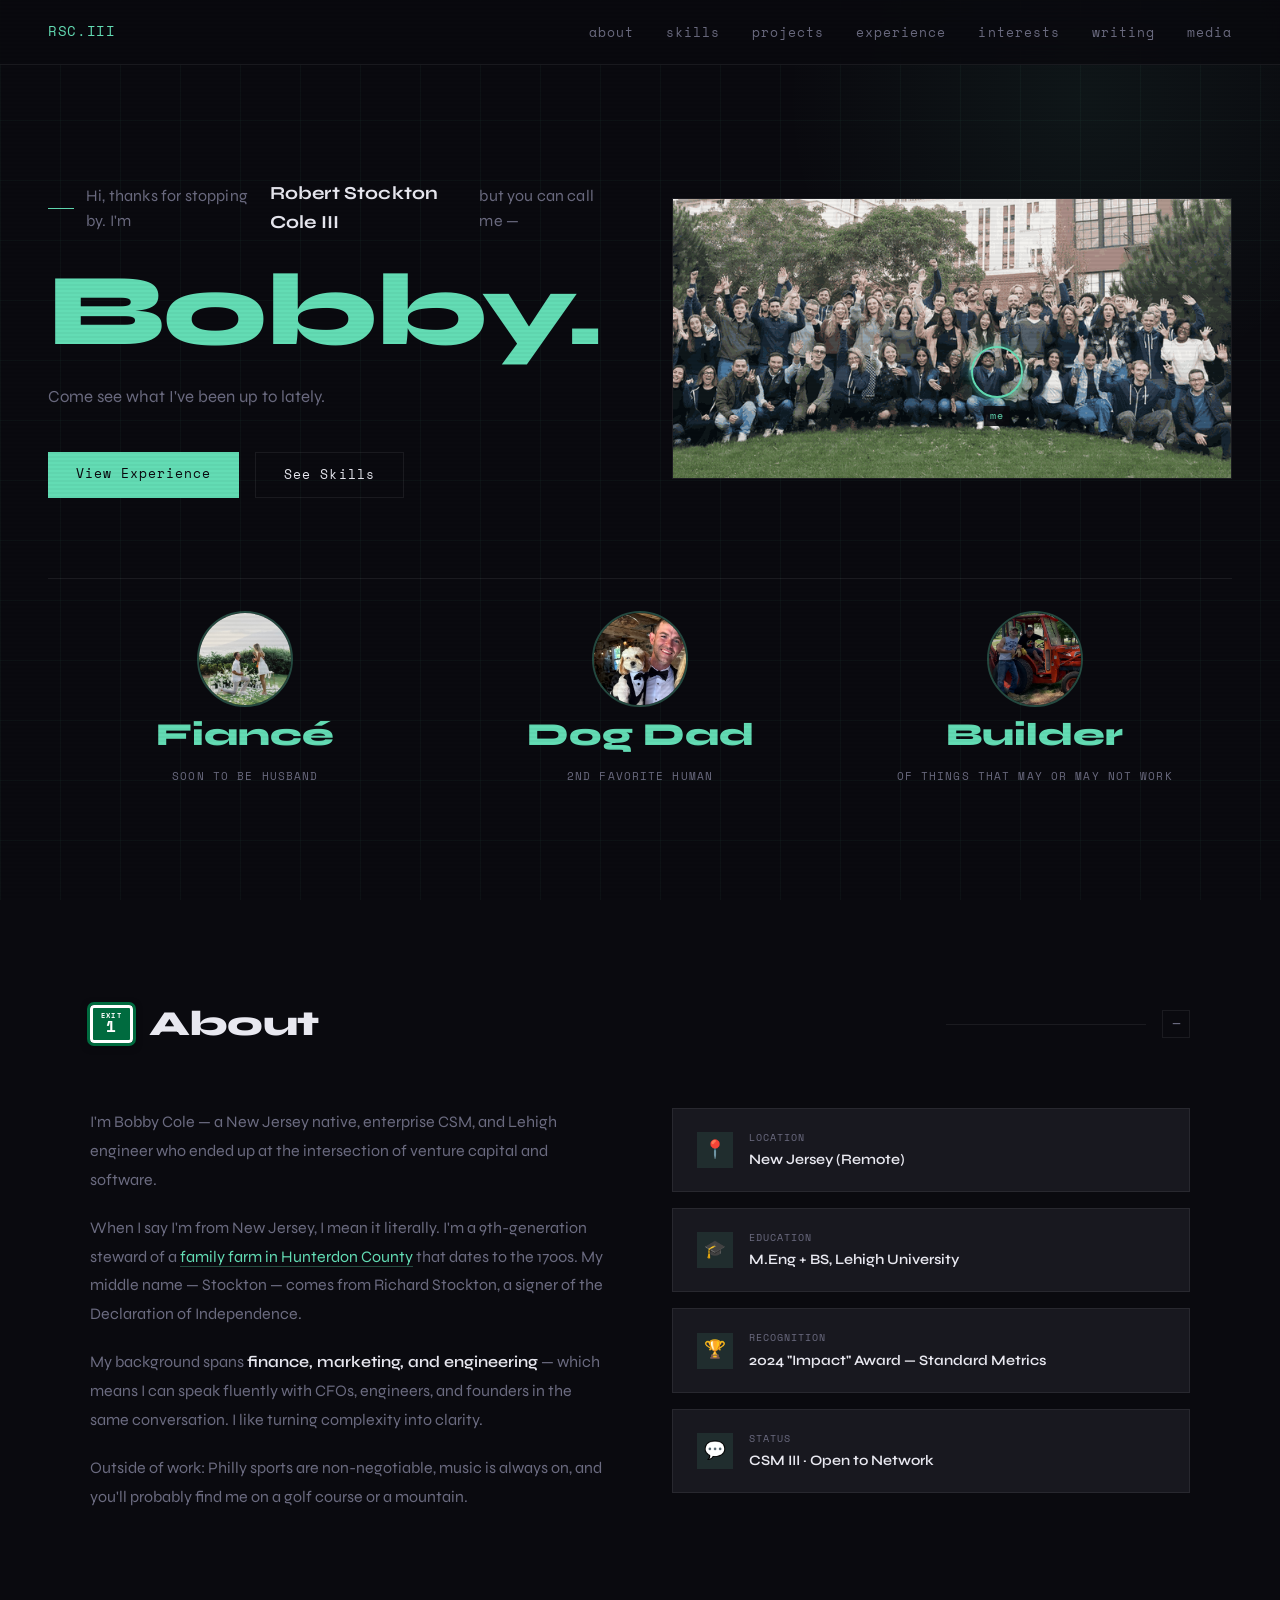
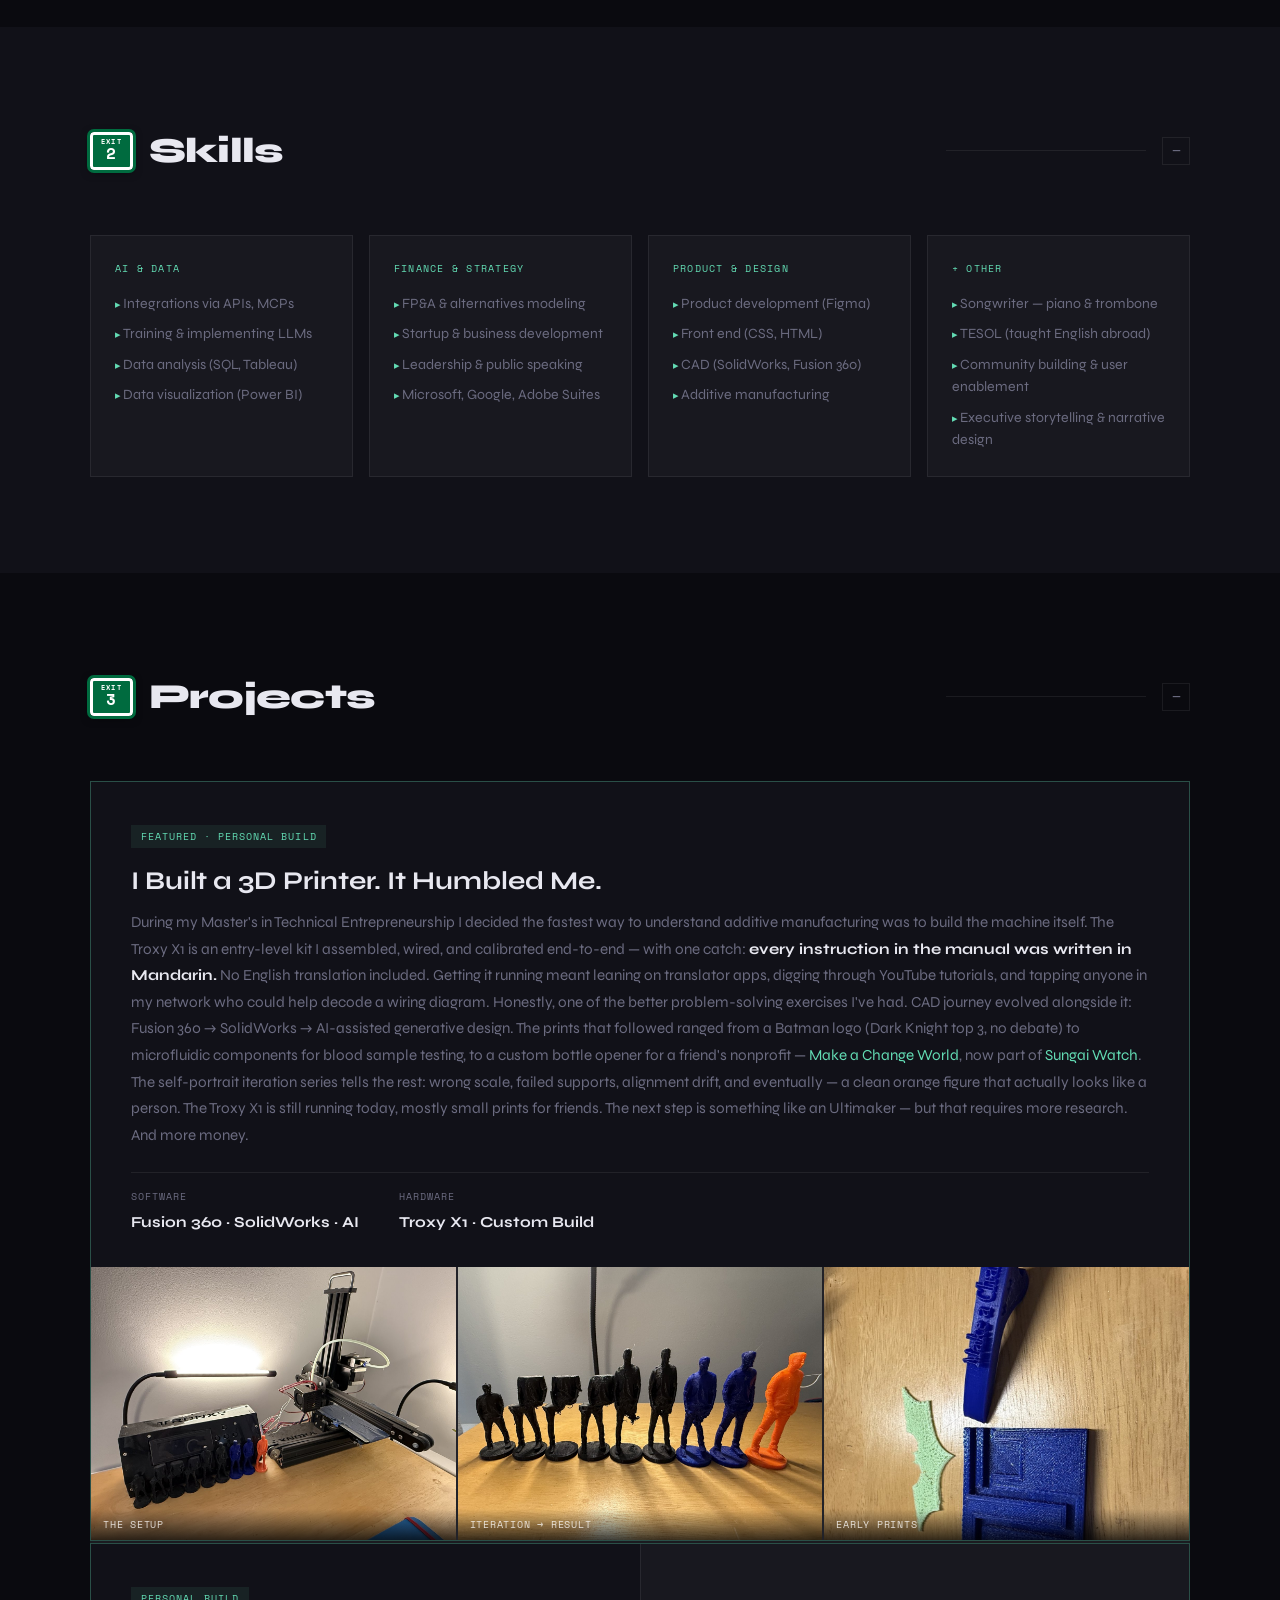
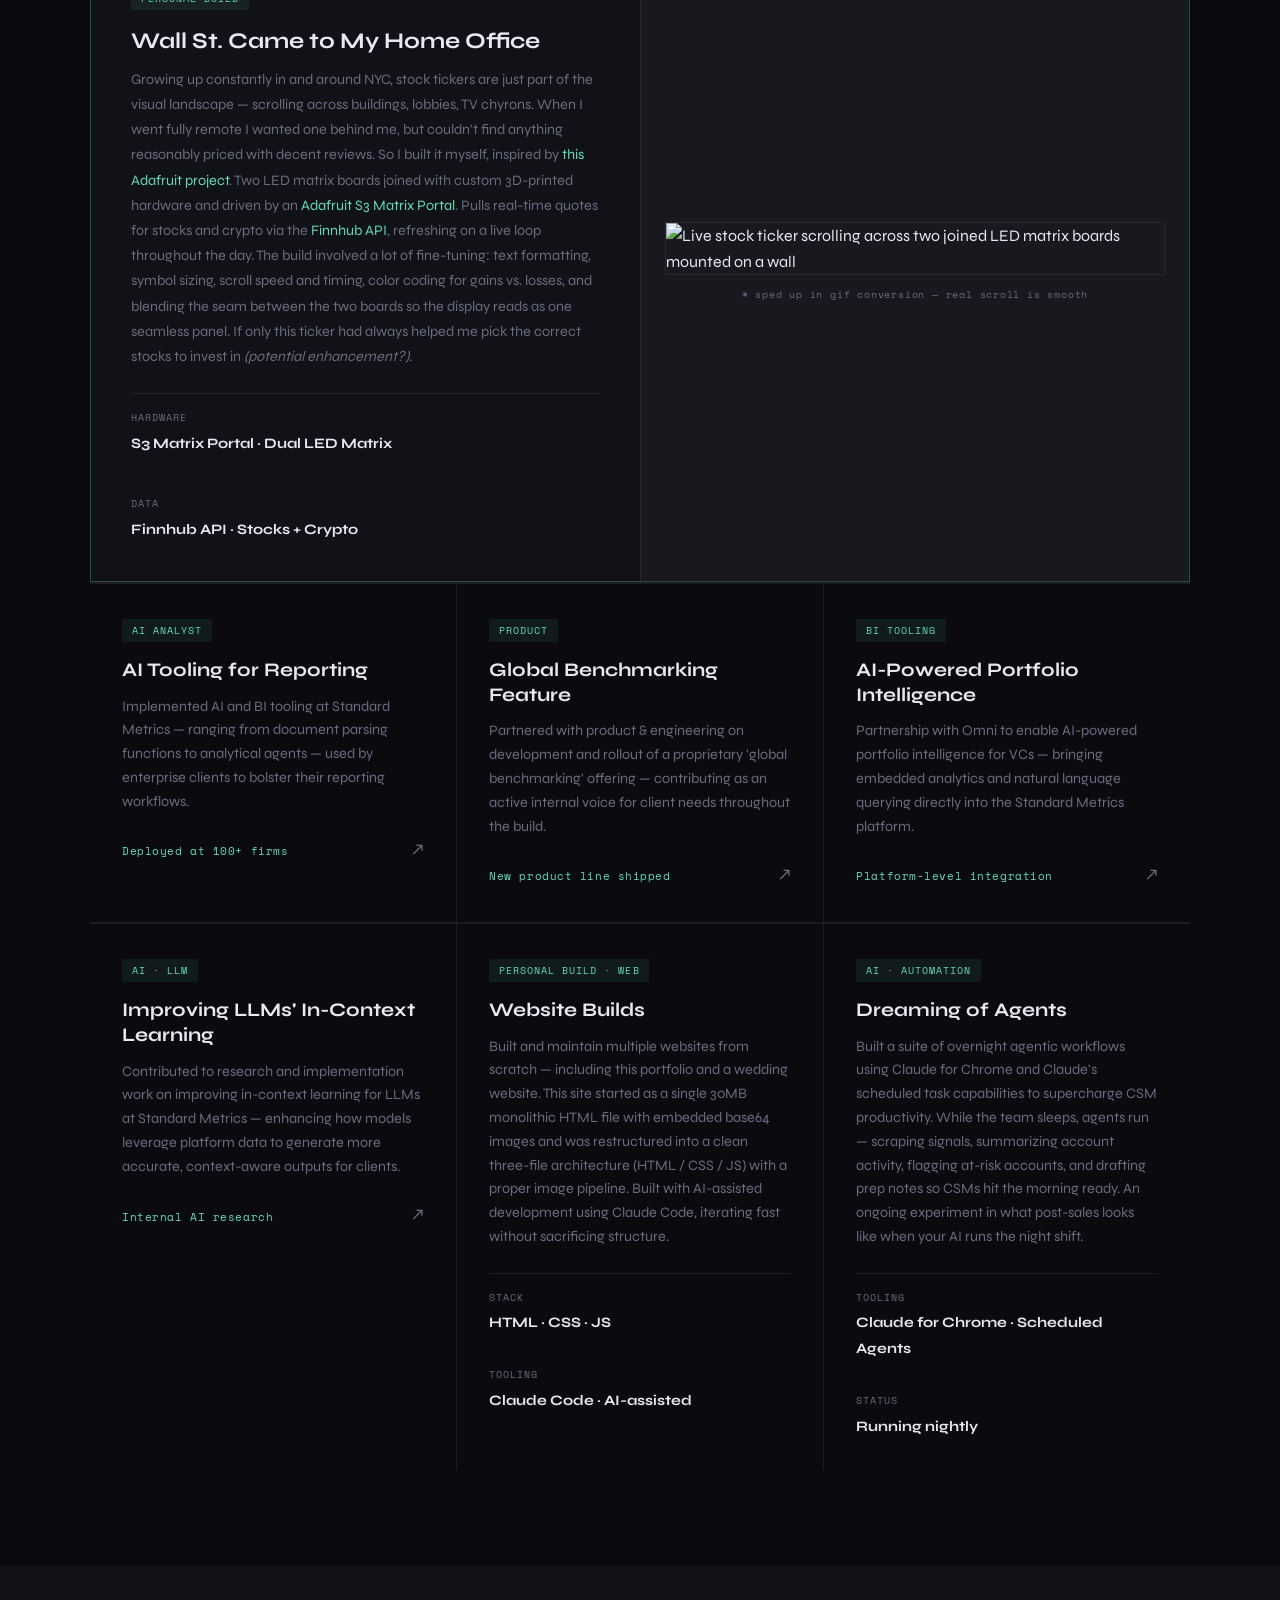
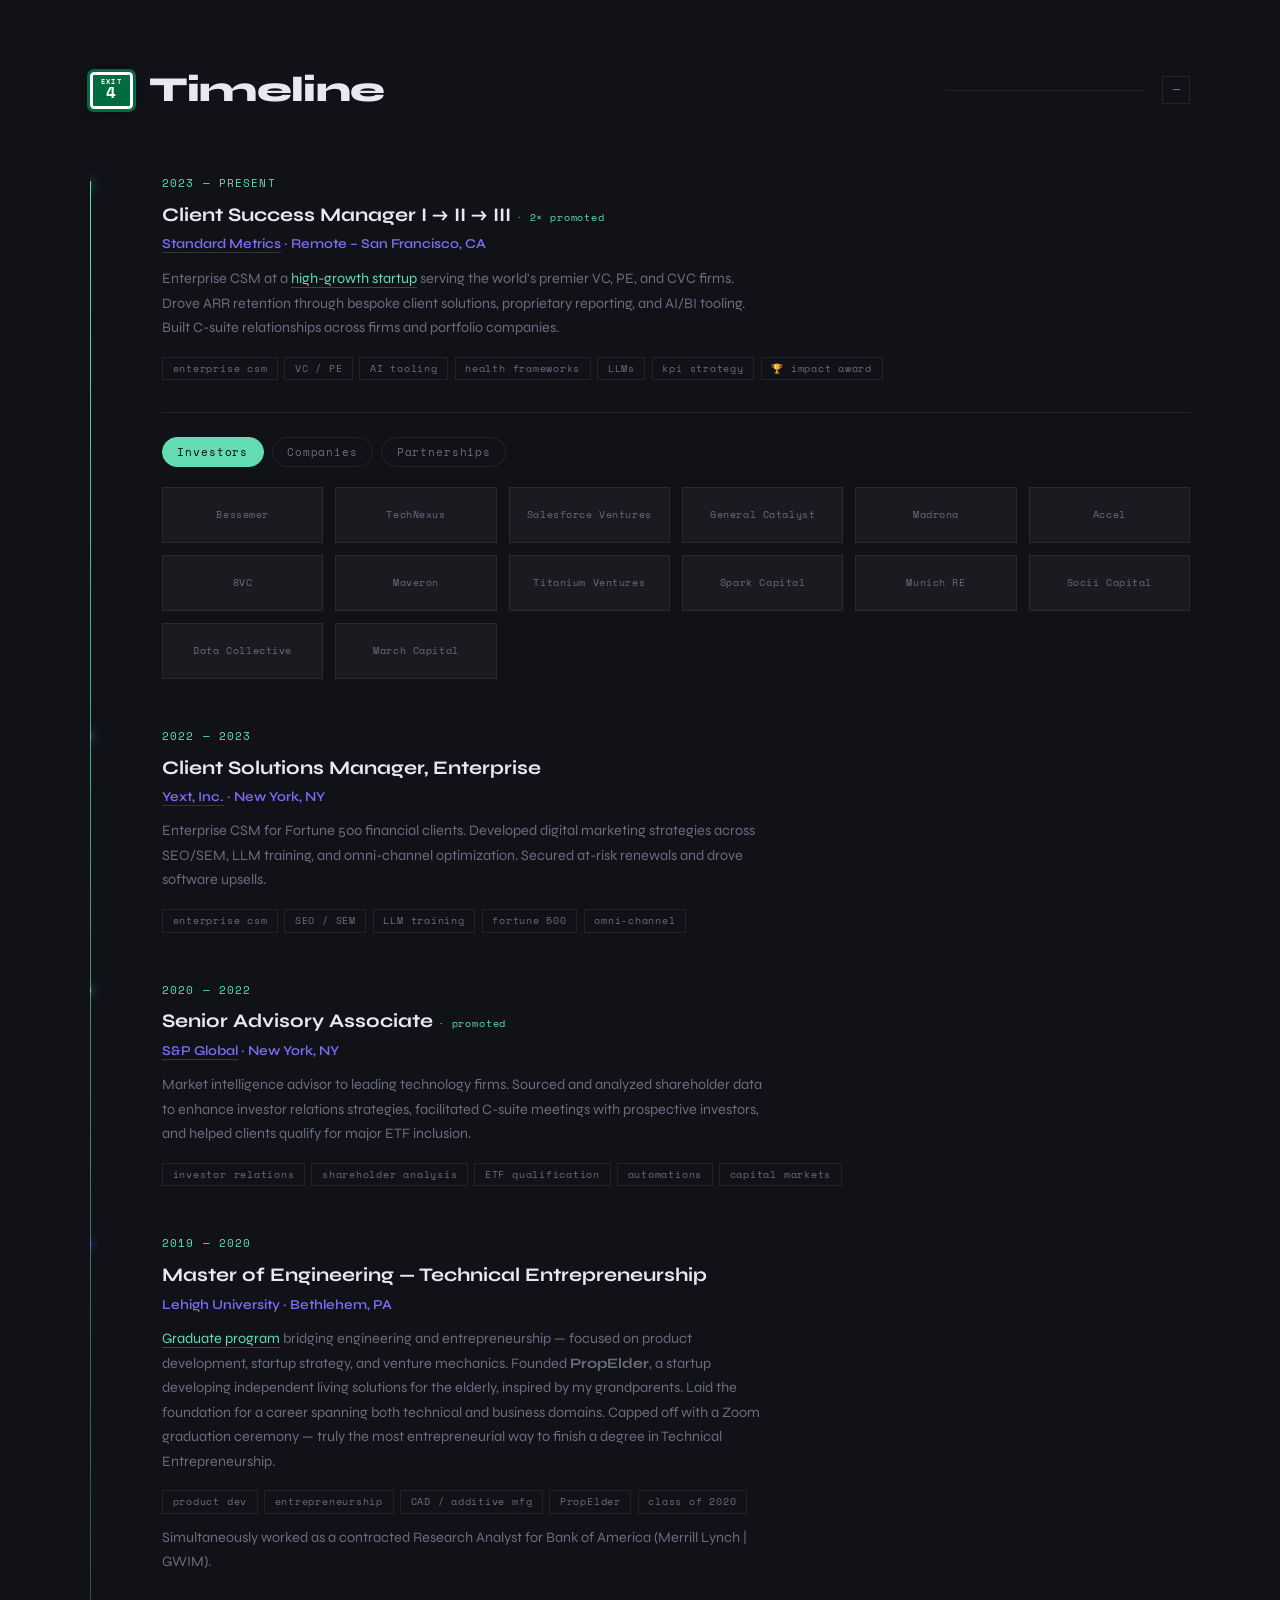
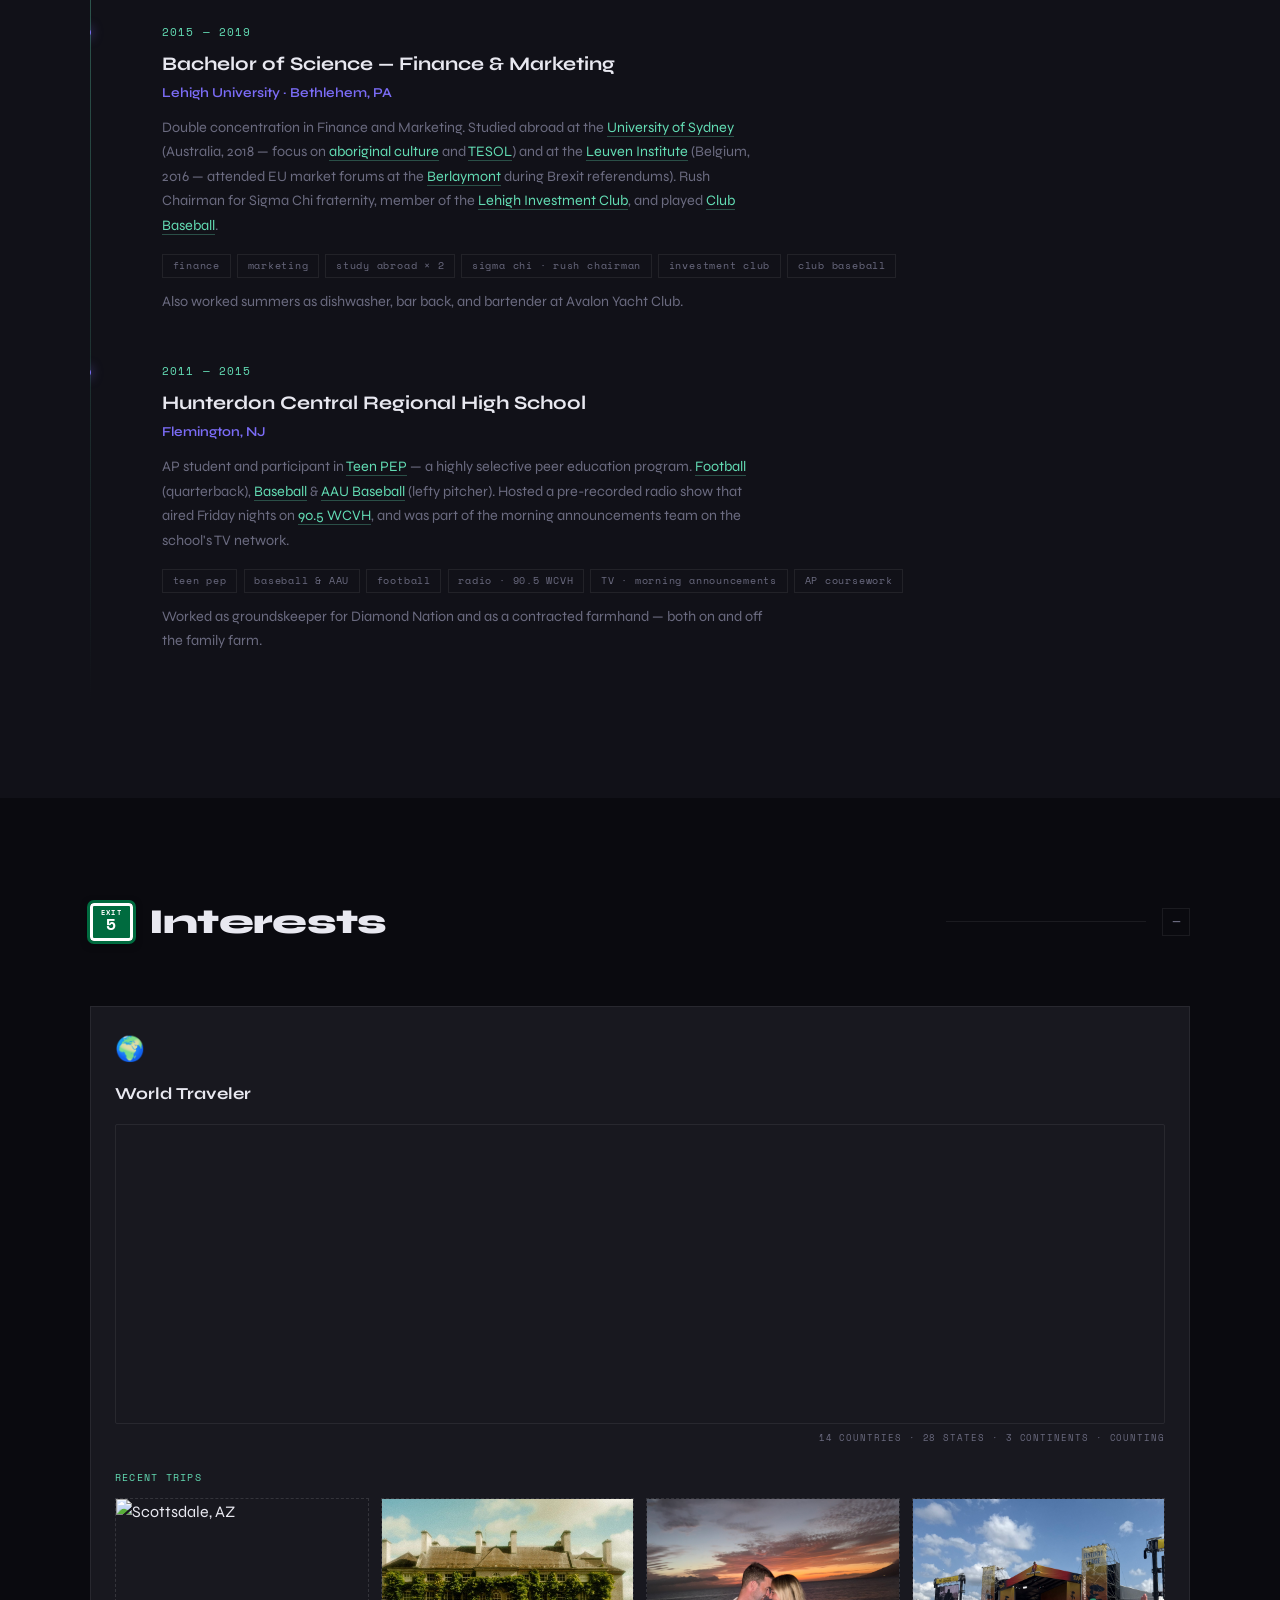
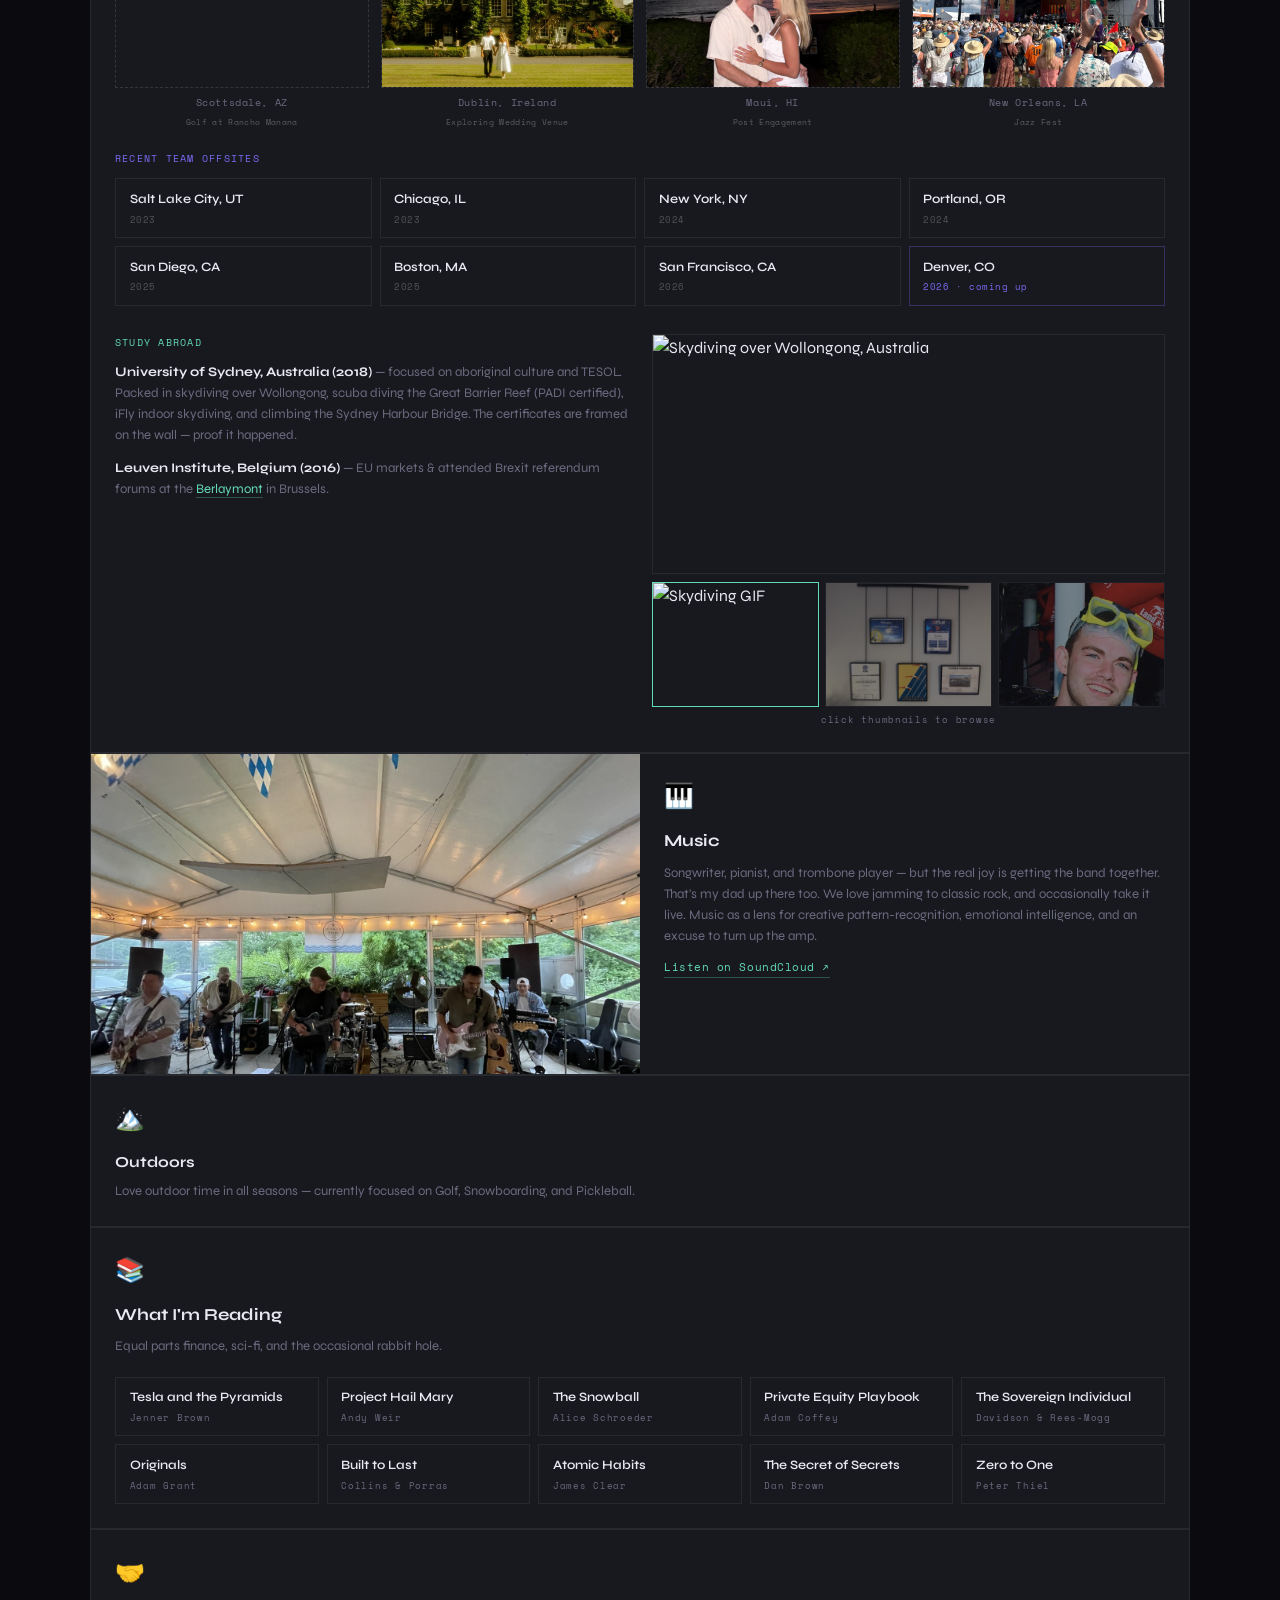
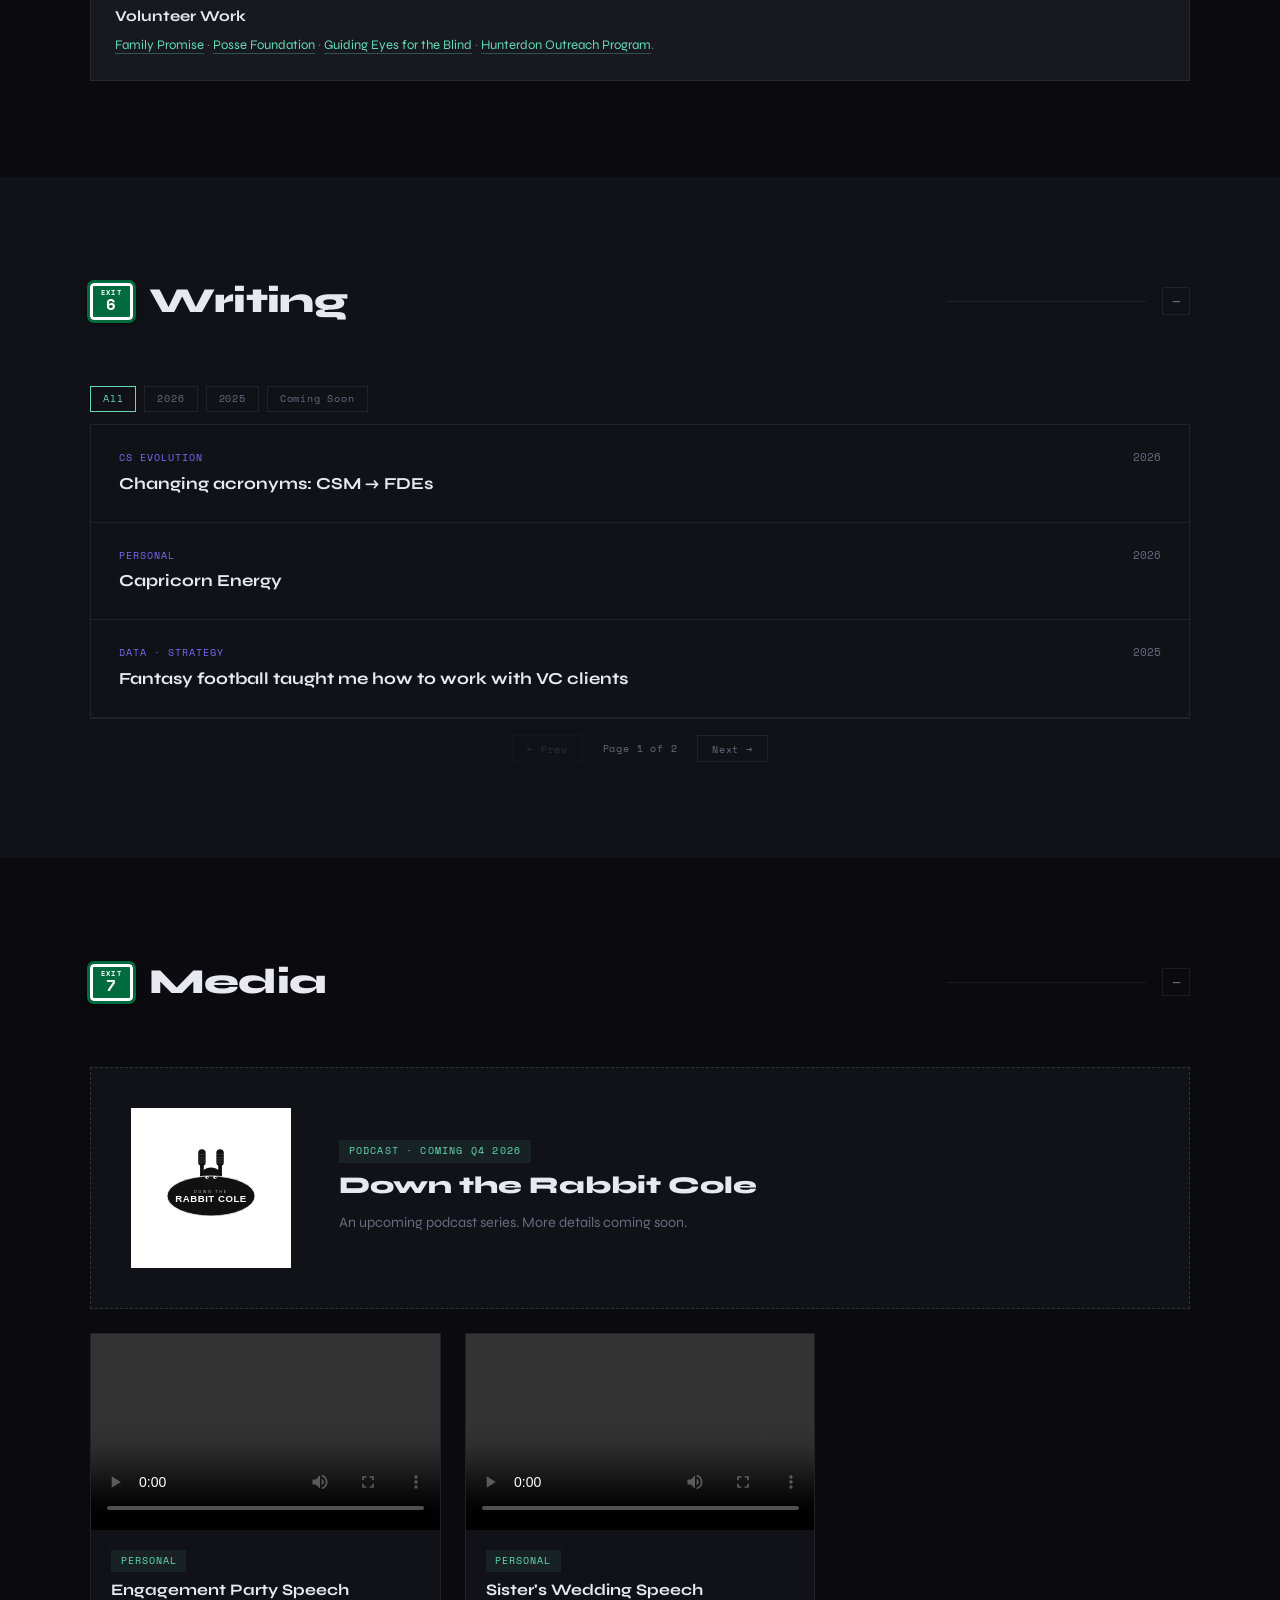
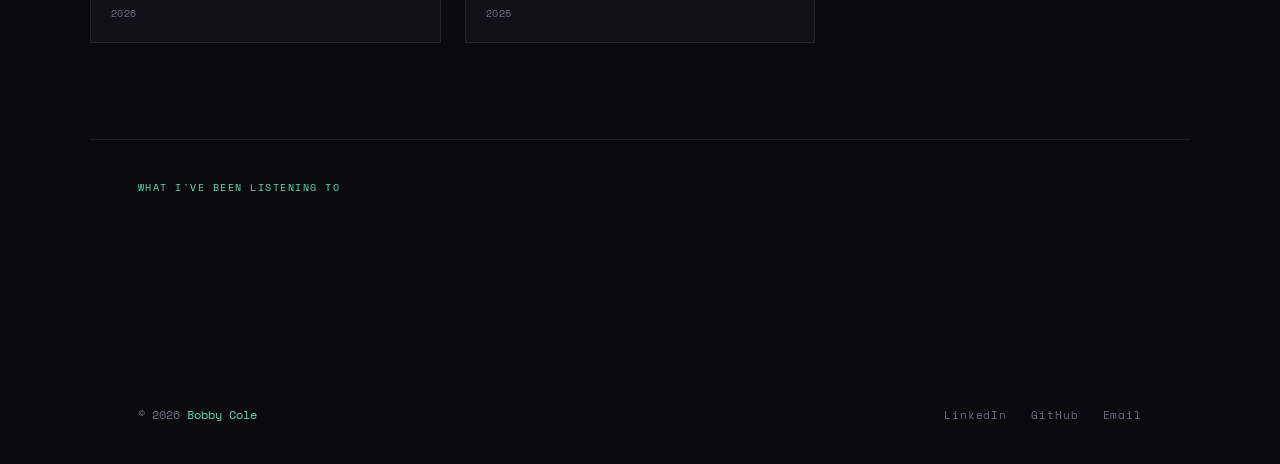
==== index.html @ 3751d491 "Add BofA Merrill Lynch GWIM contracted analyst role to Master's entry" ====
<!DOCTYPE html>
<html lang="en">
<head>
<meta charset="UTF-8">
<meta name="viewport" content="width=device-width, initial-scale=1.0">
<title>Bobby Cole</title>
<link href="https://fonts.googleapis.com/css2?family=Space+Mono:ital,wght@0,400;0,700;1,400&family=Syne:wght@400;600;700;800&display=swap" rel="stylesheet">

<link rel="stylesheet" href="styles.css">
<link rel="stylesheet" href="https://cdn.jsdelivr.net/npm/jsvectormap@1.5.3/dist/css/jsvectormap.min.css">
</head>
<body>

<!-- NAV -->
<nav>
  <a href="#" class="nav-logo">RSC.III</a>
  <ul class="nav-links">
    <li><a href="#about">about</a></li>
    <li><a href="#skills">skills</a></li>
    <li><a href="#projects">projects</a></li>
    <li><a href="#experience">experience</a></li>
    <li><a href="#interests">interests</a></li>
    <li><a href="#blog">writing</a></li>
    <li><a href="#media">media</a></li>
  </ul>
  <button class="nav-hamburger" aria-label="Open menu">
    <span></span><span></span><span></span>
  </button>
</nav>

<!-- Mobile nav overlay -->
<div class="mobile-nav-overlay" id="mobile-nav-overlay">
  <button class="mobile-nav-close" aria-label="Close menu">✕</button>
  <ul class="mobile-nav-links">
    <li><a href="#about">about</a></li>
    <li><a href="#skills">skills</a></li>
    <li><a href="#projects">projects</a></li>
    <li><a href="#experience">experience</a></li>
    <li><a href="#interests">interests</a></li>
    <li><a href="#blog">writing</a></li>
    <li><a href="#media">media</a></li>
  </ul>
</div>

<!-- HERO -->
<section class="hero" style="max-width:100%; padding-top:8rem;">
  <div class="hero-grid"></div>
  <div class="hero-glow"></div>

  <div style="display:grid; grid-template-columns:1fr 1fr; gap:4rem; align-items:center; position:relative;">
    <div>
      <div class="hero-eyebrow" style="font-family:'Syne',sans-serif; font-size:1rem; letter-spacing:0.01em; text-transform:none; color:var(--muted);">
        Hi, thanks for stopping by. I'm <strong style="color:var(--text); font-size:1.15rem;">Robert Stockton Cole III</strong> but you can call me —
      </div>

      <h1>
        <span class="line2">Bobby.</span>
      </h1>

      <p class="hero-sub">
        Come see what I've been up to lately.
      </p>

      <div class="hero-ctas">
        <a href="#experience" class="btn-primary">View Experience</a>
        <a href="#skills" class="btn-outline">See Skills</a>
      </div>
    </div>

    <!-- Team photo with highlight -->
    <div style="position:relative; border:1px solid var(--border);">
      <img src="images/team-photo.gif" alt="Standard Metrics team photo" style="width:100%; display:block;" />
      <!-- Highlight circle over Bobby: front row, right side ~80% from left, ~78% from top -->
      <div style="position:absolute; left:58%; top:62%; transform:translate(-50%,-50%); width:52px; height:52px; border-radius:50%; border:2.5px solid var(--accent); box-shadow:0 0 0 3px rgba(99,220,180,0.15), 0 0 16px rgba(99,220,180,0.4); pointer-events:none;"></div>
      <!-- Label -->
      <div style="position:absolute; left:58%; top:calc(62% + 34px); transform:translateX(-50%); font-family:'Space Mono',monospace; font-size:0.6rem; color:var(--accent); letter-spacing:0.1em; white-space:nowrap; background:rgba(10,10,15,0.85); padding:0.15rem 0.4rem;">me</div>
    </div>
  </div>

  <div class="hero-stats">
    <div class="hero-stat-item">
      <img src="images/fiance.jpg" alt="Fiancée" class="hero-stat-photo" />
      <span class="hero-stat-num">Fiancé</span>
      <span class="hero-stat-label">SOON TO BE HUSBAND</span>
    </div>
    <div class="hero-stat-item">
      <img src="images/dogdad.jpg" alt="Dog Dad" class="hero-stat-photo" style="object-position: top;" />
      <span class="hero-stat-num" style="white-space:nowrap;">Dog Dad</span>
      <span class="hero-stat-label">2ND FAVORITE HUMAN</span>
    </div>
    <div class="hero-stat-item">
      <img src="images/builder 2.jpg" alt="Builder" class="hero-stat-photo" />
      <span class="hero-stat-num">Builder</span>
      <span class="hero-stat-label">OF THINGS THAT MAY OR MAY NOT WORK</span>
    </div>
  </div>
</section>

<!-- ABOUT -->
<section id="about" style="max-width:100%; background:var(--bg); padding: 6rem 3rem;">
<div style="max-width:1100px; margin:0 auto;">
  <div class="section-header collapsible" data-target="body-about">
    <div class="exit-sign"><span class="exit-label">EXIT</span><span class="exit-num">1</span></div>
    <h2>About</h2>
    <div class="section-line"></div>
    <button class="section-toggle" aria-label="Toggle section">−</button>
  </div>
  <div class="section-body" id="body-about">

  <div class="about-grid">
    <div class="about-text">
      <p>I'm Bobby Cole — a New Jersey native, enterprise CSM, and Lehigh engineer who ended up at the intersection of venture capital and software.</p>
      <p>When I say I'm from New Jersey, I mean it literally. I'm a 9th-generation steward of a <a href="https://www.nj.com/hunterdon/2017/03/1700s_nj_farm_started_by_indentured_servant_is_pre.html" target="_blank" style="color:var(--accent); text-decoration:none; border-bottom:1px solid rgba(99,220,180,0.3);">family farm in Hunterdon County</a> that dates to the 1700s. My middle name — Stockton — comes from Richard Stockton, a signer of the Declaration of Independence.</p>
      <p>My background spans <strong>finance, marketing, and engineering</strong> — which means I can speak fluently with CFOs, engineers, and founders in the same conversation. I like turning complexity into clarity.</p>
      <p>Outside of work: Philly sports are non-negotiable, music is always on, and you'll probably find me on a golf course or a mountain.</p>
    </div>

    <div class="about-sidebar">
      <div class="about-card">
        <div class="about-card-icon">📍</div>
        <div>
          <span class="about-card-label">LOCATION</span>
          <span class="about-card-val">New Jersey (Remote)</span>
        </div>
      </div>
      <div class="about-card">
        <div class="about-card-icon">🎓</div>
        <div>
          <span class="about-card-label">EDUCATION</span>
          <span class="about-card-val">M.Eng + BS, Lehigh University</span>
        </div>
      </div>
      <div class="about-card">
        <div class="about-card-icon">🏆</div>
        <div>
          <span class="about-card-label">RECOGNITION</span>
          <span class="about-card-val">2024 "Impact" Award — Standard Metrics</span>
        </div>
      </div>
      <div class="about-card">
        <div class="about-card-icon">💬</div>
        <div>
          <span class="about-card-label">STATUS</span>
          <span class="about-card-val">CSM III · Open to Network</span>
        </div>
      </div>
    </div>
  </div>
  </div><!-- /section-body about -->
</div>
</section>

<!-- SKILLS -->
<section id="skills" style="max-width:100%; background:var(--bg2); padding: 6rem 3rem;">
<div style="max-width:1100px; margin:0 auto;">
  <div class="section-header collapsible" data-target="body-skills">
    <div class="exit-sign"><span class="exit-label">EXIT</span><span class="exit-num">2</span></div>
    <h2>Skills</h2>
    <div class="section-line"></div>
    <button class="section-toggle" aria-label="Toggle section">−</button>
  </div>
  <div class="section-body" id="body-skills">
  <div style="display:grid; grid-template-columns: repeat(auto-fit, minmax(220px, 1fr)); gap:1rem;">

    <div style="background:var(--bg3); border:1px solid var(--border); padding:1.5rem;">
      <div style="font-family:'Space Mono',monospace; font-size:0.65rem; color:var(--accent); letter-spacing:0.12em; margin-bottom:1rem;">AI &amp; DATA</div>
      <ul class="skill-list" style="list-style:none; display:flex; flex-direction:column; gap:0.5rem;">
        <li style="font-size:0.88rem; color:var(--muted);">Integrations via APIs, MCPs</li>
        <li style="font-size:0.88rem; color:var(--muted);">Training &amp; implementing LLMs</li>
        <li style="font-size:0.88rem; color:var(--muted);">Data analysis (SQL, Tableau)</li>
        <li style="font-size:0.88rem; color:var(--muted);">Data visualization (Power BI)</li>
      </ul>
    </div>

    <div style="background:var(--bg3); border:1px solid var(--border); padding:1.5rem;">
      <div style="font-family:'Space Mono',monospace; font-size:0.65rem; color:var(--accent); letter-spacing:0.12em; margin-bottom:1rem;">FINANCE &amp; STRATEGY</div>
      <ul class="skill-list" style="list-style:none; display:flex; flex-direction:column; gap:0.5rem;">
        <li style="font-size:0.88rem; color:var(--muted);">FP&amp;A &amp; alternatives modeling</li>
        <li style="font-size:0.88rem; color:var(--muted);">Startup &amp; business development</li>
        <li style="font-size:0.88rem; color:var(--muted);">Leadership &amp; public speaking</li>
        <li style="font-size:0.88rem; color:var(--muted);">Microsoft, Google, Adobe Suites</li>
      </ul>
    </div>

    <div style="background:var(--bg3); border:1px solid var(--border); padding:1.5rem;">
      <div style="font-family:'Space Mono',monospace; font-size:0.65rem; color:var(--accent); letter-spacing:0.12em; margin-bottom:1rem;">PRODUCT &amp; DESIGN</div>
      <ul class="skill-list" style="list-style:none; display:flex; flex-direction:column; gap:0.5rem;">
        <li style="font-size:0.88rem; color:var(--muted);">Product development (Figma)</li>
        <li style="font-size:0.88rem; color:var(--muted);">Front end (CSS, HTML)</li>
        <li style="font-size:0.88rem; color:var(--muted);">CAD (SolidWorks, Fusion 360)</li>
        <li style="font-size:0.88rem; color:var(--muted);">Additive manufacturing</li>
      </ul>
    </div>

    <div style="background:var(--bg3); border:1px solid var(--border); padding:1.5rem;">
      <div style="font-family:'Space Mono',monospace; font-size:0.65rem; color:var(--accent); letter-spacing:0.12em; margin-bottom:1rem;">+ OTHER</div>
      <ul class="skill-list" style="list-style:none; display:flex; flex-direction:column; gap:0.5rem;">
        <li style="font-size:0.88rem; color:var(--muted);">Songwriter — piano &amp; trombone</li>
        <li style="font-size:0.88rem; color:var(--muted);">TESOL (taught English abroad)</li>
        <li style="font-size:0.88rem; color:var(--muted);">Community building &amp; user enablement</li>
        <li style="font-size:0.88rem; color:var(--muted);">Executive storytelling &amp; narrative design</li>
      </ul>
    </div>

  </div>
  </div><!-- /section-body skills -->
</div>
</section>

<!-- PROJECTS -->
<section id="projects" style="max-width:100%; background:var(--bg); padding: 6rem 3rem;">
<div style="max-width:1100px; margin:0 auto;">
  <div class="section-header collapsible" data-target="body-projects">
    <div class="exit-sign"><span class="exit-label">EXIT</span><span class="exit-num">3</span></div>
    <h2>Projects</h2>
    <div class="section-line"></div>
    <button class="section-toggle" aria-label="Toggle section">−</button>
  </div>
  <div class="section-body" id="body-projects">

  <div class="projects-grid">

    <!-- FEATURED PROJECT -->
    <div class="project-card project-featured" style="display:block; padding:0;">
      <div style="padding:2.5rem 2.5rem 2rem;">
        <span class="project-tag">FEATURED · PERSONAL BUILD</span>
        <h3 style="font-size:1.6rem; margin-bottom:0.75rem;">I Built a 3D Printer. It Humbled Me.</h3>
        <p style="font-size:0.95rem; color:var(--muted); line-height:1.75; margin-bottom:1.5rem;">During my Master's in Technical Entrepreneurship I decided the fastest way to understand additive manufacturing was to build the machine itself. The Troxy X1 is an entry-level kit I assembled, wired, and calibrated end-to-end — with one catch: <strong style="color:var(--text);">every instruction in the manual was written in Mandarin.</strong> No English translation included. Getting it running meant leaning on translator apps, digging through YouTube tutorials, and tapping anyone in my network who could help decode a wiring diagram. Honestly, one of the better problem-solving exercises I've had. CAD journey evolved alongside it: Fusion 360 → SolidWorks → AI-assisted generative design. The prints that followed ranged from a Batman logo (Dark Knight top 3, no debate) to microfluidic components for blood sample testing, to a custom bottle opener for a friend's nonprofit — <a href="https://makeachange.world/" target="_blank" style="color:var(--accent); text-decoration:none;">Make a Change World</a>, now part of <a href="https://sungai.watch/" target="_blank" style="color:var(--accent); text-decoration:none;">Sungai Watch</a>. The self-portrait iteration series tells the rest: wrong scale, failed supports, alignment drift, and eventually — a clean orange figure that actually looks like a person. The Troxy X1 is still running today, mostly small prints for friends. The next step is something like an Ultimaker — but that requires more research. And more money.</p>
        <div style="display:flex; gap:2.5rem; flex-wrap:wrap; padding-top:1rem; border-top:1px solid var(--border);">
          <div>
            <span style="font-family:'Space Mono',monospace; font-size:0.62rem; color:var(--muted); display:block; margin-bottom:0.25rem; letter-spacing:0.1em;">SOFTWARE</span>
            <span style="font-size:0.95rem; font-weight:700; color:var(--text);">Fusion 360 · SolidWorks · AI</span>
          </div>
          <div>
            <span style="font-family:'Space Mono',monospace; font-size:0.62rem; color:var(--muted); display:block; margin-bottom:0.25rem; letter-spacing:0.1em;">HARDWARE</span>
            <span style="font-size:0.95rem; font-weight:700; color:var(--text);">Troxy X1 · Custom Build</span>
          </div>
        </div>
      </div>

      <!-- Photo gallery -->
      <div style="display:grid; grid-template-columns:1fr 1fr 1fr; gap:2px; background:var(--border);">

        <div style="position:relative; overflow:hidden; aspect-ratio:4/3; background:var(--bg3);">
          <img src="images/3d-printer.jpg" alt="The Troxy X1 printer on a desk alongside a lineup of 3D-printed self-portrait figurines in black, blue, and orange" style="width:100%; height:100%; object-fit:cover; display:block;" />
          <div style="position:absolute; bottom:0; left:0; right:0; padding:0.5rem 0.75rem; background:linear-gradient(transparent, rgba(0,0,0,0.75)); font-family:'Space Mono',monospace; font-size:0.6rem; color:rgba(255,255,255,0.8); letter-spacing:0.08em;">THE SETUP</div>
        </div>

        <div style="position:relative; overflow:hidden; aspect-ratio:4/3; background:var(--bg3);">
          <img src="images/3d-figurines-lineup.jpg" alt="A lineup of 3D-printed self-portrait figurines showing iteration from early failed prints to a clean final orange figure" style="width:100%; height:100%; object-fit:cover; display:block;" />
          <div style="position:absolute; bottom:0; left:0; right:0; padding:0.5rem 0.75rem; background:linear-gradient(transparent, rgba(0,0,0,0.75)); font-family:'Space Mono',monospace; font-size:0.6rem; color:rgba(255,255,255,0.8); letter-spacing:0.08em;">ITERATION → RESULT</div>
        </div>

        <div style="position:relative; overflow:hidden; aspect-ratio:4/3; background:var(--bg3);">
          <img src="images/3d-early-prints.jpg" alt="Early prints including a Batman logo, a Make a Change World bottle opener, and a microfluidic tile for blood sample testing" style="width:100%; height:100%; object-fit:cover; object-position:center; display:block;" />
          <div style="position:absolute; bottom:0; left:0; right:0; padding:0.5rem 0.75rem; background:linear-gradient(transparent, rgba(0,0,0,0.75)); font-family:'Space Mono',monospace; font-size:0.6rem; color:rgba(255,255,255,0.8); letter-spacing:0.08em;">EARLY PRINTS</div>
        </div>

      </div>
    </div>

    <!-- STOCK TICKER FEATURED CARD -->
    <div class="project-card" style="grid-column: 1 / -1; background:var(--bg2); border:1px solid var(--border-accent); display:grid; grid-template-columns:1fr 1fr; gap:0; padding:0;">
      <div style="padding:2.5rem;">
        <span class="project-tag">PERSONAL BUILD</span>
        <h3 style="font-size:1.4rem; margin-bottom:0.75rem;">Wall St. Came to My Home Office</h3>
        <p style="font-size:0.9rem; color:var(--muted); line-height:1.75; margin-bottom:1.5rem;">Growing up constantly in and around NYC, stock tickers are just part of the visual landscape — scrolling across buildings, lobbies, TV chyrons. When I went fully remote I wanted one behind me, but couldn't find anything reasonably priced with decent reviews. So I built it myself, inspired by <a href="https://blog.adafruit.com/2021/02/10/easily-make-a-stock-ticker-with-adafruit-matrix-portal-and-circuitpython-matrixportal-circuitpython/" target="_blank" style="color:var(--accent); text-decoration:none;">this Adafruit project</a>. Two LED matrix boards joined with custom 3D-printed hardware and driven by an <a href="https://www.adafruit.com/product/4745" target="_blank" style="color:var(--accent); text-decoration:none;">Adafruit S3 Matrix Portal</a>. Pulls real-time quotes for stocks and crypto via the <a href="https://finnhub.io/docs/api" target="_blank" style="color:var(--accent); text-decoration:none;">Finnhub API</a>, refreshing on a live loop throughout the day. The build involved a lot of fine-tuning: text formatting, symbol sizing, scroll speed and timing, color coding for gains vs. losses, and blending the seam between the two boards so the display reads as one seamless panel. If only this ticker had always helped me pick the correct stocks to invest in <em>(potential enhancement?)</em>.</p>
        <div style="display:flex; gap:2.5rem; flex-wrap:wrap; padding-top:1rem; border-top:1px solid var(--border);">
          <div>
            <span style="font-family:'Space Mono',monospace; font-size:0.62rem; color:var(--muted); display:block; margin-bottom:0.25rem; letter-spacing:0.1em;">HARDWARE</span>
            <span style="font-size:0.9rem; font-weight:700; color:var(--text);">S3 Matrix Portal · Dual LED Matrix</span>
          </div>
          <div>
            <span style="font-family:'Space Mono',monospace; font-size:0.62rem; color:var(--muted); display:block; margin-bottom:0.25rem; letter-spacing:0.1em;">DATA</span>
            <span style="font-size:0.9rem; font-weight:700; color:var(--text);">Finnhub API · Stocks + Crypto</span>
          </div>
        </div>
      </div>
      <div style="background:var(--bg3); border-left:1px solid var(--border); display:flex; flex-direction:column; align-items:center; justify-content:center; padding:1.5rem; gap:0.75rem;">
        <img src="images/stock-ticker.gif" alt="Live stock ticker scrolling across two joined LED matrix boards mounted on a wall" style="width:100%; border:1px solid var(--border); display:block;" />
        <span style="font-family:'Space Mono',monospace; font-size:0.62rem; color:var(--muted); letter-spacing:0.08em; text-align:center;">* sped up in gif conversion — real scroll is smooth</span>
      </div>
    </div>

    <a class="project-card" href="https://standardmetrics.io/standard-metrics-launches-ai-analyst/" target="_blank" style="text-decoration:none; color:inherit; display:block;">
      <span class="project-tag">AI ANALYST</span>
      <h3>AI Tooling for Reporting</h3>
      <p>Implemented AI and BI tooling at Standard Metrics — ranging from document parsing functions to analytical agents — used by enterprise clients to bolster their reporting workflows.</p>
      <div class="project-meta">
        <span class="project-outcome">Deployed at 100+ firms</span>
        <span class="project-arrow">↗</span>
      </div>
    </a>

    <a class="project-card" href="https://standardmetrics.io/introducing-global-benchmarking/" target="_blank" style="text-decoration:none; color:inherit; display:block;">
      <span class="project-tag">PRODUCT</span>
      <h3>Global Benchmarking Feature</h3>
      <p>Partnered with product &amp; engineering on development and rollout of a proprietary 'global benchmarking' offering — contributing as an active internal voice for client needs throughout the build.</p>
      <div class="project-meta">
        <span class="project-outcome">New product line shipped</span>
        <span class="project-arrow">↗</span>
      </div>
    </a>

    <a class="project-card" href="https://standardmetrics.io/standard-metrics-partners-with-omni-to-enable-ai-powered-portfolio-intelligence-for-vcs/" target="_blank" style="text-decoration:none; color:inherit; display:block;">
      <span class="project-tag">BI TOOLING</span>
      <h3>AI-Powered Portfolio Intelligence</h3>
      <p>Partnership with Omni to enable AI-powered portfolio intelligence for VCs — bringing embedded analytics and natural language querying directly into the Standard Metrics platform.</p>
      <div class="project-meta">
        <span class="project-outcome">Platform-level integration</span>
        <span class="project-arrow">↗</span>
      </div>
    </a>

    <a class="project-card" href="https://standardmetrics.io/improving-llms-in-context-learning-at-standard-metrics/" target="_blank" style="text-decoration:none; color:inherit; display:block;">
      <span class="project-tag">AI · LLM</span>
      <h3>Improving LLMs' In-Context Learning</h3>
      <p>Contributed to research and implementation work on improving in-context learning for LLMs at Standard Metrics — enhancing how models leverage platform data to generate more accurate, context-aware outputs for clients.</p>
      <div class="project-meta">
        <span class="project-outcome">Internal AI research</span>
        <span class="project-arrow">↗</span>
      </div>
    </a>

    <div class="project-card" style="display:block;">
      <span class="project-tag">PERSONAL BUILD · WEB</span>
      <h3>Website Builds</h3>
      <p>Built and maintain multiple websites from scratch — including this portfolio and a wedding website. This site started as a single 30MB monolithic HTML file with embedded base64 images and was restructured into a clean three-file architecture (HTML / CSS / JS) with a proper image pipeline. Built with AI-assisted development using Claude Code, iterating fast without sacrificing structure.</p>
      <div style="display:flex; gap:2rem; flex-wrap:wrap; padding-top:1rem; border-top:1px solid var(--border); margin-top:auto;">
        <div>
          <span style="font-family:'Space Mono',monospace; font-size:0.62rem; color:var(--muted); display:block; margin-bottom:0.25rem; letter-spacing:0.1em;">STACK</span>
          <span style="font-size:0.9rem; font-weight:700; color:var(--text);">HTML · CSS · JS</span>
        </div>
        <div>
          <span style="font-family:'Space Mono',monospace; font-size:0.62rem; color:var(--muted); display:block; margin-bottom:0.25rem; letter-spacing:0.1em;">TOOLING</span>
          <span style="font-size:0.9rem; font-weight:700; color:var(--text);">Claude Code · AI-assisted</span>
        </div>
      </div>
    </div>

    <div class="project-card" style="display:block;">
      <span class="project-tag">AI · AUTOMATION</span>
      <h3>Dreaming of Agents</h3>
      <p>Built a suite of overnight agentic workflows using Claude for Chrome and Claude's scheduled task capabilities to supercharge CSM productivity. While the team sleeps, agents run — scraping signals, summarizing account activity, flagging at-risk accounts, and drafting prep notes so CSMs hit the morning ready. An ongoing experiment in what post-sales looks like when your AI runs the night shift.</p>
      <div style="display:flex; gap:2rem; flex-wrap:wrap; padding-top:1rem; border-top:1px solid var(--border); margin-top:auto;">
        <div>
          <span style="font-family:'Space Mono',monospace; font-size:0.62rem; color:var(--muted); display:block; margin-bottom:0.25rem; letter-spacing:0.1em;">TOOLING</span>
          <span style="font-size:0.9rem; font-weight:700; color:var(--text);">Claude for Chrome · Scheduled Agents</span>
        </div>
        <div>
          <span style="font-family:'Space Mono',monospace; font-size:0.62rem; color:var(--muted); display:block; margin-bottom:0.25rem; letter-spacing:0.1em;">STATUS</span>
          <span style="font-size:0.9rem; font-weight:700; color:var(--text);">Running nightly</span>
        </div>
      </div>
    </div>

  </div>
  </div><!-- /section-body projects -->
</div>
</section>

<!-- EXPERIENCE -->
<section id="experience" style="max-width:100%; background:var(--bg2); padding: 6rem 3rem;">
<div style="max-width:1100px; margin:0 auto;">
  <div class="section-header collapsible" data-target="body-experience">
    <div class="exit-sign"><span class="exit-label">EXIT</span><span class="exit-num">4</span></div>
    <h2>Timeline</h2>
    <div class="section-line"></div>
    <button class="section-toggle" aria-label="Toggle section">−</button>
  </div>
  <div class="section-body" id="body-experience">
  <div class="timeline">

    <div class="timeline-item">
      <div class="timeline-dot"></div>
      <div class="timeline-date">2023 — PRESENT</div>
      <div class="timeline-role">Client Success Manager I → II → III <span style="font-family:'Space Mono',monospace; font-size:0.65rem; color:var(--accent); letter-spacing:0.08em; font-weight:400;">· 2× promoted</span></div>
      <div class="timeline-company"><a href="https://standardmetrics.io/" target="_blank" style="color:inherit; text-decoration:none; border-bottom:1px solid rgba(255,255,255,0.15);">Standard Metrics</a> · Remote – San Francisco, CA</div>
      <p class="timeline-desc">Enterprise CSM at a <a href="https://standardmetrics.io/announcing-our-23-7m-series-a-at-standard-metrics-formerly-known-as-quaestor/" target="_blank" style="color:var(--accent); text-decoration:none; border-bottom:1px solid rgba(99,220,180,0.3);">high-growth startup</a> serving the world's premier VC, PE, and CVC firms. Drove ARR retention through bespoke client solutions, proprietary reporting, and AI/BI tooling. Built C-suite relationships across firms and portfolio companies.</p>
      <div class="timeline-tags">
        <span class="tl-tag">enterprise csm</span>
        <span class="tl-tag">VC / PE</span>
        <span class="tl-tag">AI tooling</span>
        <span class="tl-tag">health frameworks</span>
        <span class="tl-tag">LLMs</span>
        <span class="tl-tag">kpi strategy</span>
        <span class="tl-tag">🏆 impact award</span>
      </div>


      <!-- Client logo tabs -->
      <div class="client-logos">
        <div class="logo-tabs">
          <button class="logo-tab active" data-tab="investors">Investors</button>
          <button class="logo-tab" data-tab="companies">Companies</button>
          <button class="logo-tab" data-tab="partnerships">Partnerships</button>
        </div>

        <div class="logo-grid" id="tab-investors">
          <div class="logo-item"><span class="logo-fallback">Bessemer</span></div>
          <div class="logo-item"><span class="logo-fallback">TechNexus</span></div>
          <div class="logo-item"><span class="logo-fallback">Salesforce Ventures</span></div>
          <div class="logo-item"><span class="logo-fallback">General Catalyst</span></div>
          <div class="logo-item"><span class="logo-fallback">Madrona</span></div>
          <div class="logo-item"><span class="logo-fallback">Accel</span></div>
          <div class="logo-item"><span class="logo-fallback">8VC</span></div>
          <div class="logo-item"><span class="logo-fallback">Maveron</span></div>
          <div class="logo-item"><span class="logo-fallback">Titanium Ventures</span></div>
          <div class="logo-item"><span class="logo-fallback">Spark Capital</span></div>
          <div class="logo-item"><span class="logo-fallback">Munich RE</span></div>
          <div class="logo-item"><span class="logo-fallback">Socii Capital</span></div>
          <div class="logo-item"><span class="logo-fallback">Data Collective</span></div>
          <div class="logo-item"><span class="logo-fallback">March Capital</span></div>
        </div>

        <div class="logo-grid hidden" id="tab-companies">
          <div class="logo-item"><span class="logo-fallback">Affinity</span></div>
          <div class="logo-item"><span class="logo-fallback">AZRA Games</span></div>
          <div class="logo-item"><span class="logo-fallback">Stytch</span></div>
          <div class="logo-item"><span class="logo-fallback">HDVI</span></div>
          <div class="logo-item"><span class="logo-fallback">Wildtype</span></div>
          <div class="logo-item"><span class="logo-fallback">Spartan</span></div>
          <div class="logo-item"><span class="logo-fallback">Dash</span></div>
          <div class="logo-item"><span class="logo-fallback">Sidewalk Labs</span></div>
          <div class="logo-item"><span class="logo-fallback">Poggio</span></div>
          <div class="logo-item"><span class="logo-fallback">Bunker</span></div>
          <div class="logo-item"><span class="logo-fallback">Carro</span></div>
          <div class="logo-item"><span class="logo-fallback">Pave</span></div>
          <div class="logo-item"><span class="logo-fallback">Filmhub</span></div>
        </div>

        <div class="logo-grid hidden" id="tab-partnerships">
          <div class="logo-item"><span class="logo-fallback">Standish Management</span></div>
          <div class="logo-item"><span class="logo-fallback">Derivatas</span></div>
          <div class="logo-item"><span class="logo-fallback">Affinity</span></div>
        </div>
      </div>
    </div>

    <div class="timeline-item">
      <div class="timeline-dot"></div>
      <div class="timeline-date">2022 — 2023</div>
      <div class="timeline-role">Client Solutions Manager, Enterprise</div>
      <div class="timeline-company"><a href="https://www.yext.com/" target="_blank" style="color:inherit; text-decoration:none; border-bottom:1px solid rgba(255,255,255,0.15);">Yext, Inc.</a> · New York, NY</div>
      <p class="timeline-desc">Enterprise CSM for Fortune 500 financial clients. Developed digital marketing strategies across SEO/SEM, LLM training, and omni-channel optimization. Secured at-risk renewals and drove software upsells.</p>
      <div class="timeline-tags">
        <span class="tl-tag">enterprise csm</span>
        <span class="tl-tag">SEO / SEM</span>
        <span class="tl-tag">LLM training</span>
        <span class="tl-tag">fortune 500</span>
        <span class="tl-tag">omni-channel</span>
      </div>
    </div>

    <div class="timeline-item">
      <div class="timeline-dot"></div>
      <div class="timeline-date">2020 — 2022</div>
      <div class="timeline-role">Senior Advisory Associate <span style="font-family:'Space Mono',monospace; font-size:0.65rem; color:var(--accent); letter-spacing:0.08em; font-weight:400;">· promoted</span></div>
      <div class="timeline-company"><a href="https://www.spglobal.com/market-intelligence/en" target="_blank" style="color:inherit; text-decoration:none; border-bottom:1px solid rgba(255,255,255,0.15);">S&amp;P Global</a> · New York, NY</div>
      <p class="timeline-desc">Market intelligence advisor to leading technology firms. Sourced and analyzed shareholder data to enhance investor relations strategies, facilitated C-suite meetings with prospective investors, and helped clients qualify for major ETF inclusion.</p>
      <div class="timeline-tags">
        <span class="tl-tag">investor relations</span>
        <span class="tl-tag">shareholder analysis</span>
        <span class="tl-tag">ETF qualification</span>
        <span class="tl-tag">automations</span>
        <span class="tl-tag">capital markets</span>
      </div>
    </div>

    <div class="timeline-item">
      <div class="timeline-dot" style="background:var(--accent2); box-shadow:0 0 12px rgba(123,108,246,0.6);"></div>
      <div class="timeline-date">2019 — 2020</div>
      <div class="timeline-role">Master of Engineering — Technical Entrepreneurship</div>
      <div class="timeline-company">Lehigh University · Bethlehem, PA</div>
      <p class="timeline-desc"><a href="https://engineering.lehigh.edu/te" target="_blank" style="color:var(--accent); text-decoration:none; border-bottom:1px solid rgba(99,220,180,0.3);">Graduate program</a> bridging engineering and entrepreneurship — focused on product development, startup strategy, and venture mechanics. Founded <strong>PropElder</strong>, a startup developing independent living solutions for the elderly, inspired by my grandparents. Laid the foundation for a career spanning both technical and business domains. Capped off with a Zoom graduation ceremony — truly the most entrepreneurial way to finish a degree in Technical Entrepreneurship.</p>
      <div class="timeline-tags">
        <span class="tl-tag">product dev</span>
        <span class="tl-tag">entrepreneurship</span>
        <span class="tl-tag">CAD / additive mfg</span>
        <span class="tl-tag">PropElder</span>
        <span class="tl-tag">class of 2020</span>
      </div>
      <p class="timeline-desc" style="margin-top:0.75rem;">Simultaneously worked as a contracted Research Analyst for Bank of America (Merrill Lynch | GWIM).</p>
    </div>

    <div class="timeline-item">
      <div class="timeline-dot" style="background:var(--accent2); box-shadow:0 0 12px rgba(123,108,246,0.6);"></div>
      <div class="timeline-date">2015 — 2019</div>
      <div class="timeline-role">Bachelor of Science — Finance &amp; Marketing</div>
      <div class="timeline-company">Lehigh University · Bethlehem, PA</div>
      <p class="timeline-desc">Double concentration in Finance and Marketing. Studied abroad at the <a href="https://www.sydney.edu.au/" target="_blank" style="color:var(--accent); text-decoration:none; border-bottom:1px solid rgba(99,220,180,0.3);">University of Sydney</a> (Australia, 2018 — focus on <a href="https://www.sydney.edu.au/arts/schools/sydney-school-of-education-and-social-work/indigenous-studies.html" target="_blank" style="color:var(--accent); text-decoration:none; border-bottom:1px solid rgba(99,220,180,0.3);">aboriginal culture</a> and <a href="https://www.sydney.edu.au/handbooks/arts-pg/coursework-areas/teaching-english-to-speakers-of-other-languages/learning-outcomes-graduate-certificate.html" target="_blank" style="color:var(--accent); text-decoration:none; border-bottom:1px solid rgba(99,220,180,0.3);">TESOL</a>) and at the <a href="https://www.irishcollegeleuven.eu/about-irish-college/" target="_blank" style="color:var(--accent); text-decoration:none; border-bottom:1px solid rgba(99,220,180,0.3);">Leuven Institute</a> (Belgium, 2016 — attended EU market forums at the <a href="https://ec.europa.eu/commission/presscorner/detail/en/memo_04_207" target="_blank" style="color:var(--accent); text-decoration:none; border-bottom:1px solid rgba(99,220,180,0.3);">Berlaymont</a> during Brexit referendums). Rush Chairman for Sigma Chi fraternity, member of the <a href="https://lu-invest.lehigh.edu/" target="_blank" style="color:var(--accent); text-decoration:none; border-bottom:1px solid rgba(99,220,180,0.3);">Lehigh Investment Club</a>, and played <a href="https://div2.clubbaseball.org/league/team/?season=4cf13048-4b11-4f93-bf29-014ac0087e06&team=90cc8fe2-c070-425a-8e62-9e2425a522cc#team-main" target="_blank" style="color:var(--accent); text-decoration:none; border-bottom:1px solid rgba(99,220,180,0.3);">Club Baseball</a>.</p>
      <div class="timeline-tags">
        <span class="tl-tag">finance</span>
        <span class="tl-tag">marketing</span>
        <span class="tl-tag">study abroad × 2</span>
        <span class="tl-tag">sigma chi · rush chairman</span>
        <span class="tl-tag">investment club</span>
        <span class="tl-tag">club baseball</span>
      </div>
      <p class="timeline-desc" style="margin-top:0.75rem;">Also worked summers as dishwasher, bar back, and bartender at Avalon Yacht Club.</p>
    </div>

    <div class="timeline-item">
      <div class="timeline-dot" style="background:var(--accent2); box-shadow:0 0 12px rgba(123,108,246,0.6);"></div>
      <div class="timeline-date">2011 — 2015</div>
      <div class="timeline-role">Hunterdon Central Regional High School</div>
      <div class="timeline-company">Flemington, NJ</div>
      <p class="timeline-desc">AP student and participant in <a href="https://hclamponline.com/3997/student-life/teen-pep/" target="_blank" style="color:var(--accent); text-decoration:none; border-bottom:1px solid rgba(99,220,180,0.3);">Teen PEP</a> — a highly selective peer education program. <a href="https://www.nj.com/highschoolsports/article/westfield-7-at-hunterdon-central-34-football/" target="_blank" style="color:var(--accent); text-decoration:none; border-bottom:1px solid rgba(99,220,180,0.3);">Football</a> (quarterback), <a href="https://www.lehighvalleylive.com/highschoolsports/article/baseball-hunterdon-central-routs-phillipsburg/" target="_blank" style="color:var(--accent); text-decoration:none; border-bottom:1px solid rgba(99,220,180,0.3);">Baseball</a> &amp; <a href="https://www.nj.com/hunterdon/2015/08/new_jersey_jays_18u_baseball_team_caps_off_success.html" target="_blank" style="color:var(--accent); text-decoration:none; border-bottom:1px solid rgba(99,220,180,0.3);">AAU Baseball</a> (lefty pitcher). Hosted a pre-recorded radio show that aired Friday nights on <a href="https://www.hcrhs.org/community/wcvh-fm" target="_blank" style="color:var(--accent); text-decoration:none; border-bottom:1px solid rgba(99,220,180,0.3);">90.5 WCVH</a>, and was part of the morning announcements team on the school's TV network.</p>
      <div class="timeline-tags">
        <span class="tl-tag">teen pep</span>
        <span class="tl-tag">baseball &amp; AAU</span>
        <span class="tl-tag">football</span>
        <span class="tl-tag">radio · 90.5 WCVH</span>
        <span class="tl-tag">TV · morning announcements</span>
        <span class="tl-tag">AP coursework</span>
      </div>
      <p class="timeline-desc" style="margin-top:0.75rem;">Worked as groundskeeper for Diamond Nation and as a contracted farmhand — both on and off the family farm.</p>
    </div>

  </div>
  </div><!-- /section-body experience -->
</div>
</section>

<!-- INTERESTS -->
<section id="interests" style="max-width:100%; background:var(--bg); padding: 6rem 3rem;">
<div style="max-width:1100px; margin:0 auto;">
  <div class="section-header collapsible" data-target="body-interests">
    <div class="exit-sign"><span class="exit-label">EXIT</span><span class="exit-num">5</span></div>
    <h2>Interests</h2>
    <div class="section-line"></div>
    <button class="section-toggle" aria-label="Toggle section">−</button>
  </div>
  <div class="section-body" id="body-interests">

  <div class="interests-grid">
    <div class="interest-item" style="grid-column: 1 / -1; padding:1.5rem;">
      <div class="interest-icon">🌍</div>
      <div class="interest-title" style="font-size:1.05rem; margin-bottom:1rem;">World Traveler</div>

      <!-- Visited countries map -->
      <div id="world-map" style="width:100%; height:300px; margin-bottom:0.4rem; border:1px solid var(--border); border-radius:2px; overflow:hidden;"></div>
      <div style="font-family:'Space Mono',monospace; font-size:0.58rem; color:var(--muted); letter-spacing:0.1em; margin-bottom:1.5rem; text-align:right;">14 COUNTRIES · 28 STATES · 3 CONTINENTS · COUNTING</div>

      <!-- Recent Trips -->
      <div style="margin-bottom:1.75rem;">
        <div style="font-family:'Space Mono',monospace; font-size:0.65rem; color:var(--accent); letter-spacing:0.12em; margin-bottom:0.75rem;">RECENT TRIPS</div>
        <div style="display:grid; grid-template-columns:repeat(4,1fr); gap:0.75rem; margin-bottom:1.25rem;">
          <div class="trip-card">
            <div class="trip-photo-slot"><img src="images/scottsdale.jpeg" alt="Scottsdale, AZ"></div>
            <div class="trip-card-name">Scottsdale, AZ</div>
            <div class="trip-card-desc">Golf at Rancho Manana</div>
          </div>
          <div class="trip-card">
            <div class="trip-photo-slot"><img src="images/ireland.JPEG" alt="Dublin, Ireland"></div>
            <div class="trip-card-name">Dublin, Ireland</div>
            <div class="trip-card-desc">Exploring Wedding Venue</div>
          </div>
          <div class="trip-card">
            <div class="trip-photo-slot"><img src="images/maui.jpeg" alt="Maui, HI"></div>
            <div class="trip-card-name">Maui, HI</div>
            <div class="trip-card-desc">Post Engagement</div>
          </div>
          <div class="trip-card">
            <div class="trip-photo-slot"><img src="images/jazzfest.jpeg" alt="New Orleans, LA"></div>
            <div class="trip-card-name">New Orleans, LA</div>
            <div class="trip-card-desc">Jazz Fest</div>
          </div>
        </div>

        <div style="font-family:'Space Mono',monospace; font-size:0.65rem; color:var(--accent2); letter-spacing:0.12em; margin-bottom:0.75rem;">RECENT TEAM OFFSITES</div>
        <div style="display:grid; grid-template-columns:repeat(4,1fr); gap:0.5rem;">
          <div class="offsite-card"><span class="offsite-city">Salt Lake City, UT</span><span class="offsite-year">2023</span></div>
          <div class="offsite-card"><span class="offsite-city">Chicago, IL</span><span class="offsite-year">2023</span></div>
          <div class="offsite-card"><span class="offsite-city">New York, NY</span><span class="offsite-year">2024</span></div>
          <div class="offsite-card"><span class="offsite-city">Portland, OR</span><span class="offsite-year">2024</span></div>
          <div class="offsite-card"><span class="offsite-city">San Diego, CA</span><span class="offsite-year">2025</span></div>
          <div class="offsite-card"><span class="offsite-city">Boston, MA</span><span class="offsite-year">2025</span></div>
          <div class="offsite-card"><span class="offsite-city">San Francisco, CA</span><span class="offsite-year">2026</span></div>
          <div class="offsite-card" style="border-color:rgba(123,108,246,0.3);"><span class="offsite-city">Denver, CO</span><span class="offsite-year" style="color:var(--accent2);">2026 · coming up</span></div>
        </div>
      </div>

      <div style="display:grid; grid-template-columns:1fr 1fr; gap:1.5rem; align-items:start;">
        <div>
          <div style="font-family:'Space Mono',monospace; font-size:0.65rem; color:var(--accent); letter-spacing:0.12em; margin-bottom:0.75rem;">STUDY ABROAD</div>
          <p class="interest-desc" style="margin-bottom:0.75rem;"><strong style="color:var(--text);">University of Sydney, Australia (2018)</strong> — focused on aboriginal culture and TESOL. Packed in skydiving over Wollongong, scuba diving the Great Barrier Reef (PADI certified), iFly indoor skydiving, and climbing the Sydney Harbour Bridge. The certificates are framed on the wall — proof it happened.</p>
          <p class="interest-desc"><strong style="color:var(--text);">Leuven Institute, Belgium (2016)</strong> — EU markets &amp; attended Brexit referendum forums at the <a href="https://ec.europa.eu/commission/presscorner/detail/en/memo_04_207" target="_blank" style="color:var(--accent); text-decoration:none; border-bottom:1px solid rgba(99,220,180,0.3);">Berlaymont</a> in Brussels.</p>
        </div>
        <!-- Gallery -->
        <div>
          <!-- Main display -->
          <div style="position:relative; overflow:hidden; background:var(--bg3); border:1px solid var(--border); margin-bottom:0.5rem; min-height:240px; max-height:420px;">
            <img id="aus-main" src="images/aus-skydiving.gif" alt="Skydiving over Wollongong, Australia" style="width:100%; height:100%; object-fit:cover; display:block;" />
          </div>
          <!-- Thumbnails -->
          <div style="display:grid; grid-template-columns:1fr 1fr 1fr; gap:0.4rem;">
            <img class="gallery-thumb"
              src="images/aus-skydiving.gif" alt="Skydiving GIF"
              style="width:100%; aspect-ratio:4/3; object-fit:cover; cursor:pointer; border:1px solid var(--accent); opacity:1; transition:opacity 0.2s;" />
            <img class="gallery-thumb"
              src="images/aus-certificates.jpg" alt="Australia certificates wall"
              style="width:100%; aspect-ratio:4/3; object-fit:cover; cursor:pointer; border:1px solid var(--border); opacity:0.5; transition:opacity 0.2s;" />
            <img class="gallery-thumb"
              src="images/aus-scuba.jpg" alt="Bobby in scuba gear at the Great Barrier Reef"
              style="width:100%; aspect-ratio:4/3; object-fit:cover; object-position:center top; cursor:pointer; border:1px solid var(--border); opacity:0.5; transition:opacity 0.2s;" />
          </div>
          <div style="font-family:'Space Mono',monospace; font-size:0.58rem; color:var(--muted); letter-spacing:0.08em; margin-top:0.4rem; text-align:center;">click thumbnails to browse</div>
        </div>
      </div>
    </div>
    </div>
    <div class="interest-item" style="grid-column: 1 / -1; display:grid; grid-template-columns:1fr 1fr; gap:0; padding:0; overflow:hidden;">
      <div style="overflow:hidden; max-height:320px;">
        <img src="images/band-gig.jpg" alt="Bobby's band playing a live gig under a tent — classic rock set with guitars, drums, and keys" style="width:100%; height:100%; object-fit:cover; object-position:center top; display:block;" />
      </div>
      <div style="padding:1.5rem;">
        <div class="interest-icon">🎹</div>
        <div class="interest-title" style="font-size:1.05rem; margin-bottom:0.5rem;">Music</div>
        <p class="interest-desc">Songwriter, pianist, and trombone player — but the real joy is getting the band together. That's my dad up there too. We love jamming to classic rock, and occasionally take it live. Music as a lens for creative pattern-recognition, emotional intelligence, and an excuse to turn up the amp.</p>
        <a href="https://soundcloud.com/bobby-cole-27/tracks" target="_blank" style="display:inline-block; margin-top:0.75rem; font-family:'Space Mono',monospace; font-size:0.68rem; color:var(--accent); text-decoration:none; border-bottom:1px solid rgba(99,220,180,0.3); letter-spacing:0.05em;">Listen on SoundCloud ↗</a>
      </div>
    </div>
    <div class="interest-item">
      <div class="interest-icon">🏔️</div>
      <div class="interest-title">Outdoors</div>
      <p class="interest-desc">Love outdoor time in all seasons — currently focused on Golf, Snowboarding, and Pickleball.</p>
    </div>
    <div class="interest-item" style="grid-column: 1 / -1; padding:1.5rem;">
      <div class="interest-icon">📚</div>
      <div class="interest-title" style="font-size:1.05rem; margin-bottom:0.4rem;">What I'm Reading</div>
      <p class="interest-desc" style="margin-bottom:1.25rem;">Equal parts finance, sci-fi, and the occasional rabbit hole.</p>
      <div class="golf-grid">
        <div class="golf-card"><span class="golf-name">Tesla and the Pyramids</span><span class="golf-state" style="color:var(--muted);">Jenner Brown</span></div>
        <div class="golf-card"><span class="golf-name">Project Hail Mary</span><span class="golf-state" style="color:var(--muted);">Andy Weir</span></div>
        <div class="golf-card"><span class="golf-name">The Snowball</span><span class="golf-state" style="color:var(--muted);">Alice Schroeder</span></div>
        <div class="golf-card"><span class="golf-name">Private Equity Playbook</span><span class="golf-state" style="color:var(--muted);">Adam Coffey</span></div>
        <div class="golf-card"><span class="golf-name">The Sovereign Individual</span><span class="golf-state" style="color:var(--muted);">Davidson &amp; Rees-Mogg</span></div>
        <div class="golf-card"><span class="golf-name">Originals</span><span class="golf-state" style="color:var(--muted);">Adam Grant</span></div>
        <div class="golf-card"><span class="golf-name">Built to Last</span><span class="golf-state" style="color:var(--muted);">Collins &amp; Porras</span></div>
        <div class="golf-card"><span class="golf-name">Atomic Habits</span><span class="golf-state" style="color:var(--muted);">James Clear</span></div>
        <div class="golf-card"><span class="golf-name">The Secret of Secrets</span><span class="golf-state" style="color:var(--muted);">Dan Brown</span></div>
        <div class="golf-card"><span class="golf-name">Zero to One</span><span class="golf-state" style="color:var(--muted);">Peter Thiel</span></div>
      </div>
    </div>
    <div class="interest-item">
      <div class="interest-icon">🤝</div>
      <div class="interest-title">Volunteer Work</div>
      <p class="interest-desc"><a href="https://www.fpcobb.org/" target="_blank" style="color:var(--accent); text-decoration:none; border-bottom:1px solid rgba(99,220,180,0.3);">Family Promise</a> · <a href="https://www.possefoundation.org/" target="_blank" style="color:var(--accent); text-decoration:none; border-bottom:1px solid rgba(99,220,180,0.3);">Posse Foundation</a> · <a href="https://www.guidingeyes.org/" target="_blank" style="color:var(--accent); text-decoration:none; border-bottom:1px solid rgba(99,220,180,0.3);">Guiding Eyes for the Blind</a> · <a href="https://hunterdonoutreach.org/" target="_blank" style="color:var(--accent); text-decoration:none; border-bottom:1px solid rgba(99,220,180,0.3);">Hunterdon Outreach Program</a>.</p>
    </div>
  </div>
  </div><!-- /section-body interests -->
</div>
</section>

<!-- BLOG / WRITING -->
<section id="blog" style="max-width:100%; background:var(--bg2); padding: 6rem 3rem;">
<div style="max-width:1100px; margin:0 auto;">
  <div class="section-header collapsible" data-target="body-blog">
    <div class="exit-sign"><span class="exit-label">EXIT</span><span class="exit-num">6</span></div>
    <h2>Writing</h2>
    <div class="section-line"></div>
    <button class="section-toggle" aria-label="Toggle section">−</button>
  </div>
  <div class="section-body" id="body-blog">

  <div class="blog-controls">
    <div class="blog-filters">
      <button class="blog-filter active" data-filter="all">All</button>
      <button class="blog-filter" data-filter="2026">2026</button>
      <button class="blog-filter" data-filter="2025">2025</button>
      <button class="blog-filter" data-filter="coming-soon">Coming Soon</button>
    </div>
  </div>

  <div class="blog-list" id="blog-list">
    <a class="blog-item" href="#" id="acronyms-open" data-year="2026">
      <div class="blog-item-left">
        <div class="blog-item-tag">CS EVOLUTION</div>
        <div class="blog-item-title">Changing acronyms: CSM → FDEs</div>
      </div>
      <div class="blog-item-date">2026</div>
    </a>
    <a class="blog-item" href="#" id="birthday-open" data-year="2026">
      <div class="blog-item-left">
        <div class="blog-item-tag">PERSONAL</div>
        <div class="blog-item-title">Capricorn Energy</div>
      </div>
      <div class="blog-item-date">2026</div>
    </a>
    <a class="blog-item" href="#" id="fantasy-open" data-year="2025">
      <div class="blog-item-left">
        <div class="blog-item-tag">DATA · STRATEGY</div>
        <div class="blog-item-title">Fantasy football taught me how to work with VC clients</div>
      </div>
      <div class="blog-item-date">2025</div>
    </a>
    <a class="blog-item" href="#" id="thirtyclients-open" data-year="2025">
      <div class="blog-item-left">
        <div class="blog-item-tag">STRATEGY</div>
        <div class="blog-item-title">What 30 enterprise VC clients taught me about what data people actually want</div>
      </div>
      <div class="blog-item-date">2025</div>
    </a>
    <div class="blog-item blog-item--disabled" data-year="coming-soon">
      <div class="blog-item-left">
        <div class="blog-item-tag">PRODUCT</div>
        <div class="blog-item-title">The post-sales team is your best product research asset — here's why</div>
      </div>
      <div class="blog-item-date">Coming soon</div>
    </div>
    <div class="blog-item blog-item--disabled" data-year="coming-soon">
      <div class="blog-item-left">
        <div class="blog-item-tag">GROWTH</div>
        <div class="blog-item-title">NDR as a north star: how net dollar retention shapes everything in B2B SaaS</div>
      </div>
      <div class="blog-item-date">Coming soon</div>
    </div>
  </div>

  <div class="blog-pagination" id="blog-pagination">
    <button class="blog-page-btn" id="blog-prev" disabled>← Prev</button>
    <span class="blog-page-indicator" id="blog-page-indicator">Page 1 of 2</span>
    <button class="blog-page-btn" id="blog-next">Next →</button>
  </div>
  </div><!-- /section-body blog -->
</div>
</section>

<!-- MEDIA -->
<section id="media" style="max-width:100%; background:var(--bg); padding: 6rem 3rem;">
<div style="max-width:1100px; margin:0 auto;">
  <div class="section-header collapsible" data-target="body-media">
    <div class="exit-sign"><span class="exit-label">EXIT</span><span class="exit-num">7</span></div>
    <h2>Media</h2>
    <div class="section-line"></div>
    <button class="section-toggle" aria-label="Toggle section">−</button>
  </div>
  <div class="section-body" id="body-media">

  <div class="media-grid">

    <!-- Podcast — full first row -->
    <div class="media-card" style="grid-column: 1 / -1; display:flex; flex-direction:row; align-items:center; gap:3rem; padding:2.5rem; border-style:dashed; border-color:rgba(99,220,180,0.2);">
      <img src="images/rabbit-cole-logo-v4.svg" alt="Down the Rabbit Cole" style="width:160px; height:auto; flex-shrink:0;" />
      <div style="display:flex; flex-direction:column; gap:0.6rem;">
        <div style="font-family:'Space Mono',monospace; font-size:0.62rem; letter-spacing:0.12em; color:var(--accent); background:var(--tag-bg); padding:0.2rem 0.6rem; display:inline-block; width:fit-content;">PODCAST · COMING Q4 2026</div>
        <div style="font-size:1.5rem; font-weight:800; color:var(--text); line-height:1.2;">Down the Rabbit Cole</div>
        <p style="font-size:0.9rem; color:var(--muted); line-height:1.7; max-width:560px;">An upcoming podcast series. More details coming soon.</p>
      </div>
    </div>

    <!-- Personal speeches -->
    <div class="media-card">
      <div class="media-video-wrap">
        <video controls preload="metadata">
          <source src="images/engagement speech.MOV" type="video/mp4">
          Your browser does not support this video.
        </video>
      </div>
      <div class="media-card-body">
        <span class="media-tag">PERSONAL</span>
        <div class="media-title">Engagement Party Speech</div>
        <div style="font-family:'Space Mono',monospace; font-size:0.62rem; color:var(--muted); margin-top:0.35rem; letter-spacing:0.05em;">2026</div>
      </div>
    </div>

    <div class="media-card">
      <div class="media-video-wrap">
        <video controls preload="metadata">
          <source src="images/sisters-wedding.MOV" type="video/mp4">
          Your browser does not support this video.
        </video>
      </div>
      <div class="media-card-body">
        <span class="media-tag">PERSONAL</span>
        <div class="media-title">Sister's Wedding Speech</div>
        <div style="font-family:'Space Mono',monospace; font-size:0.62rem; color:var(--muted); margin-top:0.35rem; letter-spacing:0.05em;">2025</div>
      </div>
    </div>

    <!-- Add new media cards here -->

  </div>
  </div><!-- /section-body media -->
</div>
</section>

<!-- FOOTER -->
<footer>
  <div class="footer-player">
    <div class="footer-player-label">WHAT I'VE BEEN LISTENING TO</div>
    <iframe width="100%" height="166" scrolling="no" frameborder="no" allow="autoplay"
      src="https://w.soundcloud.com/player/?url=https%3A//soundcloud.com/vandelux%2Fendofbeginning&color=%2363dcb4&auto_play=false&hide_related=false&show_comments=false&show_user=true&show_reposts=false&show_teaser=false"></iframe>
  </div>
  <div class="footer-bottom">
    <div class="footer-left">
      © 2026 <span>Bobby Cole</span>
    </div>
    <div class="footer-links">
      <a href="https://www.linkedin.com/in/robert-cole-iii/" target="_blank">LinkedIn</a>
      <a href="https://github.com/rsciii" target="_blank">GitHub</a>
      <a href="mailto:rs96cole+website@gmail.com">Email</a>
    </div>
  </div>
</footer>


<!-- CHANGING ACRONYMS MODAL -->


<div id="acronyms-overlay">
  <div id="acronyms-modal">
    <button class="close-btn">✕ CLOSE</button>
    <div class="article-wrap">

  <div class="article-eyebrow">CS EVOLUTION · AI · POST-SALES</div>

  <h1 class="article-title">Changing Acronyms: CSM → FDE</h1>
  <p class="article-subtitle">Customer Success is quietly becoming one of the most technically demanding roles in SaaS. AI didn't create that shift — but it's accelerating it fast enough that the old job title no longer fits.</p>

  <div class="article-meta">
    <div class="meta-item">AUTHOR <span>Bobby Cole</span></div>
    <div class="meta-item">TOPIC <span>Customer Success · AI · SaaS</span></div>
    <div class="meta-item">READ TIME <span>7 min</span></div>
  </div>

  <div class="article-body">

    <p>There's a piece by Anjor Kanekar that's been rattling around in my head since I read it. He uses a LEGO thought experiment to explain what makes a <a href="https://anjor.xyz/writing/2026/05/10/if-lego-had-forward-deployed-engineers/" target="_blank">Forward Deployed Engineer</a> different from a solutions engineer or a consultant. The FDE, he argues, doesn't just build the dragon the customer asked for — they drill holes in bricks, glue things together, hack the inventory, and then walk back to the product team holding a bag of weird custom pieces. The deliverable to the customer is the dragon. The deliverable to your own company is the bag of bricks you had to invent to build it.</p>

    <p>I kept reading and thinking: <em>this is just a good CSM.</em></p>

    <p>Not every CSM. Not the ones running QBRs off a slide template and calling it success. But the ones who are actually good at the job — who live in the customer's workflow, figure out what the product can't do yet, stitch together a solution anyway, and bring the signal back to product. That's the job. It's always been the job. We just never called it engineering.</p>

    <div class="callout">
      <p>The title is changing. The function was already there. AI is just making the gap between what a great CSM does and what the role is officially supposed to be impossible to ignore.</p>
    </div>

    <h2>What CSMs Actually Do (When They're Good)</h2>

    <p>The standard job description for a Customer Success Manager reads something like: own the relationship, drive adoption, renew the contract, expand where possible. Health scores. QBRs. Playbooks. It's a retention function with a relationship wrapper.</p>

    <p>But spend enough time in the role — especially at a technical B2B SaaS company — and the actual job looks very different. You're debugging a client's data integration at 9pm because their board deck is due tomorrow. You're writing SQL to pull a custom report because the product's built-in analytics doesn't slice exactly the way the CFO needs it. You're building a Notion doc that maps your platform's metric definitions to the client's internal glossary because nobody else has done it and it's the only thing standing between a confused portco and a completed IR.</p>

    <p>You are, in the Kanekar sense, drilling holes in bricks.</p>

    <p>The difference is that in the FDE model, the engineer is explicitly empowered to do that — and explicitly expected to bring the weird bricks back to product. In the CSM model, the drilling happens anyway, but it's invisible. It doesn't show up in the KPIs. It doesn't feed the roadmap in any structured way. And when the CSM leaves, the institutional knowledge walks out with them.</p>

    <h2>The AI Unlock</h2>

    <p>Here's where it gets interesting. For most of the history of SaaS customer success, there was a hard ceiling on how technically capable a CSM could be in practice. You could be curious, you could learn SQL, you could hack together a workaround in a spreadsheet — but actually <em>building</em> something for a client required engineering time you didn't have and couldn't justify for a single account.</p>

    <p>AI has quietly demolished that ceiling.</p>

    <div class="stat-row">
      <div class="stat-box">
        <span class="stat-num">1 afternoon</span>
        <span class="stat-label">time to build a credible bespoke solution that used to require a sprint</span>
      </div>
      <div class="stat-box">
        <span class="stat-num">0 tickets</span>
        <span class="stat-label">engineering requests needed when a CSM can write and deploy their own tooling</span>
      </div>
      <div class="stat-box">
        <span class="stat-num">∞ bricks</span>
        <span class="stat-num" style="font-size:0.9rem; color:var(--muted); font-family:'Lora',serif; font-weight:400;">the library keeps expanding</span>
      </div>
    </div>

    <p>A CSM who knows how to work with LLMs, APIs, and lightweight automation tools can now do in an afternoon what would have required a full engineering sprint eighteen months ago. They can build a client-specific data parser. They can wire up a Slack alert that pings when a health score dips. They can generate a first draft of a custom benchmark report, personalized to the client's stage and sector, in minutes. They can deploy an AI agent that answers the client's common data questions without routing through a human every time.</p>

    <p>Kanekar flags this briefly at the end of his piece — that AI keeps handing you new bricks, and that a single engineer can now build a credible dragon in an afternoon. He notes it blurs the line between FDE and software engineer. What he doesn't fully explore is that it <em>also</em> blurs the line between FDE and CSM — and that for post-sales teams, this is probably the more consequential shift.</p>

    <h2>The Misaligned Incentives Problem (Sound Familiar?)</h2>

    <p>Kanekar makes a sharp point about FDE incentives: the moment you start measuring revenue per engagement, your FDEs stop being product scouts and start being account managers. They optimize for charging more for the dragon. They stop bringing back the weird bricks.</p>

    <p>CSMs have been living this problem for years — except the incentive isn't per-engagement revenue, it's renewal rate and NPS. Both create the same distortion: optimize for the customer in front of you, at the expense of the signal that would improve the product for everyone.</p>

    <div class="callout-risk">
      <p>A CSM who spends three hours building a custom workaround for one client — and doesn't document it, doesn't flag it to product, doesn't ask whether it should exist in the platform — has delivered value to that account and exactly zero value to the company. The dragon was built. The weird bricks were thrown away.</p>
    </div>

    <p>The AI-enabled CSM makes this worse before it makes it better. When building bespoke solutions becomes cheap and fast, the temptation is to just keep building them — to become indispensable through accumulation of custom tooling rather than by pushing the product to absorb the pattern. That's a trap. It's also the fastest way to create a retention risk when that CSM eventually leaves.</p>

    <p>The FDE model has a structural answer to this: the bag of bricks feedback loop is a job requirement, not a nice-to-have. Building without bringing back the signal is an incomplete deliverable. Post-sales teams that want to evolve toward this model need to make the same structural commitment — which means KPIs that reward product insight, not just retention metrics, and a real channel from CSMs to product that isn't just a Slack message into the void.</p>

    <h2>What the Role Actually Becomes</h2>

    <p>If you follow this logic out, the AI-enabled CSM starts to look less like a relationship manager and more like an embedded product engineer who happens to be deployed on the customer side. They're technical enough to build real things. They're close enough to the customer to know what's actually broken. And they're in a structurally unique position — sitting at the intersection of customer need and product capability — to see patterns that neither pure engineers nor pure salespeople will ever see.</p>

    <p>This isn't a new archetype in enterprise software — Palantir built an entire company around the FDE model, and the results speak for themselves. What's new is that the tooling now exists to make this model accessible outside of Palantir-scale engineering organizations. A Series B SaaS company with a five-person CS team can now have one or two people operating in this way — building real things, closing real gaps, feeding real signal back to product — without hiring a dedicated forward deployment engineering org.</p>

    <p>The question isn't whether this model is better. It clearly is, for the right kind of company. The question is whether the CSMs who are already operating this way — quietly drilling bricks, stitching together solutions, bringing back signal that never gets formally captured — will be recognized for what they're actually doing. And whether the companies they work for will build the structures that let that work compound, instead of evaporating every time someone takes a new job.</p>

    <h2>So What's in a Name?</h2>

    <p>Titles matter less than the actual work — but they're not nothing. A "Customer Success Manager" title signals a certain set of expectations: relationship-first, renewals-focused, reactive by default. A "Forward Deployed Engineer" title signals something different: technical, product-aware, proactive about closing gaps. Same underlying capability, different organizational contract.</p>

    <p>The companies that figure this out first will have a meaningful structural advantage. Not because FDE is a magic title, but because naming the function correctly forces the org to support it correctly — with the right KPIs, the right product feedback channels, the right hiring profiles, and the right expectation that the person in this seat is doing two jobs simultaneously: delivering for the customer in front of them, and building the intelligence that improves the product for everyone else.</p>

    <div class="conclusion">
      <p>I don't think every CSM should become an FDE. The relationship and trust-building dimension of customer success is genuinely valuable and genuinely distinct — not every client wants their CSM to show up with a laptop and start hacking. Some clients just want to feel heard, and that's a real skill that has nothing to do with engineering.</p>

      <p>But the best CSMs I've seen — the ones who drive outsized retention, who become genuinely trusted advisors to client C-suites, who seem to always know what the product needs before the product team does — they're already operating as FDEs. They just don't have the title. Or the bag to put the weird bricks in.</p>

      <p class="conclusion-closer">AI didn't create this archetype. It just made it viable at scale — and made the cost of not investing in it high enough to finally notice. The acronym change is a symptom. The underlying shift is that post-sales is becoming an engineering function. The sooner organizations build around that reality, the better.</p>
    </div>

  </div>
</div>
  </div>
</div>

<!-- FANTASY FOOTBALL MODAL -->
<div id="fantasy-overlay">
  <div id="fantasy-modal">
    <button class="close-btn">✕ CLOSE</button>
    <div class="article-wrap">

  <div class="article-eyebrow">DATA · STRATEGY · SPORTS</div>

  <h1 class="article-title">Fantasy Football Taught Me How to Work With VC Clients</h1>
  <p class="article-subtitle">Sports analytics has been running laps around enterprise data for decades. Here's what ten years of fantasy football taught me about portfolio intelligence — and why your VC firm should care.</p>

  <div class="article-meta">
    <div class="meta-item">AUTHOR <span>Bobby Cole</span></div>
    <div class="meta-item">TOPIC <span>Data · VC · Portfolio Strategy</span></div>
    <div class="meta-item">READ TIME <span>7 min</span></div>
  </div>

  <div class="article-body">

    <p>I've been in three fantasy football leagues for over ten years. That's a decade of draft boards, trade negotiations, waiver wire pickups at midnight, and more spreadsheet time than I'd like to admit. At some point I stopped thinking of it as a hobby and started recognizing it for what it actually was: a live training ground for data-driven decision-making under uncertainty.</p>

    <p>Sports analytics has been ahead of the enterprise curve for a long time. Billy Beane was building expected value models while most Fortune 500 companies were still running on gut instinct and quarterly reports. The NBA revolutionized player efficiency ratings before "data-driven culture" became a corporate buzzword. Sports front offices were doing predictive modeling, regression analysis, and portfolio construction long before those words showed up in VC pitch decks.</p>

    <p>So when I started working with VC and PE firms — organizations sitting on some of the richest longitudinal company data in existence — I kept noticing the same pattern: the raw material for world-class analytics was all there. What was missing was the framework to use it.</p>

    <div class="callout">
      <p>Fantasy football is, at its core, a portfolio management problem. You draft assets, monitor performance, manage risk, make bets on upside, and cut your losses when the data tells you to. Sound familiar?</p>
    </div>

    <h2>The Draft Is Your Investment Thesis</h2>

    <p>Every fantasy season starts with a draft. You have a finite number of picks, a finite budget of roster slots, and a market of available players — each with a price implied by their draft position. The best managers don't just chase last year's stats. They find players whose underlying metrics suggest the box score hasn't caught up yet. Targets per route run. Yards after contact. Red zone opportunity share. The surface number is the outcome. The analytics tell you whether it's repeatable.</p>

    <p>VC firms do the same thing at the fund level — but the data infrastructure to support it often lags. A firm building a new fund thesis needs to know which metrics actually predicted outlier outcomes in their prior portfolio, not just which companies had the best-looking revenue curves. Leading indicators over lagging ones. Process over results. The firms I work with that operate this way make better decisions at every stage — from initial check to follow-on to board-level resource allocation.</p>

    <h2>In-Season Management Is Active Portfolio Work</h2>

    <p>Drafting well gets you maybe 60% of the way there. The other 40% is in-season management — which is where most people either win or lose their leagues. This is where the data discipline separates the serious managers from the casual ones.</p>

    <p>The waiver wire is the most underrated tool in fantasy. Every week, a set of players becomes available — some because of injury, some because of emerging opportunity, some because their previous owner gave up too early. The best managers are running the same math on a Tuesday night that a good VC runs before a bridge round: what's the expected value here? What am I giving up to get it? What does the data say about the upside versus the risk?</p>

    <div class="stat-row">
      <div class="stat-box">
        <span class="stat-num">3</span>
        <span class="stat-label">leagues running simultaneously for 10+ years — each with different scoring systems, roster formats, and competitive dynamics</span>
      </div>
      <div class="stat-box">
        <span class="stat-num">Leading</span>
        <span class="stat-label">indicators beat lagging ones every time — in fantasy and in portfolio monitoring</span>
      </div>
      <div class="stat-box">
        <span class="stat-num">The Wire</span>
        <span class="stat-label">waiver decisions mirror follow-on investment logic — triage, expected value, opportunity cost</span>
      </div>
    </div>

    <p>For a VC portfolio, the waiver wire equivalent is the health monitoring layer — the system that flags which companies are showing early signs of stress before it becomes a crisis, and which ones are quietly outperforming before anyone notices. The firms with this infrastructure make better triage decisions. They know where to allocate partner time. They don't get surprised.</p>

    <h2>The "Eye Test" Problem</h2>

    <p>Every fantasy manager has that one guy in the league who trusts his gut over the numbers. He watched the game, he has a feel for the player, he just knows. And sometimes he's right — which makes him impossible to reason with for the rest of the season.</p>

    <p>The VC equivalent is the partner who has a feel for a founder. Gut instinct is real and valuable — pattern recognition built over decades of sourcing deals is not nothing. But gut and data are most powerful together, not in opposition. The firms I've seen operate at the highest level use data to stress-test conviction, not replace it. They go into a board meeting knowing the numbers already tell a story — and they use that story to ask better questions, not to skip the conversation.</p>

    <h2>Portfolio Construction Is Not Just About Stars</h2>

    <p>The most common mistake in fantasy is over-indexing on upside at the expense of floor. You load up on boom-or-bust players chasing the big week, and then you lose by one point in the semifinals because three of them had bye weeks and your bench was an afterthought.</p>

    <p>VC portfolio construction has the same tension. The moonshot investments are necessary — that's the asset class. But the firms with the most durable performance think carefully about the shape of the whole portfolio: concentration risk, stage diversification, sector exposure, follow-on reserves. It's not just about picking winners. It's about building a roster that can absorb variance and still compete.</p>

    <div class="callout-risk">
      <p>The best fantasy managers I know don't just optimize for the best possible week. They optimize for the best possible season — which means making decisions that protect against downside, not just chase upside. That distinction matters more than most people realize.</p>
    </div>

    <h2>What Sports Got Right That Enterprise Is Still Learning</h2>

    <p>Sports analytics normalized something that enterprise data culture is still wrestling with: the idea that historical outcomes are a lagging indicator, and that the real edge lives in process metrics. Completion percentage over touchdown totals. Routes run over receptions. Yards before contact over yards after.</p>

    <h2>Exhibit A: Howie Roseman and the Eagles</h2>

    <p>I'd be lying if I said this wasn't personal. I'm an Eagles fan. And watching Howie Roseman quietly build one of the most analytics-forward front offices in the NFL over the past two to three years has been — professionally, not just emotionally — deeply validating.</p>

    <p>While most NFL franchises were still treating analytics as a supplementary function, Roseman was restructuring the Eagles' entire decision-making infrastructure around it. He made a sustained, deliberate commitment to hiring data analysts — not as support staff, but as core contributors to draft evaluation, contract modeling, and roster construction. He brought in people with backgrounds in quantitative finance and applied statistics. He built systems that could surface the kind of signal that doesn't show up in a box score until it's already too late to act on.</p>

    <div class="callout">
      <p>The Eagles didn't start winning because they got lucky. They started winning because they built the infrastructure to make better decisions — systematically, repeatedly, at scale. That's not a hot streak. That's a compounding advantage.</p>
    </div>

    <p>The results followed. Consecutive Super Bowl appearances. A roster built on undervalued contracts, late-round draft hits, and trades that looked questionable until the data said otherwise. Roseman didn't just talk about analytics — he institutionalized it. And I'd argue that distinction is exactly what separates the VC firms I most respect from the ones still waiting for the quarterly IR to tell them what the leading indicators already knew.</p>

    <div class="stat-row">
      <div class="stat-box">
        <span class="stat-num">2–3 yrs</span>
        <span class="stat-label">of deliberate analytics investment under Roseman before the results became undeniable</span>
      </div>
      <div class="stat-box">
        <span class="stat-num">Infrastructure</span>
        <span class="stat-label">wins. Not a single great pick — a system that consistently finds signal others miss</span>
      </div>
      <div class="stat-box">
        <span class="stat-num">Fly Eagles Fly</span>
        <span class="stat-label">obligatory. but also: this is what it looks like when a front office takes data seriously</span>
      </div>
    </div>

    <p>In a VC portfolio context, this translates directly. Revenue is a lagging indicator. So is churn. The leading signals — product engagement depth, net revenue retention trends, sales cycle velocity, hiring patterns — tell you what's coming six to twelve months before it shows up in the headline number. The firms that have built the data infrastructure to surface those signals consistently are playing a different game than the ones waiting for the quarterly IR to arrive.</p>

    <p>I've spent years helping VC and PE clients build exactly that infrastructure. Defining KPIs that actually predict outcomes. Creating health frameworks with automated alerts. Building benchmarking systems that let a portfolio company understand where they stand before a fundraise — not during one. The playbook isn't that different from what a good fantasy manager does every week. You're just managing a more consequential roster.</p>

    <div class="conclusion">
      <p>Ten years of fantasy football didn't make me a better analyst in any direct sense. But it did build a reflex — the habit of asking what the data actually says before acting on what feels right, of looking for the metric behind the metric, of treating every decision as a portfolio problem with tradeoffs rather than an isolated judgment call.</p>

      <p class="conclusion-closer">Sports figured this out decades ago. The best VC firms are getting there. The ones who close the gap fastest — who build the data infrastructure to see their portfolios the way a front office sees a roster — will have a structural advantage that compounds every year. I'm convinced of that. And I'd bet a waiver claim on it.</p>
    </div>

  </div>
</div>
  </div>
</div>

<!-- 30 CLIENTS MODAL -->

<div id="thirtyclients-overlay">
  <div id="thirtyclients-modal">
    <button class="close-btn">✕ CLOSE</button>
    <div class="article-wrap">

  <div class="article-eyebrow">ENTERPRISE · VC · DATA</div>

  <h1 class="article-title">What 30 Enterprise VC Clients Taught Me About What Data People Actually Want</h1>
  <p class="article-subtitle">I've worked with some of the smartest investors in the world. Most of them are smarter than me. Here's what I learned anyway.</p>

  <div class="article-meta">
    <div class="meta-item">AUTHOR <span>Bobby Cole</span></div>
    <div class="meta-item">TOPIC <span>Strategy · VC · Data</span></div>
    <div class="meta-item">READ TIME <span>7 min</span></div>
  </div>

  <div class="article-body">

    <p>Let me be upfront about something: most of my clients are smarter than me. We're talking partners at some of the world's largest venture capital, corporate venture, and private equity firms — people who have been pattern-matching on companies and markets for longer than I've been professionally employed. They manage billions of dollars and employ analysts whose entire job is to think about data.</p>

    <p>And yet — they hired me to help them use it.</p>

    <p>That tension is the whole story. Over the course of managing 30+ enterprise clients across the US and EMEA, I've worked with firms of every shape and size: multi-stage giants with sprawling portfolios, lean sector-focused funds with a handful of conviction bets, corporate venture arms navigating the politics of a parent company, and PE shops bringing institutional rigor to growth-stage assets. Every single one had different needs. Every single one asked for something bespoke. And underneath all of it, they all wanted the same three things.</p>

    <div class="callout">
      <p>The secret to working with the smartest people in the room is realizing that intelligence doesn't eliminate the need for clarity — it raises the standard for it.</p>
    </div>

    <h2>They All Think They're Special (They Are)</h2>

    <p>The first thing you learn managing enterprise VC clients is that every firm believes its portfolio is unique. And they're right — to a point. A $50M seed fund in London tracking a handful of pre-revenue deeptech bets operates nothing like a $5B multi-stage platform in New York with 200 active portfolio companies. The metrics that matter, the cadence of reporting, the level of GP involvement, the relationship with portfolio companies — all different.</p>

    <p>This creates a real operational challenge. You can't roll out a one-size-fits-all solution and expect it to land. The deployment has to be bespoke: custom KPI frameworks, tailored health monitoring logic, reporting cadences built around their LP cycle, not yours. And it all has to happen fast — because enterprise clients don't want a six-month implementation. They want to see value in weeks.</p>

    <div class="stat-row">
      <div class="stat-box">
        <span class="stat-num">30+</span>
        <span class="stat-label">enterprise clients managed across VC, CVC, and PE — all shapes, sizes, and strategies</span>
      </div>
      <div class="stat-box">
        <span class="stat-num">US + EMEA</span>
        <span class="stat-label">geographic spread that surfaces real cultural and operational differences in how firms use data</span>
      </div>
      <div class="stat-box">
        <span class="stat-num">Weeks</span>
        <span class="stat-label">not months — the window you have to demonstrate value before a client mentally checks out</span>
      </div>
    </div>

    <p>The firms that get the most value aren't the ones with the most sophisticated data requests. They're the ones that trusted the deployment process, moved fast, and resisted the urge to customize everything before they'd seen anything work. Bespoke is the goal — but it has to be earned through iteration, not demanded upfront.</p>

    <h2>What Nobody Admits They Want</h2>

    <p>Here's the thing about working with very smart people: they'll tell you they want comprehensive data coverage, granular metrics, and deep analytical capability. And they mean it — in the abstract. In practice, what they actually respond to is clarity. Speed. Confidence.</p>

    <p>The most common pattern I saw across clients was this: a GP would ask for a complex custom report, I'd build it, and they'd use it twice. Then they'd keep coming back to the simple dashboard — the one that showed portfolio health at a glance, flagged what needed attention, and didn't require a PhD to interpret. Not because they couldn't handle complexity. Because they were busy. Because their attention was the scarcest resource in the room, and every minute spent navigating a tool was a minute not spent on a board meeting or a deal.</p>

    <div class="callout">
      <p>The data request is rarely the real request. Underneath it is almost always: "Help me feel confident walking into this meeting." Build for that, not the feature list.</p>
    </div>

    <p>This was especially true on the GP side. Analysts and associates love a robust data environment — they're the ones who will actually live in it. But the partner who signs the contract wants one thing: to never be surprised. Surface the signal before it becomes a problem. Tell me which portco is quietly underperforming before I hear it on a board call. That's the product, regardless of what the spec sheet says.</p>

    <h2>The EMEA Difference</h2>

    <p>Working across US and EMEA surfaces something you don't fully appreciate until you're in both markets: the cultural relationship with data is genuinely different. US firms tend to move faster, ask for more, and treat data infrastructure as a competitive tool they want to optimize aggressively. EMEA clients — particularly in the UK and continental Europe — tend to be more deliberate. They ask sharper questions upfront. They want to understand the methodology before they trust the output. They're slower to deploy but, in my experience, stickier once they're in.</p>

    <p>Neither approach is wrong. But they require different deployment strategies and different communication styles. A US client wants momentum — show progress quickly and build from there. An EMEA client wants confidence — earn trust methodically and don't oversell what the product does before it does it. Getting this wrong is one of the fastest ways to lose a client before the relationship really starts.</p>

    <h2>The Bespoke Paradox</h2>

    <p>Every firm wants something custom. That's legitimate — the needs really are different. But there's a version of bespoke that becomes a trap: the client who wants to redesign the entire workflow before they've used the default one, or the one who needs seventeen edge-case customizations before they'll let their portcos log in. I've been there. It feels like responsiveness. It's actually a delay tactic — usually driven by uncertainty, not genuine requirements.</p>

    <p>The best deployments I've run started with a firm agreement: use the standard setup for 60 days, identify the three things that genuinely don't work for your firm, and we'll customize those. Nine times out of ten, the list of real customizations at the end was shorter than the list they came in with — and more targeted. The constraint forced clarity about what actually mattered.</p>

    <div class="callout-risk">
      <p>Unlimited customization is not a feature. It's a way of deferring the question of whether the product works. The best clients I've had pushed back on my willingness to accommodate everything — because they knew it was slowing them down.</p>
    </div>

    <h2>What "Smart" Actually Looks Like in This Context</h2>

    <p>Working with sophisticated investors recalibrates your definition of what a good data question looks like. Bad data questions are about volume: can we get more metrics, more history, more granularity? Good data questions are about signal: what does this actually tell me, how confident should I be in it, and what would I do differently if I knew this six months ago?</p>

    <p>The clients who extracted the most value weren't the ones with the most complex setups. They were the ones who got disciplined about a small number of leading indicators and held themselves accountable to acting on them. One partner at a multi-stage fund told me something I've thought about ever since: "I don't need more data. I need fewer excuses to ignore the data I have." That's it. That's the whole job.</p>

    <div class="conclusion">
      <p>Thirty clients across two continents and three firm types taught me that the data problem in VC is not a collection problem. The data is there. The infrastructure is there. The challenge is always human — building the habits, the frameworks, and the confidence to act on what the numbers are already saying.</p>

      <p>Most of my clients are smarter than me. But being smart doesn't automatically make you a good data consumer. That's a separate skill — one that requires the right infrastructure, the right framing, and occasionally, someone willing to tell a GP that the report they asked for isn't the one they actually need.</p>

      <p class="conclusion-closer">That's the job. And honestly, it's a pretty good one.</p>
    </div>

  </div>
</div>
  </div>
</div>

<!-- BIRTHDAY MODAL -->

<div id="birthday-overlay">
  <div id="birthday-modal">
    <button class="close-btn">✕ CLOSE</button>
    <div class="article-wrap">

  <div class="article-eyebrow">PERSONAL · DECEMBER 30 · CAPRICORN</div>

  <h1 class="article-title">Capricorn Energy</h1>
  <p class="article-subtitle">I share a birthday with Tiger Woods and LeBron James. An entirely objective analysis of what this means for my legacy — written by someone about to turn 30 and fully aware of the delusion involved.</p>

  <div class="article-meta">
    <div class="meta-item">AUTHOR <span>Bobby Cole</span></div>
    <div class="meta-item">TOPIC <span>Personal · Sports · Capricorn Energy</span></div>
    <div class="meta-item">READ TIME <span>3 min</span></div>
  </div>

  <div class="article-body">

    <p>December 30th. It's not Christmas. It's not New Year's Eve. It's the birthday that gets lost in the holiday shuffle, wedged between two of the biggest days on the calendar, guaranteeing that exactly half your friends forget it and the other half use it as an excuse to combine it with a New Year's celebration you didn't ask for.</p>

    <p>And yet — December 30th is also the birthday of Tiger Woods and LeBron James. Two of the most dominant athletes in the history of their respective sports. Two people who redefined what it meant to be the best at something. Two individuals who, by any reasonable measure, are among the most gifted competitors to ever live.</p>

    <div class="callout">
      <p>I choose to believe this is not a coincidence.</p>
    </div>

    <p>Tiger turned professional at 20 and won the Masters by 12 strokes. LeBron went straight from high school to the NBA and spent the next two decades making every team he touched a title contender. I, at roughly the same age, was managing a fantasy football league and learning how to use Excel. Different paths. Same birthday. The data doesn't lie.</p>

    <h2>The Capricorn Factor</h2>

    <p>Here's where it gets interesting. Tiger, LeBron, and I are all Capricorns. And before you roll your eyes — hear me out, because the astrology community has been quietly onto something.</p>

    <p>Capricorn is the sign of the long game. Patient, disciplined, relentlessly ambitious. Capricorns don't peak early — they build. They're not the flashiest sign in the room, but they're the ones still standing when everyone else has burned out. The goat climbing the mountain, slowly and deliberately, while the other signs are posting about it on Instagram from the base camp.</p>

    <p>And before we go any further — Capricorn's actual animal is a sea goat. Half goat, half fish. The symbol literally has "GOAT" in it. I'm not saying the zodiac invented the acronym, but I'm not not saying it either.</p>

    <p>Tiger's entire career arc is a Capricorn story. A prodigy who put in more hours than anyone, went through the wilderness years, and came back at 43 to win the Masters in one of the greatest sporting comebacks of all time. LeBron is still playing professional basketball at an age when most athletes have been retired for a decade — because he treated his body and his craft like a long-term investment, not a sprint. These are not accidents. This is Capricorn behavior.</p>

    <div class="callout">
      <p>The goat doesn't rush the mountain. The goat studies it, prepares for it, and then climbs it while everyone else is still arguing about the route.</p>
    </div>

    <h2>The 30 Thing</h2>

    <p>I'll be honest: turning 30 is a little nerve-wracking. Not in a crisis way — more in a "the scoreboard just switched from a scrimmage to a real game" kind of way. Your 20s are for figuring out what you're good at, accumulating reps, making mistakes that are still socially forgivable. My 20s were exactly that — building the skill set, learning the craft, getting comfortable being uncomfortable in rooms full of people smarter than me.</p>

    <p>But 30 feels different. 30 is when the foundation you've been pouring is supposed to hold something. It's when the deliberate practice starts compounding into something you can actually point to. Less figuring out, more executing.</p>

    <p>And if you need evidence that the 30s aren't a cliff — look at the company I keep. Tiger won 5 majors after turning 30, including a US Open on a broken leg and the 2019 Masters at 43 in one of the greatest comebacks in sports history. LeBron won 2 of his 4 championships in his 30s, and is still suiting up at an age when most athletes are doing broadcast deals. The 30s weren't the end of their story. For both of them, it's where the story got interesting.</p>

    <div class="callout">
      <p>The 20s were for skill-building. The 30s are for becoming dangerous with those skills.</p>
    </div>

    <h2>The GOAT Thing</h2>

    <p>Look — I'm not actually comparing myself to Tiger Woods or LeBron James. That would be insane. These are generational talents operating at a level that renders comparison meaningless. I am a guy who is good at his job, takes it seriously, and shares a birthday and a zodiac sign with two of the greatest to ever do it.</p>

    <p>But here's what I do believe, without irony: the mindset matters. The commitment to craft matters. The willingness to stay in the game long enough for the compounding to kick in — that matters enormously. You don't have to be Tiger to learn from how Tiger thinks. You don't have to be LeBron to steal something from how LeBron prepares.</p>

    <p>And neither of them did it alone. LeBron's whole career has been about building — the right teammates, the right staff, the right ecosystem around him. Tiger had coaches, caddies, and a support structure he rebuilt from scratch after his lowest moments. The GOAT narrative loves to flatten everything into individual greatness, but the reality is messier and more human: the people around you matter enormously.</p>

    <p>That's the part I feel genuinely good about going into my 30s. Over the last decade I've been lucky enough to build a network I actually trust — clients who became advocates, colleagues who became collaborators, mentors who gave real time to someone still figuring it out. It's not a Rolodex. It's a community, and it keeps growing. The 30s will be about putting that network to work — and continuing to earn the right to be in it.</p>

    <p>The 30s are the decade I intend to build something worth pointing at. Not because of the birthday. Not because of the star sign. But because the foundation is there, the reps are in, the people are in my corner, and the mountain isn't going to climb itself.</p>

    <div class="conclusion">
      <p>Happy birthday to Tiger, LeBron, and me. Two GOATs and a Capricorn with strong opinions and a well-maintained spreadsheet.</p>
      <p class="conclusion-closer">December 30th. Not a bad day to be born. Ask around.</p>
    </div>

  </div>
</div>
  </div>
</div>

<script src="https://cdn.jsdelivr.net/npm/jsvectormap@1.5.3/dist/js/jsvectormap.min.js"></script>
<script src="https://cdn.jsdelivr.net/npm/jsvectormap@1.5.3/dist/maps/world.js"></script>
<script src="script.js"></script>
</body>
</html>
---- styles.css ----
:root {
    --bg: #0a0a0f;
    --bg2: #111118;
    --bg3: #18181f;
    --border: rgba(255,255,255,0.07);
    --border-accent: rgba(99,220,180,0.3);
    --text: #e8e8f0;
    --muted: #6b6b80;
    --accent: #63dcb4;
    --accent2: #7b6cf6;
    --accent3: #f0a05a;
    --tag-bg: rgba(99,220,180,0.08);
    --tag-text: #63dcb4;
  }

  * { margin: 0; padding: 0; box-sizing: border-box; }

  html {
    overflow-x: hidden;
  }

  body {
    background: var(--bg);
    color: var(--text);
    font-family: 'Syne', sans-serif;
    line-height: 1.6;
    overflow-x: hidden;
  }

  /* Scanline overlay */
  body::before {
    content: '';
    position: fixed;
    inset: 0;
    background: repeating-linear-gradient(
      0deg,
      transparent,
      transparent 2px,
      rgba(0,0,0,0.03) 2px,
      rgba(0,0,0,0.03) 4px
    );
    pointer-events: none;
    z-index: 999;
  }

  /* NAV */
  nav {
    position: fixed;
    top: 0;
    left: 0;
    right: 0;
    z-index: 100;
    display: flex;
    justify-content: space-between;
    align-items: center;
    padding: 1.2rem 3rem;
    background: rgba(10,10,15,0.85);
    backdrop-filter: blur(12px);
    border-bottom: 1px solid var(--border);
  }

  .nav-logo {
    font-family: 'Space Mono', monospace;
    font-size: 0.85rem;
    color: var(--accent);
    letter-spacing: 0.05em;
    text-decoration: none;
  }

  .nav-links {
    display: flex;
    gap: 2rem;
    list-style: none;
  }

  .nav-links a {
    font-size: 0.8rem;
    font-family: 'Space Mono', monospace;
    color: var(--muted);
    text-decoration: none;
    letter-spacing: 0.08em;
    transition: color 0.2s;
  }

  .nav-links a:hover { color: var(--accent); }

  /* HAMBURGER */
  .nav-hamburger {
    display: none;
    flex-direction: column;
    gap: 5px;
    background: none;
    border: none;
    cursor: pointer;
    padding: 4px;
    margin-left: auto;
  }
  .nav-hamburger span {
    display: block;
    width: 22px;
    height: 2px;
    background: var(--muted);
    transition: background 0.2s;
  }
  .nav-hamburger:hover span { background: var(--accent); }

  /* MOBILE NAV OVERLAY */
  .mobile-nav-overlay {
    display: none;
    position: fixed;
    inset: 0;
    background: rgba(10,10,15,0.97);
    backdrop-filter: blur(12px);
    z-index: 200;
    flex-direction: column;
    align-items: center;
    justify-content: center;
    gap: 0;
  }
  .mobile-nav-overlay.open { display: flex; }
  .mobile-nav-close {
    position: absolute;
    top: 1.5rem;
    right: 1.5rem;
    background: none;
    border: none;
    color: var(--muted);
    font-size: 1.2rem;
    cursor: pointer;
    font-family: 'Space Mono', monospace;
    transition: color 0.2s;
  }
  .mobile-nav-close:hover { color: var(--accent); }
  .mobile-nav-links {
    list-style: none;
    display: flex;
    flex-direction: column;
    align-items: center;
    gap: 2rem;
  }
  .mobile-nav-links a {
    font-family: 'Space Mono', monospace;
    font-size: 1.1rem;
    color: var(--muted);
    text-decoration: none;
    letter-spacing: 0.12em;
    transition: color 0.2s;
  }
  .mobile-nav-links a:hover { color: var(--accent); }

  /* HERO */
  .hero {
    min-height: 100vh;
    display: flex;
    flex-direction: column;
    justify-content: center;
    padding: 8rem 3rem 4rem;
    position: relative;
    overflow: hidden;
  }

  .hero-grid {
    position: absolute;
    inset: 0;
    background-image:
      linear-gradient(rgba(99,220,180,0.04) 1px, transparent 1px),
      linear-gradient(90deg, rgba(99,220,180,0.04) 1px, transparent 1px);
    background-size: 60px 60px;
  }

  .hero-glow {
    position: absolute;
    width: 600px;
    height: 600px;
    border-radius: 50%;
    background: radial-gradient(circle, rgba(99,220,180,0.06) 0%, transparent 70%);
    top: -200px;
    right: -100px;
    pointer-events: none;
  }

  .hero-eyebrow {
    font-family: 'Space Mono', monospace;
    font-size: 0.75rem;
    color: var(--accent);
    letter-spacing: 0.15em;
    margin-bottom: 1.5rem;
    position: relative;
    display: flex;
    align-items: center;
    gap: 0.75rem;
  }

  .hero-eyebrow::before {
    content: '';
    display: inline-block;
    width: 32px;
    height: 1px;
    background: var(--accent);
  }

  h1 {
    font-size: clamp(3rem, 8vw, 6.5rem);
    font-weight: 800;
    line-height: 0.95;
    letter-spacing: -0.02em;
    position: relative;
    margin-bottom: 1.5rem;
  }

  h1 .line2 {
    color: var(--accent);
  }

  .hero-sub {
    max-width: 540px;
    color: var(--muted);
    font-size: 1.05rem;
    line-height: 1.7;
    position: relative;
    margin-bottom: 2.5rem;
  }

  .hero-ctas {
    display: flex;
    gap: 1rem;
    flex-wrap: wrap;
    position: relative;
  }

  .btn-primary {
    background: var(--accent);
    color: #0a0a0f;
    border: none;
    padding: 0.75rem 1.75rem;
    font-family: 'Space Mono', monospace;
    font-size: 0.8rem;
    letter-spacing: 0.08em;
    cursor: pointer;
    text-decoration: none;
    display: inline-block;
    transition: opacity 0.2s;
  }

  .btn-primary:hover { opacity: 0.85; }

  .btn-outline {
    background: transparent;
    color: var(--text);
    border: 1px solid var(--border);
    padding: 0.75rem 1.75rem;
    font-family: 'Space Mono', monospace;
    font-size: 0.8rem;
    letter-spacing: 0.08em;
    cursor: pointer;
    text-decoration: none;
    display: inline-block;
    transition: border-color 0.2s, color 0.2s;
  }

  .btn-outline:hover { border-color: var(--accent); color: var(--accent); }

  .hero-stats {
    display: flex;
    justify-content: space-between;
    margin-top: 5rem;
    position: relative;
    padding-top: 2rem;
    border-top: 1px solid var(--border);
  }

  .hero-stat-item {
    flex: 1;
    display: flex;
    flex-direction: column;
    align-items: center;
    text-align: center;
    gap: 0.75rem;
  }

  .hero-stat-photo {
    width: 96px;
    height: 96px;
    border-radius: 50%;
    object-fit: cover;
    border: 2px solid var(--border-accent);
    display: block;
  }

  .hero-stat-num {
    font-size: 2rem;
    font-weight: 800;
    color: var(--accent);
    display: block;
    line-height: 1;
  }

  .hero-stat-label {
    font-family: 'Space Mono', monospace;
    font-size: 0.7rem;
    color: var(--muted);
    letter-spacing: 0.1em;
    margin-top: 0.25rem;
    display: block;
  }

  /* SECTIONS */
  section {
    padding: 6rem 3rem;
    max-width: 1100px;
    margin: 0 auto;
  }

  .section-header {
    display: flex;
    align-items: center;
    gap: 1rem;
    margin-bottom: 3.5rem;
  }

  .section-header.collapsible { cursor: pointer; }

  .section-toggle {
    margin-left: auto;
    font-family: 'Space Mono', monospace;
    font-size: 1.1rem;
    line-height: 1;
    color: var(--muted);
    background: none;
    border: 1px solid var(--border);
    width: 1.75rem;
    height: 1.75rem;
    display: flex;
    align-items: center;
    justify-content: center;
    cursor: pointer;
    flex-shrink: 0;
    transition: color 0.2s, border-color 0.2s;
  }

  .section-header.collapsible:hover .section-toggle {
    color: var(--accent);
    border-color: var(--accent);
  }

  .section-body {
    overflow: hidden;
    transition: max-height 0.4s ease, opacity 0.3s ease;
    max-height: 9999px;
    opacity: 1;
  }

  .section-body.collapsed {
    max-height: 0;
    opacity: 0;
  }

  .section-header.collapsible.is-collapsed {
    margin-bottom: 0;
  }

  .section-is-collapsed {
    padding-top: 2rem !important;
    padding-bottom: 2rem !important;
  }

  .exit-sign {
    display: flex;
    flex-direction: column;
    align-items: center;
    justify-content: center;
    background: #006B3F;
    border: 3px solid #fff;
    outline: 3px solid #006B3F;
    border-radius: 4px;
    padding: 0.2rem 0.5rem 0.25rem;
    min-width: 2.6rem;
    flex-shrink: 0;
    line-height: 1;
    box-shadow: 0 2px 8px rgba(0,0,0,0.5);
  }
  .exit-label {
    font-family: 'Space Mono', monospace;
    font-size: 0.42rem;
    color: #fff;
    letter-spacing: 0.18em;
    font-weight: 700;
  }
  .exit-num {
    font-family: 'Space Mono', monospace;
    font-size: 1rem;
    color: #fff;
    font-weight: 700;
    letter-spacing: 0;
    line-height: 1.1;
  }

  h2 {
    font-size: 2.2rem;
    font-weight: 800;
    letter-spacing: -0.02em;
    flex: 1;
  }

  .section-line {
    flex: 1;
    height: 1px;
    background: var(--border);
    max-width: 200px;
  }

  /* ABOUT */
  .about-grid {
    display: grid;
    grid-template-columns: 1fr 1fr;
    gap: 4rem;
    align-items: start;
  }

  .about-text p {
    color: var(--muted);
    font-size: 1rem;
    line-height: 1.8;
    margin-bottom: 1.2rem;
  }

  .about-text p strong {
    color: var(--text);
    font-weight: 600;
  }

  .about-sidebar {
    display: flex;
    flex-direction: column;
    gap: 1rem;
  }

  .about-card {
    background: var(--bg3);
    border: 1px solid var(--border);
    padding: 1.25rem 1.5rem;
    display: flex;
    align-items: center;
    gap: 1rem;
    transition: border-color 0.2s;
  }

  .about-card:hover { border-color: var(--border-accent); }

  .about-card-icon {
    width: 36px;
    height: 36px;
    background: rgba(99,220,180,0.1);
    display: flex;
    align-items: center;
    justify-content: center;
    font-size: 1.1rem;
    flex-shrink: 0;
  }

  .about-card-label {
    font-family: 'Space Mono', monospace;
    font-size: 0.65rem;
    color: var(--muted);
    letter-spacing: 0.1em;
    display: block;
  }

  .about-card-val {
    font-size: 0.9rem;
    font-weight: 600;
    color: var(--text);
    margin-top: 0.15rem;
    display: block;
  }

  /* PROJECTS */
  .projects-grid {
    display: grid;
    grid-template-columns: repeat(auto-fit, minmax(300px, 1fr));
    gap: 1.5px;
    background: var(--border);
  }

  .project-card {
    background: var(--bg);
    padding: 2rem;
    position: relative;
    overflow: hidden;
    transition: background 0.2s;
    cursor: pointer;
  }

  .project-card::before {
    content: '';
    position: absolute;
    top: 0;
    left: 0;
    right: 0;
    height: 2px;
    background: var(--accent);
    transform: scaleX(0);
    transform-origin: left;
    transition: transform 0.3s;
  }

  .project-card:hover { background: var(--bg3); }
  .project-card:hover::before { transform: scaleX(1); }

  .project-tag {
    display: inline-block;
    font-family: 'Space Mono', monospace;
    font-size: 0.65rem;
    letter-spacing: 0.1em;
    background: var(--tag-bg);
    color: var(--tag-text);
    padding: 0.2rem 0.6rem;
    margin-bottom: 1rem;
  }

  .project-card h3 {
    font-size: 1.2rem;
    font-weight: 700;
    margin-bottom: 0.75rem;
    line-height: 1.3;
  }

  .project-card p {
    color: var(--muted);
    font-size: 0.9rem;
    line-height: 1.65;
    margin-bottom: 1.5rem;
  }

  .project-meta {
    display: flex;
    align-items: center;
    justify-content: space-between;
  }

  .project-outcome {
    font-family: 'Space Mono', monospace;
    font-size: 0.7rem;
    color: var(--accent);
    letter-spacing: 0.05em;
  }

  .project-arrow {
    font-size: 1.1rem;
    color: var(--muted);
    transition: color 0.2s, transform 0.2s;
  }

  .project-card:hover .project-arrow {
    color: var(--accent);
    transform: translate(3px, -3px);
  }

  .project-featured {
    grid-column: 1 / -1;
    background: var(--bg2);
    border: 1px solid var(--border-accent);
    display: grid;
    grid-template-columns: 1fr 1fr;
    gap: 0;
  }

  .project-featured .project-content {
    padding: 2.5rem;
  }

  .project-featured .project-visual {
    background: var(--bg3);
    border-left: 1px solid var(--border);
    display: flex;
    align-items: center;
    justify-content: center;
    padding: 2rem;
    font-family: 'Space Mono', monospace;
    font-size: 0.7rem;
    color: var(--muted);
  }

  .terminal-mock {
    width: 100%;
    background: var(--bg);
    border: 1px solid var(--border);
    padding: 1rem;
  }

  .terminal-bar {
    display: flex;
    gap: 5px;
    margin-bottom: 0.8rem;
  }

  .t-dot {
    width: 8px;
    height: 8px;
    border-radius: 50%;
  }

  .terminal-line {
    margin-bottom: 0.4rem;
    line-height: 1.5;
  }

  .t-prompt { color: var(--accent); }
  .t-cmd { color: var(--text); }
  .t-out { color: var(--muted); }
  .t-highlight { color: var(--accent2); }

  /* TIMELINE */
  .timeline {
    position: relative;
    padding-left: 2rem;
  }

  .timeline::before {
    content: '';
    position: absolute;
    left: 0;
    top: 0.4rem;
    bottom: 0;
    width: 1px;
    background: linear-gradient(to bottom, var(--accent), transparent);
  }

  .timeline-item {
    position: relative;
    padding: 0 0 3rem 2.5rem;
  }

  .timeline-dot {
    position: absolute;
    left: -2.5rem;
    top: 0.35rem;
    width: 9px;
    height: 9px;
    border-radius: 50%;
    background: var(--accent);
    box-shadow: 0 0 12px rgba(99,220,180,0.6);
  }

  .timeline-date {
    font-family: 'Space Mono', monospace;
    font-size: 0.7rem;
    color: var(--accent);
    letter-spacing: 0.1em;
    margin-bottom: 0.5rem;
  }

  .timeline-role {
    font-size: 1.2rem;
    font-weight: 700;
    margin-bottom: 0.15rem;
  }

  .timeline-company {
    font-size: 0.85rem;
    color: var(--accent2);
    margin-bottom: 0.75rem;
    font-weight: 600;
  }

  .timeline-desc {
    color: var(--muted);
    font-size: 0.9rem;
    line-height: 1.7;
    max-width: 600px;
  }

  .timeline-tags {
    display: flex;
    flex-wrap: wrap;
    gap: 0.4rem;
    margin-top: 1rem;
  }

  .tl-tag {
    font-family: 'Space Mono', monospace;
    font-size: 0.6rem;
    letter-spacing: 0.08em;
    padding: 0.2rem 0.6rem;
    border: 1px solid var(--border);
    color: var(--muted);
  }

  /* INTERESTS */
  .interests-grid {
    display: grid;
    grid-template-columns: repeat(auto-fit, minmax(200px, 1fr));
    gap: 1rem;
  }

  .interest-item {
    background: var(--bg3);
    border: 1px solid var(--border);
    padding: 1.5rem;
    transition: border-color 0.2s, transform 0.2s;
  }

  .interest-item:hover {
    border-color: var(--border-accent);
    transform: translateY(-2px);
  }

  .interest-icon {
    font-size: 1.5rem;
    margin-bottom: 0.75rem;
  }

  .interest-title {
    font-size: 0.95rem;
    font-weight: 700;
    margin-bottom: 0.4rem;
  }

  .interest-desc {
    font-size: 0.82rem;
    color: var(--muted);
    line-height: 1.6;
  }

  /* BLOG */
  .blog-controls {
    display: flex;
    justify-content: space-between;
    align-items: center;
    margin-bottom: 0.75rem;
  }

  .blog-filters {
    display: flex;
    gap: 0.5rem;
    flex-wrap: wrap;
  }

  .blog-filter {
    font-family: 'Space Mono', monospace;
    font-size: 0.62rem;
    letter-spacing: 0.08em;
    padding: 0.3rem 0.75rem;
    background: none;
    border: 1px solid var(--border);
    color: var(--muted);
    cursor: pointer;
    transition: color 0.15s, border-color 0.15s;
  }

  .blog-filter:hover { color: var(--text); border-color: var(--text); }
  .blog-filter.active { color: var(--accent); border-color: var(--accent); }

  .blog-pagination {
    display: flex;
    align-items: center;
    justify-content: center;
    gap: 1.25rem;
    margin-top: 1rem;
  }

  .blog-page-btn {
    font-family: 'Space Mono', monospace;
    font-size: 0.65rem;
    letter-spacing: 0.08em;
    padding: 0.3rem 0.85rem;
    background: none;
    border: 1px solid var(--border);
    color: var(--muted);
    cursor: pointer;
    transition: color 0.15s, border-color 0.15s;
  }

  .blog-page-btn:hover:not(:disabled) { color: var(--accent); border-color: var(--accent); }
  .blog-page-btn:disabled { opacity: 0.3; cursor: default; }

  .blog-page-indicator {
    font-family: 'Space Mono', monospace;
    font-size: 0.62rem;
    color: var(--muted);
    letter-spacing: 0.08em;
  }

  .blog-list {
    display: flex;
    flex-direction: column;
    gap: 0;
    border: 1px solid var(--border);
  }

  .blog-item {
    display: flex;
    justify-content: space-between;
    align-items: baseline;
    padding: 1.5rem 1.75rem;
    border-bottom: 1px solid var(--border);
    text-decoration: none;
    color: inherit;
    transition: background 0.15s;
    gap: 1.5rem;
  }

  .blog-item:last-child { border-bottom: none; }
  .blog-item:hover { background: var(--bg3); }
  .blog-item--disabled { cursor: default; opacity: 0.45; }
  .blog-item--disabled:hover { background: transparent; }
  .blog-item--disabled:hover .blog-item-title { color: var(--text); }

  .blog-item-left { flex: 1; }

  .blog-item-tag {
    font-family: 'Space Mono', monospace;
    font-size: 0.62rem;
    color: var(--accent2);
    letter-spacing: 0.1em;
    margin-bottom: 0.3rem;
  }

  .blog-item-title {
    font-size: 1.05rem;
    font-weight: 700;
    transition: color 0.15s;
  }

  .blog-item:hover .blog-item-title { color: var(--accent); }

  .blog-item-date {
    font-family: 'Space Mono', monospace;
    font-size: 0.68rem;
    color: var(--muted);
    white-space: nowrap;
  }

  /* TRIP PHOTO SLOTS */
  .skill-list li::before {
    content: '▸ ';
    color: var(--accent);
    font-size: 0.7rem;
  }

  .offsite-card {
    background: var(--bg3);
    border: 1px solid var(--border);
    padding: 0.6rem 0.85rem;
    display: flex;
    flex-direction: column;
    gap: 0.2rem;
  }

  .offsite-city {
    font-family: 'Syne', sans-serif;
    font-size: 0.8rem;
    font-weight: 600;
    color: var(--text);
  }

  .offsite-year {
    font-family: 'Space Mono', monospace;
    font-size: 0.58rem;
    color: rgba(255,255,255,0.25);
    letter-spacing: 0.06em;
  }

  .golf-grid {
    display: grid;
    grid-template-columns: repeat(5, 1fr);
    gap: 0.5rem;
  }

  .golf-card {
    background: var(--bg3);
    border: 1px solid var(--border);
    padding: 0.6rem 0.85rem;
    display: flex;
    flex-direction: column;
    gap: 0.2rem;
    transition: border-color 0.2s;
  }

  .golf-card:hover { border-color: var(--accent); }

  .golf-name {
    font-family: 'Syne', sans-serif;
    font-size: 0.8rem;
    font-weight: 600;
    color: var(--text);
  }

  .golf-state {
    font-family: 'Space Mono', monospace;
    font-size: 0.58rem;
    color: var(--accent);
    letter-spacing: 0.08em;
  }

  @media (max-width: 768px) {
    .golf-grid { grid-template-columns: repeat(2, 1fr); }
  }

  .trip-card {
    display: flex;
    flex-direction: column;
    gap: 0.4rem;
  }

  .trip-card-year {
    font-family: 'Space Mono', monospace;
    font-size: 0.55rem;
    color: rgba(255,255,255,0.2);
    letter-spacing: 0.06em;
    text-align: center;
  }

  .trip-card-name {
    font-family: 'Space Mono', monospace;
    font-size: 0.6rem;
    color: var(--muted);
    letter-spacing: 0.06em;
    text-align: center;
  }

  .trip-card-desc {
    font-family: 'Space Mono', monospace;
    font-size: 0.52rem;
    color: rgba(255,255,255,0.3);
    letter-spacing: 0.04em;
    text-align: center;
  }

  .trip-photo-slot {
    aspect-ratio: 4/3;
    background: var(--bg3);
    border: 1px dashed rgba(255,255,255,0.12);
    display: flex;
    align-items: center;
    justify-content: center;
    overflow: hidden;
  }

  .trip-photo-slot img {
    width: 100%;
    height: 100%;
    object-fit: cover;
    display: block;
  }

  .trip-photo-label {
    font-family: 'Space Mono', monospace;
    font-size: 0.6rem;
    color: rgba(255,255,255,0.15);
    letter-spacing: 0.08em;
  }

  /* CLIENT LOGOS */
  .client-logos {
    margin-top: 2rem;
    padding-top: 1.5rem;
    border-top: 1px solid var(--border);
  }

  .logo-tabs {
    display: flex;
    gap: 0.5rem;
    margin-bottom: 1.25rem;
  }

  .logo-tab {
    font-family: 'Space Mono', monospace;
    font-size: 0.68rem;
    letter-spacing: 0.08em;
    padding: 0.35rem 0.9rem;
    border: 1px solid var(--border);
    background: transparent;
    color: var(--muted);
    cursor: pointer;
    border-radius: 999px;
    transition: all 0.2s;
  }

  .logo-tab:hover { border-color: var(--border-accent); color: var(--text); }
  .logo-tab.active { background: var(--accent); border-color: var(--accent); color: var(--bg); }

  .logo-grid {
    display: grid;
    grid-template-columns: repeat(auto-fill, minmax(140px, 1fr));
    gap: 0.75rem;
  }

  .logo-grid.hidden { display: none; }

  .logo-item {
    background: rgba(255,255,255,0.04);
    border: 1px solid var(--border);
    padding: 0.85rem 1rem;
    display: flex;
    align-items: center;
    justify-content: center;
    min-height: 56px;
    transition: border-color 0.2s;
  }

  .logo-item:hover { border-color: var(--border-accent); }

  .logo-item img {
    max-height: 28px;
    max-width: 110px;
    object-fit: contain;
    filter: brightness(0) invert(0.75);
    transition: filter 0.2s;
  }

  .logo-item:hover img { filter: brightness(0) invert(1); }

  .logo-item img.error { display: none; }

  .logo-fallback {
    display: block;
    font-family: 'Space Mono', monospace;
    font-size: 0.6rem;
    color: var(--muted);
    letter-spacing: 0.06em;
    text-align: center;
  }

  /* MEDIA */
  .media-grid {
    display: grid;
    grid-template-columns: repeat(auto-fill, minmax(320px, 1fr));
    gap: 1.5rem;
  }

  .media-card {
    background: var(--bg2);
    border: 1px solid var(--border);
    overflow: hidden;
    transition: border-color 0.2s;
  }

  .media-card:hover { border-color: var(--border-accent); }

  .media-video-wrap {
    position: relative;
    width: 100%;
    aspect-ratio: 16/9;
    background: var(--bg3);
  }

  .media-video-wrap video {
    width: 100%;
    height: 100%;
    object-fit: cover;
    object-position: center 35%;
    display: block;
  }

  .media-card-body {
    padding: 1rem 1.25rem 1.25rem;
  }

  .media-tag {
    display: inline-block;
    font-family: 'Space Mono', monospace;
    font-size: 0.62rem;
    letter-spacing: 0.1em;
    color: var(--accent);
    background: var(--tag-bg);
    padding: 0.2rem 0.6rem;
    margin-bottom: 0.5rem;
  }

  .media-title {
    font-size: 1rem;
    font-weight: 700;
    color: var(--text);
    line-height: 1.3;
  }

  /* FOOTER */
  footer {
    border-top: 1px solid var(--border);
    padding: 2.5rem 3rem;
    display: flex;
    flex-direction: column;
    gap: 2rem;
    max-width: 1100px;
    margin: 0 auto;
  }

  .footer-player {
    display: flex;
    flex-direction: column;
    gap: 0.75rem;
  }

  .footer-player-label {
    font-family: 'Space Mono', monospace;
    font-size: 0.62rem;
    color: var(--accent);
    letter-spacing: 0.15em;
  }

  .footer-player iframe {
    border-radius: 2px;
    opacity: 0.85;
    transition: opacity 0.2s;
  }

  .footer-player iframe:hover { opacity: 1; }

  .footer-bottom {
    display: flex;
    justify-content: space-between;
    align-items: center;
  }

  .footer-left {
    font-family: 'Space Mono', monospace;
    font-size: 0.72rem;
    color: var(--muted);
  }

  .footer-left span { color: var(--accent); }

  .footer-links {
    display: flex;
    gap: 1.5rem;
  }

  .footer-links a {
    font-family: 'Space Mono', monospace;
    font-size: 0.7rem;
    color: var(--muted);
    text-decoration: none;
    letter-spacing: 0.08em;
    transition: color 0.2s;
  }

  .footer-links a:hover { color: var(--accent); }

  /* EDIT BANNER */
  .edit-banner {
    background: rgba(123,108,246,0.08);
    border: 1px solid rgba(123,108,246,0.2);
    padding: 1rem 1.5rem;
    font-family: 'Space Mono', monospace;
    font-size: 0.72rem;
    color: var(--accent2);
    letter-spacing: 0.05em;
    line-height: 1.6;
    margin: 0;
    border-radius: 0;
  }

  @media (max-width: 768px) {
    /* NAV */
    nav { padding: 1rem 1.25rem; }
    .nav-links { display: none; }
    .nav-hamburger { display: flex; }

    /* HERO */
    .hero { padding: 6rem 1.25rem 3rem; }
    .hero > div[style*="grid-template-columns:1fr 1fr"] {
      display: flex !important;
      flex-direction: column !important;
      gap: 2rem !important;
    }
    h1 { font-size: clamp(2.5rem, 10vw, 4rem); }
    .hero-eyebrow { font-size: 0.85rem !important; }
    .hero-sub { font-size: 0.95rem; }
    .hero-ctas { flex-direction: column; }
    .btn-primary, .btn-outline { text-align: center; }
    .hero-stats { gap: 1.5rem; flex-wrap: wrap; justify-content: center; margin-top: 2.5rem; }
    .hero-stat-num { font-size: 1.4rem; }

    /* SECTIONS */
    section { padding: 3.5rem 1.25rem; }
    section[style*="padding"] { padding-left: 1.25rem !important; padding-right: 1.25rem !important; }

    /* ABOUT */
    .about-grid { grid-template-columns: 1fr; gap: 2rem; }

    /* SKILLS */
    section[id="skills"] > div > div[style*="grid-template-columns"] {
      grid-template-columns: 1fr !important;
    }

    /* INTERESTS — inline grids */
    /* trip cards: 4 col → 2 col */
    div[style*="grid-template-columns:repeat(4,1fr)"] {
      grid-template-columns: repeat(2, 1fr) !important;
    }
    /* study abroad + gallery side-by-side → stack */
    div[style*="grid-template-columns:1fr 1fr"][style*="align-items:start"] {
      grid-template-columns: 1fr !important;
    }
    /* music/volunteer full-width two-column card → stack */
    .interest-item[style*="grid-column: 1 / -1"][style*="grid-template-columns:1fr 1fr"] {
      grid-template-columns: 1fr !important;
    }
    .interest-item[style*="grid-column: 1 / -1"] > div[style*="overflow:hidden"] {
      max-height: 220px !important;
    }

    /* PROJECTS */
    .projects-grid { gap: 1px; }
    .project-featured {
      grid-template-columns: 1fr !important;
    }
    .project-featured .project-visual { display: none; }
    .project-featured > div[style*="grid-template-columns:1fr 1fr"] {
      display: block !important;
    }
    .project-featured > div[style*="padding:2.5rem"] { padding: 1.5rem !important; }
    /* photo gallery on troxy card */
    .project-card > div[style*="grid-template-columns:1fr 1fr 1fr"] {
      grid-template-columns: 1fr !important;
    }
    /* stock ticker card */
    .project-card[style*="grid-column: 1 / -1"] {
      grid-template-columns: 1fr !important;
      display: block !important;
    }
    .project-card[style*="grid-column: 1 / -1"] > div[style*="border-left"] {
      border-left: none !important;
      border-top: 1px solid var(--border);
    }

    /* TIMELINE */
    .timeline { padding-left: 1rem; }
    .timeline-item { padding-left: 1.5rem; }
    .timeline-dot { left: -1.5rem; }
    .timeline-tags { gap: 0.3rem; }

    /* INTERESTS */
    .interests-grid { grid-template-columns: 1fr 1fr; }

    /* BLOG */
    .blog-item { flex-direction: column; gap: 0.25rem; padding: 1.25rem; }
    .blog-item-date { font-size: 0.6rem; }

    /* FOOTER */
    footer {
      flex-direction: column;
      gap: 1rem;
      align-items: flex-start;
      padding: 2rem 1.25rem;
    }

    /* MODALS */
    #portco-modal, #acronyms-modal {
      padding: 2rem 1.25rem !important;
      margin: 1rem auto !important;
    }
    #portco-modal h1.article-title,
    #acronyms-modal h1.article-title {
      font-size: 1.7rem !important;
    }
    #portco-modal .stat-row,
    #acronyms-modal .stat-row {
      grid-template-columns: 1fr !important;
    }
  }

  @media (max-width: 480px) {
    .nav-links { gap: 0.6rem; }
    .nav-links a { font-size: 0.62rem; letter-spacing: 0.04em; }
    .interests-grid { grid-template-columns: 1fr; }
    .hero-stats { flex-direction: column; gap: 1.25rem; }
    .section-header { flex-wrap: wrap; }
    h2 { font-size: 1.8rem; }
  }

/* ─────────────────────────────────────────────────────── */

#portco-overlay {
    display: none;
    position: fixed;
    inset: 0;
    z-index: 500;
    background: rgba(0,0,0,0.85);
    align-items: flex-start;
    justify-content: center;
    padding: 2rem 1rem;
    overflow-y: auto;
  }
  #portco-modal {
    background: #0e0e14;
    border: 1px solid rgba(99,220,180,0.2);
    max-width: 740px;
    width: 100%;
    margin: 4rem auto;
    padding: 3rem 3.5rem;
    position: relative;
    font-family: 'Lora', serif;
    color: #c8c8d8;
    line-height: 1.85;
  }
  #portco-modal .close-btn {
    position: absolute;
    top: 1.25rem;
    right: 1.5rem;
    font-family: 'Space Mono', monospace;
    font-size: 0.75rem;
    color: var(--muted);
    background: none;
    border: 1px solid rgba(255,255,255,0.1);
    padding: 0.3rem 0.75rem;
    cursor: pointer;
    letter-spacing: 0.08em;
    transition: color 0.2s, border-color 0.2s;
  }
  #portco-modal .close-btn:hover { color: var(--accent); border-color: var(--accent); }
  #portco-modal .article-eyebrow {
    font-family: 'Space Mono', monospace;
    font-size: 0.68rem;
    color: var(--accent);
    letter-spacing: 0.15em;
    margin-bottom: 1.25rem;
    display: flex; align-items: center; gap: 0.75rem;
  }
  #portco-modal .article-eyebrow::before {
    content: ''; display: inline-block;
    width: 24px; height: 1px; background: var(--accent);
  }
  #portco-modal h1.article-title {
    font-family: 'Syne', sans-serif;
    font-size: 2.4rem; font-weight: 800;
    line-height: 1.05; letter-spacing: -0.02em;
    color: #e8e8f0; margin-bottom: 0.75rem;
  }
  #portco-modal .article-subtitle {
    font-size: 1.05rem; color: var(--muted);
    font-style: italic; margin-bottom: 1.5rem; line-height: 1.6;
  }
  #portco-modal .article-meta {
    display: flex; gap: 1.5rem; flex-wrap: wrap;
    padding: 1rem 0; border-top: 1px solid var(--border);
    border-bottom: 1px solid var(--border); margin-bottom: 2.5rem;
  }
  #portco-modal .meta-item {
    font-family: 'Space Mono', monospace;
    font-size: 0.65rem; color: var(--muted); letter-spacing: 0.08em;
  }
  #portco-modal .meta-item span { color: #e8e8f0; }
  #portco-modal .article-body p {
    font-size: 1rem; line-height: 1.85;
    color: #c8c8d8; margin-bottom: 1.4rem;
  }
  #portco-modal .article-body strong { color: #e8e8f0; font-weight: 600; }
  #portco-modal .article-body em { color: #b0b0c8; }
  #portco-modal .article-body a { color: var(--accent); text-decoration: none; border-bottom: 1px solid rgba(99,220,180,0.3); }
  #portco-modal .article-body a:hover { border-color: var(--accent); }
  #portco-modal .article-body h2 {
    font-family: 'Syne', sans-serif; font-size: 1.5rem; font-weight: 800;
    color: #e8e8f0; margin: 3rem 0 0.75rem;
    padding-top: 1rem; border-top: 1px solid var(--border);
  }
  #portco-modal .article-body h3 {
    font-family: 'Syne', sans-serif; font-size: 1rem; font-weight: 700;
    color: var(--accent2); margin: 2rem 0 0.5rem;
  }
  #portco-modal .article-body hr {
    border: none; border-top: 1px solid var(--border); margin: 2.5rem 0;
  }
  #portco-modal .callout {
    border-left: 3px solid var(--accent); background: var(--bg2);
    padding: 1rem 1.25rem; margin: 1.5rem 0; border-radius: 0 4px 4px 0;
  }
  #portco-modal .callout p { margin-bottom: 0 !important; font-style: italic; color: #e8e8f0 !important; }
  #portco-modal .callout-risk {
    border-left: 3px solid var(--accent3); background: rgba(240,160,90,0.05);
    padding: 1rem 1.25rem; margin: 1.5rem 0; border-radius: 0 4px 4px 0;
  }
  #portco-modal .callout-risk p { margin-bottom: 0 !important; color: #d4b896 !important; font-size: 0.95rem !important; }
  #portco-modal .stat-row {
    display: grid; grid-template-columns: repeat(auto-fit, minmax(160px, 1fr));
    gap: 1px; background: var(--border); margin: 1.5rem 0;
  }
  #portco-modal .stat-box { background: var(--bg3); padding: 1rem 1.25rem; }
  #portco-modal .stat-num {
    font-family: 'Syne', sans-serif; font-size: 1.6rem; font-weight: 800;
    color: var(--accent); display: block; line-height: 1; margin-bottom: 0.3rem;
  }
  #portco-modal .stat-label {
    font-family: 'Space Mono', monospace; font-size: 0.62rem;
    color: var(--muted); letter-spacing: 0.08em; line-height: 1.4;
  }
  #portco-modal .feature-tag {
    display: inline-block; font-family: 'Space Mono', monospace;
    font-size: 0.6rem; letter-spacing: 0.1em;
    background: rgba(99,220,180,0.08); color: var(--accent);
    padding: 0.15rem 0.5rem; margin-bottom: 0.4rem;
  }
  #portco-modal .article-body ul { padding-left: 1.5rem; margin-bottom: 1.25rem; }
  #portco-modal .article-body ul li { font-size: 0.97rem; line-height: 1.8; color: #c8c8d8; margin-bottom: 0.35rem; }
  #portco-modal .article-body ul li::marker { color: var(--accent); }
  #portco-modal .conclusion {
    background: var(--bg2); border: 1px solid var(--border-accent);
    padding: 1.5rem 1.75rem; margin-top: 2.5rem;
  }
  #portco-modal .conclusion p { color: #c8c8d8 !important; margin-bottom: 0.9rem !important; }
  #portco-modal .conclusion p:last-child { margin-bottom: 0 !important; }
  #portco-modal .conclusion .conclusion-closer {
    font-size: 0.97rem !important; color: #e8e8f0 !important; font-style: italic;
    border-top: 1px solid var(--border); padding-top: 1rem; margin-top: 1rem !important;
  }
  @media (max-width: 600px) {
    #portco-modal { padding: 2rem 1.5rem; margin: 1rem auto; }
    #portco-modal h1.article-title { font-size: 1.8rem; }
  }

/* ─────────────────────────────────────────────────────── */

#acronyms-overlay {
    display: none;
    position: fixed;
    inset: 0;
    z-index: 500;
    background: rgba(0,0,0,0.85);
    align-items: flex-start;
    justify-content: center;
    padding: 2rem 1rem;
    overflow-y: auto;
  }
  #acronyms-modal {
    background: #0e0e14;
    border: 1px solid rgba(99,220,180,0.2);
    max-width: 740px;
    width: 100%;
    margin: 4rem auto;
    padding: 3rem 3.5rem;
    position: relative;
    font-family: 'Lora', serif;
    color: #c8c8d8;
    line-height: 1.85;
  }
  #acronyms-modal .close-btn {
    position: absolute;
    top: 1.25rem; right: 1.5rem;
    font-family: 'Space Mono', monospace;
    font-size: 0.75rem; color: var(--muted);
    background: none; border: 1px solid rgba(255,255,255,0.1);
    padding: 0.3rem 0.75rem; cursor: pointer;
    letter-spacing: 0.08em; transition: color 0.2s, border-color 0.2s;
  }
  #acronyms-modal .close-btn:hover { color: var(--accent); border-color: var(--accent); }
  #acronyms-modal .article-eyebrow {
    font-family: 'Space Mono', monospace;
    font-size: 0.68rem; color: var(--accent);
    letter-spacing: 0.15em; margin-bottom: 1.25rem;
    display: flex; align-items: center; gap: 0.75rem;
  }
  #acronyms-modal .article-eyebrow::before {
    content: ''; display: inline-block;
    width: 24px; height: 1px; background: var(--accent);
  }
  #acronyms-modal h1.article-title {
    font-family: 'Syne', sans-serif;
    font-size: 2.4rem; font-weight: 800;
    line-height: 1.05; letter-spacing: -0.02em;
    color: #e8e8f0; margin-bottom: 0.75rem;
  }
  #acronyms-modal .article-subtitle {
    font-size: 1.05rem; color: var(--muted);
    font-style: italic; margin-bottom: 1.5rem; line-height: 1.6;
  }
  #acronyms-modal .article-meta {
    display: flex; gap: 1.5rem; flex-wrap: wrap;
    padding: 1rem 0; border-top: 1px solid var(--border);
    border-bottom: 1px solid var(--border); margin-bottom: 2.5rem;
  }
  #acronyms-modal .meta-item {
    font-family: 'Space Mono', monospace;
    font-size: 0.65rem; color: var(--muted); letter-spacing: 0.08em;
  }
  #acronyms-modal .meta-item span { color: #e8e8f0; }
  #acronyms-modal .article-body p {
    font-size: 1rem; line-height: 1.85;
    color: #c8c8d8; margin-bottom: 1.4rem;
  }
  #acronyms-modal .article-body strong { color: #e8e8f0; font-weight: 600; }
  #acronyms-modal .article-body em { color: #b0b0c8; }
  #acronyms-modal .article-body a { color: var(--accent); text-decoration: none; border-bottom: 1px solid rgba(99,220,180,0.3); }
  #acronyms-modal .article-body a:hover { border-color: var(--accent); }
  #acronyms-modal .article-body h2 {
    font-family: 'Syne', sans-serif; font-size: 1.5rem; font-weight: 800;
    color: #e8e8f0; margin: 3rem 0 0.75rem;
    padding-top: 1rem; border-top: 1px solid var(--border);
  }
  #acronyms-modal .article-body h3 {
    font-family: 'Syne', sans-serif; font-size: 1rem; font-weight: 700;
    color: var(--accent2); margin: 2rem 0 0.5rem;
  }
  #acronyms-modal .article-body hr {
    border: none; border-top: 1px solid var(--border); margin: 2.5rem 0;
  }
  #acronyms-modal .callout {
    border-left: 3px solid var(--accent); background: var(--bg2);
    padding: 1rem 1.25rem; margin: 1.5rem 0; border-radius: 0 4px 4px 0;
  }
  #acronyms-modal .callout p { margin-bottom: 0 !important; font-style: italic; color: #e8e8f0 !important; }
  #acronyms-modal .callout-risk {
    border-left: 3px solid var(--accent3); background: rgba(240,160,90,0.05);
    padding: 1rem 1.25rem; margin: 1.5rem 0; border-radius: 0 4px 4px 0;
  }
  #acronyms-modal .callout-risk p { margin-bottom: 0 !important; color: #d4b896 !important; font-size: 0.95rem !important; }
  #acronyms-modal .stat-row {
    display: grid; grid-template-columns: repeat(auto-fit, minmax(160px, 1fr));
    gap: 1px; background: var(--border); margin: 1.5rem 0;
  }
  #acronyms-modal .stat-box { background: var(--bg3); padding: 1rem 1.25rem; }
  #acronyms-modal .stat-num {
    font-family: 'Syne', sans-serif; font-size: 1.6rem; font-weight: 800;
    color: var(--accent); display: block; line-height: 1; margin-bottom: 0.3rem;
  }
  #acronyms-modal .stat-label {
    font-family: 'Space Mono', monospace; font-size: 0.62rem;
    color: var(--muted); letter-spacing: 0.08em; line-height: 1.4;
  }
  #acronyms-modal .article-body ul { padding-left: 1.5rem; margin-bottom: 1.25rem; }
  #acronyms-modal .article-body ul li { font-size: 0.97rem; line-height: 1.8; color: #c8c8d8; margin-bottom: 0.35rem; }
  #acronyms-modal .article-body ul li::marker { color: var(--accent); }
  #acronyms-modal .conclusion {
    background: var(--bg2); border: 1px solid var(--border-accent);
    padding: 1.5rem 1.75rem; margin-top: 2.5rem;
  }
  #acronyms-modal .conclusion p { color: #c8c8d8 !important; margin-bottom: 0.9rem !important; }
  #acronyms-modal .conclusion p:last-child { margin-bottom: 0 !important; }
  #acronyms-modal .conclusion .conclusion-closer {
    font-size: 0.97rem !important; color: #e8e8f0 !important; font-style: italic;
    border-top: 1px solid var(--border); padding-top: 1rem; margin-top: 1rem !important;
  }
  @media (max-width: 600px) {
    #acronyms-modal { padding: 2rem 1.5rem; margin: 1rem auto; }
    #acronyms-modal h1.article-title { font-size: 1.8rem; }
  }

/* ─────────────────────────────────────────────────────── */

#fantasy-overlay {
    display: none;
    position: fixed;
    inset: 0;
    z-index: 500;
    background: rgba(0,0,0,0.85);
    align-items: flex-start;
    justify-content: center;
    padding: 2rem 1rem;
    overflow-y: auto;
  }
  #fantasy-modal {
    background: #0e0e14;
    border: 1px solid rgba(99,220,180,0.2);
    max-width: 740px;
    width: 100%;
    margin: 4rem auto;
    padding: 3rem 3.5rem;
    position: relative;
    font-family: 'Lora', serif;
    color: #c8c8d8;
    line-height: 1.85;
  }
  #fantasy-modal .close-btn {
    position: absolute;
    top: 1.25rem; right: 1.5rem;
    font-family: 'Space Mono', monospace;
    font-size: 0.75rem; color: var(--muted);
    background: none; border: 1px solid rgba(255,255,255,0.1);
    padding: 0.3rem 0.75rem; cursor: pointer;
    letter-spacing: 0.08em; transition: color 0.2s, border-color 0.2s;
  }
  #fantasy-modal .close-btn:hover { color: var(--accent); border-color: var(--accent); }
  #fantasy-modal .article-eyebrow {
    font-family: 'Space Mono', monospace;
    font-size: 0.68rem; color: var(--accent);
    letter-spacing: 0.15em; margin-bottom: 1.25rem;
    display: flex; align-items: center; gap: 0.75rem;
  }
  #fantasy-modal .article-eyebrow::before {
    content: ''; display: inline-block;
    width: 24px; height: 1px; background: var(--accent);
  }
  #fantasy-modal h1.article-title {
    font-family: 'Syne', sans-serif;
    font-size: 2.4rem; font-weight: 800;
    line-height: 1.05; letter-spacing: -0.02em;
    color: #e8e8f0; margin-bottom: 0.75rem;
  }
  #fantasy-modal .article-subtitle {
    font-size: 1.05rem; color: var(--muted);
    font-style: italic; margin-bottom: 1.5rem; line-height: 1.6;
  }
  #fantasy-modal .article-meta {
    display: flex; gap: 1.5rem; flex-wrap: wrap;
    padding: 1rem 0; border-top: 1px solid var(--border);
    border-bottom: 1px solid var(--border); margin-bottom: 2.5rem;
  }
  #fantasy-modal .meta-item {
    font-family: 'Space Mono', monospace;
    font-size: 0.65rem; color: var(--muted); letter-spacing: 0.08em;
  }
  #fantasy-modal .meta-item span { color: #e8e8f0; }
  #fantasy-modal .article-body p {
    font-size: 1rem; line-height: 1.85;
    color: #c8c8d8; margin-bottom: 1.4rem;
  }
  #fantasy-modal .article-body strong { color: #e8e8f0; font-weight: 600; }
  #fantasy-modal .article-body em { color: #b0b0c8; }
  #fantasy-modal .article-body a { color: var(--accent); text-decoration: none; border-bottom: 1px solid rgba(99,220,180,0.3); }
  #fantasy-modal .article-body a:hover { border-color: var(--accent); }
  #fantasy-modal .article-body h2 {
    font-family: 'Syne', sans-serif; font-size: 1.5rem; font-weight: 800;
    color: #e8e8f0; margin: 3rem 0 0.75rem;
    padding-top: 1rem; border-top: 1px solid var(--border);
  }
  #fantasy-modal .article-body h3 {
    font-family: 'Syne', sans-serif; font-size: 1rem; font-weight: 700;
    color: var(--accent2); margin: 2rem 0 0.5rem;
  }
  #fantasy-modal .article-body hr {
    border: none; border-top: 1px solid var(--border); margin: 2.5rem 0;
  }
  #fantasy-modal .callout {
    border-left: 3px solid var(--accent); background: var(--bg2);
    padding: 1rem 1.25rem; margin: 1.5rem 0; border-radius: 0 4px 4px 0;
  }
  #fantasy-modal .callout p { margin-bottom: 0 !important; font-style: italic; color: #e8e8f0 !important; }
  #fantasy-modal .callout-risk {
    border-left: 3px solid var(--accent3); background: rgba(240,160,90,0.05);
    padding: 1rem 1.25rem; margin: 1.5rem 0; border-radius: 0 4px 4px 0;
  }
  #fantasy-modal .callout-risk p { margin-bottom: 0 !important; color: #d4b896 !important; font-size: 0.95rem !important; }
  #fantasy-modal .stat-row {
    display: grid; grid-template-columns: repeat(auto-fit, minmax(160px, 1fr));
    gap: 1px; background: var(--border); margin: 1.5rem 0;
  }
  #fantasy-modal .stat-box { background: var(--bg3); padding: 1rem 1.25rem; }
  #fantasy-modal .stat-num {
    font-family: 'Syne', sans-serif; font-size: 1.6rem; font-weight: 800;
    color: var(--accent); display: block; line-height: 1; margin-bottom: 0.3rem;
  }
  #fantasy-modal .stat-label {
    font-family: 'Space Mono', monospace; font-size: 0.62rem;
    color: var(--muted); letter-spacing: 0.08em; line-height: 1.4;
  }
  #fantasy-modal .article-body ul { padding-left: 1.5rem; margin-bottom: 1.25rem; }
  #fantasy-modal .article-body ul li { font-size: 0.97rem; line-height: 1.8; color: #c8c8d8; margin-bottom: 0.35rem; }
  #fantasy-modal .article-body ul li::marker { color: var(--accent); }
  #fantasy-modal .conclusion {
    background: var(--bg2); border: 1px solid var(--border-accent);
    padding: 1.5rem 1.75rem; margin-top: 2.5rem;
  }
  #fantasy-modal .conclusion p { color: #c8c8d8 !important; margin-bottom: 0.9rem !important; }
  #fantasy-modal .conclusion p:last-child { margin-bottom: 0 !important; }
  #fantasy-modal .conclusion .conclusion-closer {
    font-size: 0.97rem !important; color: #e8e8f0 !important; font-style: italic;
    border-top: 1px solid var(--border); padding-top: 1rem; margin-top: 1rem !important;
  }
  @media (max-width: 600px) {
    #fantasy-modal { padding: 2rem 1.5rem; margin: 1rem auto; }
    #fantasy-modal h1.article-title { font-size: 1.8rem; }
  }

/* ─────────────────────────────────────────────────────── */

#thirtyclients-overlay {
    display: none;
    position: fixed;
    inset: 0;
    z-index: 500;
    background: rgba(0,0,0,0.85);
    align-items: flex-start;
    justify-content: center;
    padding: 2rem 1rem;
    overflow-y: auto;
  }
  #thirtyclients-modal {
    background: #0e0e14;
    border: 1px solid rgba(99,220,180,0.2);
    max-width: 740px;
    width: 100%;
    margin: 4rem auto;
    padding: 3rem 3.5rem;
    position: relative;
    font-family: 'Lora', serif;
    color: #c8c8d8;
    line-height: 1.85;
  }
  #thirtyclients-modal .close-btn {
    position: absolute;
    top: 1.25rem; right: 1.5rem;
    font-family: 'Space Mono', monospace;
    font-size: 0.75rem; color: var(--muted);
    background: none; border: 1px solid rgba(255,255,255,0.1);
    padding: 0.3rem 0.75rem; cursor: pointer;
    letter-spacing: 0.08em; transition: color 0.2s, border-color 0.2s;
  }
  #thirtyclients-modal .close-btn:hover { color: var(--accent); border-color: var(--accent); }
  #thirtyclients-modal .article-eyebrow {
    font-family: 'Space Mono', monospace;
    font-size: 0.68rem; color: var(--accent);
    letter-spacing: 0.15em; margin-bottom: 1.25rem;
    display: flex; align-items: center; gap: 0.75rem;
  }
  #thirtyclients-modal .article-eyebrow::before {
    content: ''; display: inline-block;
    width: 24px; height: 1px; background: var(--accent);
  }
  #thirtyclients-modal h1.article-title {
    font-family: 'Syne', sans-serif;
    font-size: 2.4rem; font-weight: 800;
    line-height: 1.05; letter-spacing: -0.02em;
    color: #e8e8f0; margin-bottom: 0.75rem;
  }
  #thirtyclients-modal .article-subtitle {
    font-size: 1.05rem; color: var(--muted);
    font-style: italic; margin-bottom: 1.5rem; line-height: 1.6;
  }
  #thirtyclients-modal .article-meta {
    display: flex; gap: 1.5rem; flex-wrap: wrap;
    padding: 1rem 0; border-top: 1px solid var(--border);
    border-bottom: 1px solid var(--border); margin-bottom: 2.5rem;
  }
  #thirtyclients-modal .meta-item {
    font-family: 'Space Mono', monospace;
    font-size: 0.65rem; color: var(--muted); letter-spacing: 0.08em;
  }
  #thirtyclients-modal .meta-item span { color: #e8e8f0; }
  #thirtyclients-modal .article-body p {
    font-size: 1rem; line-height: 1.85;
    color: #c8c8d8; margin-bottom: 1.4rem;
  }
  #thirtyclients-modal .article-body strong { color: #e8e8f0; font-weight: 600; }
  #thirtyclients-modal .article-body em { color: #b0b0c8; }
  #thirtyclients-modal .article-body h2 {
    font-family: 'Syne', sans-serif; font-size: 1.5rem; font-weight: 800;
    color: #e8e8f0; margin: 3rem 0 0.75rem;
    padding-top: 1rem; border-top: 1px solid var(--border);
  }
  #thirtyclients-modal .callout {
    border-left: 3px solid var(--accent); background: var(--bg2);
    padding: 1rem 1.25rem; margin: 1.5rem 0; border-radius: 0 4px 4px 0;
  }
  #thirtyclients-modal .callout p { margin-bottom: 0 !important; font-style: italic; color: #e8e8f0 !important; }
  #thirtyclients-modal .callout-risk {
    border-left: 3px solid var(--accent3); background: rgba(240,160,90,0.05);
    padding: 1rem 1.25rem; margin: 1.5rem 0; border-radius: 0 4px 4px 0;
  }
  #thirtyclients-modal .callout-risk p { margin-bottom: 0 !important; color: #d4b896 !important; font-size: 0.95rem !important; }
  #thirtyclients-modal .stat-row {
    display: grid; grid-template-columns: repeat(auto-fit, minmax(160px, 1fr));
    gap: 1px; background: var(--border); margin: 1.5rem 0;
  }
  #thirtyclients-modal .stat-box { background: var(--bg3); padding: 1rem 1.25rem; }
  #thirtyclients-modal .stat-num {
    font-family: 'Syne', sans-serif; font-size: 1.6rem; font-weight: 800;
    color: var(--accent); display: block; line-height: 1; margin-bottom: 0.3rem;
  }
  #thirtyclients-modal .stat-label {
    font-family: 'Space Mono', monospace; font-size: 0.62rem;
    color: var(--muted); letter-spacing: 0.08em; line-height: 1.4;
  }
  #thirtyclients-modal .conclusion {
    background: var(--bg2); border: 1px solid var(--border-accent);
    padding: 1.5rem 1.75rem; margin-top: 2.5rem;
  }
  #thirtyclients-modal .conclusion p { color: #c8c8d8 !important; margin-bottom: 0.9rem !important; }
  #thirtyclients-modal .conclusion p:last-child { margin-bottom: 0 !important; }
  #thirtyclients-modal .conclusion .conclusion-closer {
    font-size: 0.97rem !important; color: #e8e8f0 !important; font-style: italic;
    border-top: 1px solid var(--border); padding-top: 1rem; margin-top: 1rem !important;
  }
  @media (max-width: 600px) {
    #thirtyclients-modal { padding: 2rem 1.5rem; margin: 1rem auto; }
    #thirtyclients-modal h1.article-title { font-size: 1.8rem; }
  }

/* ─────────────────────────────────────────────────────── */

#birthday-overlay {
    display: none; position: fixed; inset: 0; z-index: 500;
    background: rgba(0,0,0,0.85); align-items: flex-start;
    justify-content: center; padding: 2rem 1rem; overflow-y: auto;
  }
  #birthday-modal {
    background: #0e0e14; border: 1px solid rgba(99,220,180,0.2);
    max-width: 740px; width: 100%; margin: 4rem auto;
    padding: 3rem 3.5rem; position: relative;
    font-family: 'Lora', serif; color: #c8c8d8; line-height: 1.85;
  }
  #birthday-modal .close-btn {
    position: absolute; top: 1.25rem; right: 1.5rem;
    font-family: 'Space Mono', monospace; font-size: 0.75rem; color: var(--muted);
    background: none; border: 1px solid rgba(255,255,255,0.1);
    padding: 0.3rem 0.75rem; cursor: pointer;
    letter-spacing: 0.08em; transition: color 0.2s, border-color 0.2s;
  }
  #birthday-modal .close-btn:hover { color: var(--accent); border-color: var(--accent); }
  #birthday-modal .article-eyebrow {
    font-family: 'Space Mono', monospace; font-size: 0.68rem; color: var(--accent);
    letter-spacing: 0.15em; margin-bottom: 1.25rem;
    display: flex; align-items: center; gap: 0.75rem;
  }
  #birthday-modal .article-eyebrow::before {
    content: ''; display: inline-block; width: 24px; height: 1px; background: var(--accent);
  }
  #birthday-modal h1.article-title {
    font-family: 'Syne', sans-serif; font-size: 2.4rem; font-weight: 800;
    line-height: 1.05; letter-spacing: -0.02em; color: #e8e8f0; margin-bottom: 0.75rem;
  }
  #birthday-modal .article-subtitle {
    font-size: 1.05rem; color: var(--muted); font-style: italic; margin-bottom: 1.5rem; line-height: 1.6;
  }
  #birthday-modal .article-meta {
    display: flex; gap: 1.5rem; flex-wrap: wrap;
    padding: 1rem 0; border-top: 1px solid var(--border);
    border-bottom: 1px solid var(--border); margin-bottom: 2.5rem;
  }
  #birthday-modal .meta-item {
    font-family: 'Space Mono', monospace; font-size: 0.65rem; color: var(--muted); letter-spacing: 0.08em;
  }
  #birthday-modal .meta-item span { color: #e8e8f0; }
  #birthday-modal .article-body p { font-size: 1rem; line-height: 1.85; color: #c8c8d8; margin-bottom: 1.4rem; }
  #birthday-modal .article-body h2 {
    font-family: 'Syne', sans-serif; font-size: 1.5rem; font-weight: 800;
    color: #e8e8f0; margin: 3rem 0 0.75rem; padding-top: 1rem; border-top: 1px solid var(--border);
  }
  #birthday-modal .callout {
    border-left: 3px solid var(--accent); background: var(--bg2);
    padding: 1rem 1.25rem; margin: 1.5rem 0; border-radius: 0 4px 4px 0;
  }
  #birthday-modal .callout p { margin-bottom: 0 !important; font-style: italic; color: #e8e8f0 !important; }
  #birthday-modal .conclusion {
    background: var(--bg2); border: 1px solid var(--border-accent);
    padding: 1.5rem 1.75rem; margin-top: 2.5rem;
  }
  #birthday-modal .conclusion p { color: #c8c8d8 !important; margin-bottom: 0 !important; }
  #birthday-modal .conclusion .conclusion-closer {
    font-size: 0.97rem !important; color: #e8e8f0 !important; font-style: italic;
    border-top: 1px solid var(--border); padding-top: 1rem; margin-top: 1rem !important;
  }
  @media (max-width: 600px) {
    #birthday-modal { padding: 2rem 1.5rem; margin: 1rem auto; }
    #birthday-modal h1.article-title { font-size: 1.8rem; }
  }
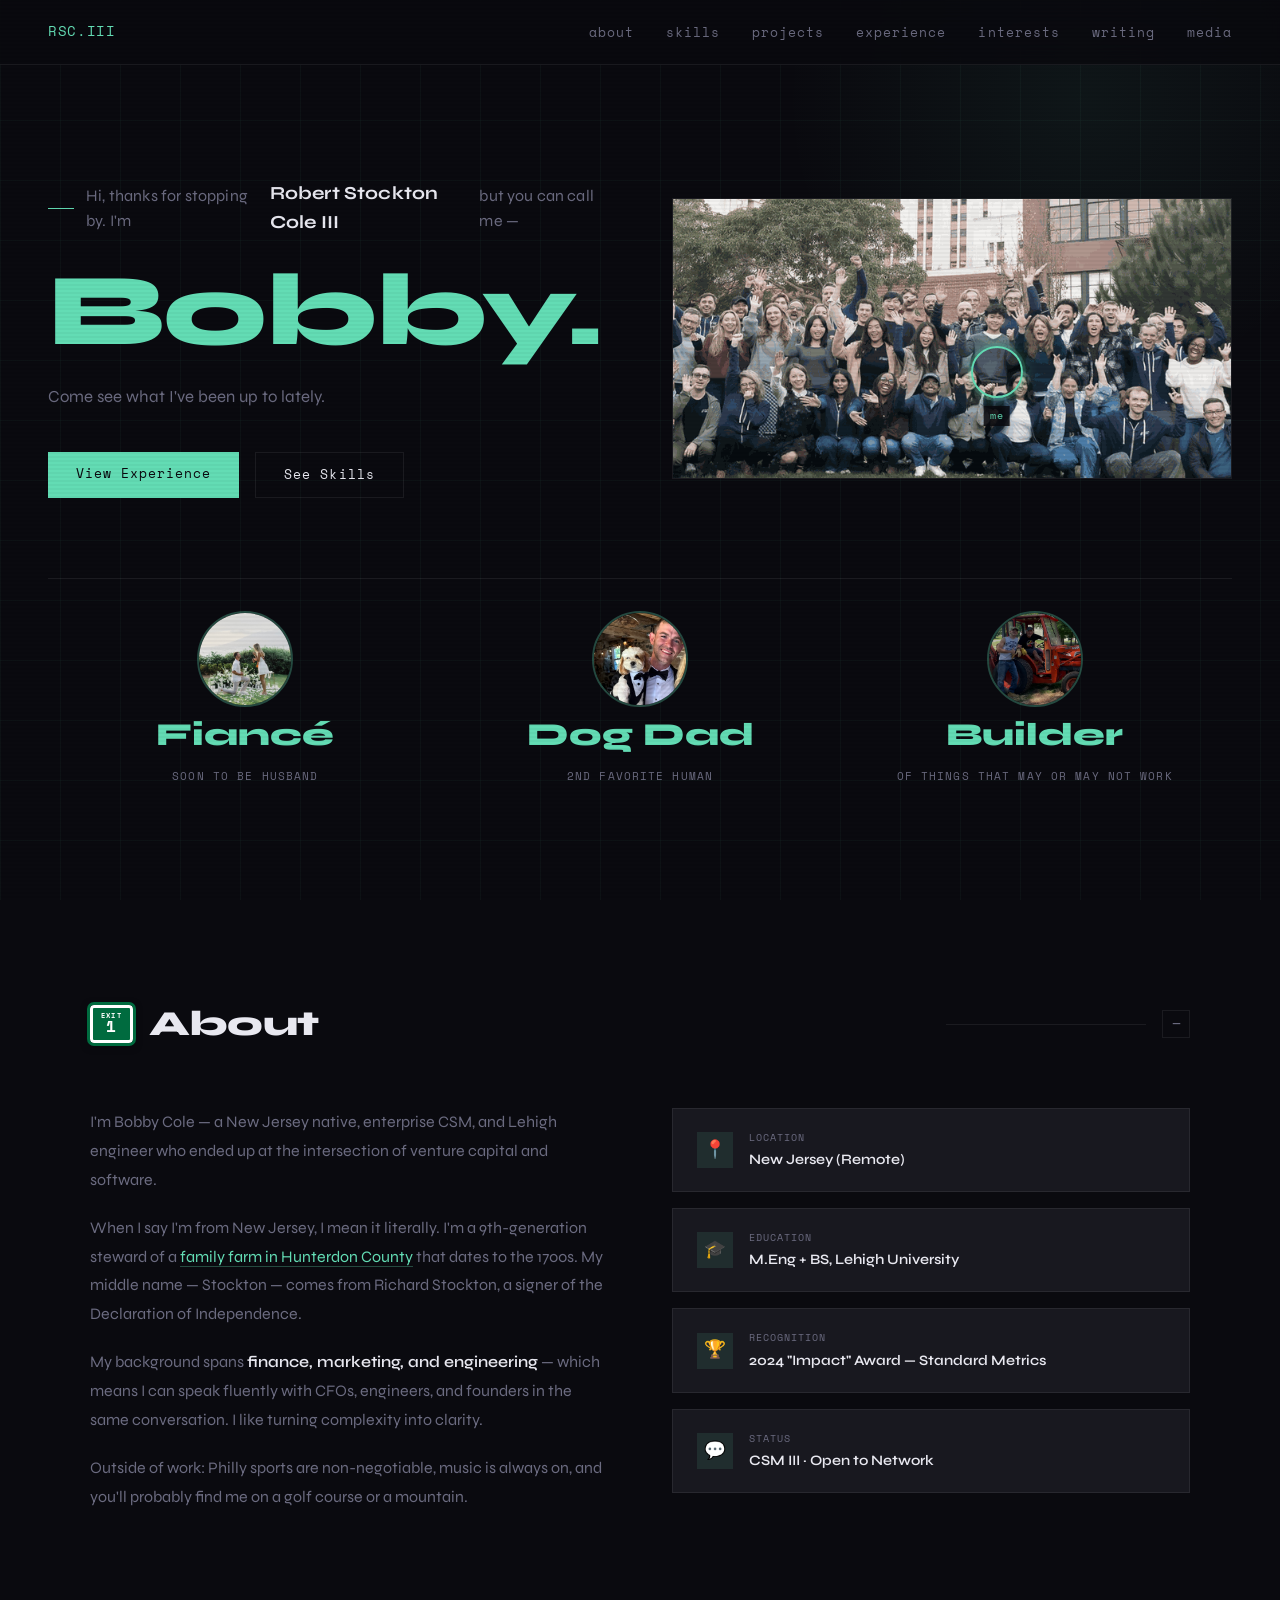
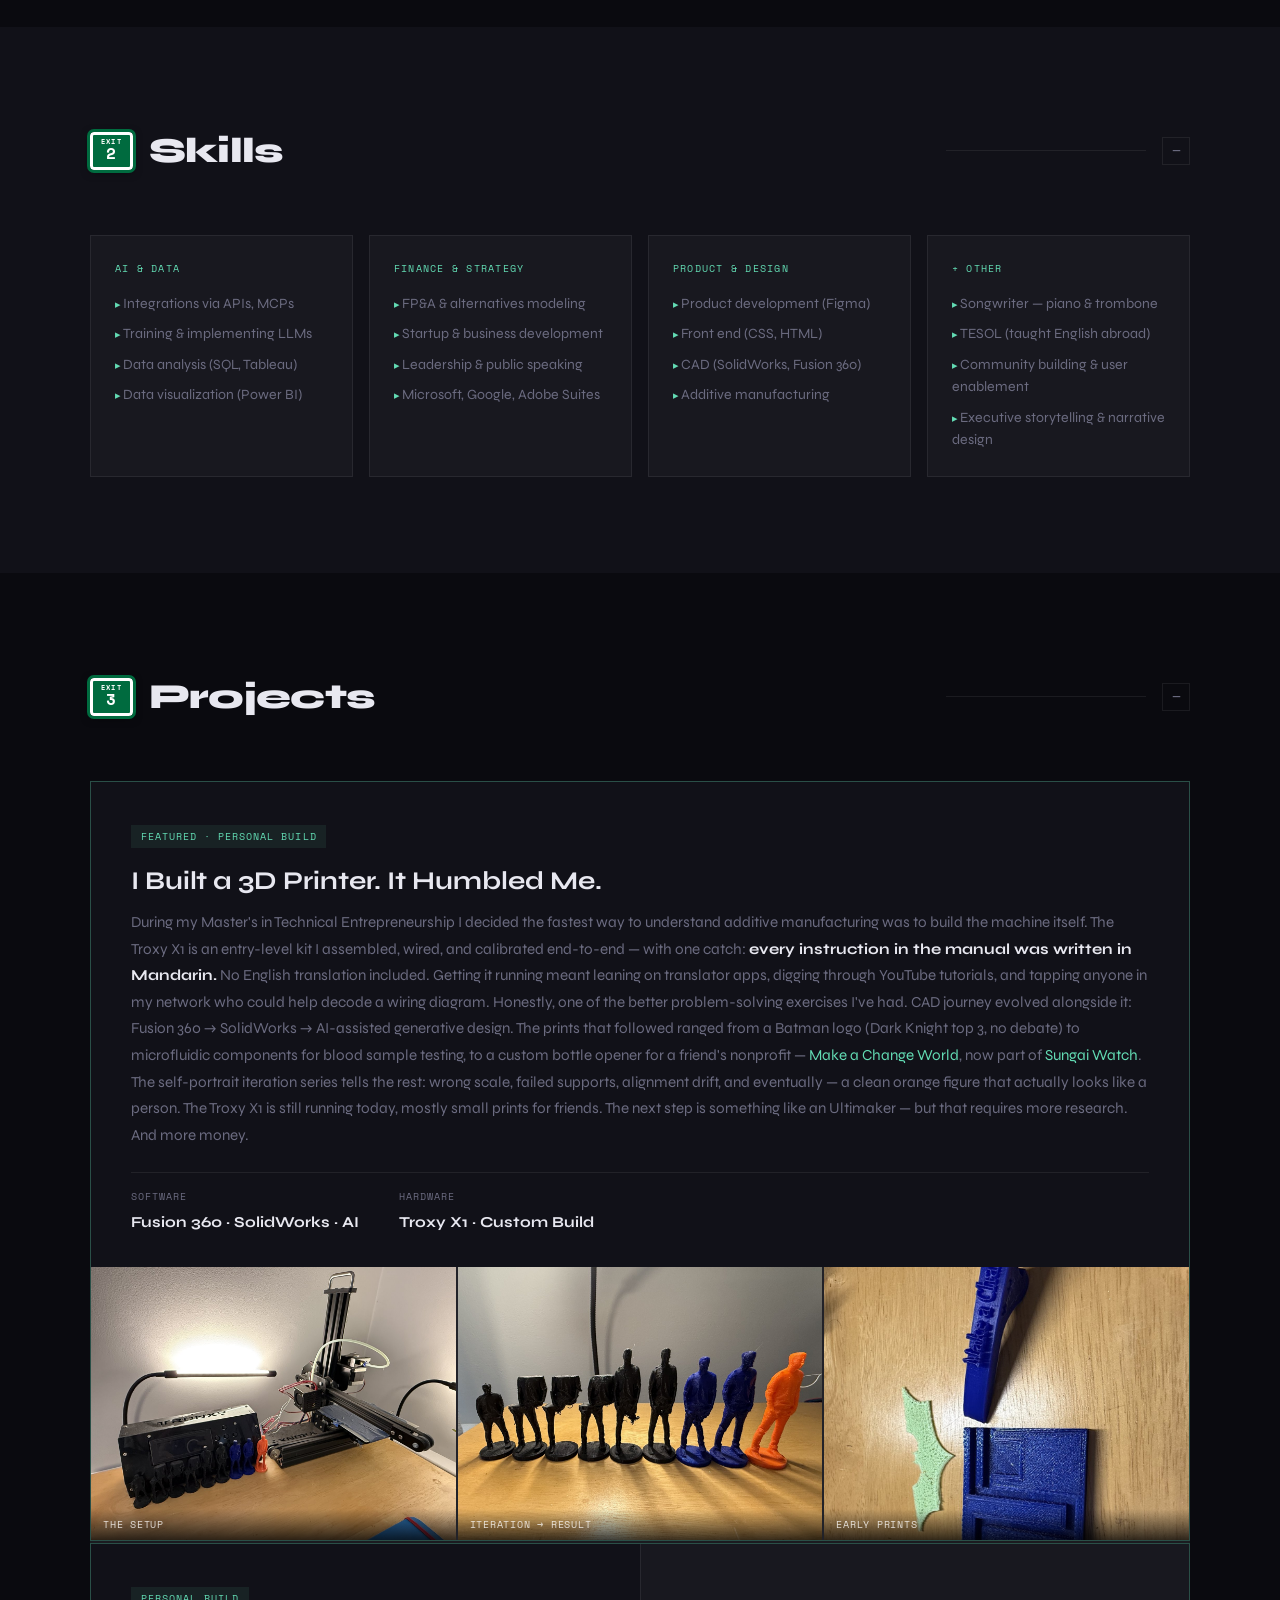
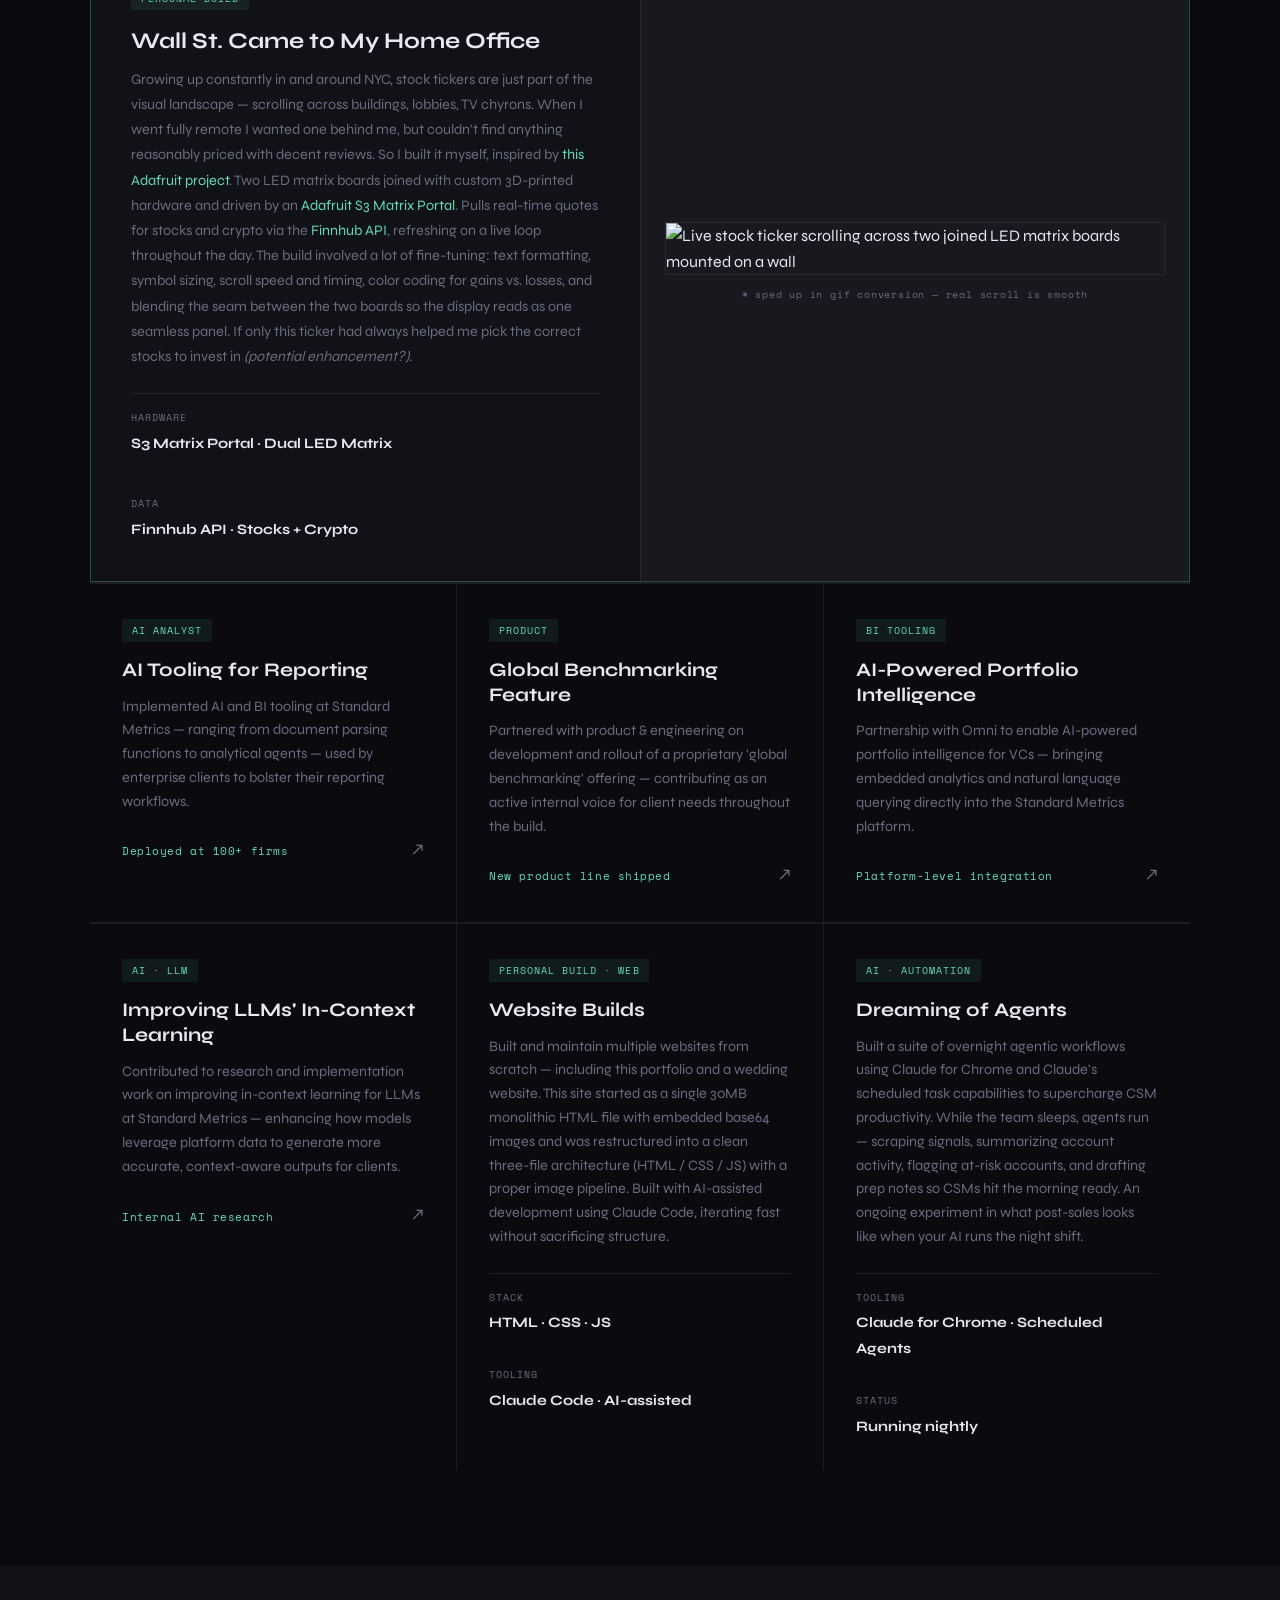
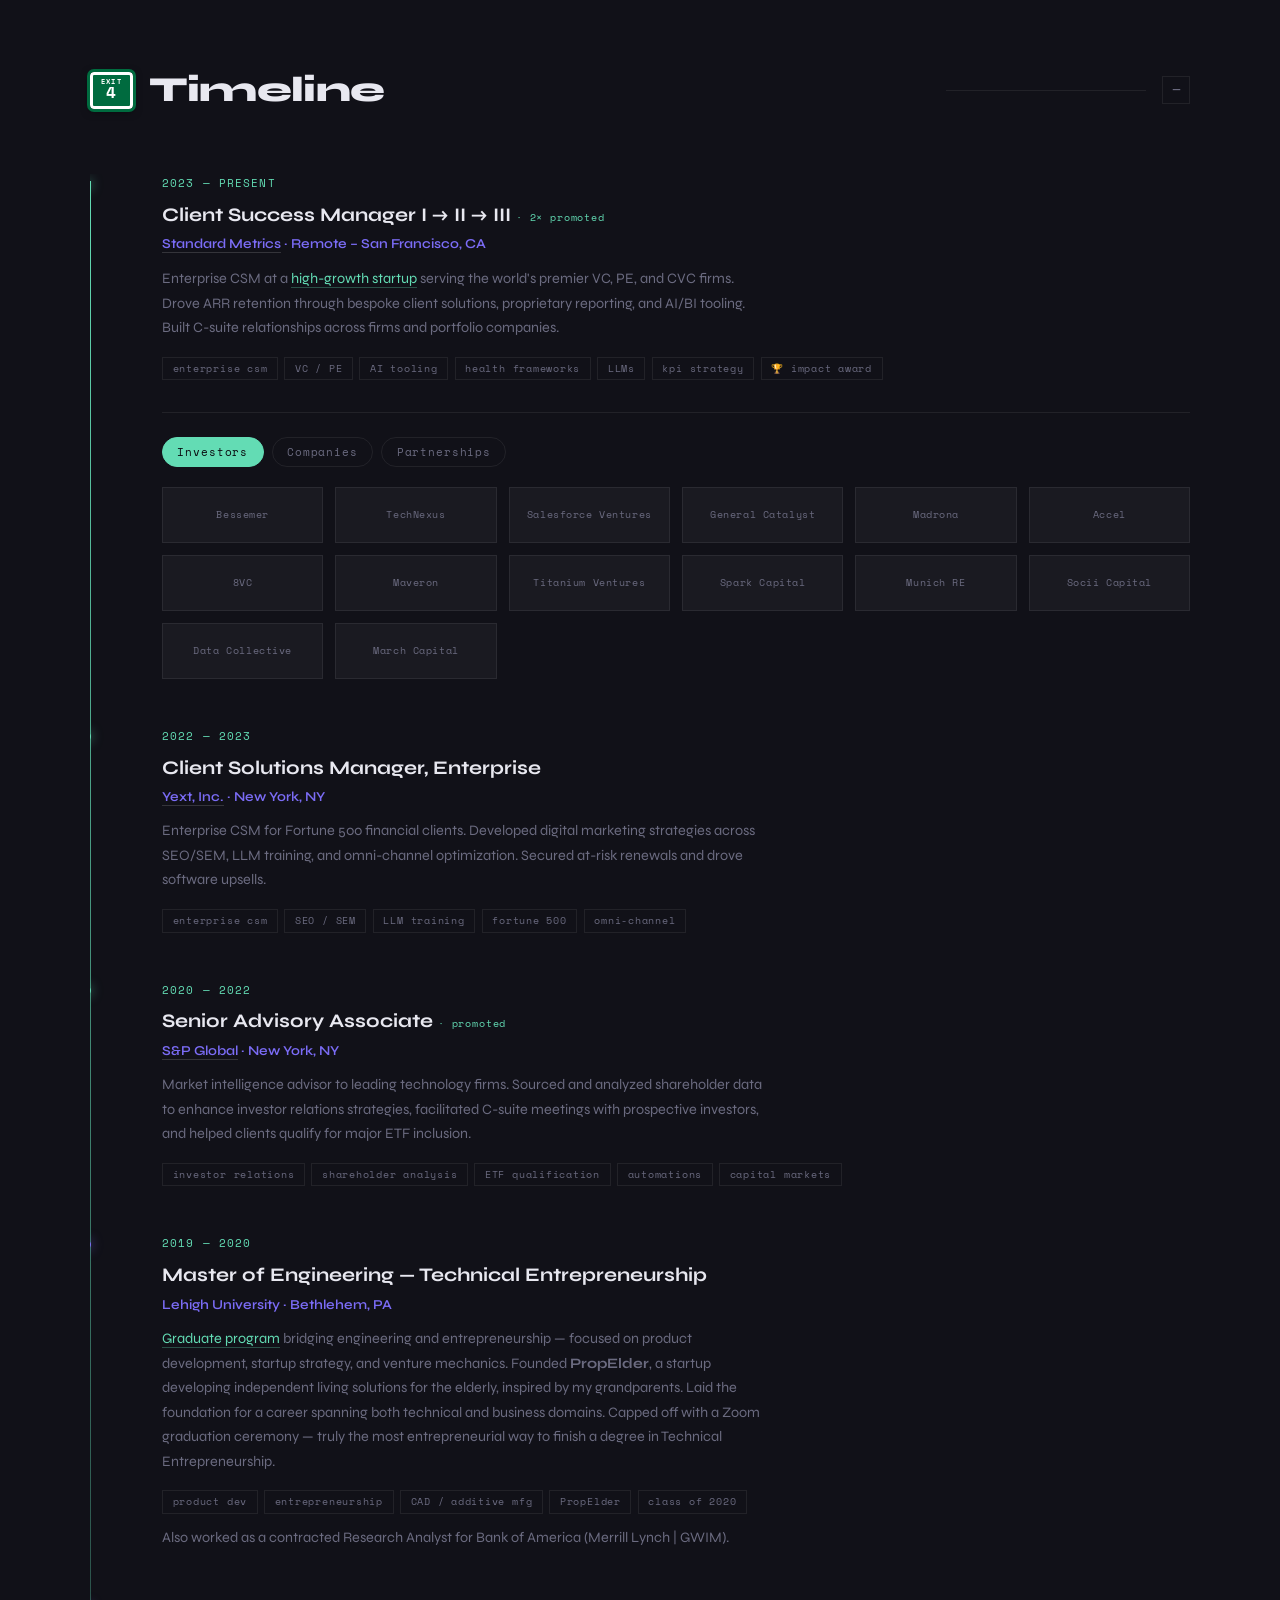
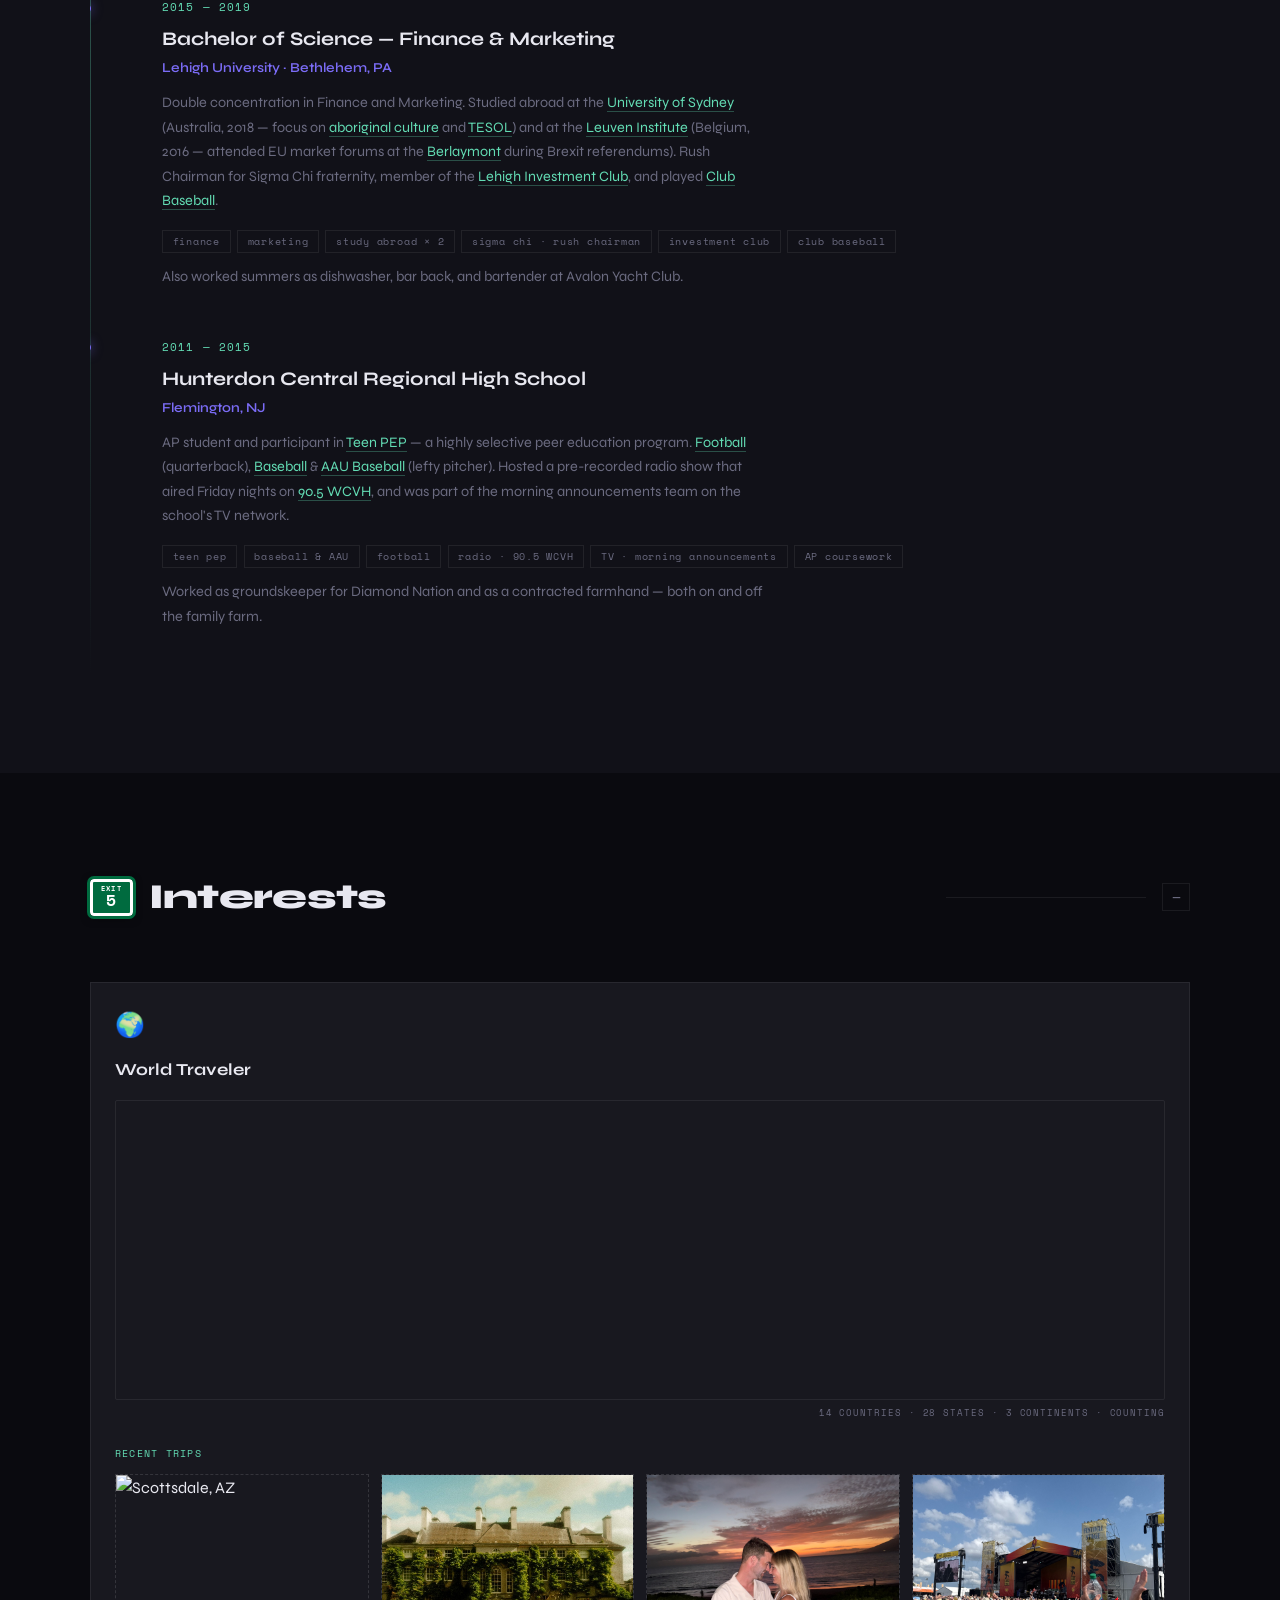
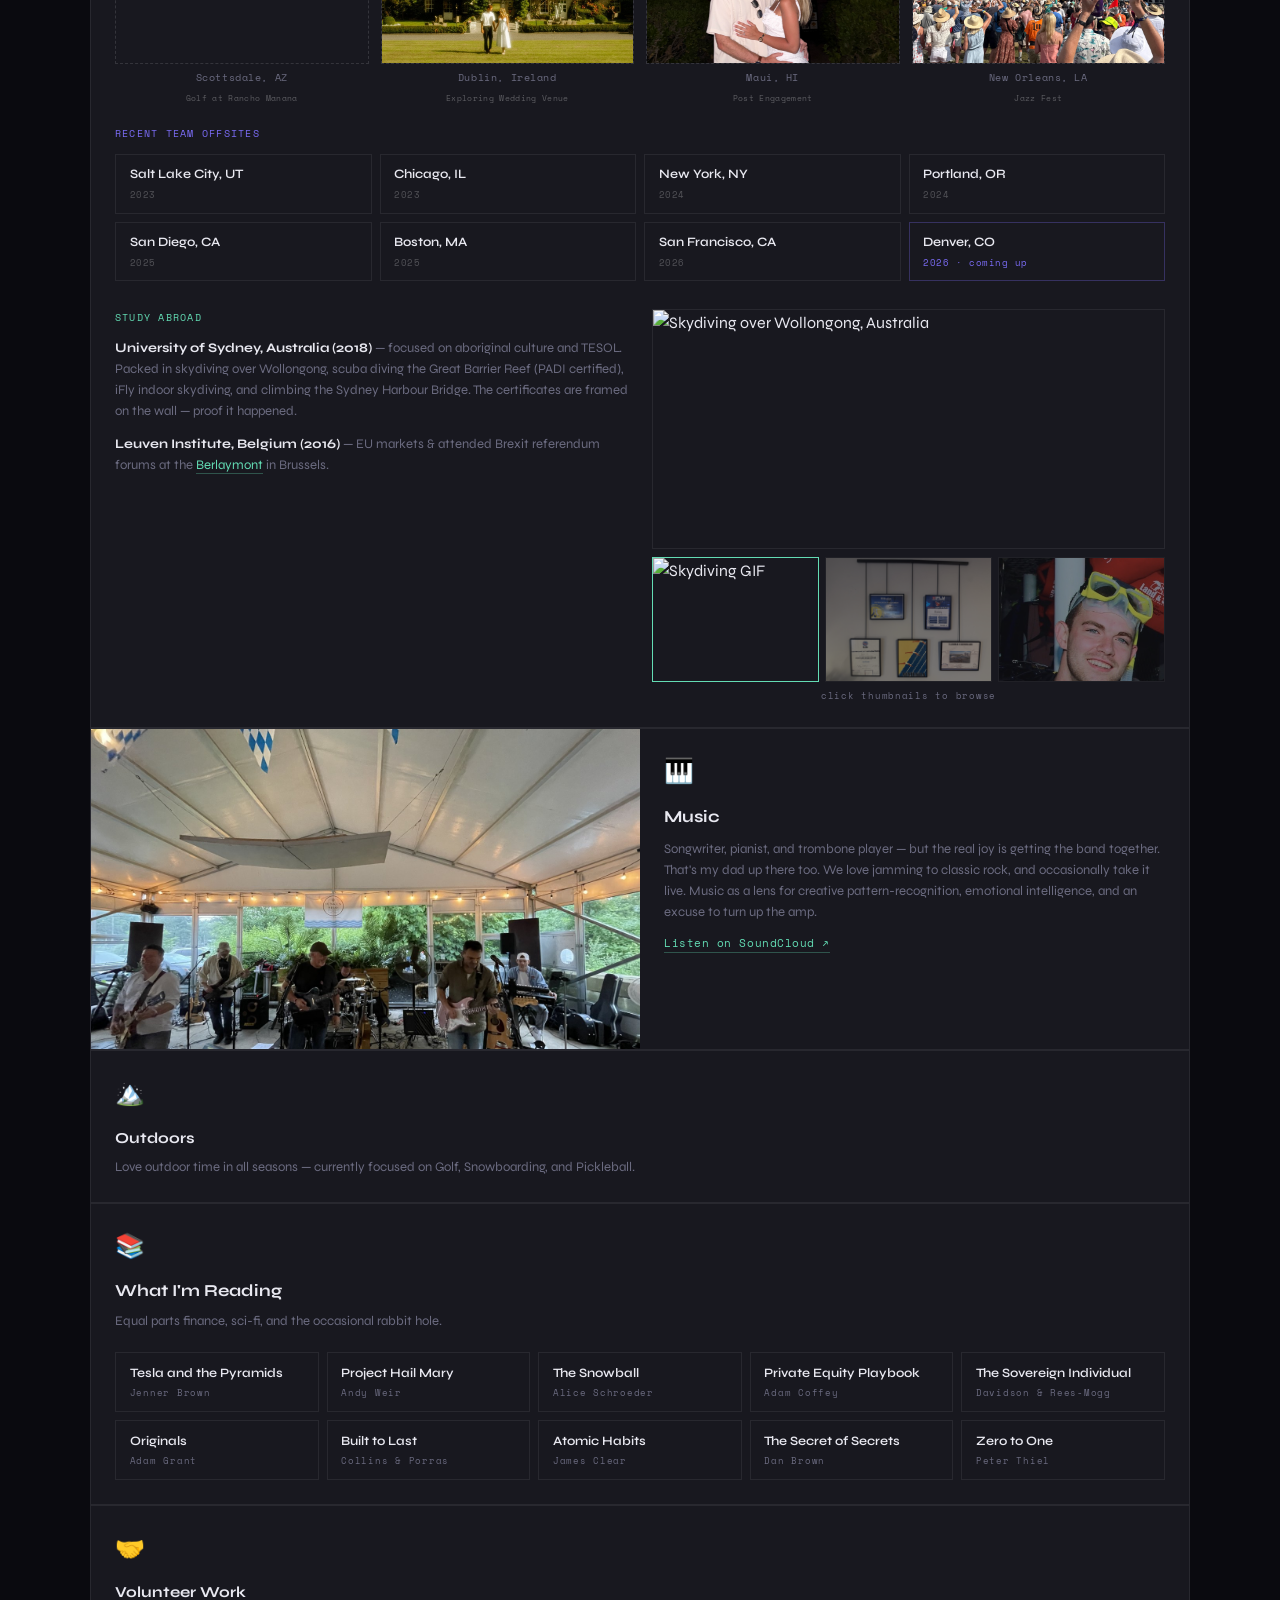
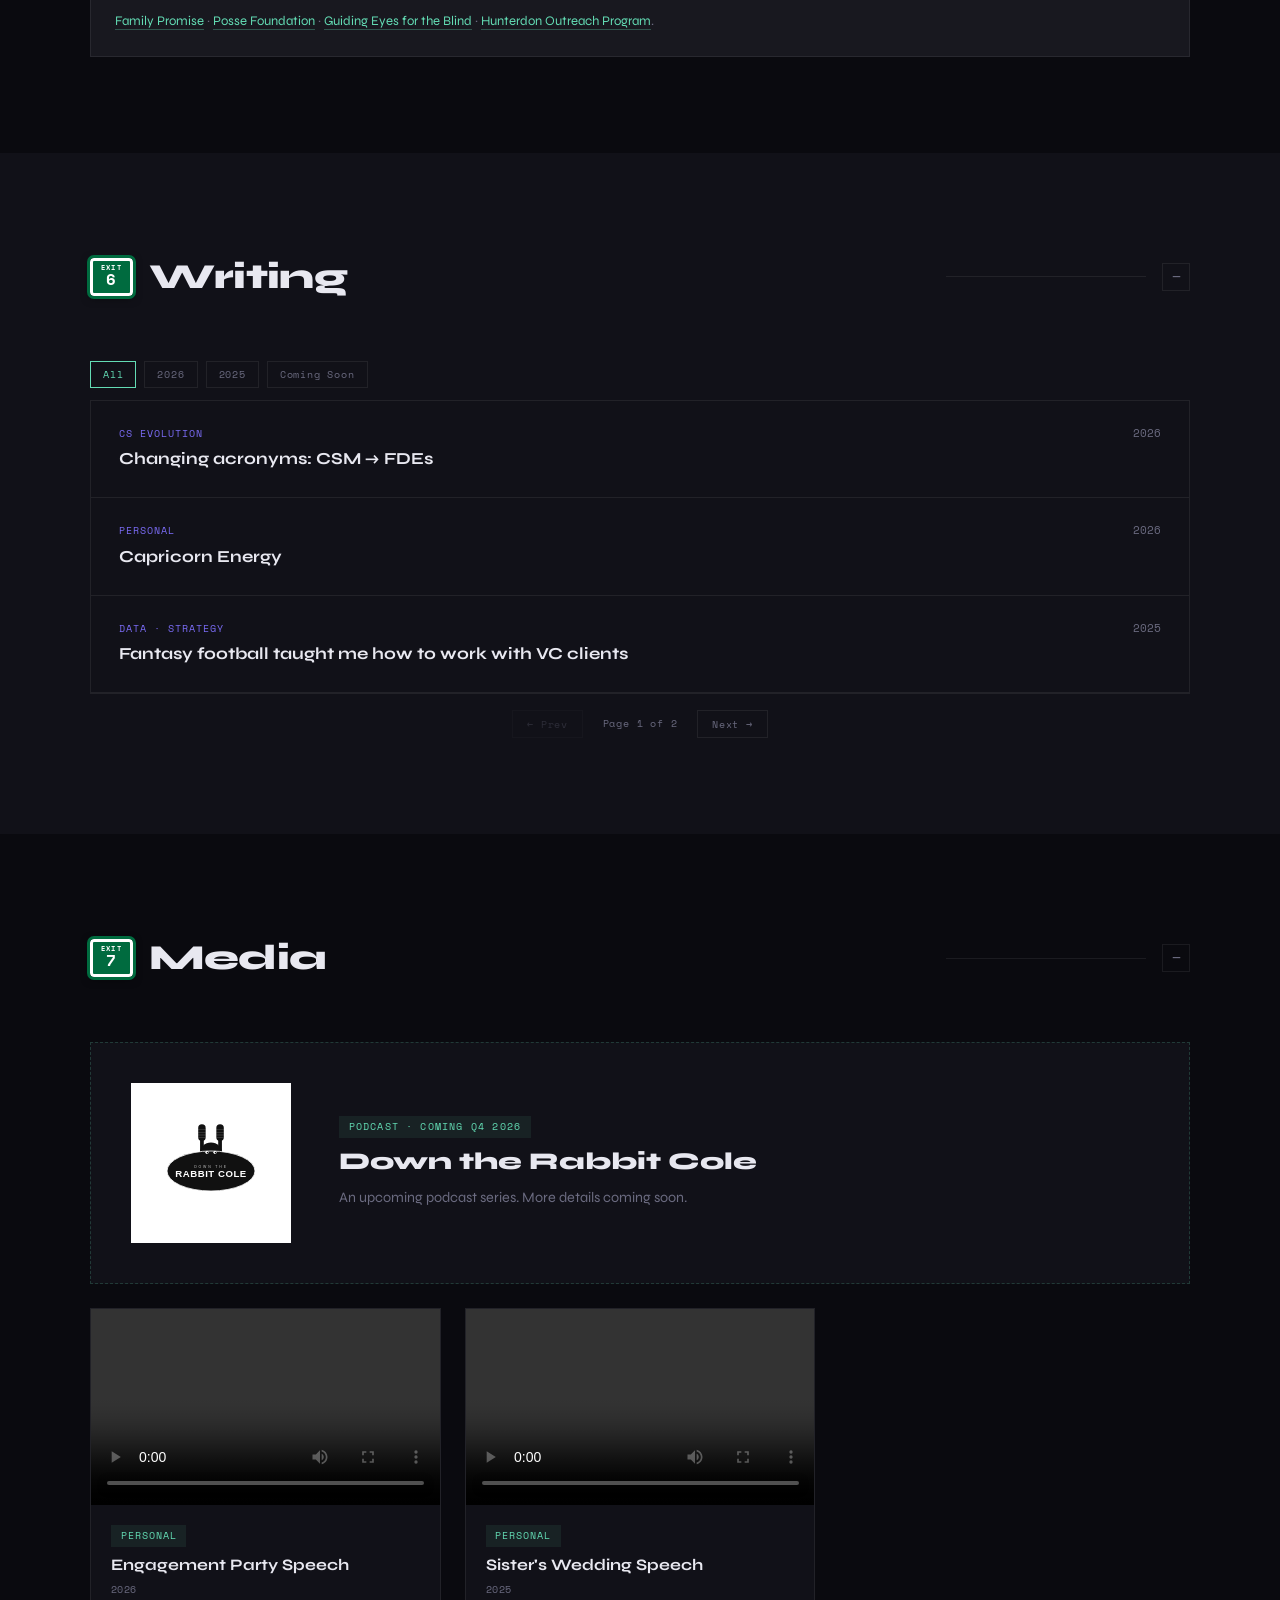
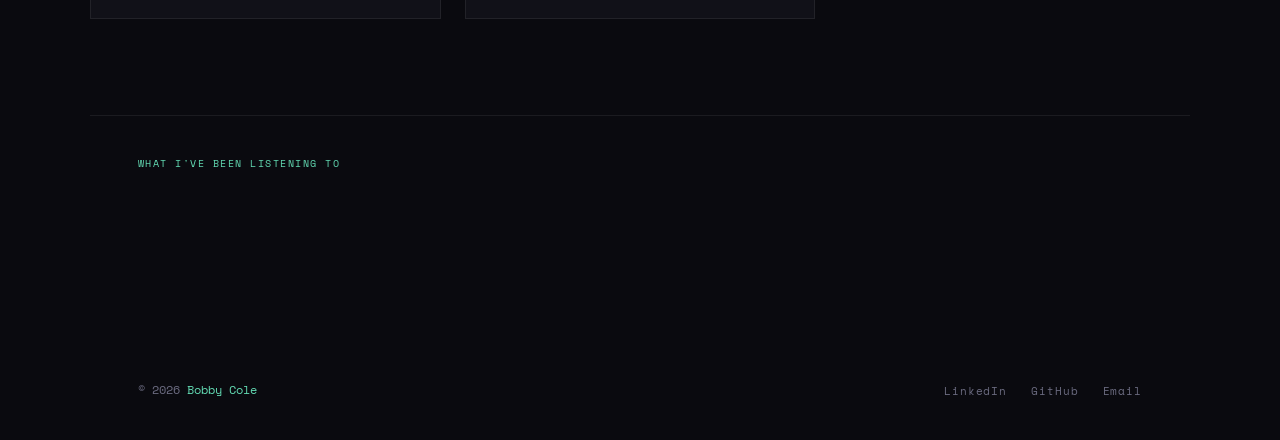
==== commit ad6c85b5: "Remove 'simultaneously' from BofA line" ====
--- a/index.html
+++ b/index.html
@@ -480,7 +480,7 @@
         <span class="tl-tag">PropElder</span>
         <span class="tl-tag">class of 2020</span>
       </div>
-      <p class="timeline-desc" style="margin-top:0.75rem;">Simultaneously worked as a contracted Research Analyst for Bank of America (Merrill Lynch | GWIM).</p>
+      <p class="timeline-desc" style="margin-top:0.75rem;">Also worked as a contracted Research Analyst for Bank of America (Merrill Lynch | GWIM).</p>
     </div>
 
     <div class="timeline-item">
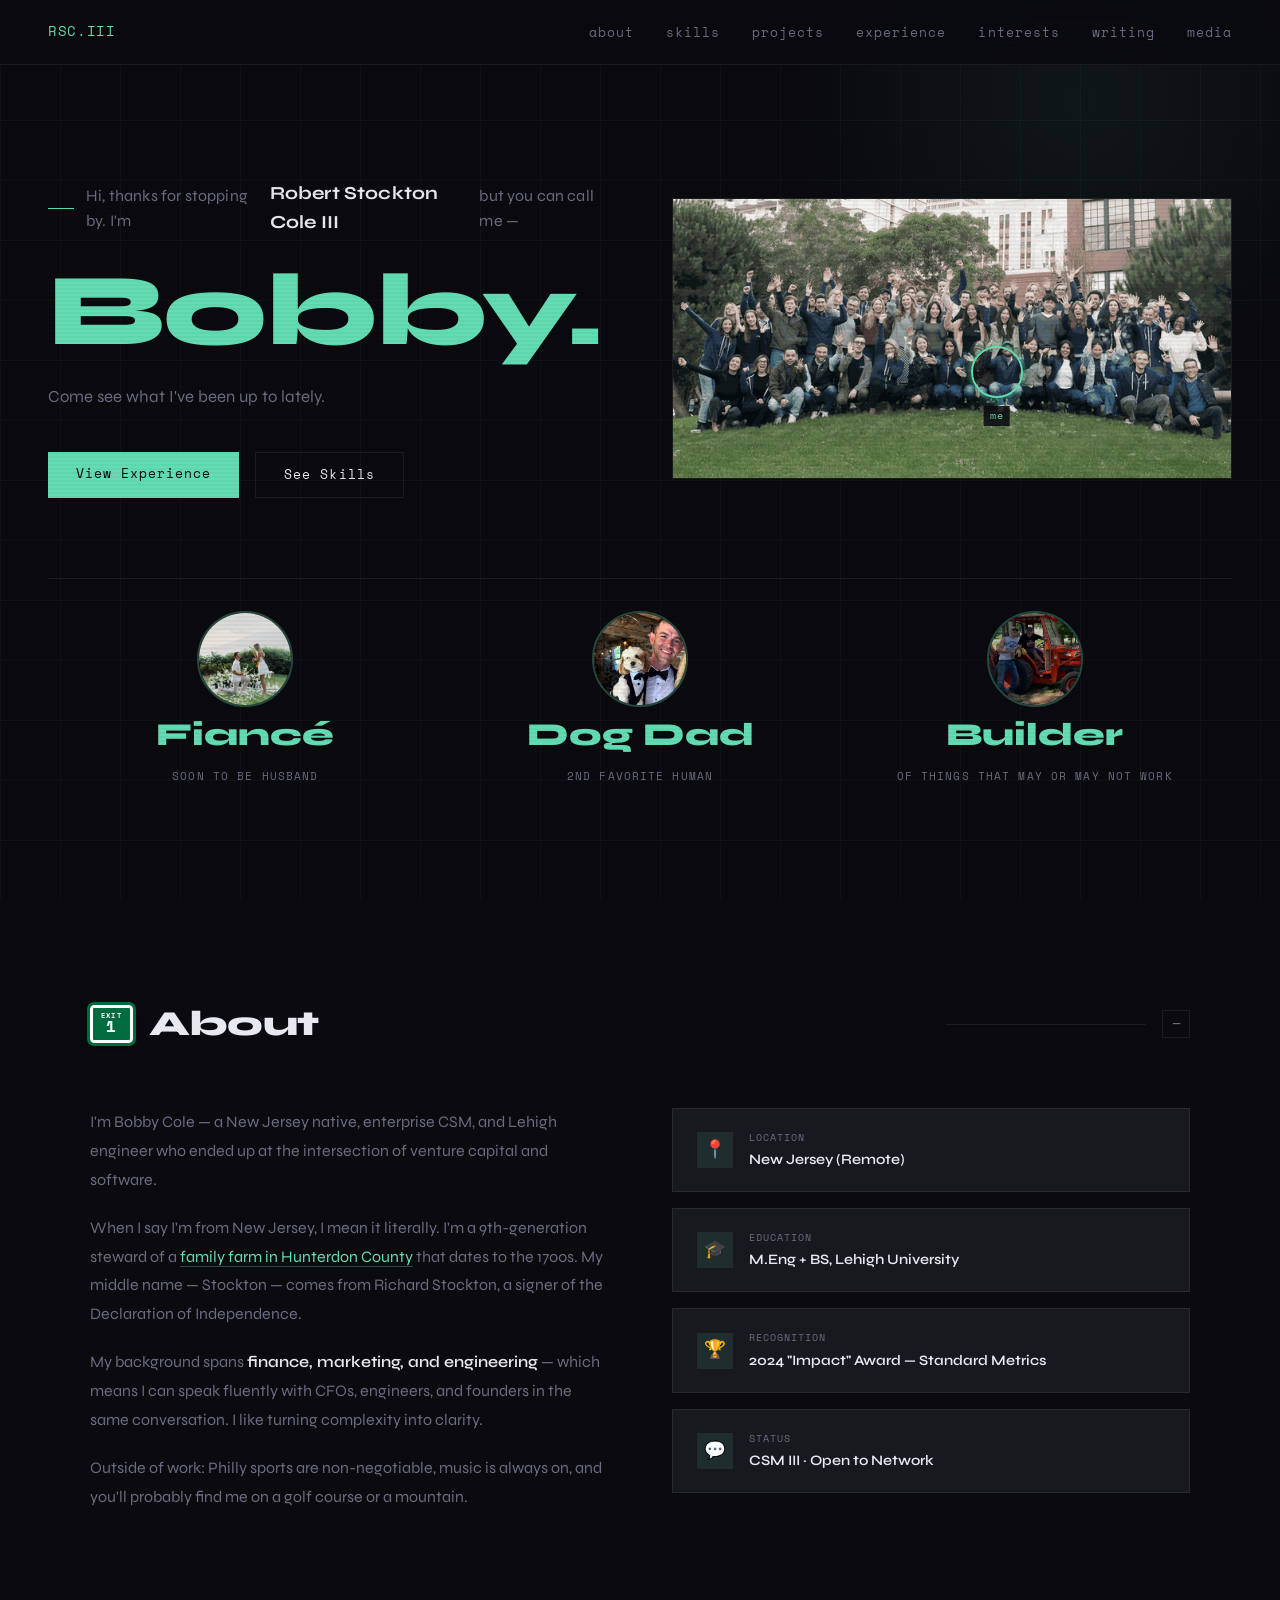
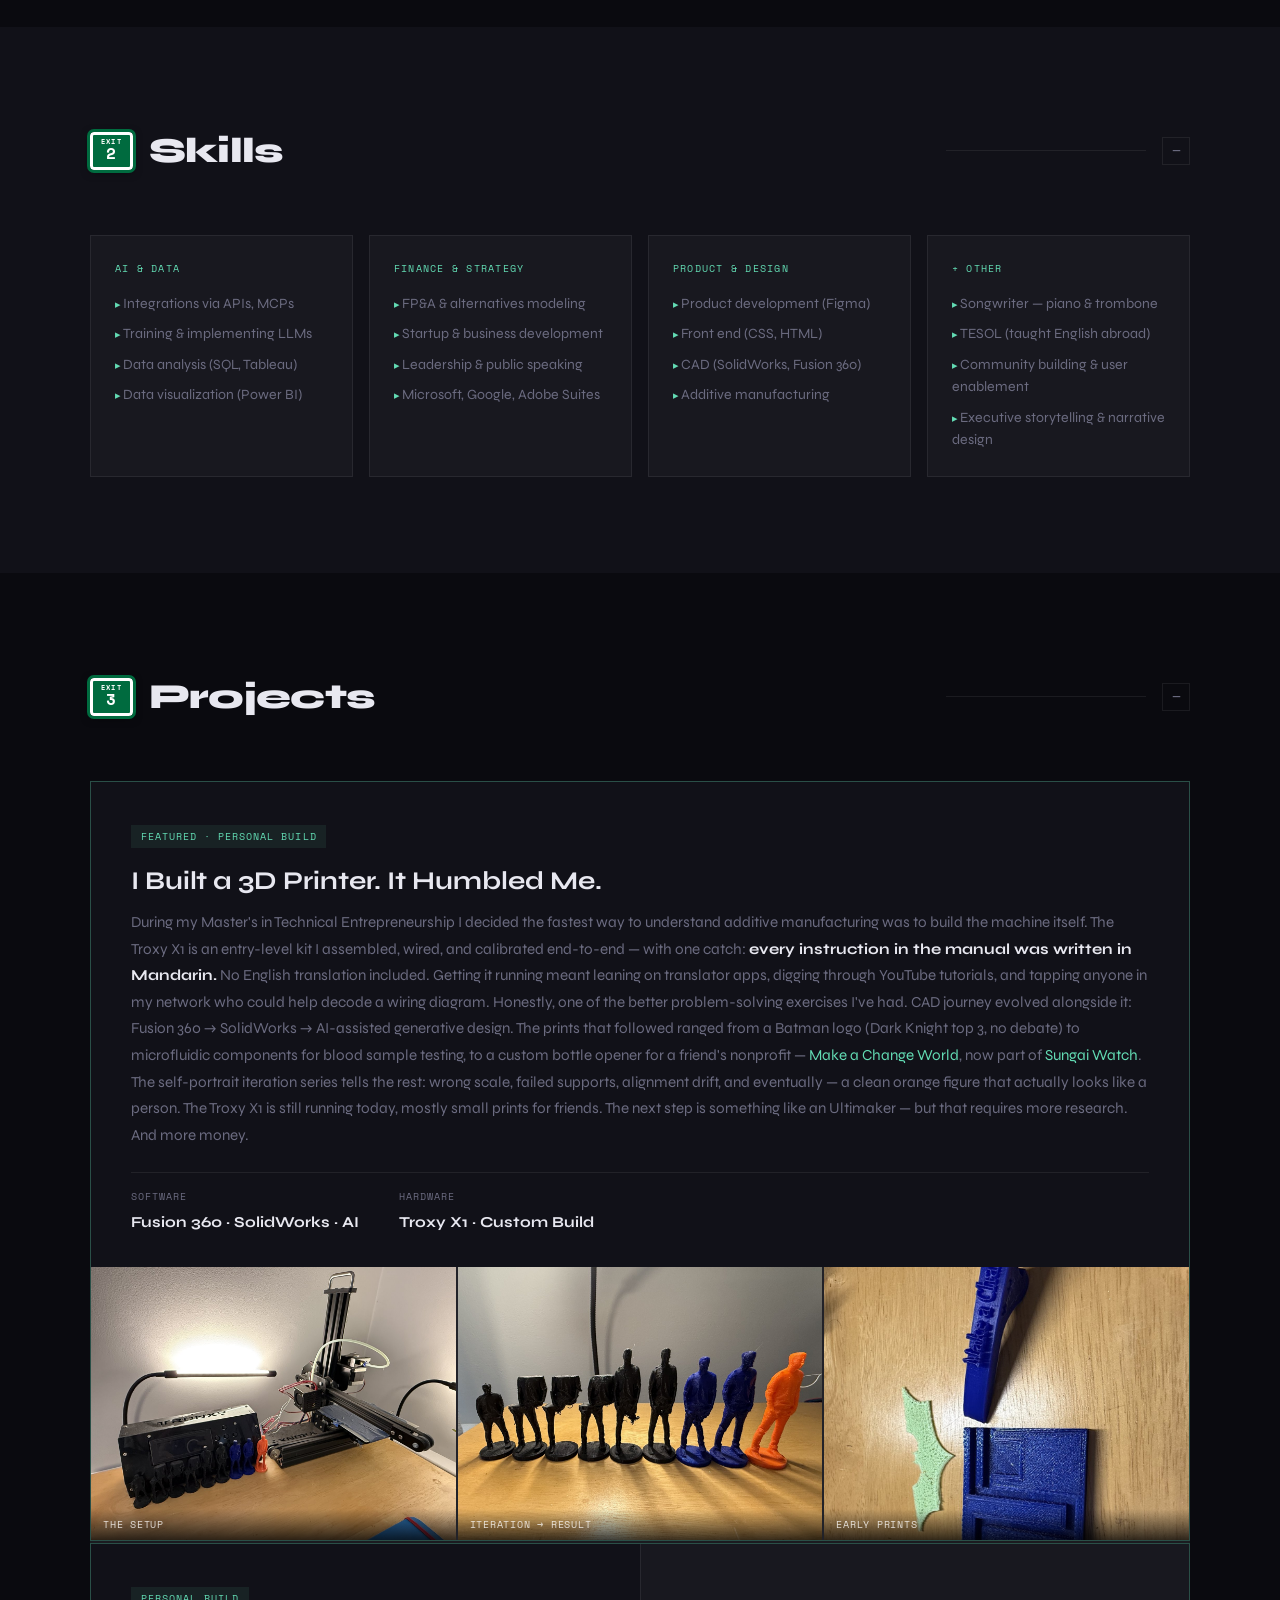
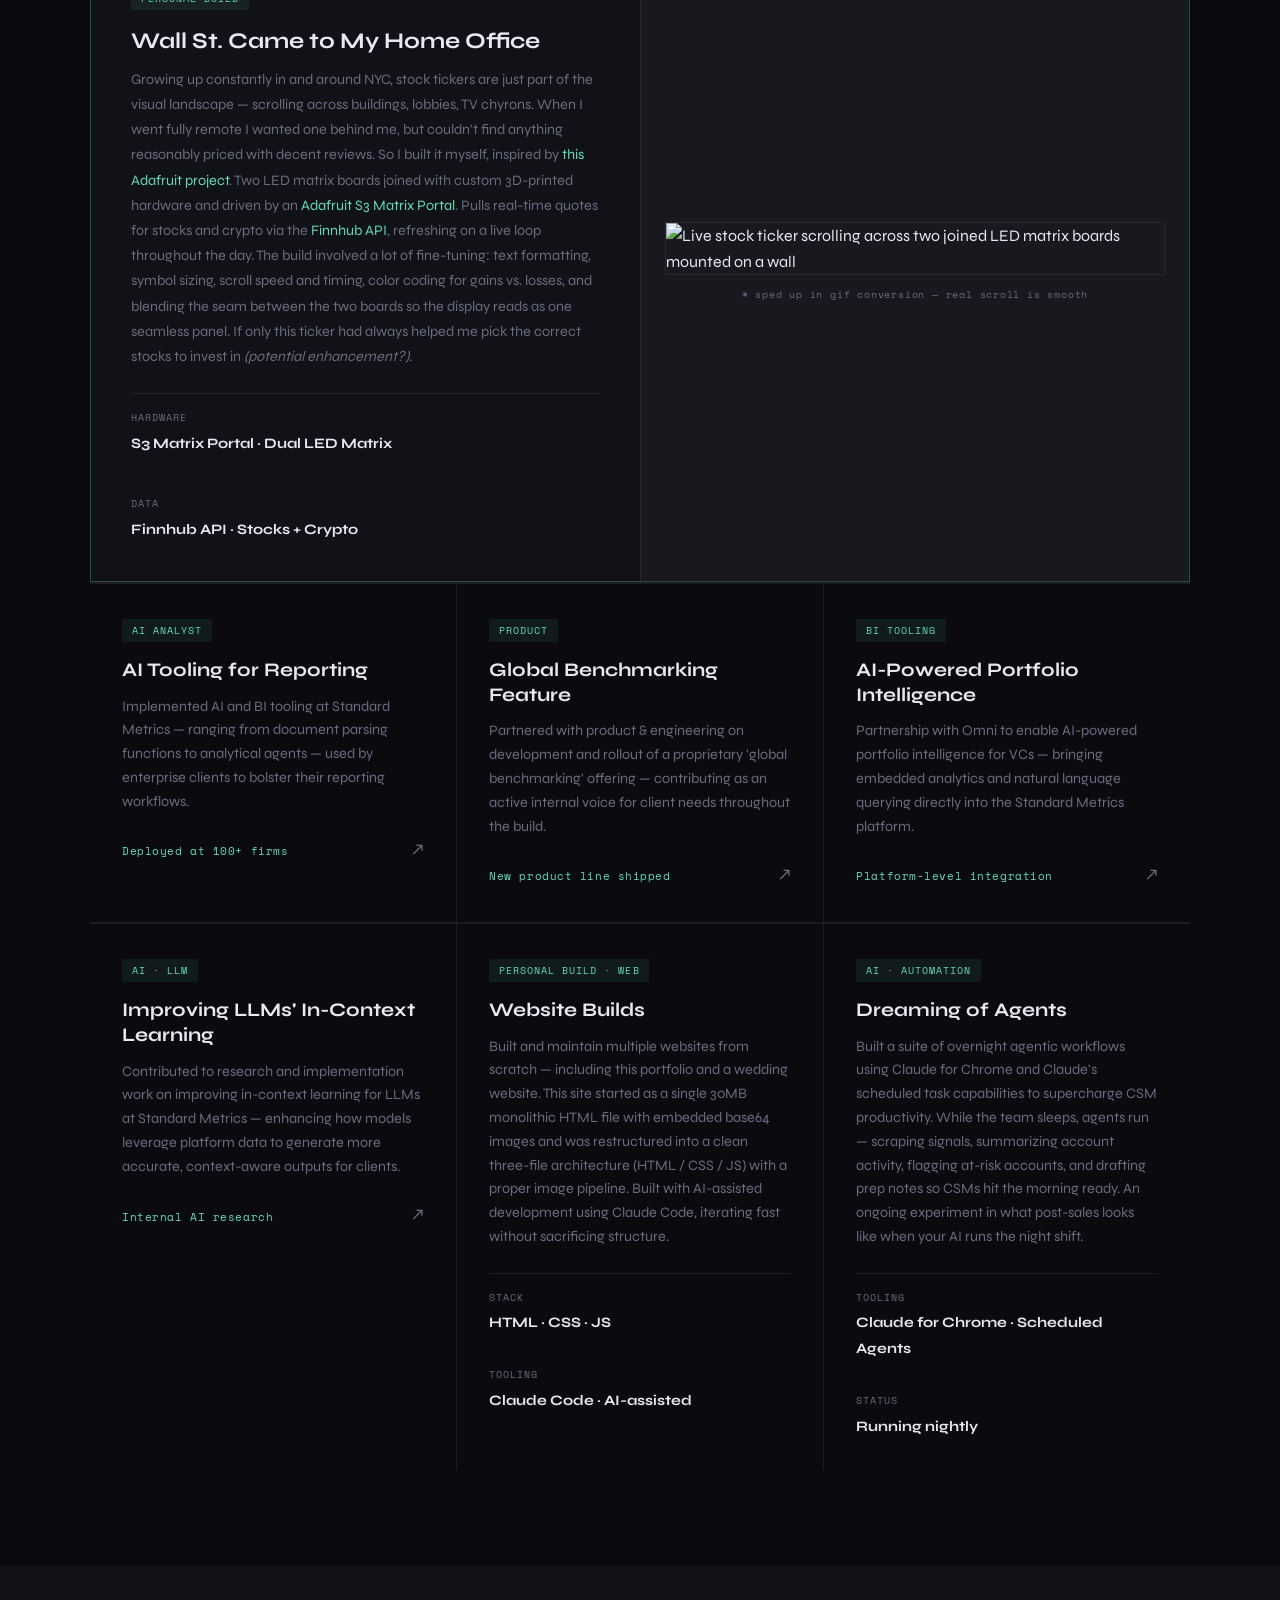
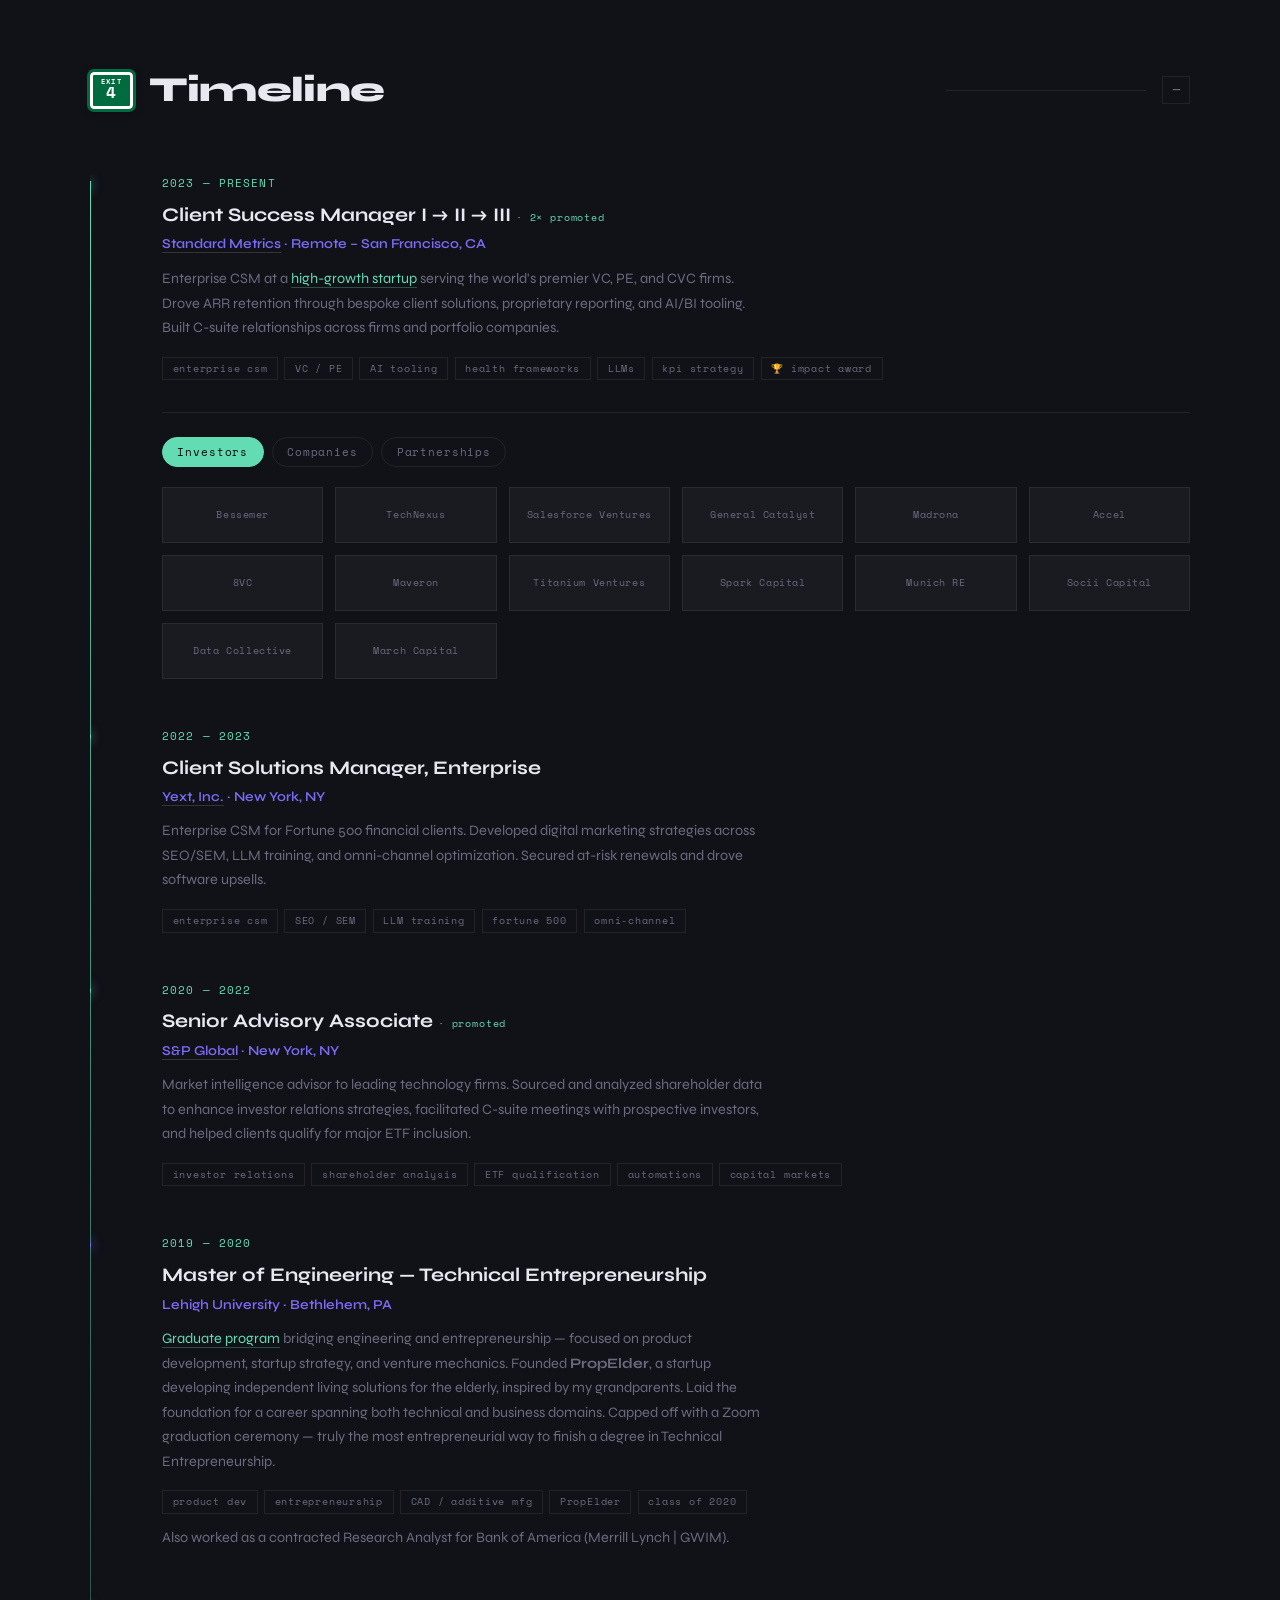
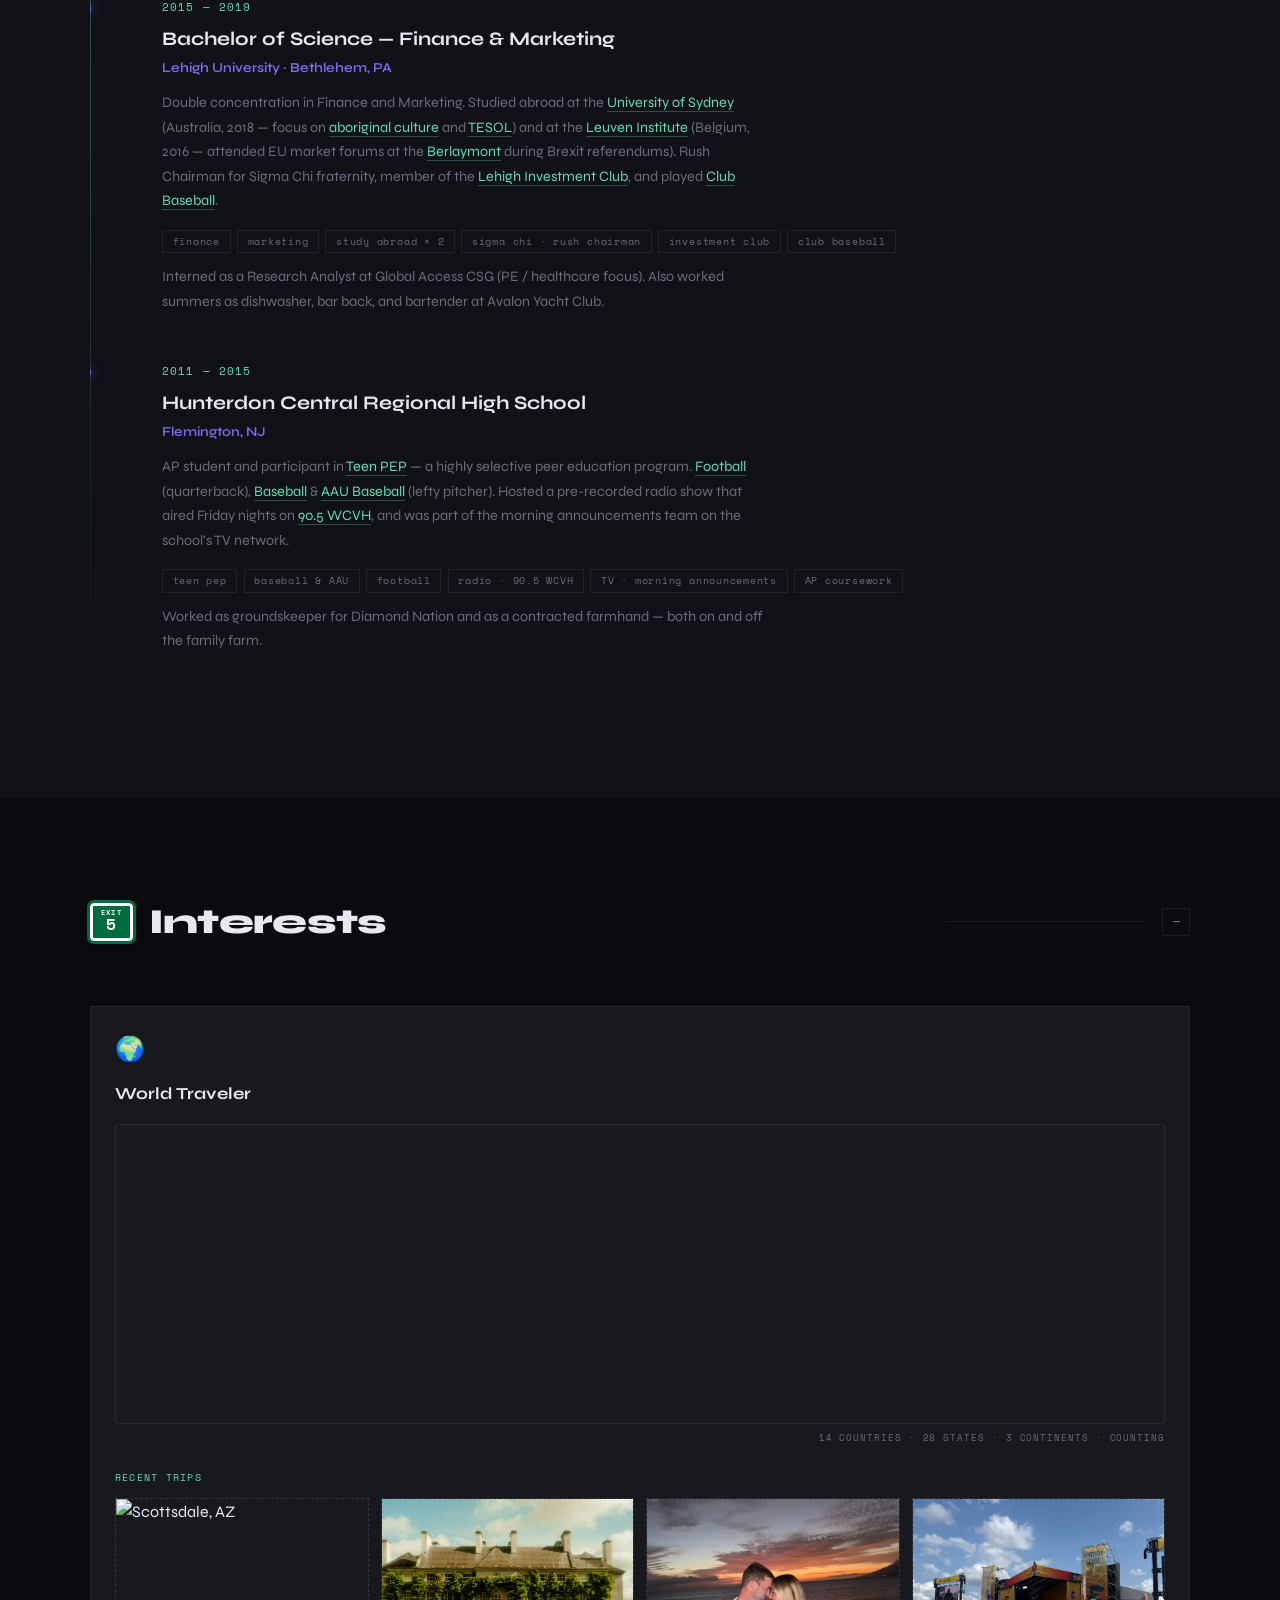
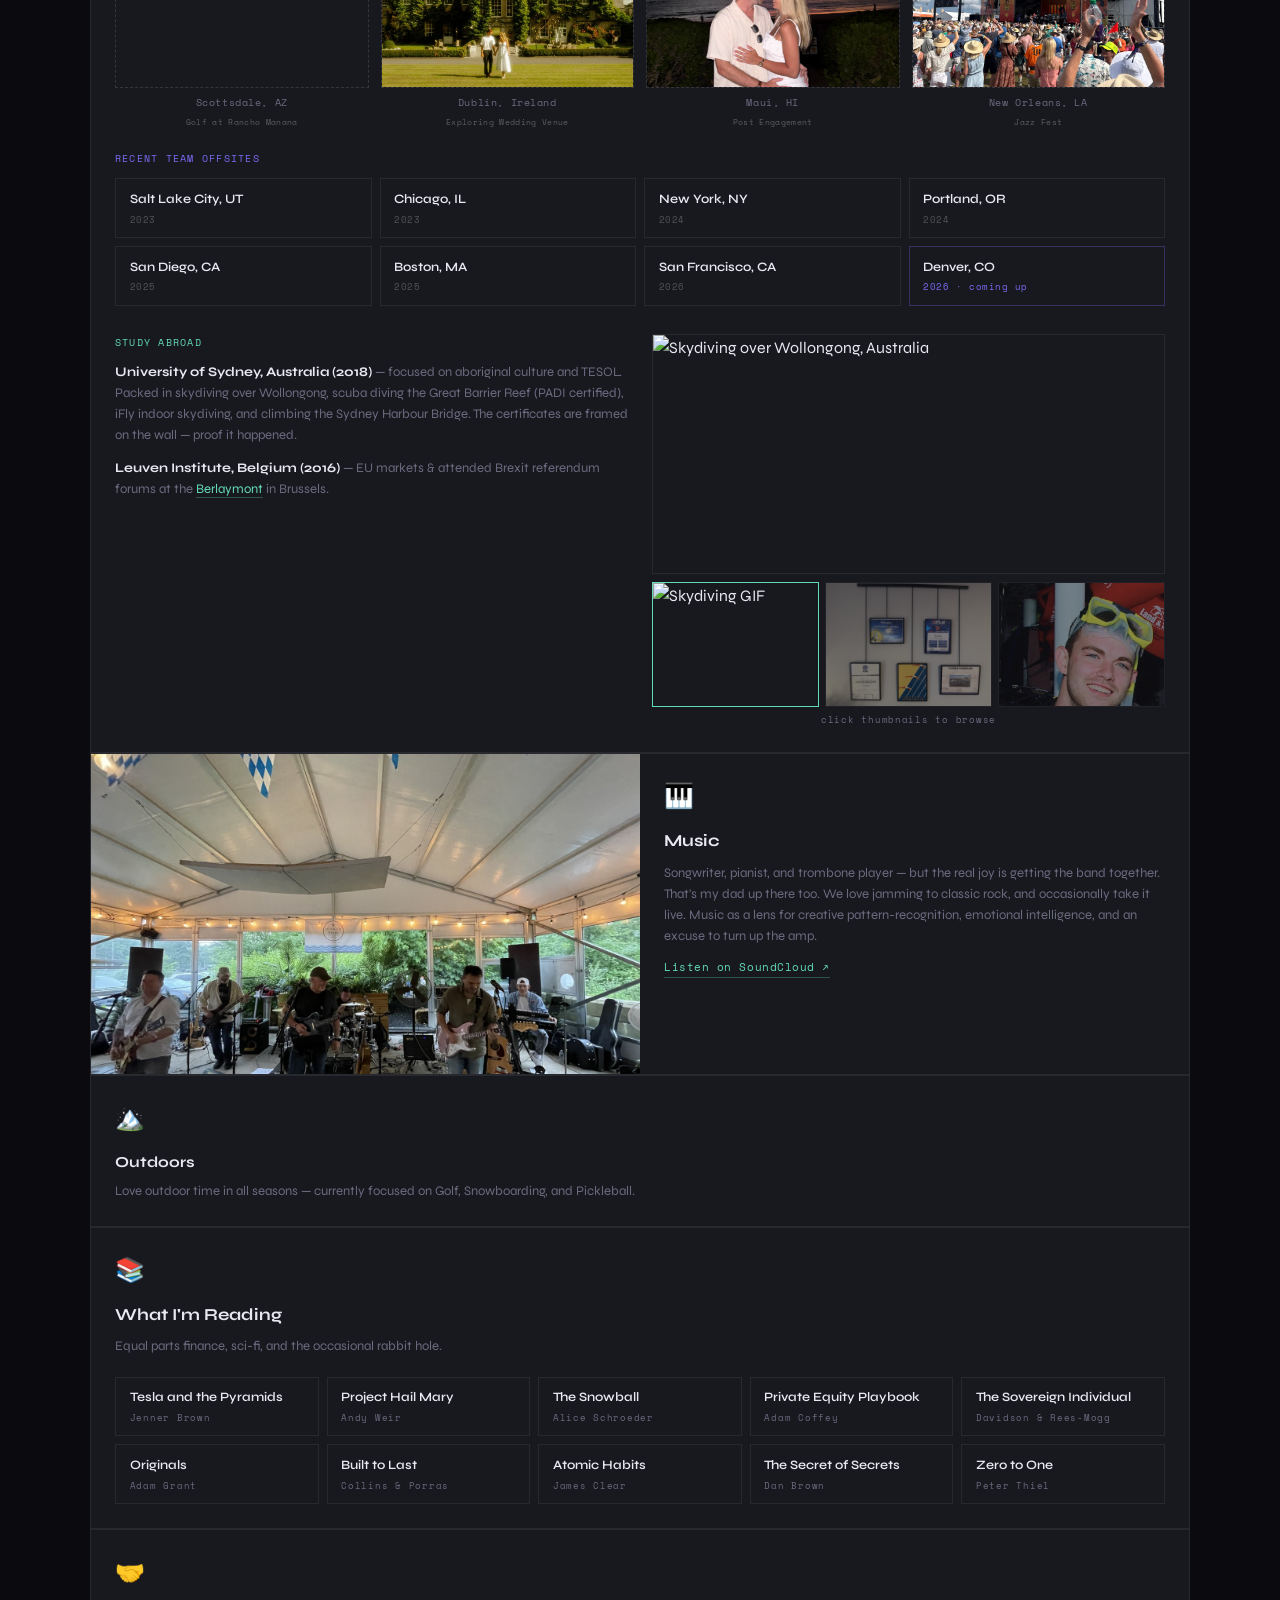
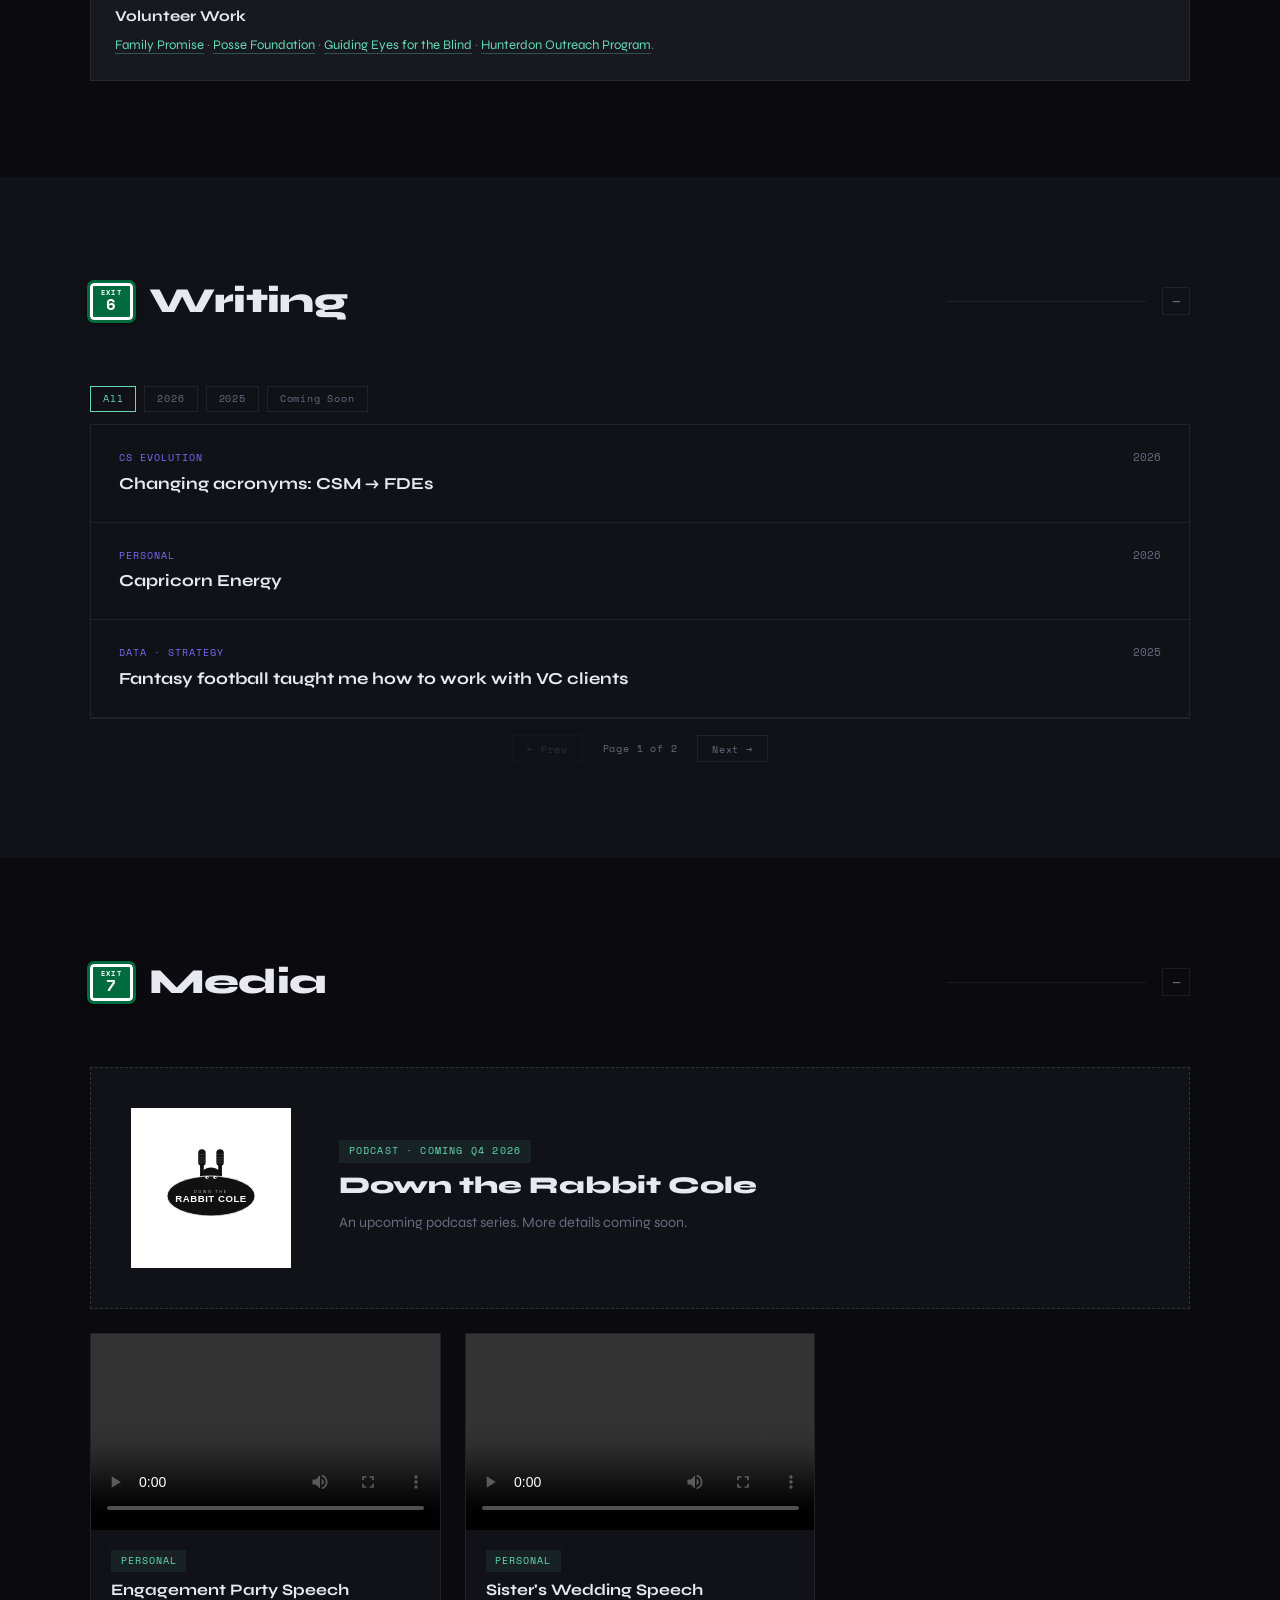
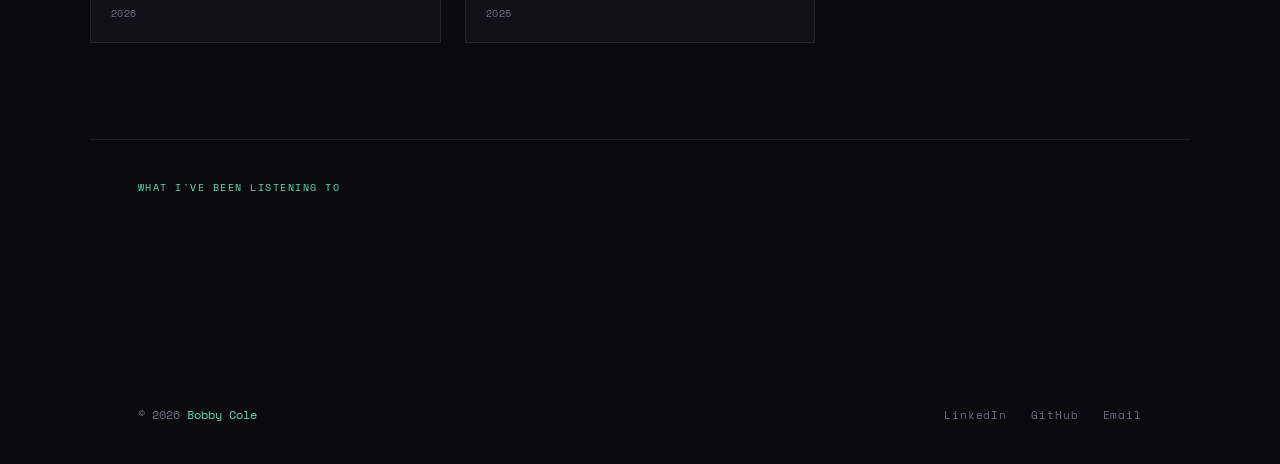
==== commit 128768f6: "Add Global Access CSG research analyst internship to undergrad entry" ====
--- a/index.html
+++ b/index.html
@@ -497,7 +497,7 @@
         <span class="tl-tag">investment club</span>
         <span class="tl-tag">club baseball</span>
       </div>
-      <p class="timeline-desc" style="margin-top:0.75rem;">Also worked summers as dishwasher, bar back, and bartender at Avalon Yacht Club.</p>
+      <p class="timeline-desc" style="margin-top:0.75rem;">Interned as a Research Analyst at Global Access CSG (PE / healthcare focus). Also worked summers as dishwasher, bar back, and bartender at Avalon Yacht Club.</p>
     </div>
 
     <div class="timeline-item">
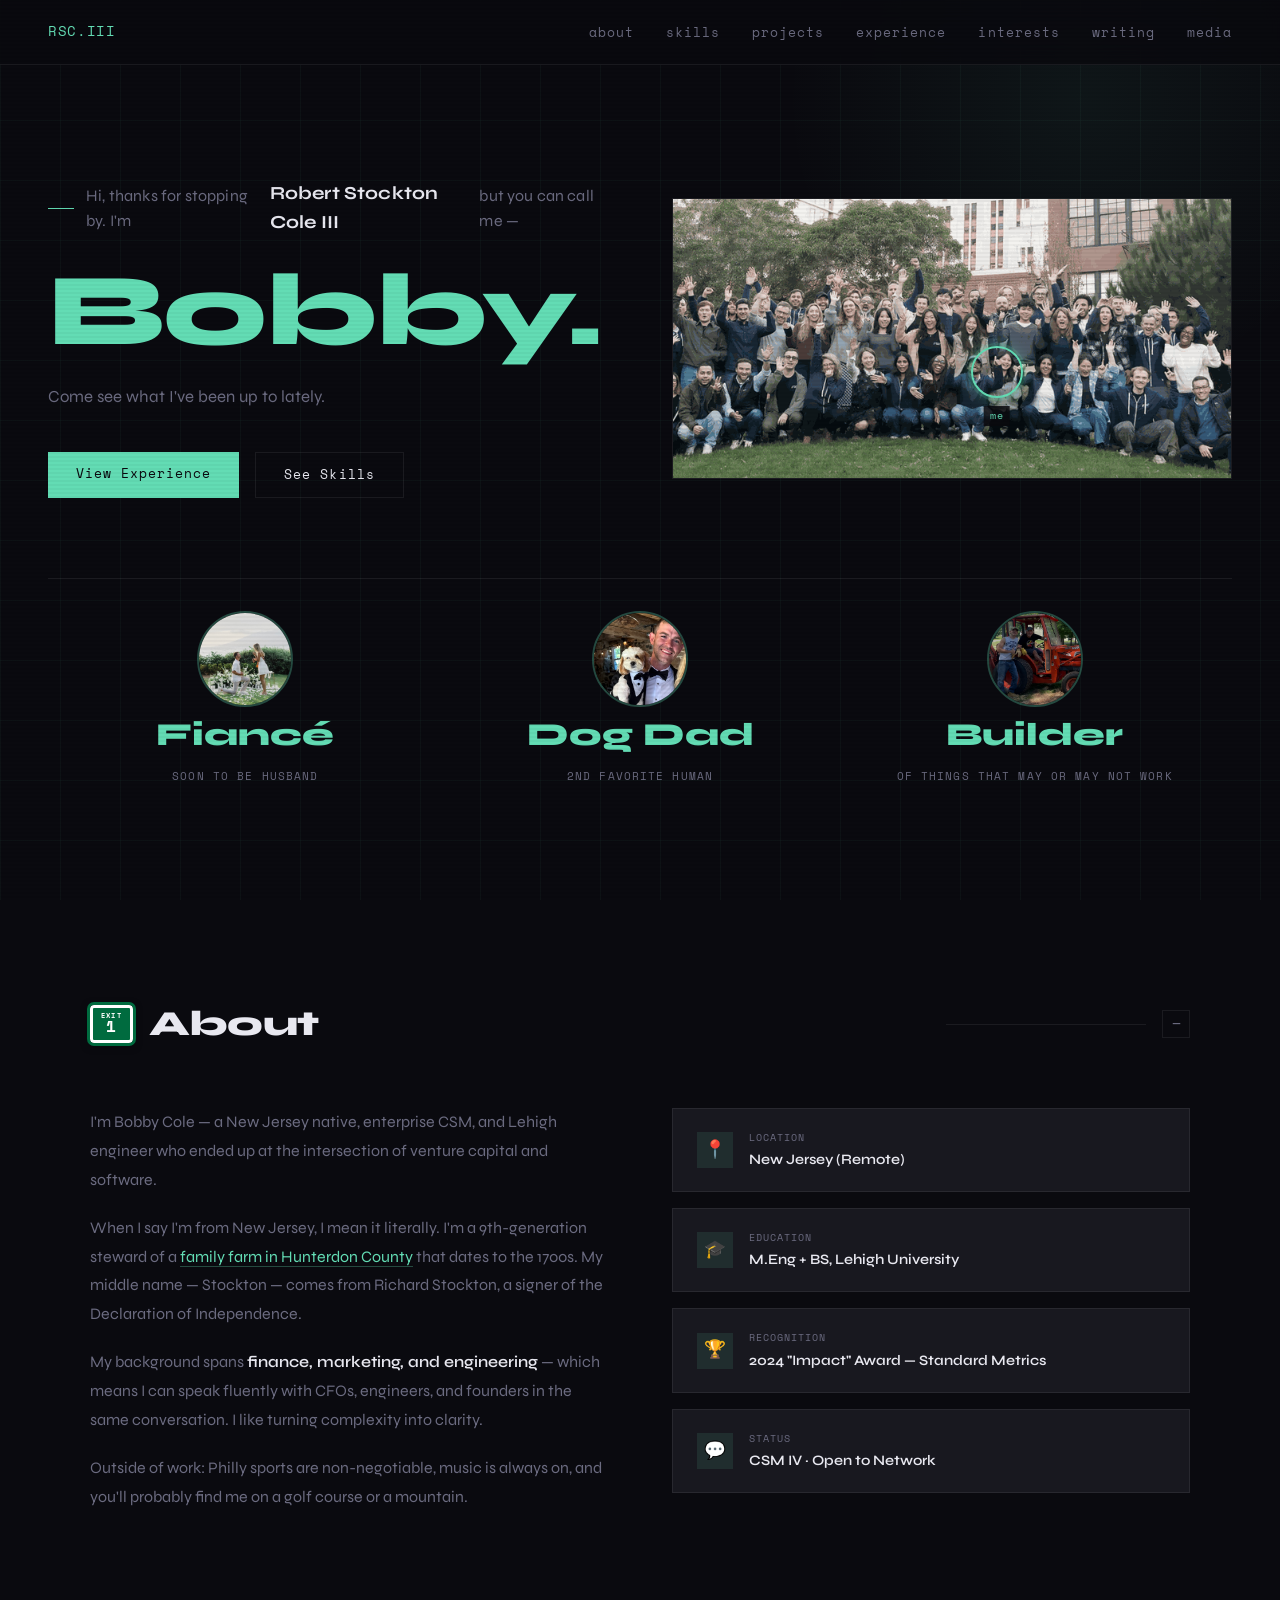
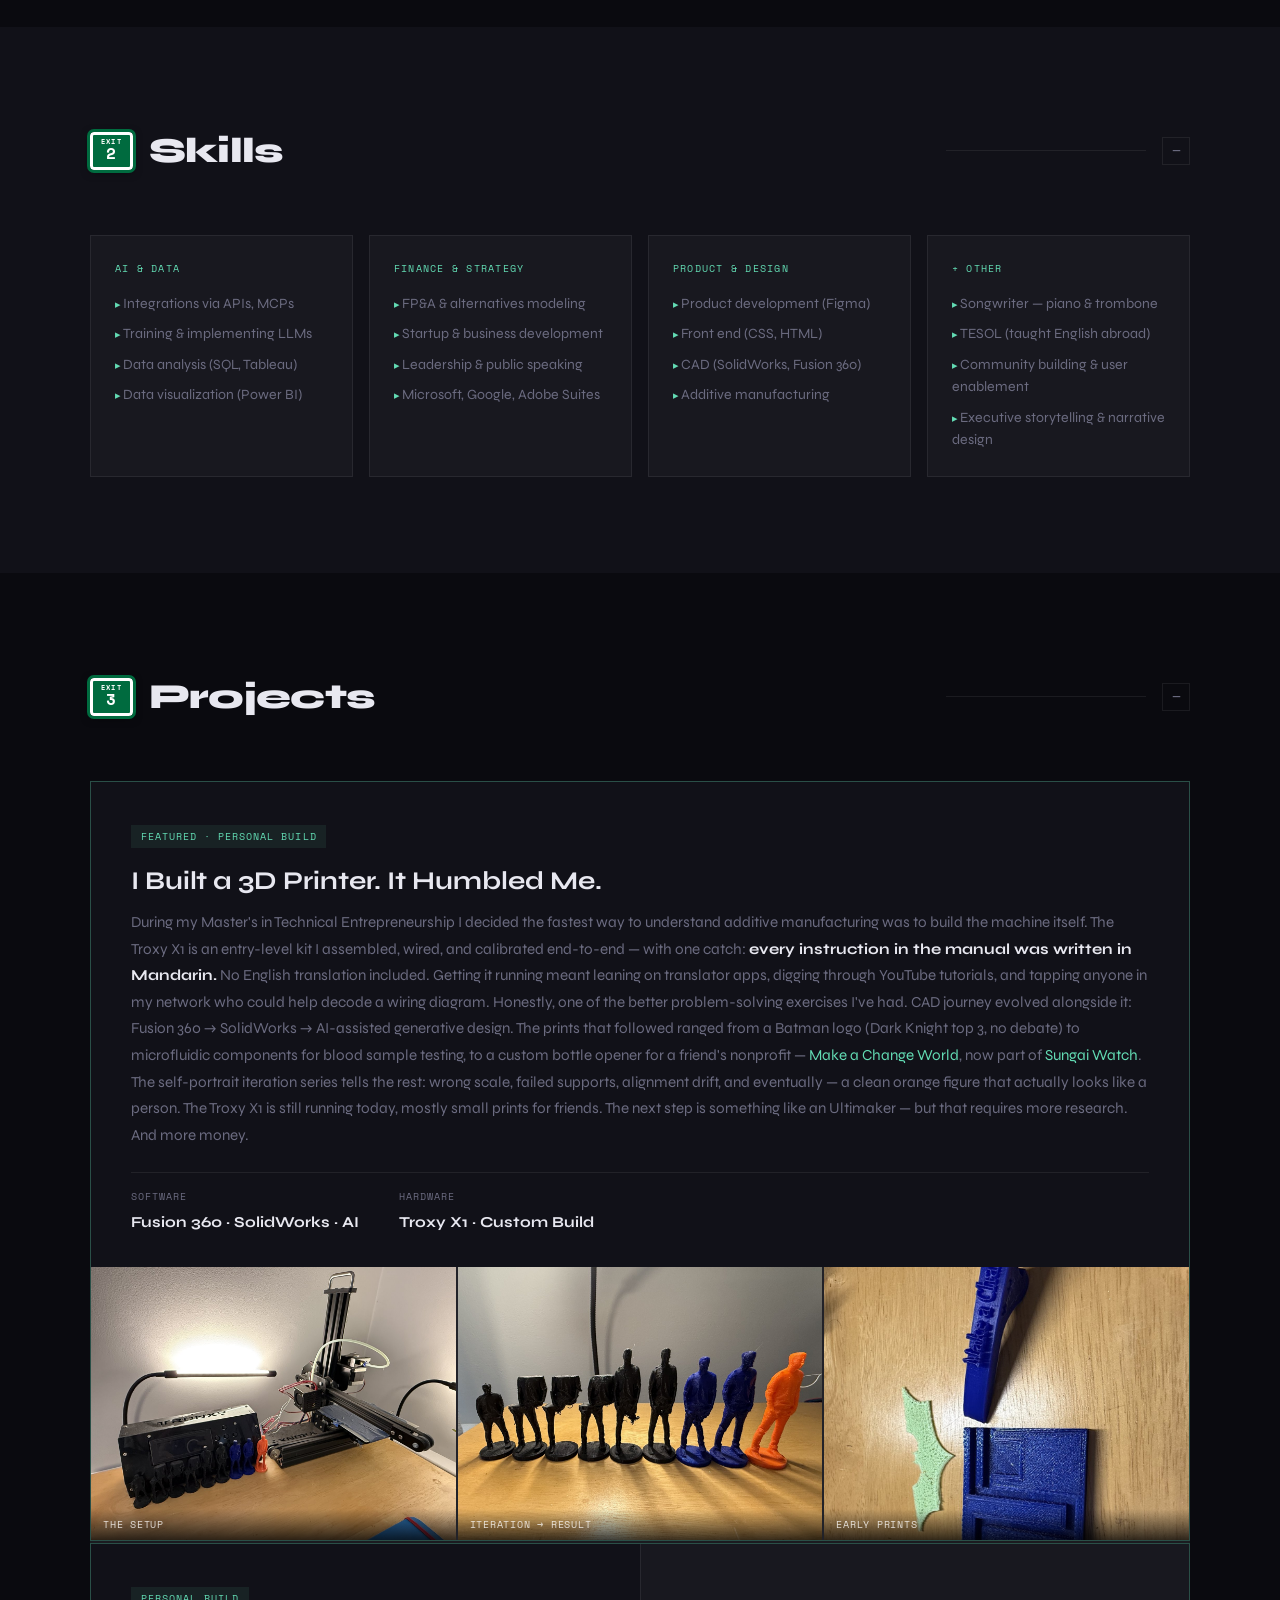
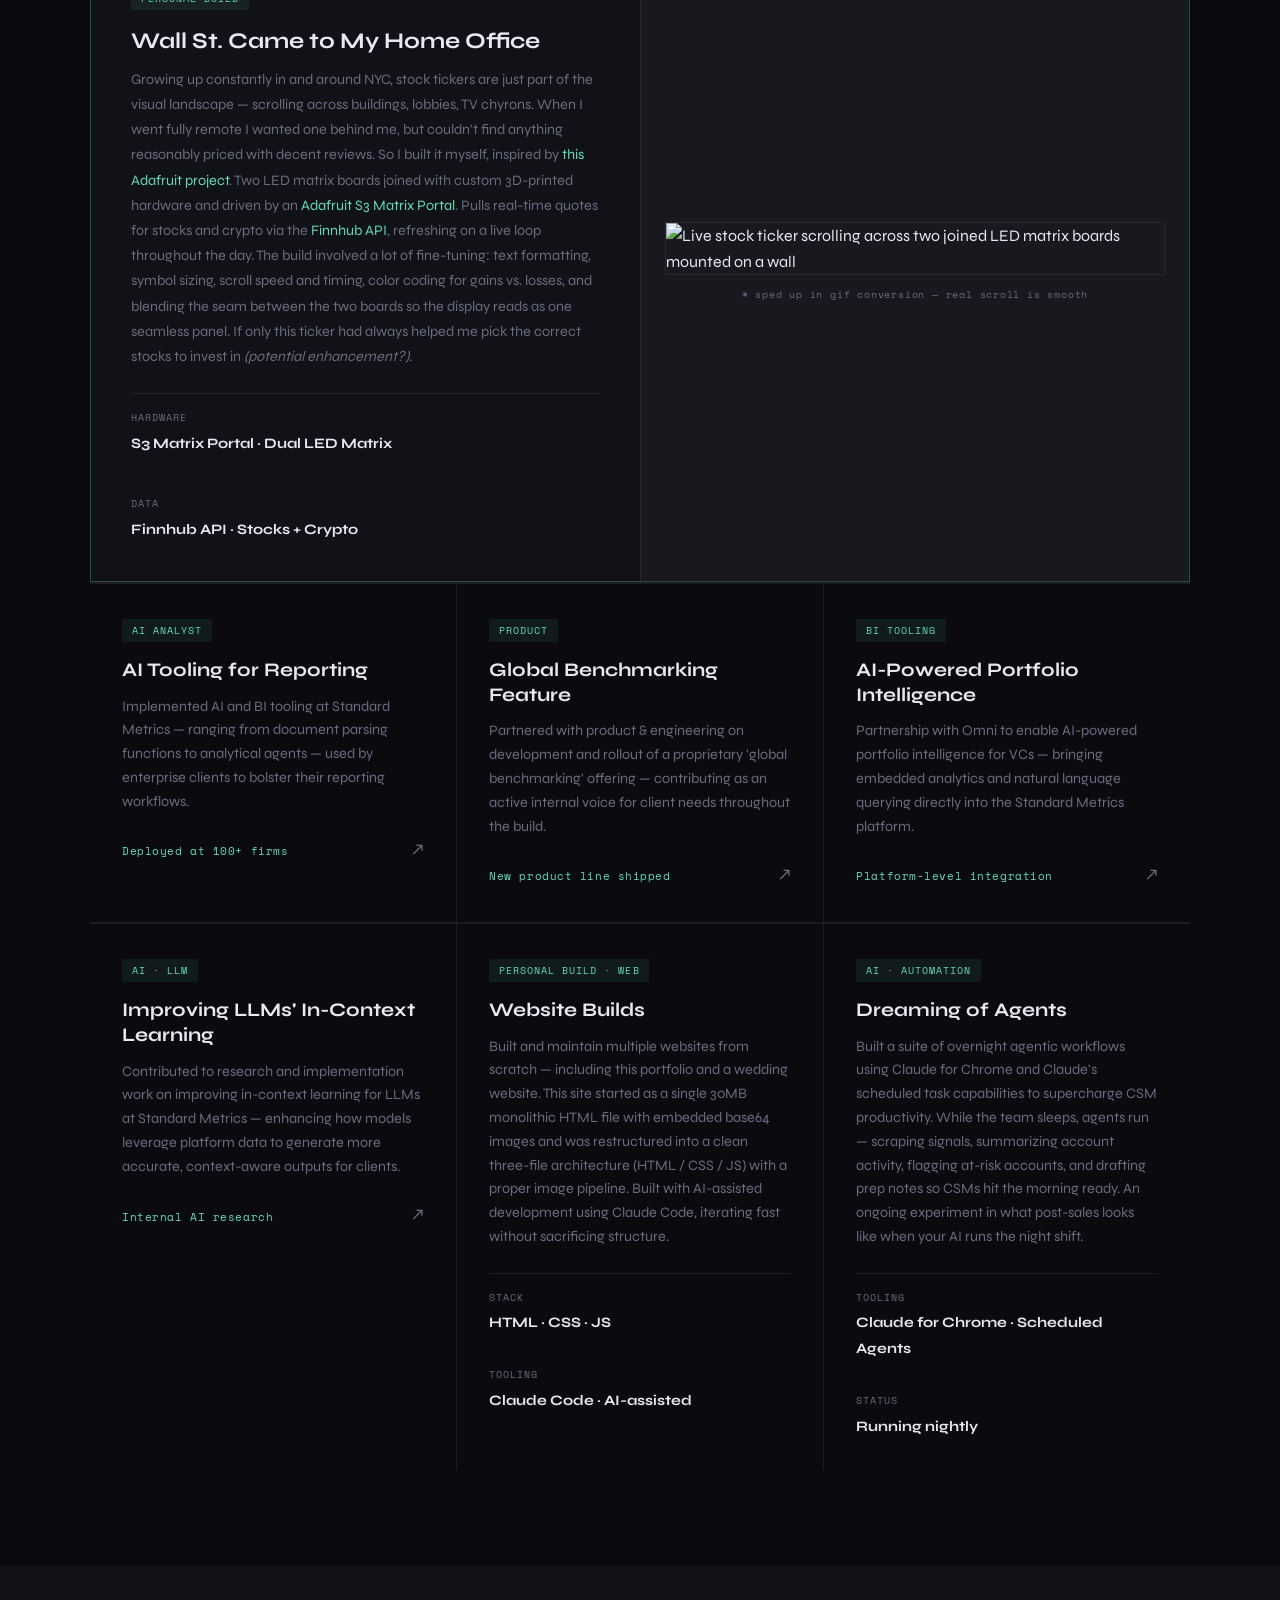
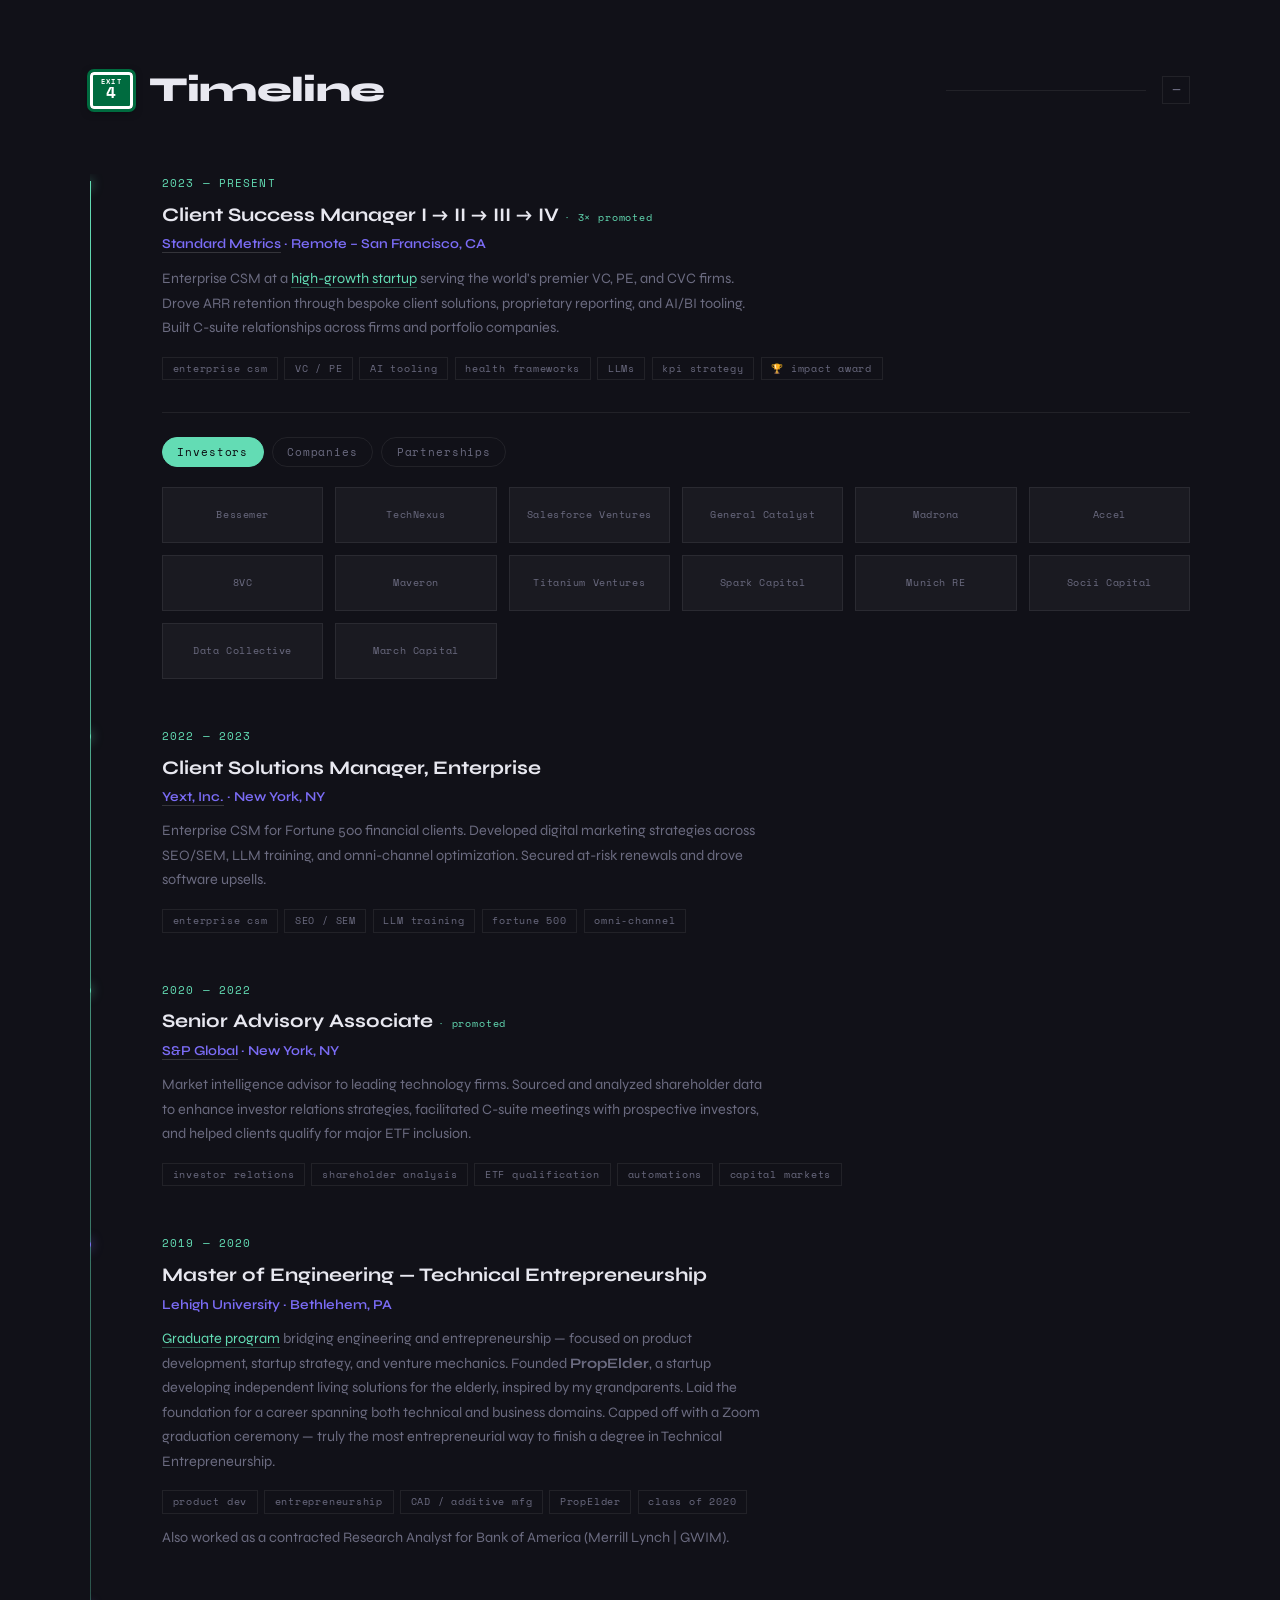
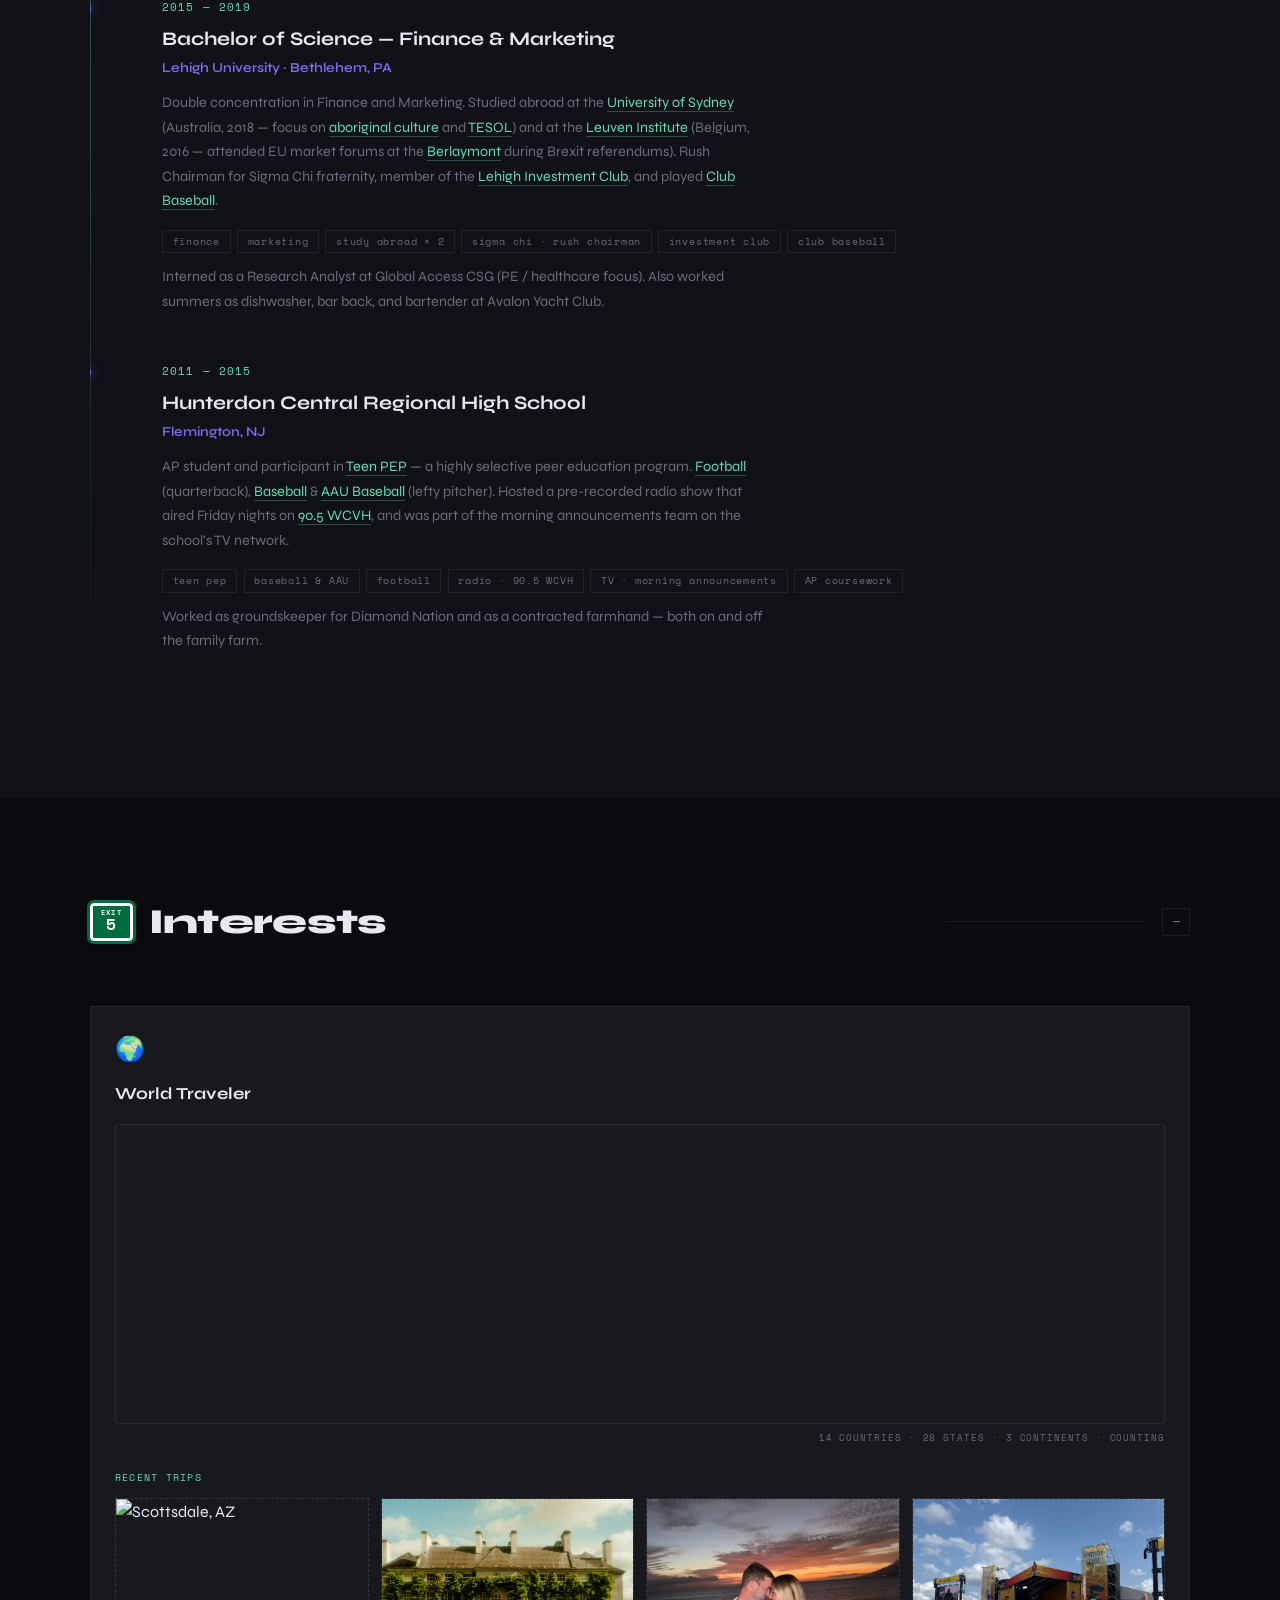
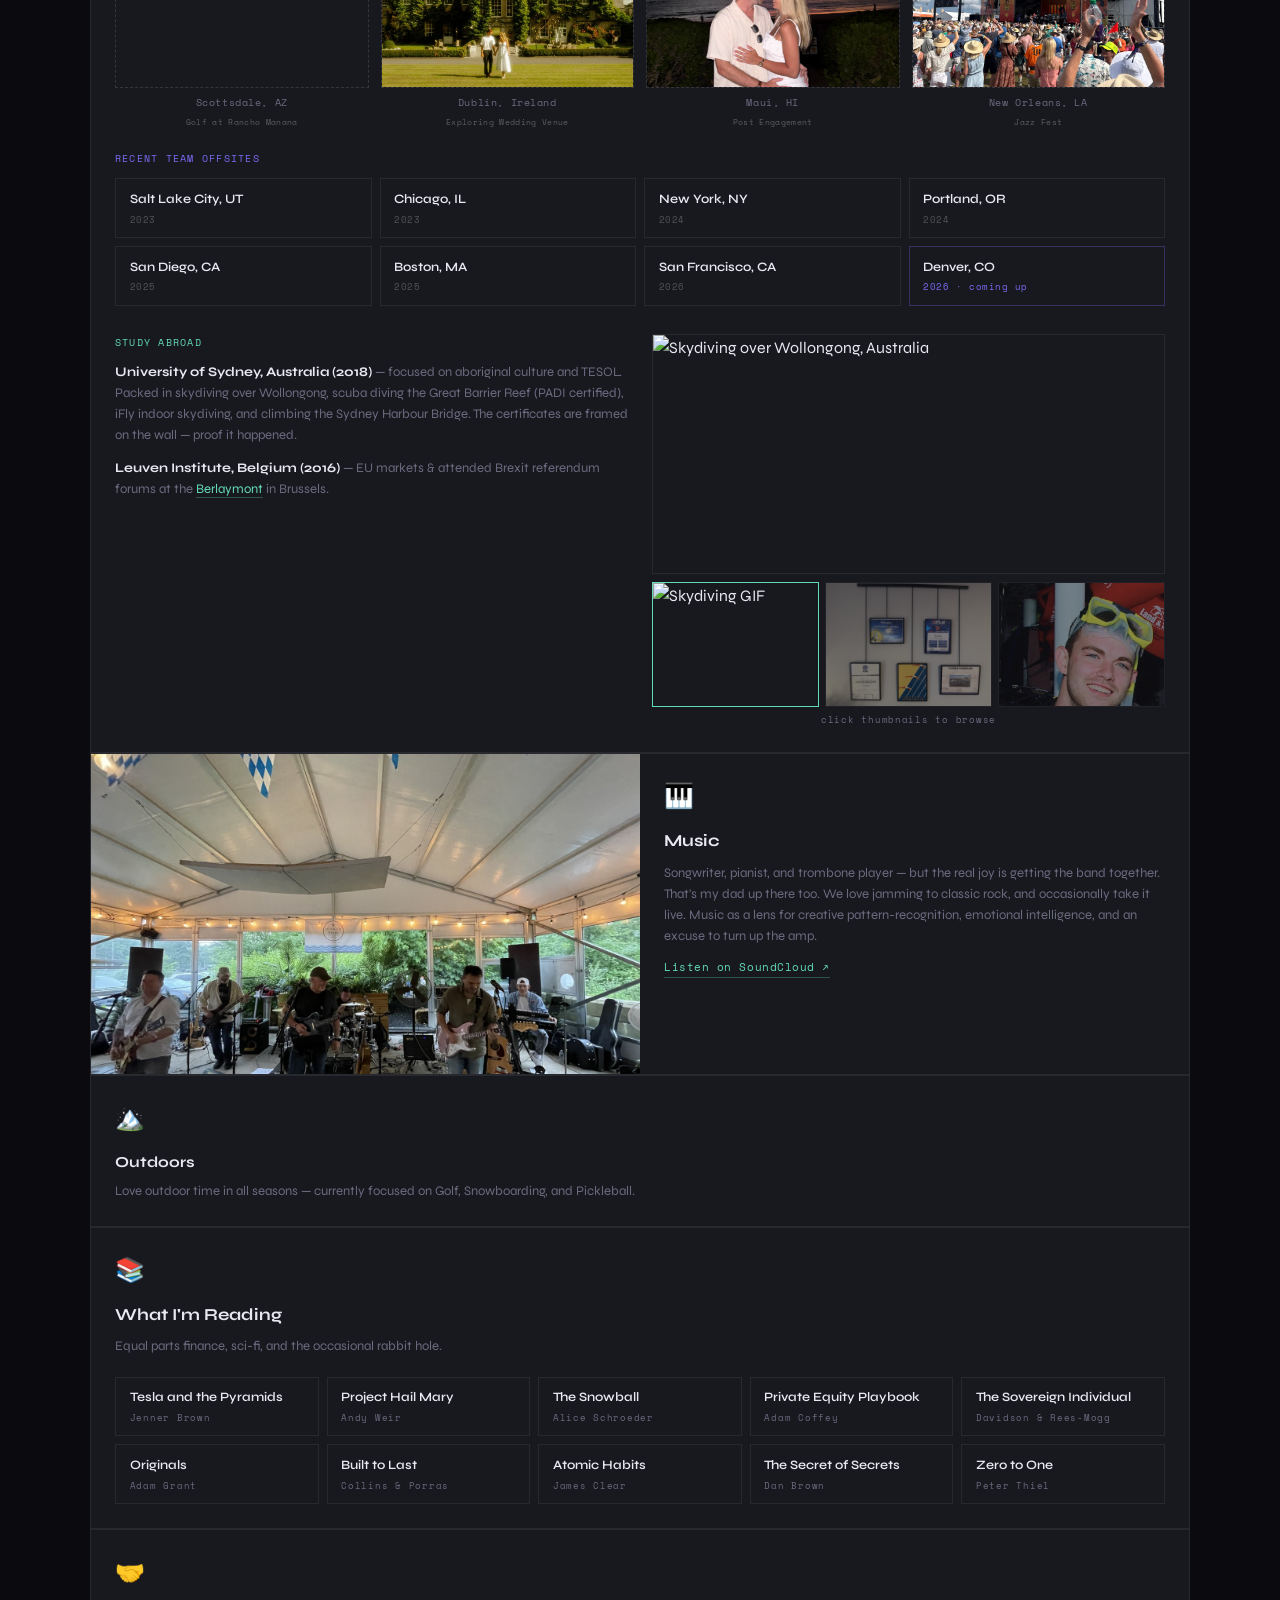
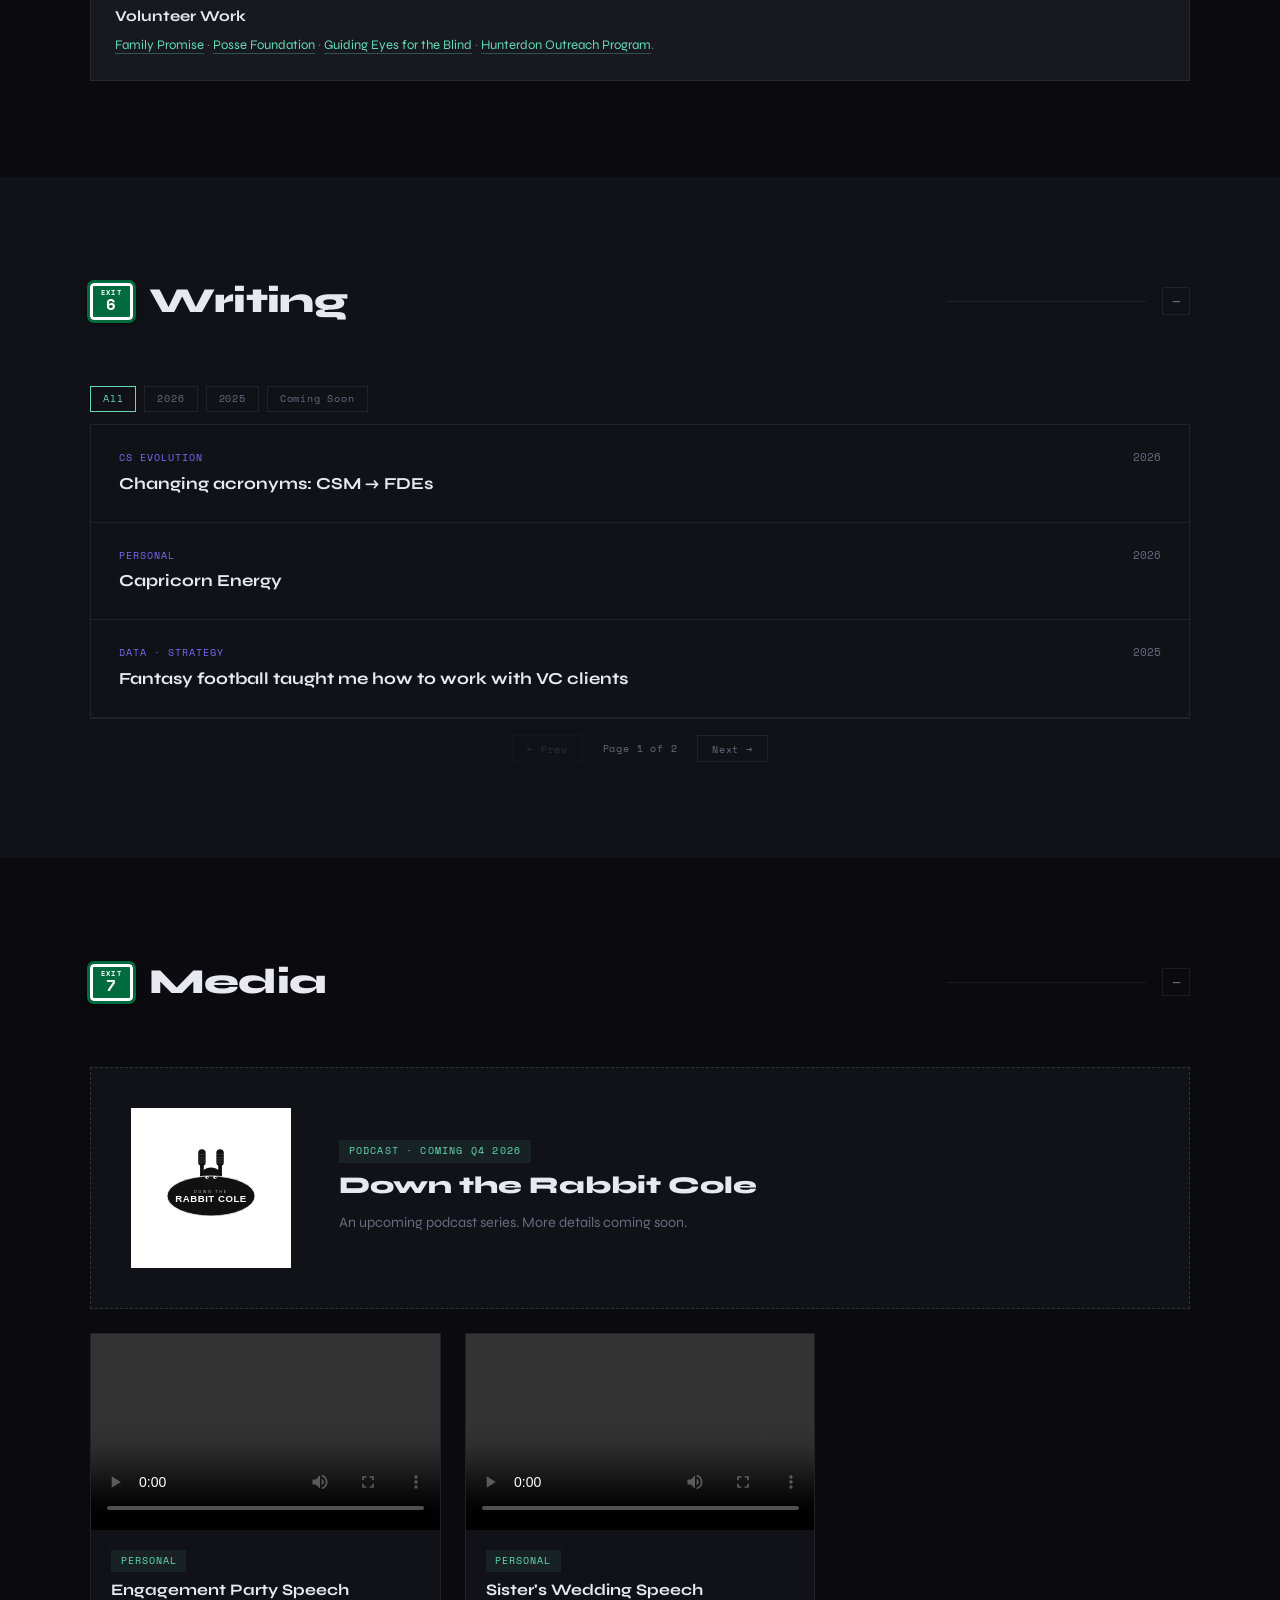
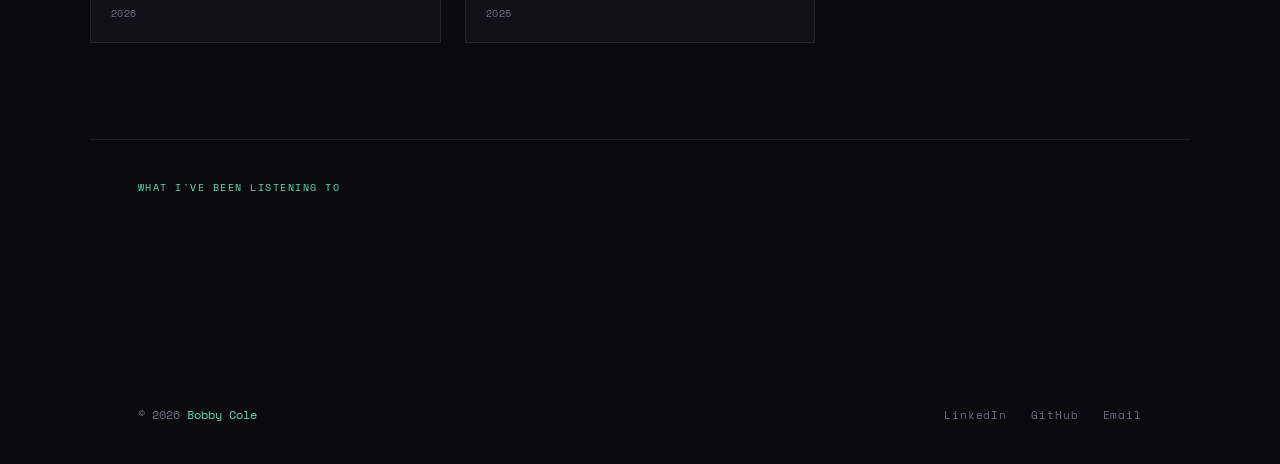
==== commit 23c6037e: "Update to CSM IV, 3x promoted" ====
--- a/index.html
+++ b/index.html
@@ -141,7 +141,7 @@
         <div class="about-card-icon">💬</div>
         <div>
           <span class="about-card-label">STATUS</span>
-          <span class="about-card-val">CSM III · Open to Network</span>
+          <span class="about-card-val">CSM IV · Open to Network</span>
         </div>
       </div>
     </div>
@@ -374,7 +374,7 @@
     <div class="timeline-item">
       <div class="timeline-dot"></div>
       <div class="timeline-date">2023 — PRESENT</div>
-      <div class="timeline-role">Client Success Manager I → II → III <span style="font-family:'Space Mono',monospace; font-size:0.65rem; color:var(--accent); letter-spacing:0.08em; font-weight:400;">· 2× promoted</span></div>
+      <div class="timeline-role">Client Success Manager I → II → III → IV <span style="font-family:'Space Mono',monospace; font-size:0.65rem; color:var(--accent); letter-spacing:0.08em; font-weight:400;">· 3× promoted</span></div>
       <div class="timeline-company"><a href="https://standardmetrics.io/" target="_blank" style="color:inherit; text-decoration:none; border-bottom:1px solid rgba(255,255,255,0.15);">Standard Metrics</a> · Remote – San Francisco, CA</div>
       <p class="timeline-desc">Enterprise CSM at a <a href="https://standardmetrics.io/announcing-our-23-7m-series-a-at-standard-metrics-formerly-known-as-quaestor/" target="_blank" style="color:var(--accent); text-decoration:none; border-bottom:1px solid rgba(99,220,180,0.3);">high-growth startup</a> serving the world's premier VC, PE, and CVC firms. Drove ARR retention through bespoke client solutions, proprietary reporting, and AI/BI tooling. Built C-suite relationships across firms and portfolio companies.</p>
       <div class="timeline-tags">
@@ -812,6 +812,7 @@
 <div id="acronyms-overlay">
   <div id="acronyms-modal">
     <button class="close-btn">✕ CLOSE</button>
+    <button class="copy-link-btn" data-slug="acronyms">⧉ COPY LINK</button>
     <div class="article-wrap">
 
   <div class="article-eyebrow">CS EVOLUTION · AI · POST-SALES</div>
@@ -917,6 +918,7 @@
 <div id="fantasy-overlay">
   <div id="fantasy-modal">
     <button class="close-btn">✕ CLOSE</button>
+    <button class="copy-link-btn" data-slug="fantasy-football">⧉ COPY LINK</button>
     <div class="article-wrap">
 
   <div class="article-eyebrow">DATA · STRATEGY · SPORTS</div>
@@ -1038,6 +1040,7 @@
 <div id="thirtyclients-overlay">
   <div id="thirtyclients-modal">
     <button class="close-btn">✕ CLOSE</button>
+    <button class="copy-link-btn" data-slug="30-vc-clients">⧉ COPY LINK</button>
     <div class="article-wrap">
 
   <div class="article-eyebrow">ENTERPRISE · VC · DATA</div>
@@ -1138,6 +1141,7 @@
 <div id="birthday-overlay">
   <div id="birthday-modal">
     <button class="close-btn">✕ CLOSE</button>
+    <button class="copy-link-btn" data-slug="capricorn-energy">⧉ COPY LINK</button>
     <div class="article-wrap">
 
   <div class="article-eyebrow">PERSONAL · DECEMBER 30 · CAPRICORN</div>
--- a/styles.css
+++ b/styles.css
@@ -1434,6 +1434,19 @@
     color: #c8c8d8;
     line-height: 1.85;
   }
+  .copy-link-btn {
+    position: absolute;
+    top: 1.25rem; right: 7.25rem;
+    font-family: 'Space Mono', monospace;
+    font-size: 0.75rem; color: var(--muted);
+    background: none; border: 1px solid rgba(255,255,255,0.1);
+    padding: 0.3rem 0.75rem; cursor: pointer;
+    letter-spacing: 0.08em; transition: color 0.2s, border-color 0.2s;
+    white-space: nowrap;
+  }
+  .copy-link-btn:hover { color: var(--accent); border-color: var(--accent); }
+  .copy-link-btn.copied { color: var(--accent); border-color: var(--accent); }
+
   #acronyms-modal .close-btn {
     position: absolute;
     top: 1.25rem; right: 1.5rem;
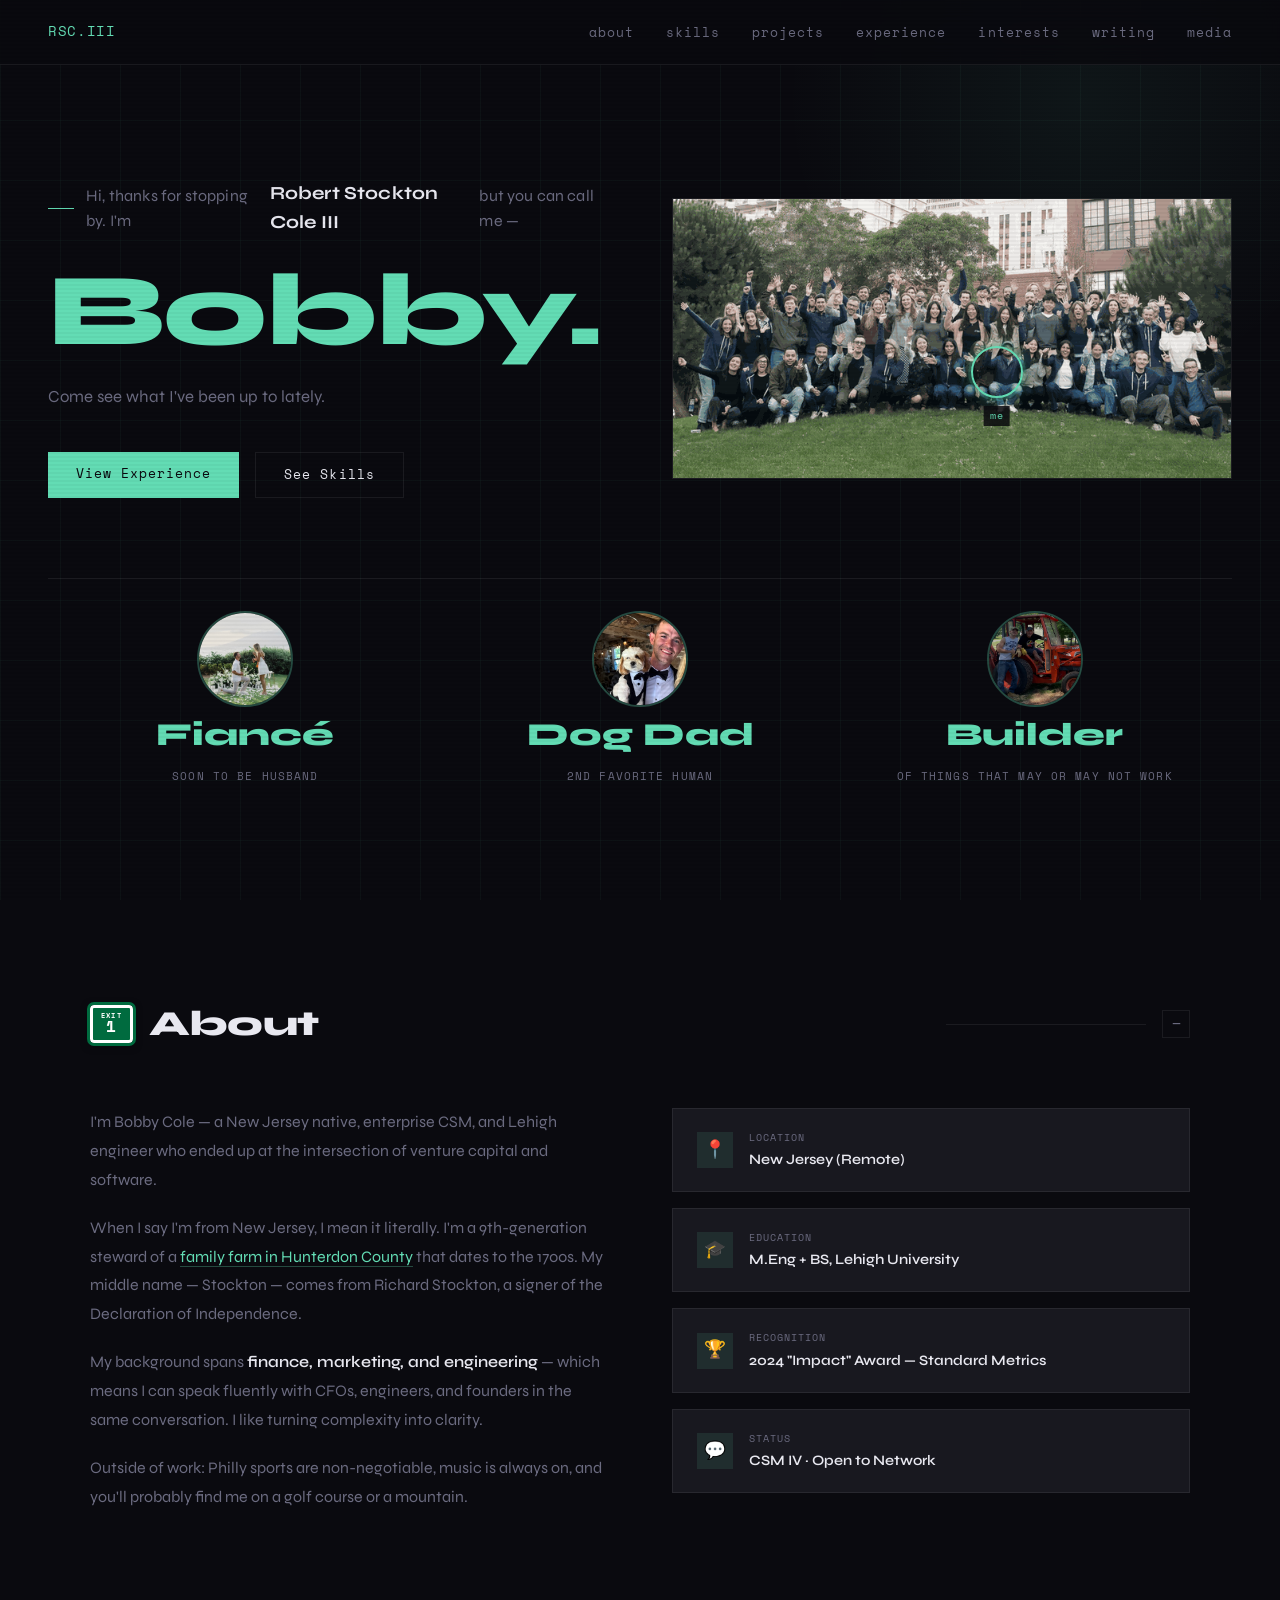
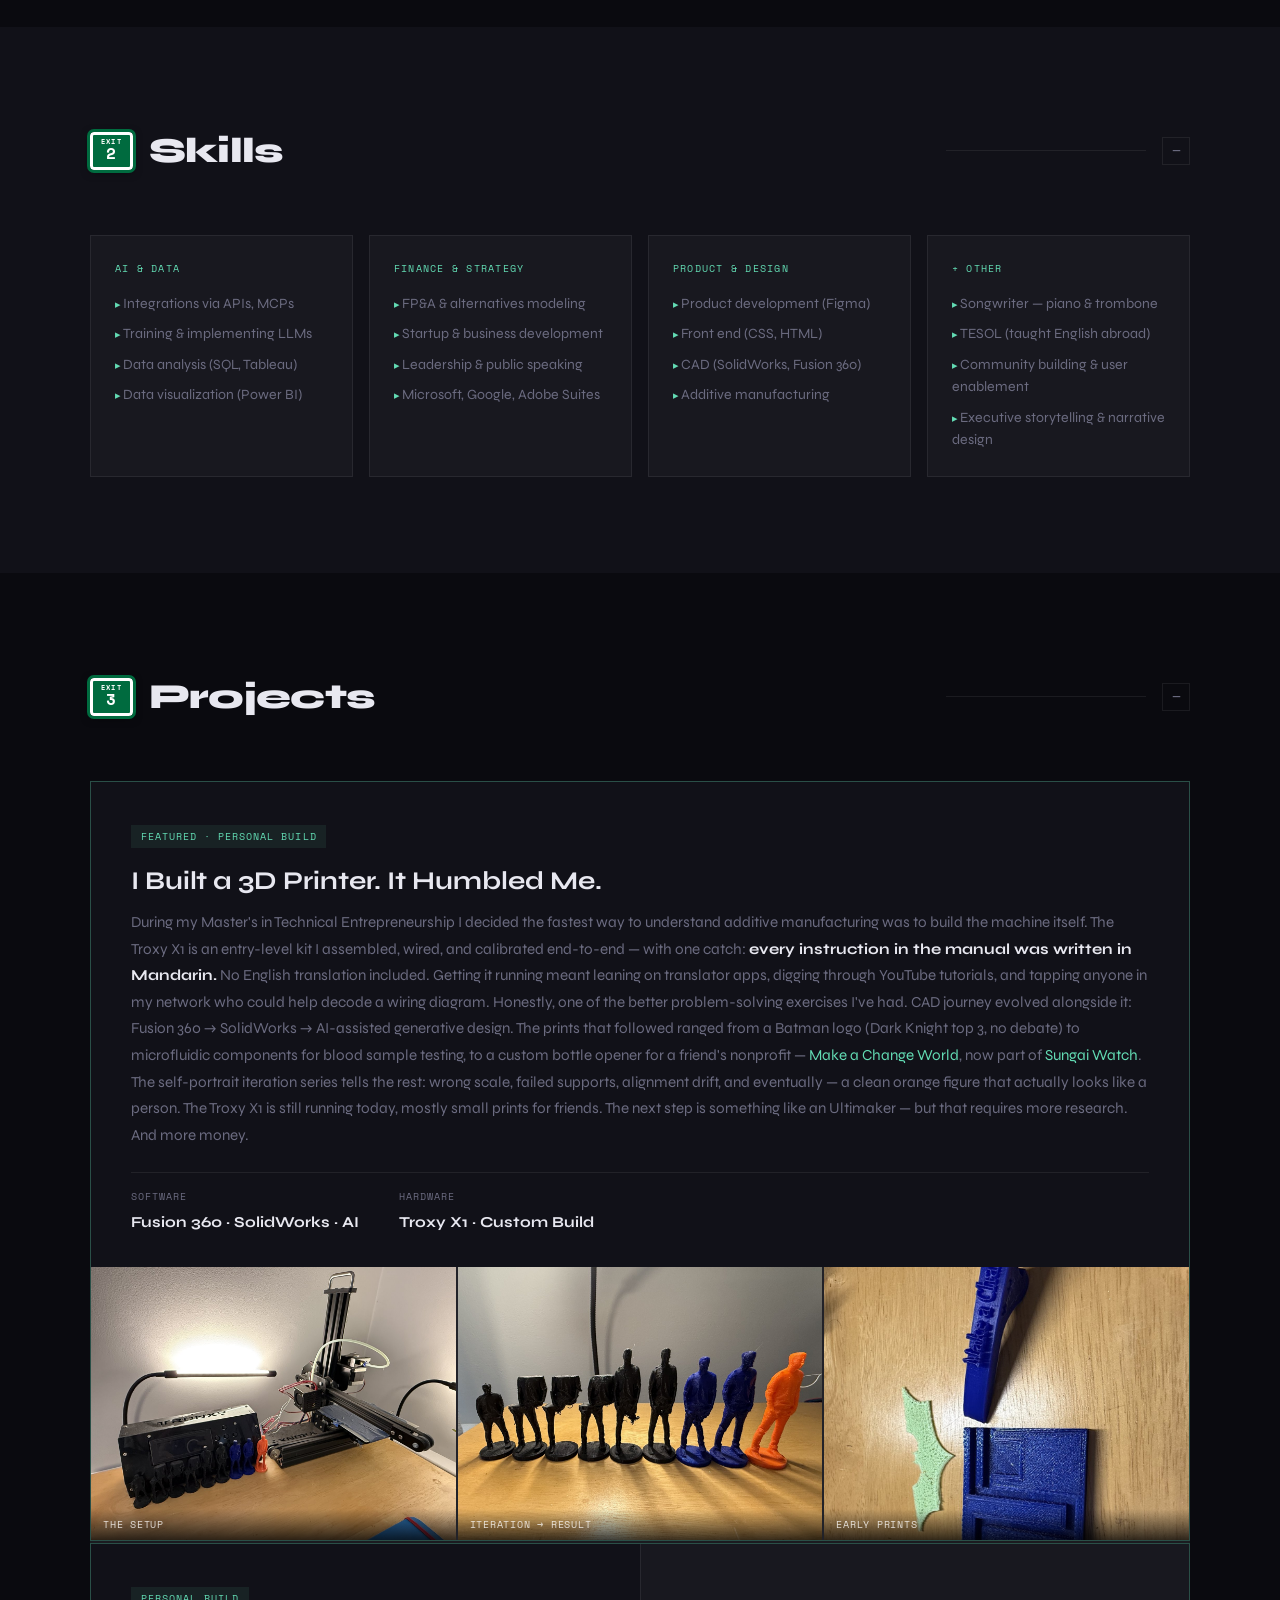
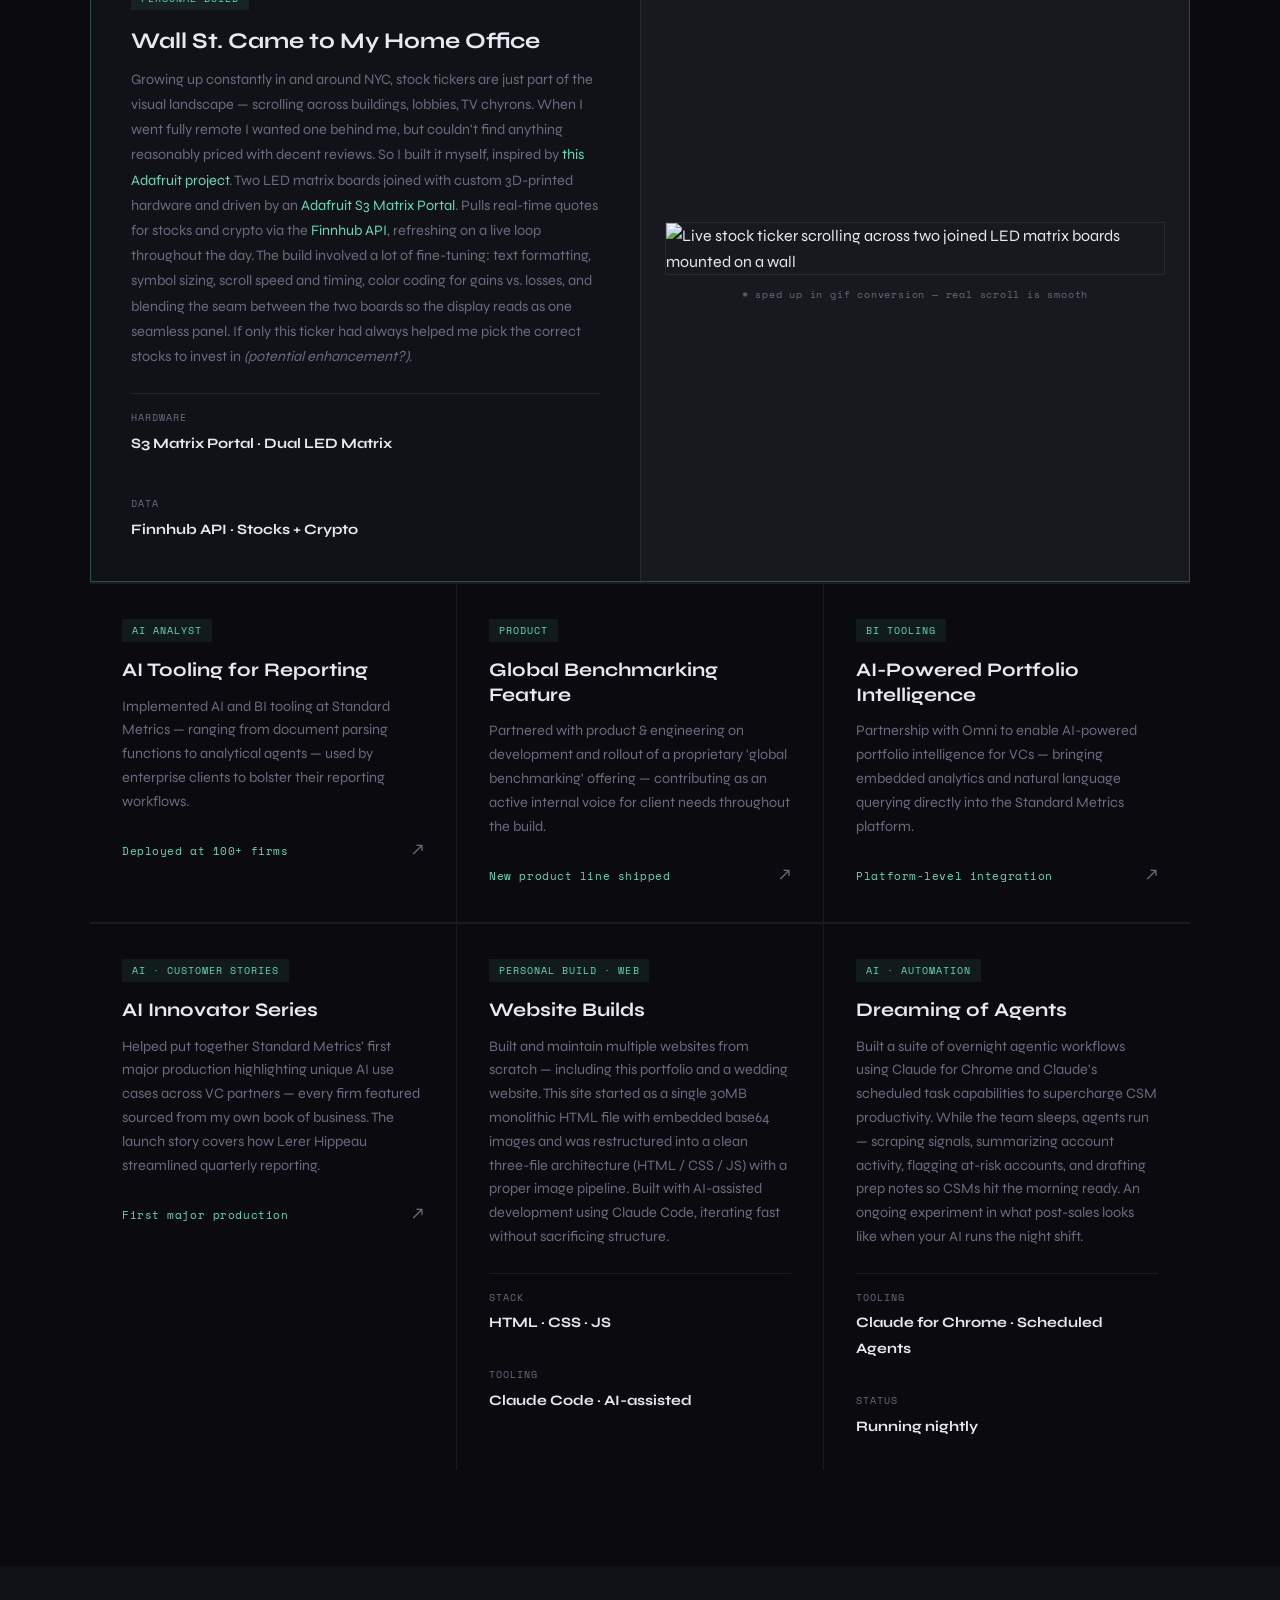
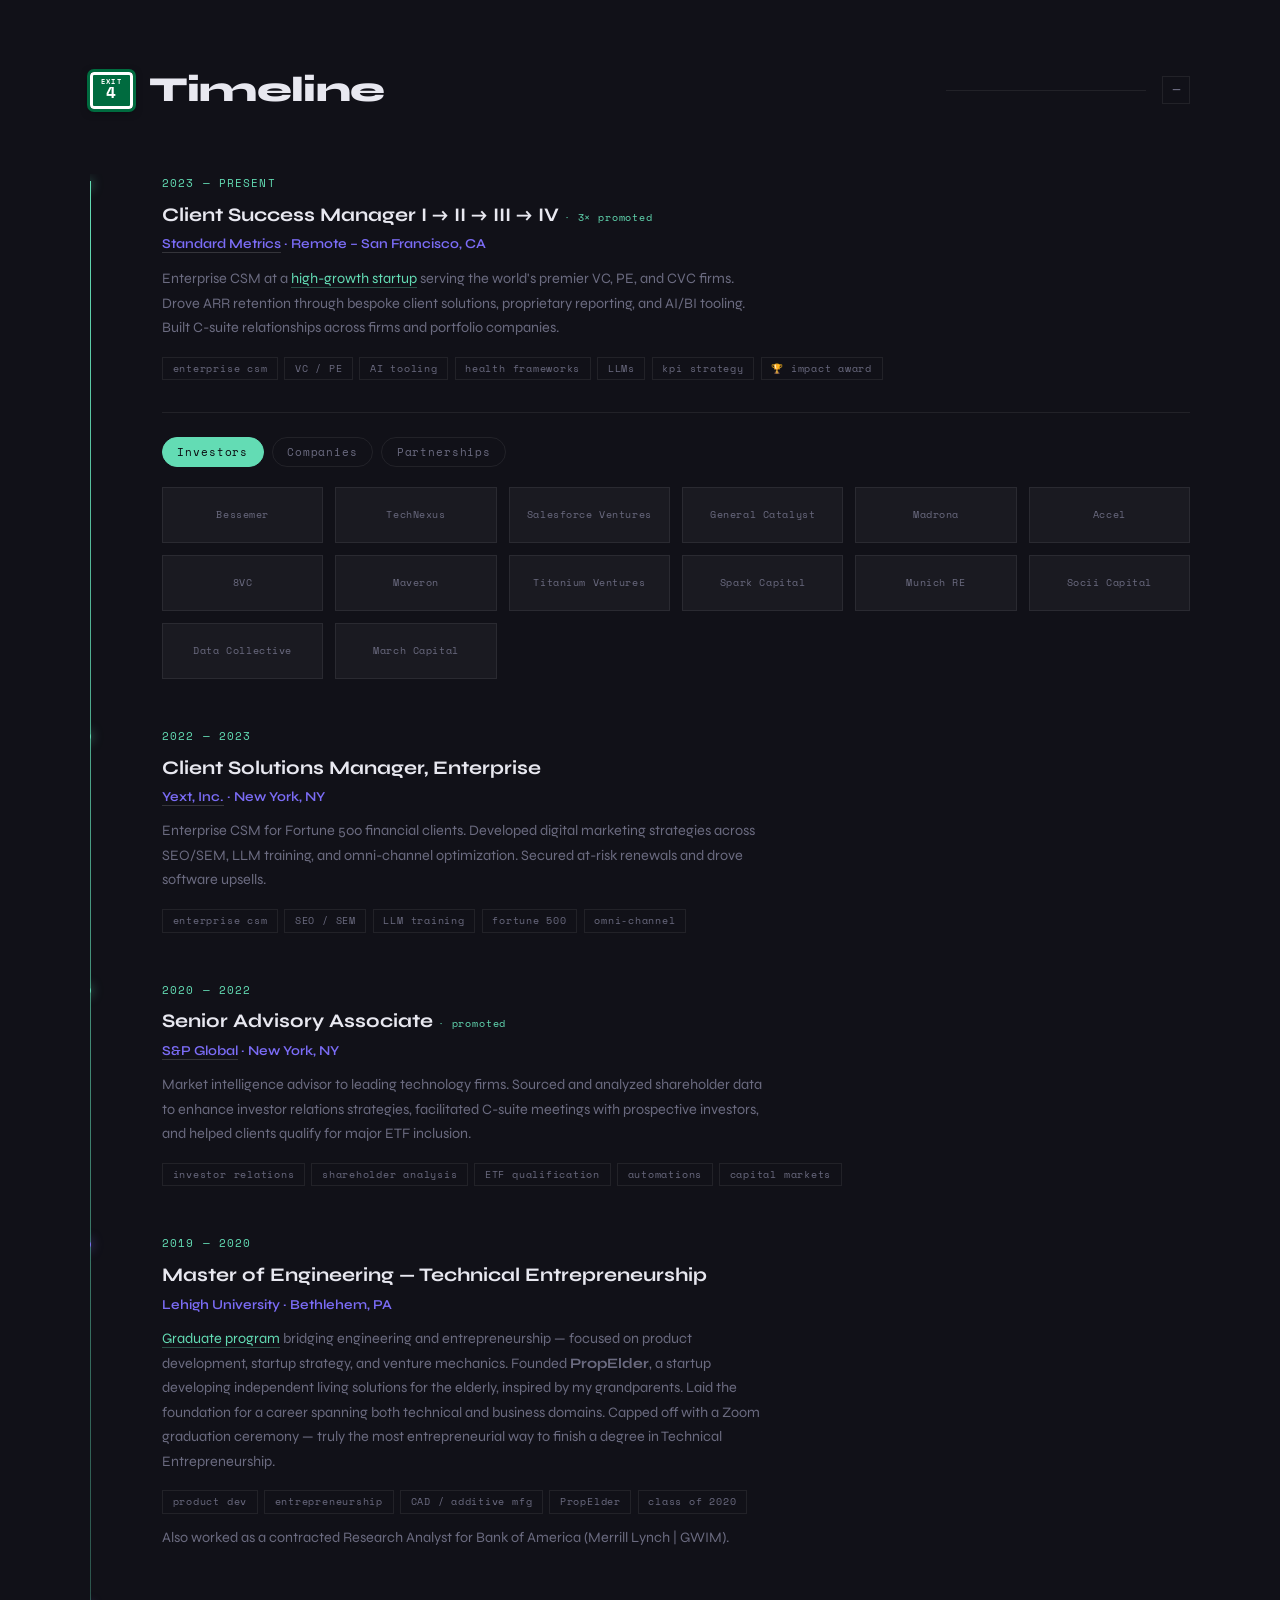
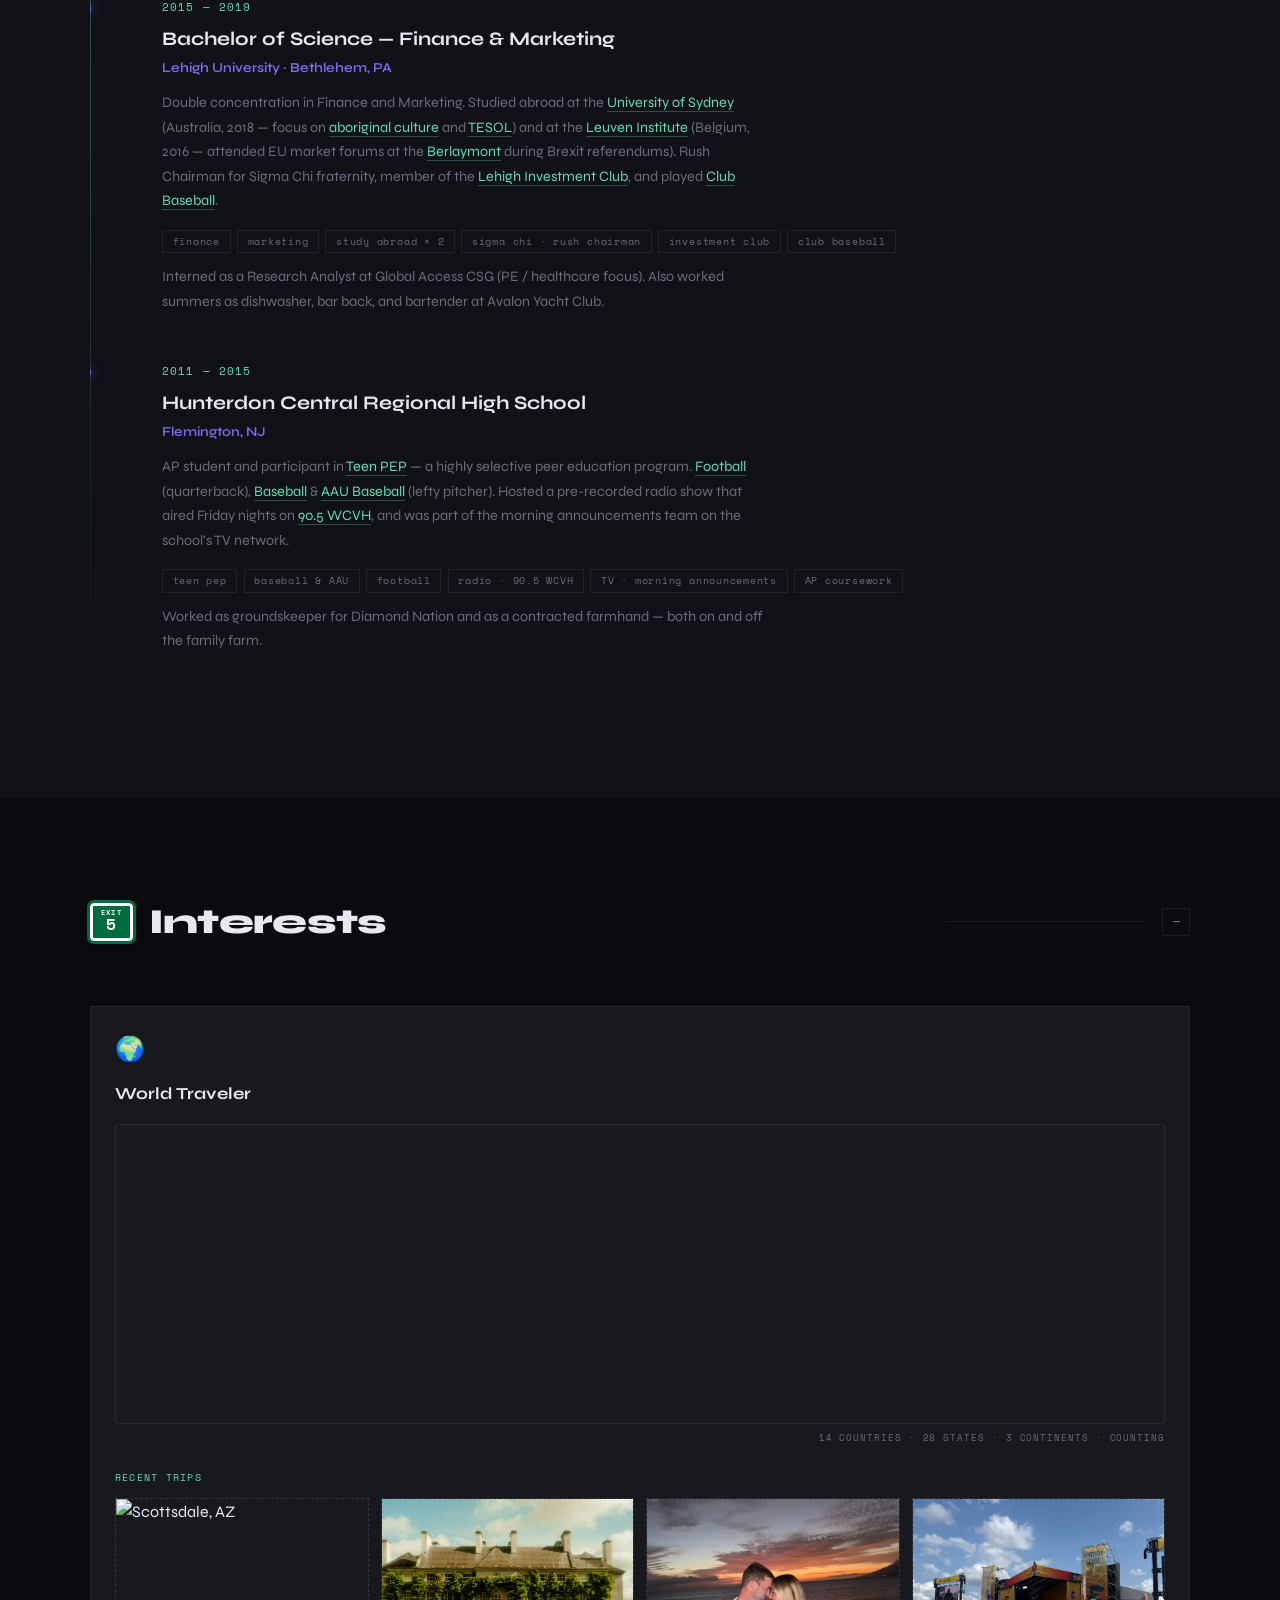
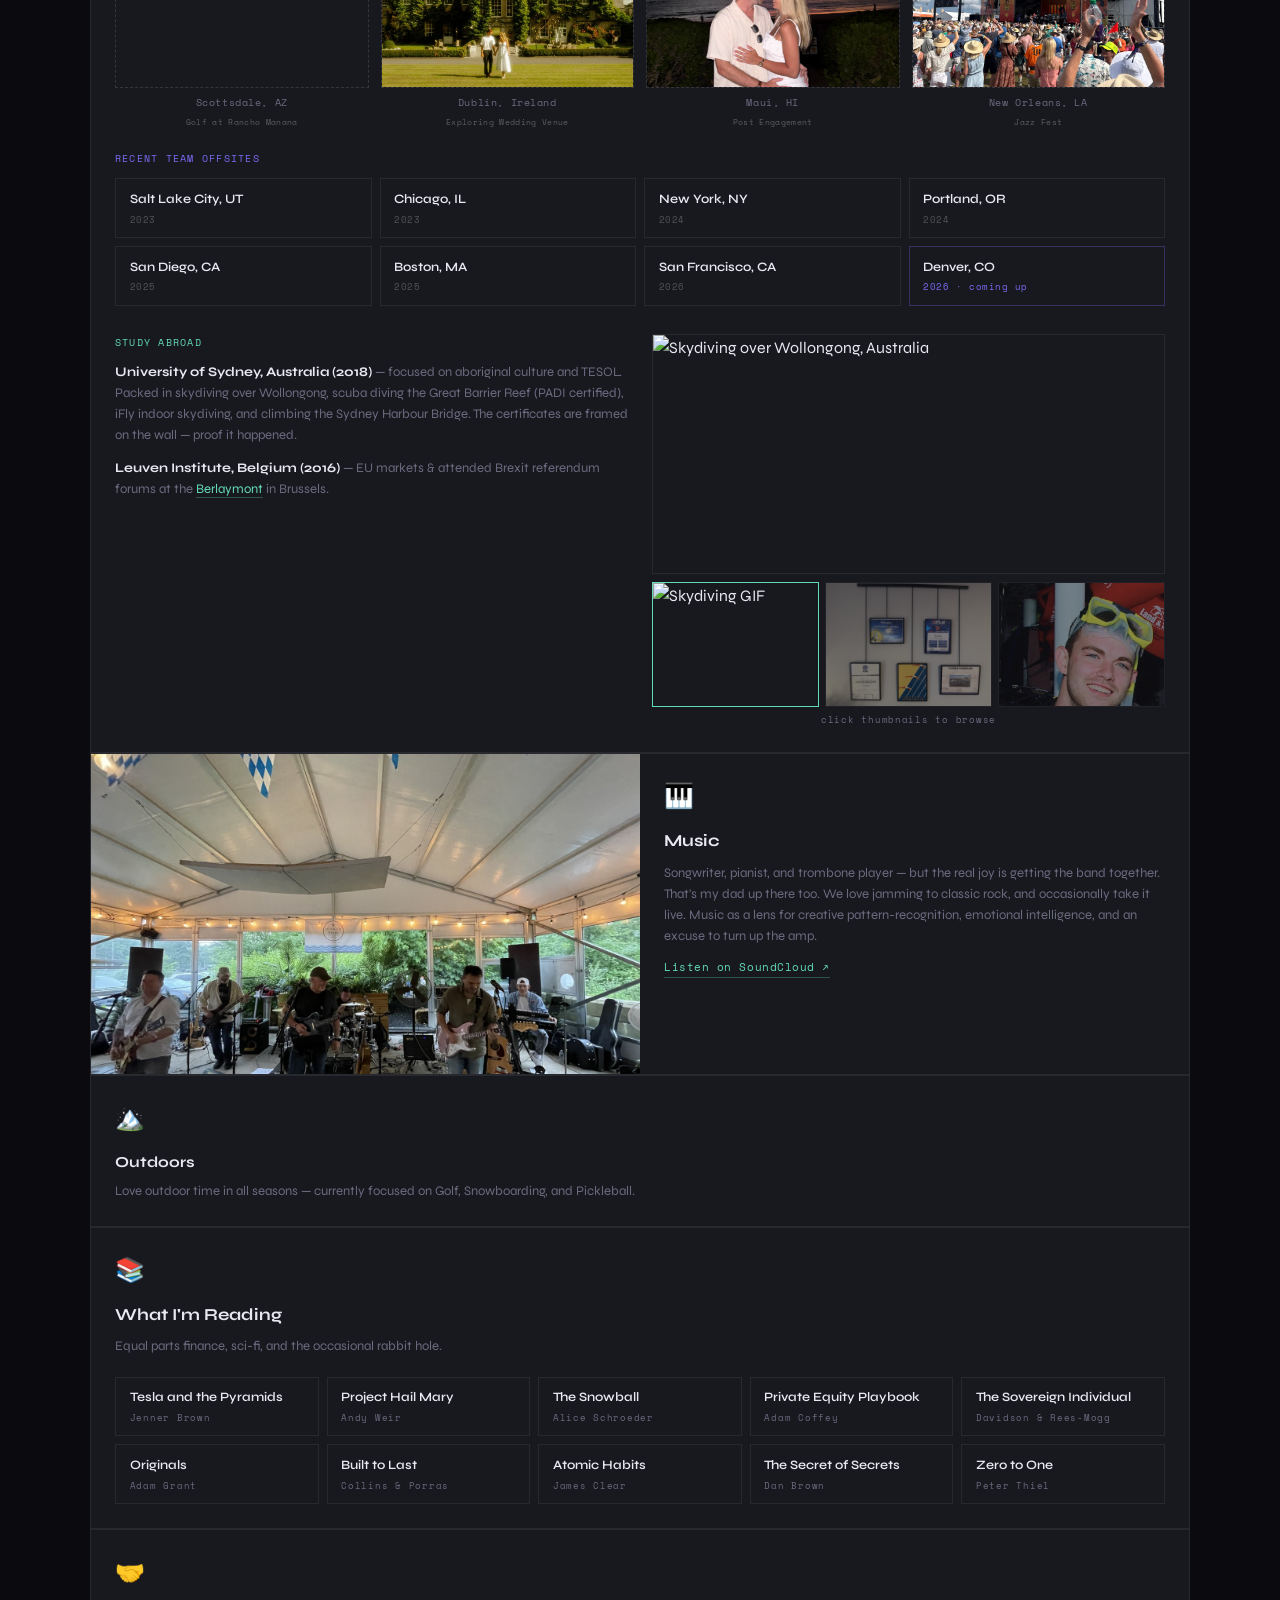
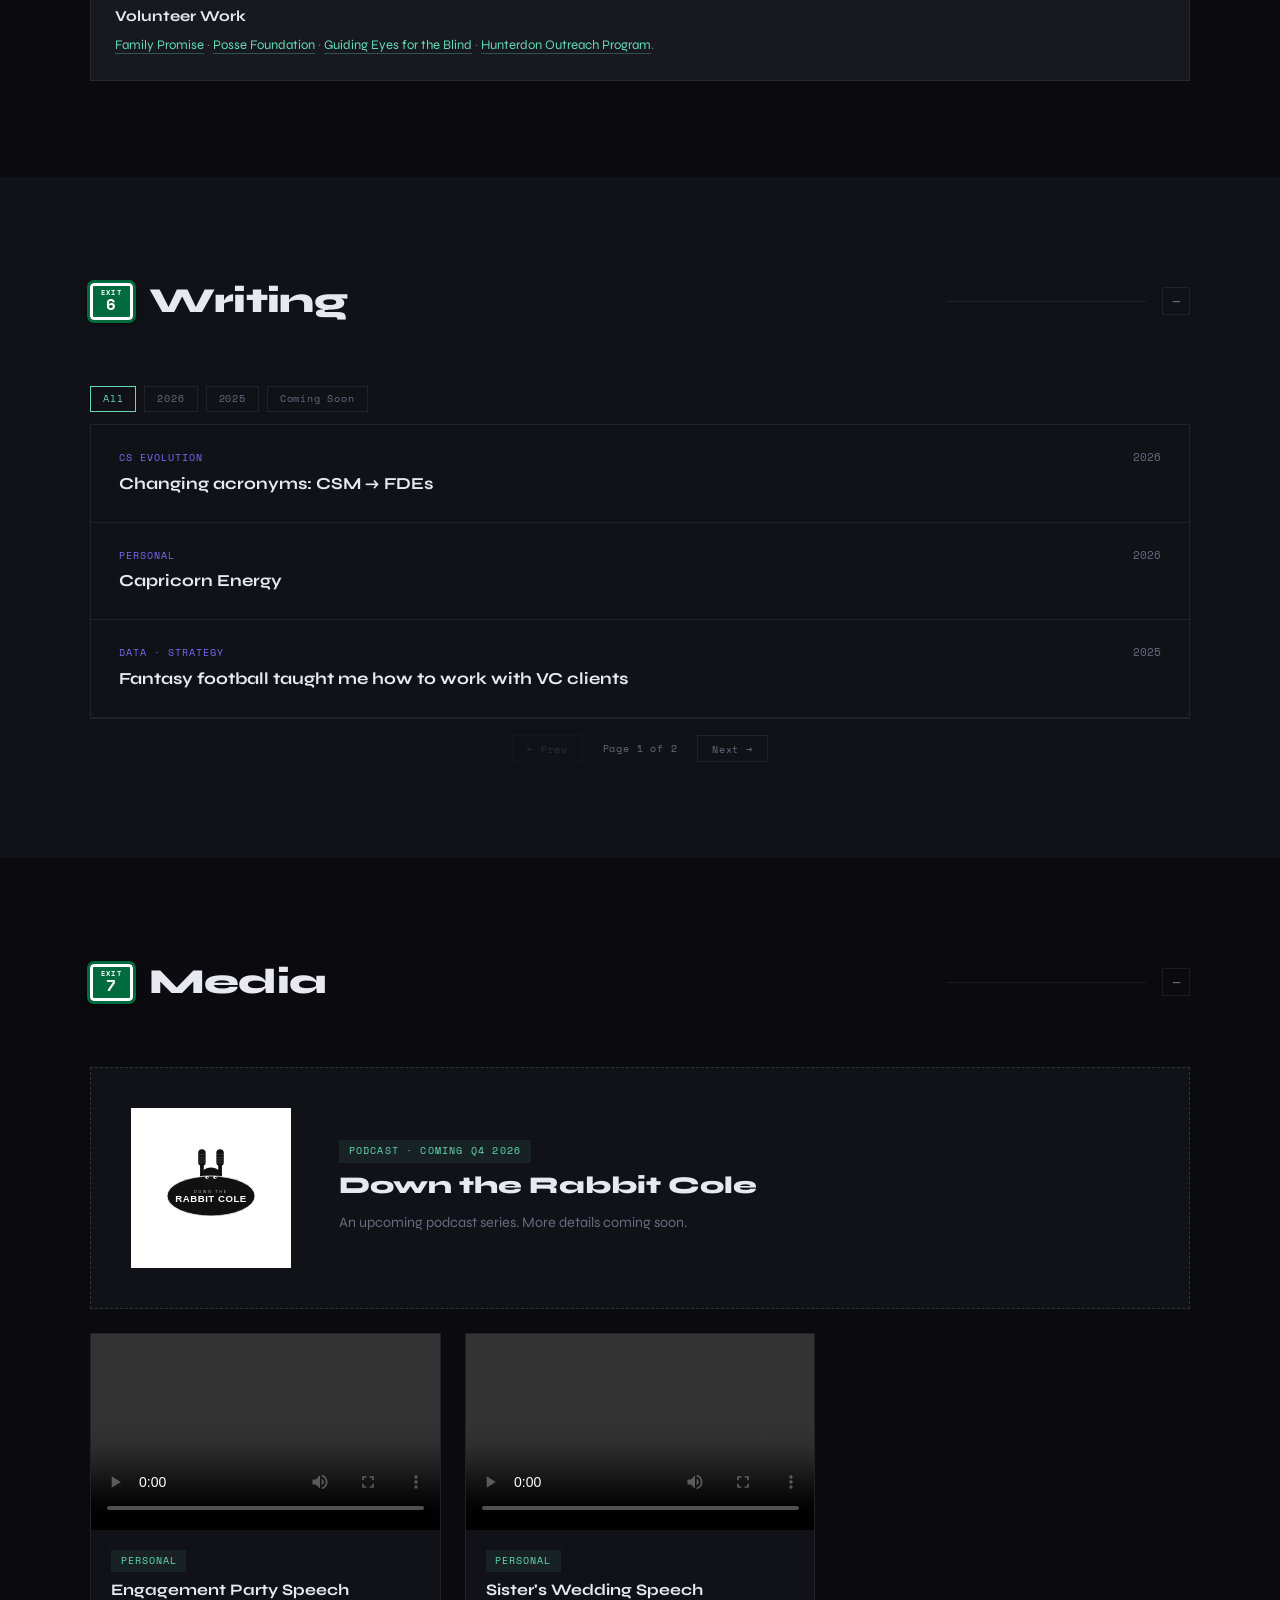
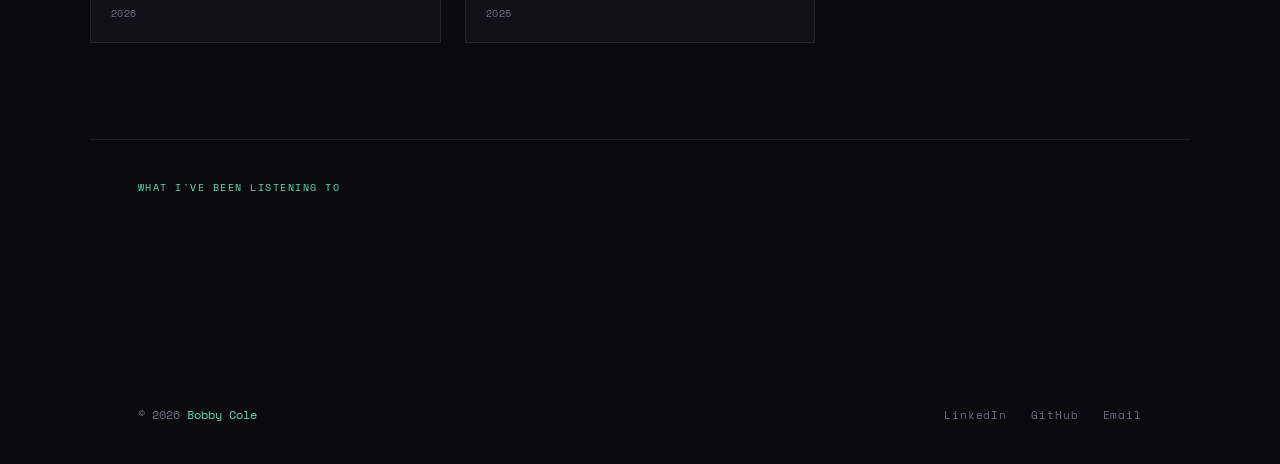
==== commit ea4470a2: "Replace in-context learning card with AI Innovator Series" ====
--- a/index.html
+++ b/index.html
@@ -312,12 +312,12 @@
       </div>
     </a>
 
-    <a class="project-card" href="https://standardmetrics.io/improving-llms-in-context-learning-at-standard-metrics/" target="_blank" style="text-decoration:none; color:inherit; display:block;">
-      <span class="project-tag">AI · LLM</span>
-      <h3>Improving LLMs' In-Context Learning</h3>
-      <p>Contributed to research and implementation work on improving in-context learning for LLMs at Standard Metrics — enhancing how models leverage platform data to generate more accurate, context-aware outputs for clients.</p>
+    <a class="project-card" href="https://standardmetrics.io/customer-story/how-lerer-hippeau-streamlined-quarterly-reporting/" target="_blank" style="text-decoration:none; color:inherit; display:block;">
+      <span class="project-tag">AI · CUSTOMER STORIES</span>
+      <h3>AI Innovator Series</h3>
+      <p>Helped put together Standard Metrics' first major production highlighting unique AI use cases across VC partners — every firm featured sourced from my own book of business. The launch story covers how Lerer Hippeau streamlined quarterly reporting.</p>
       <div class="project-meta">
-        <span class="project-outcome">Internal AI research</span>
+        <span class="project-outcome">First major production</span>
         <span class="project-arrow">↗</span>
       </div>
     </a>
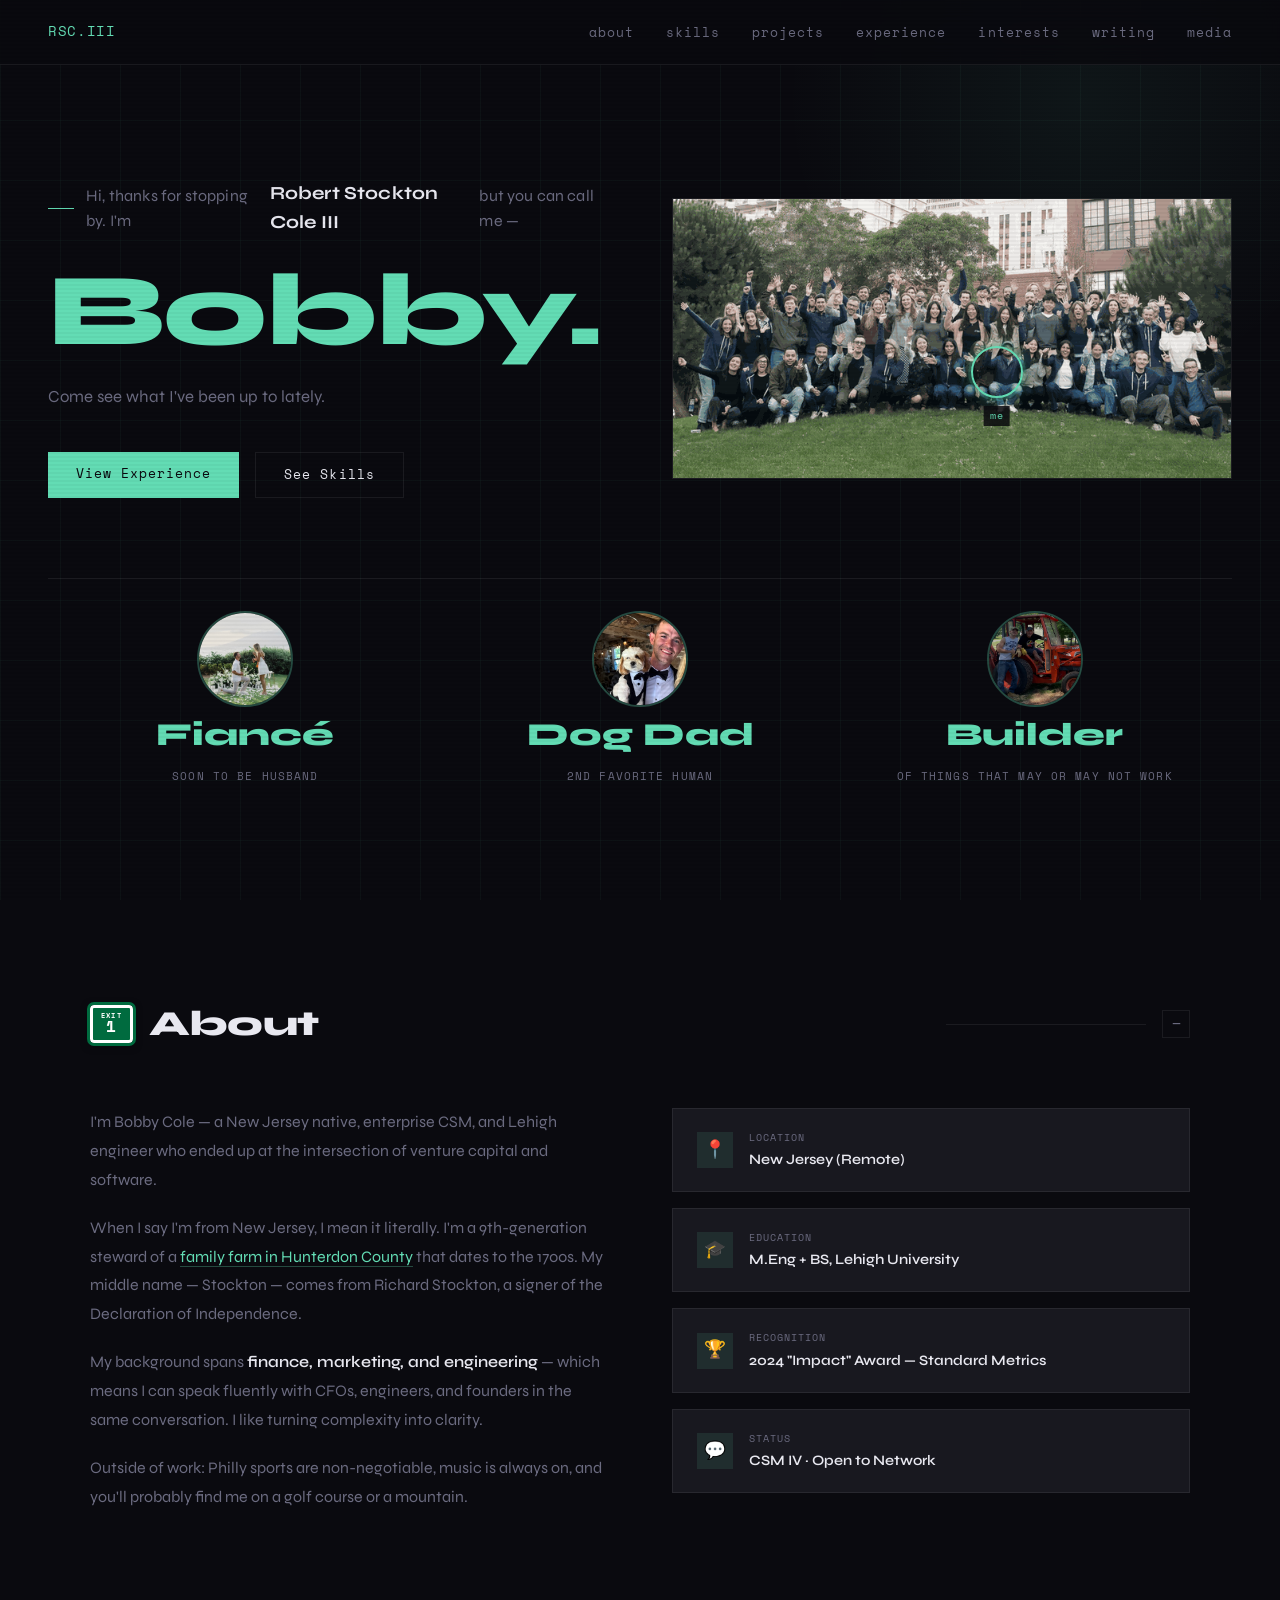
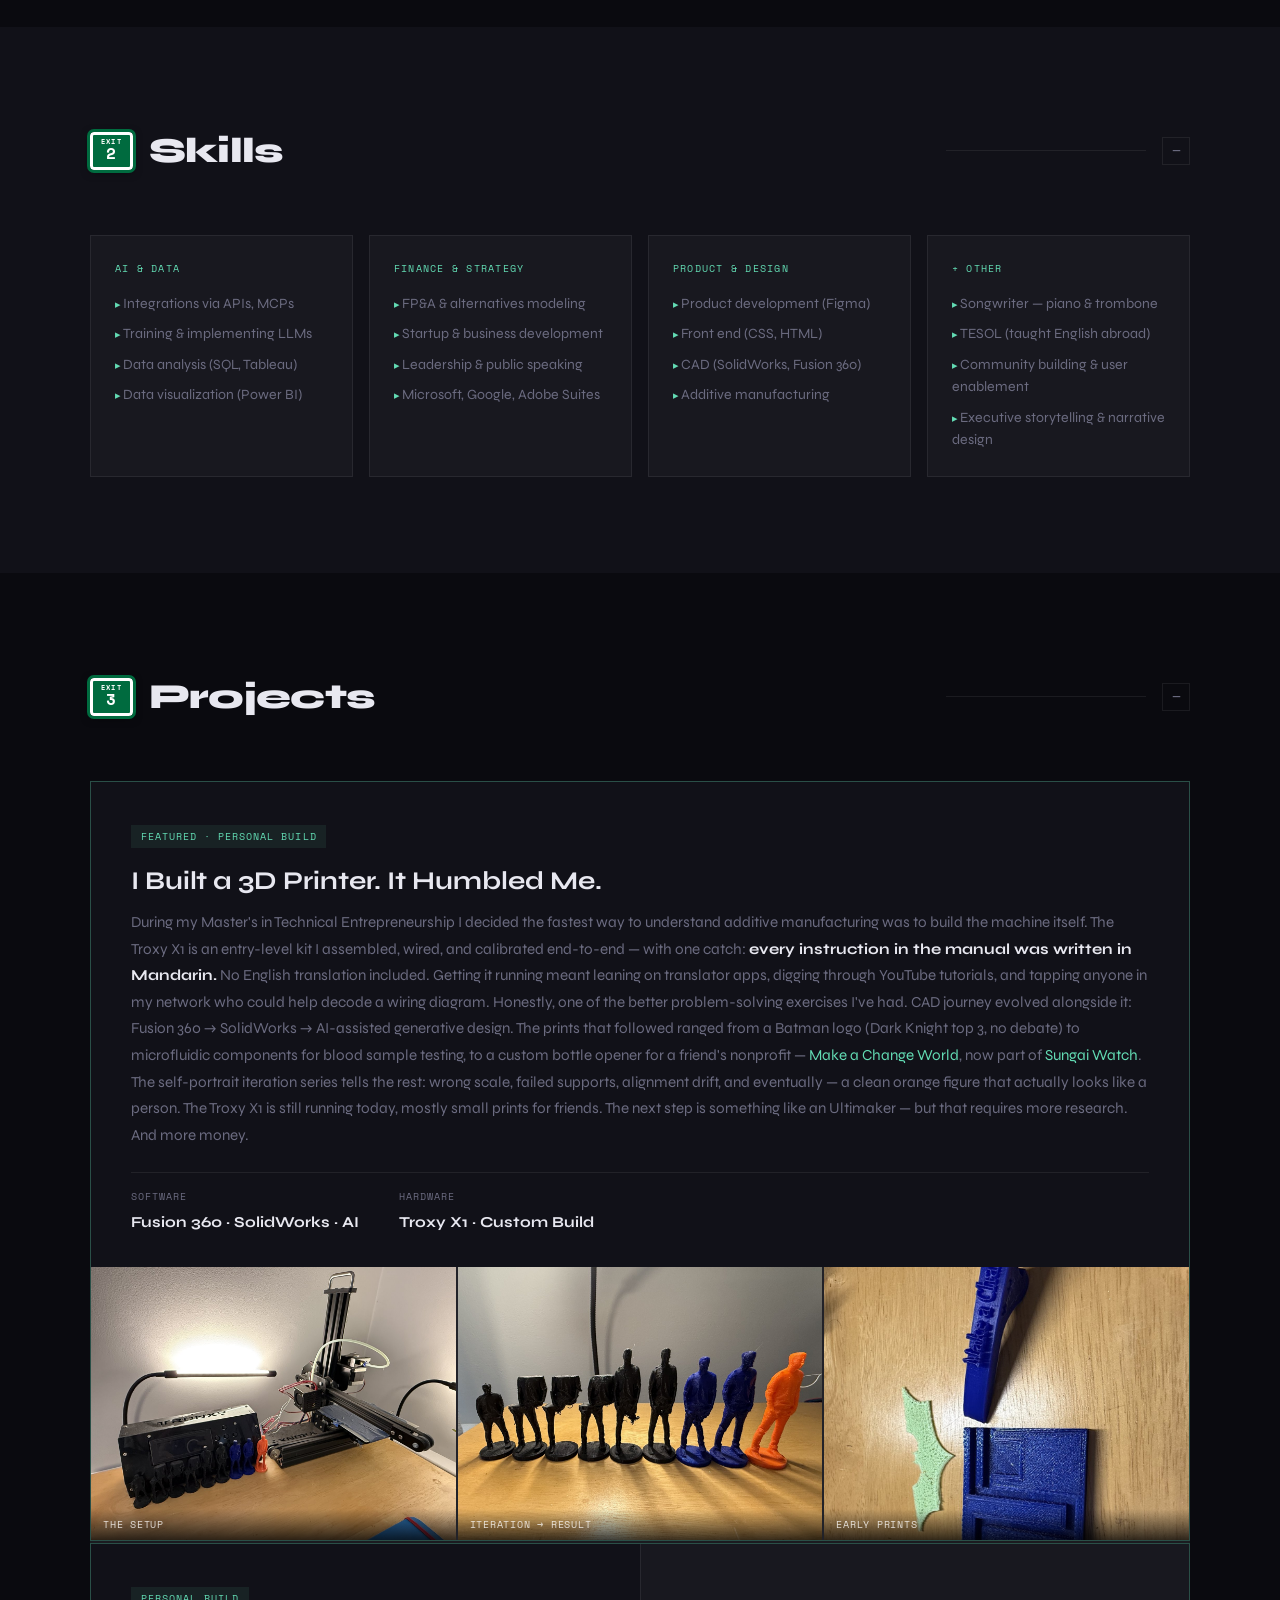
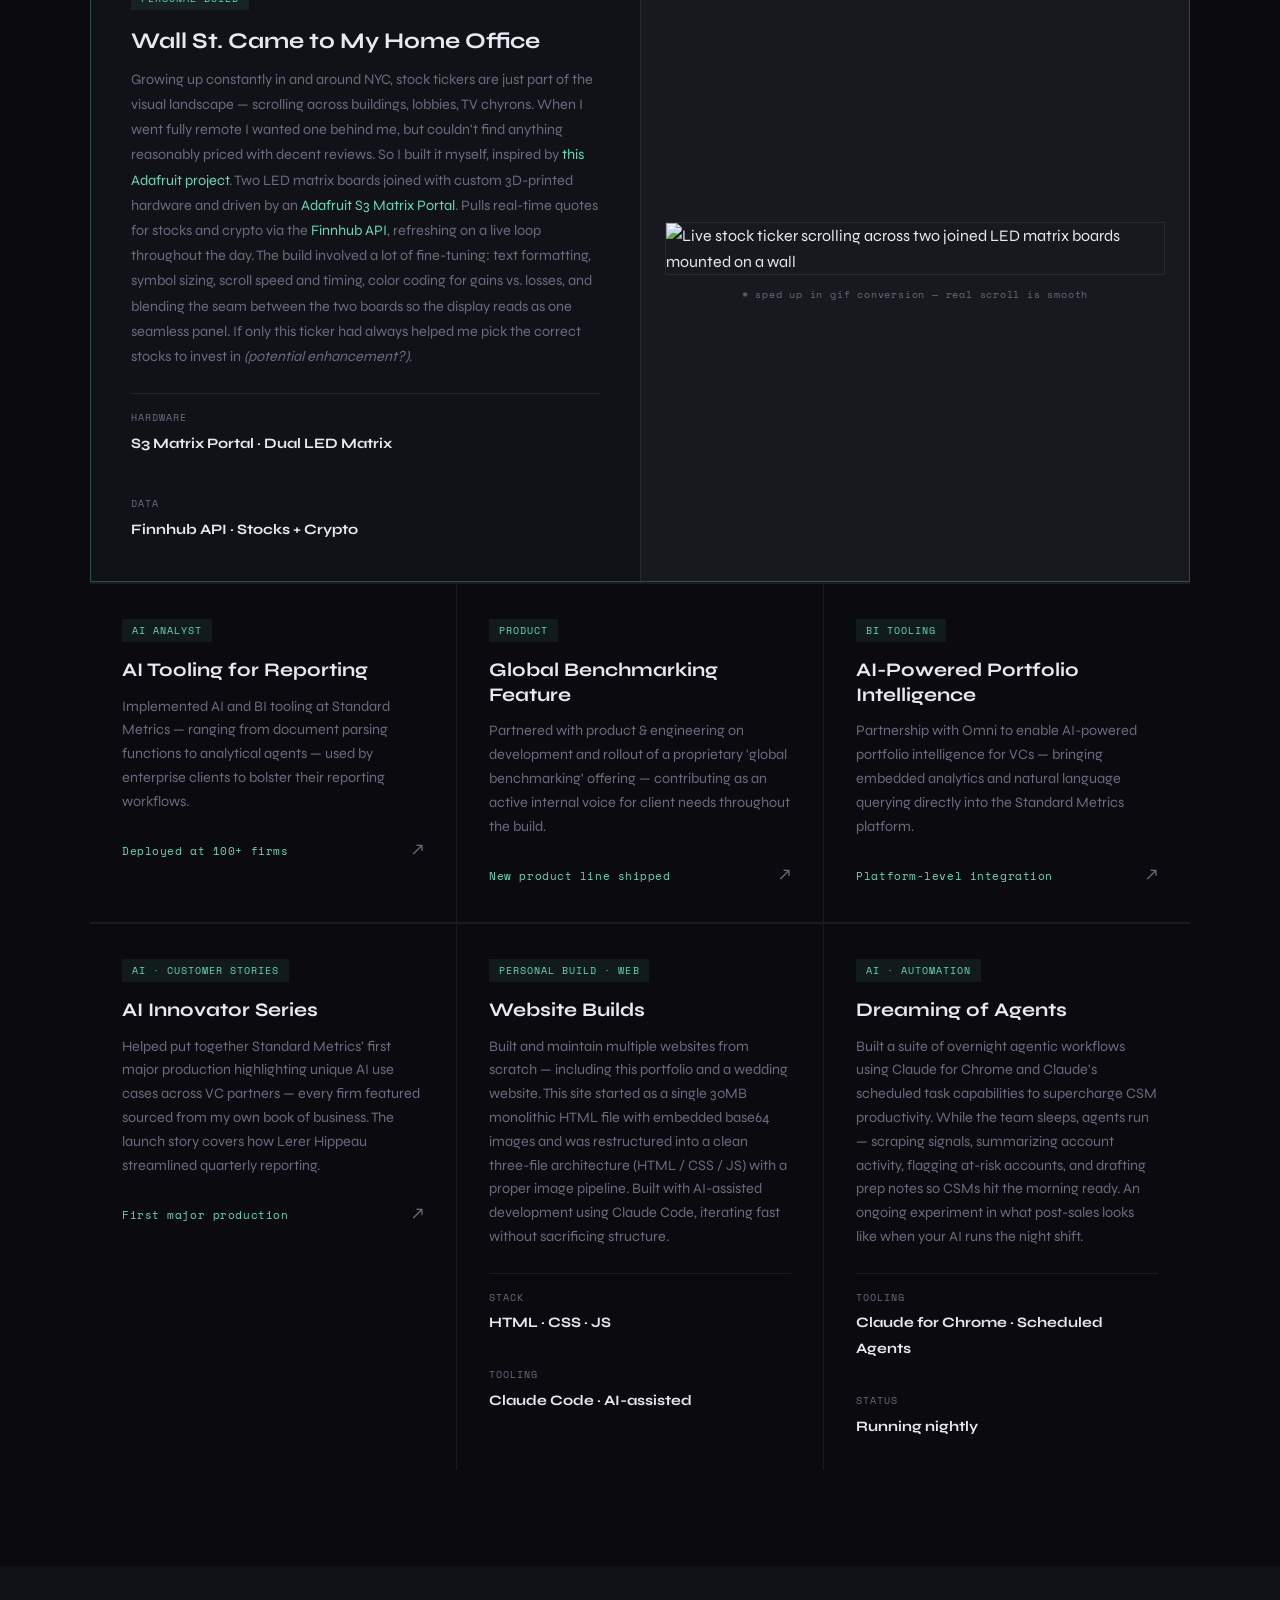
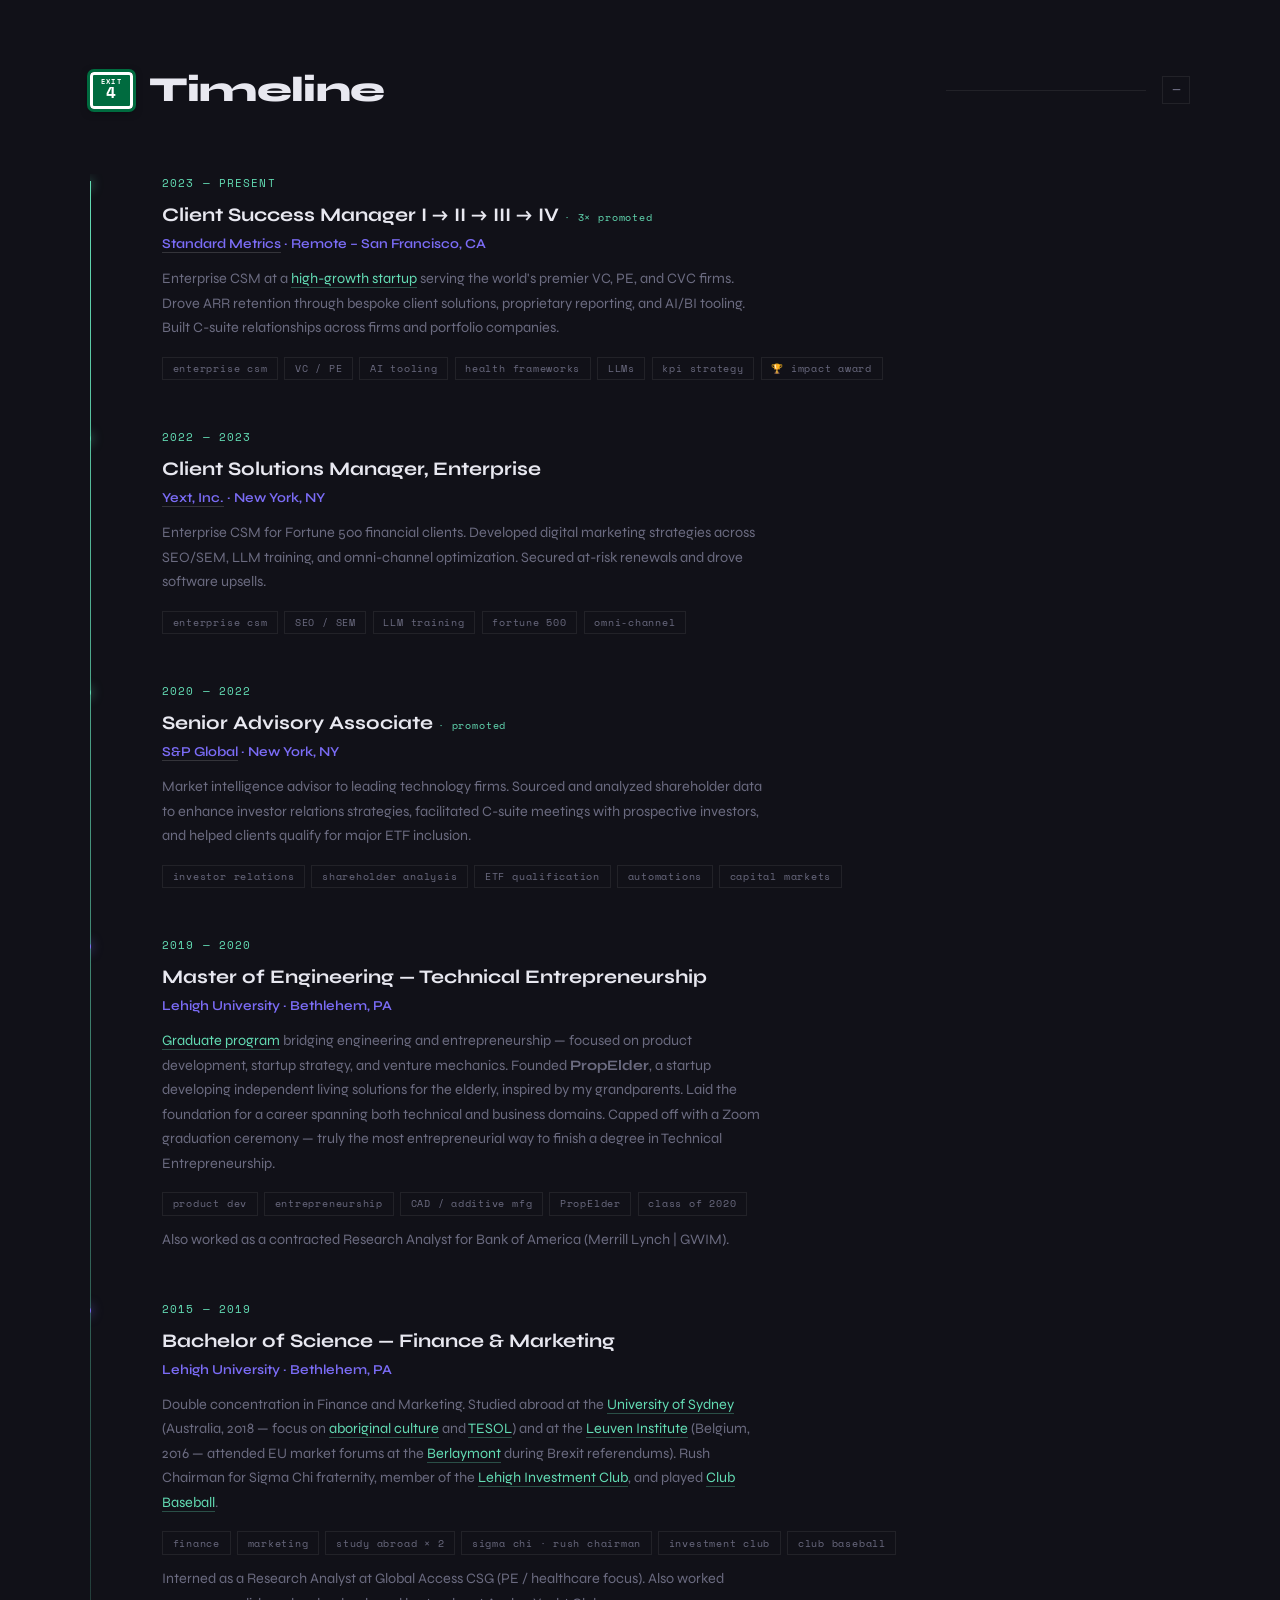
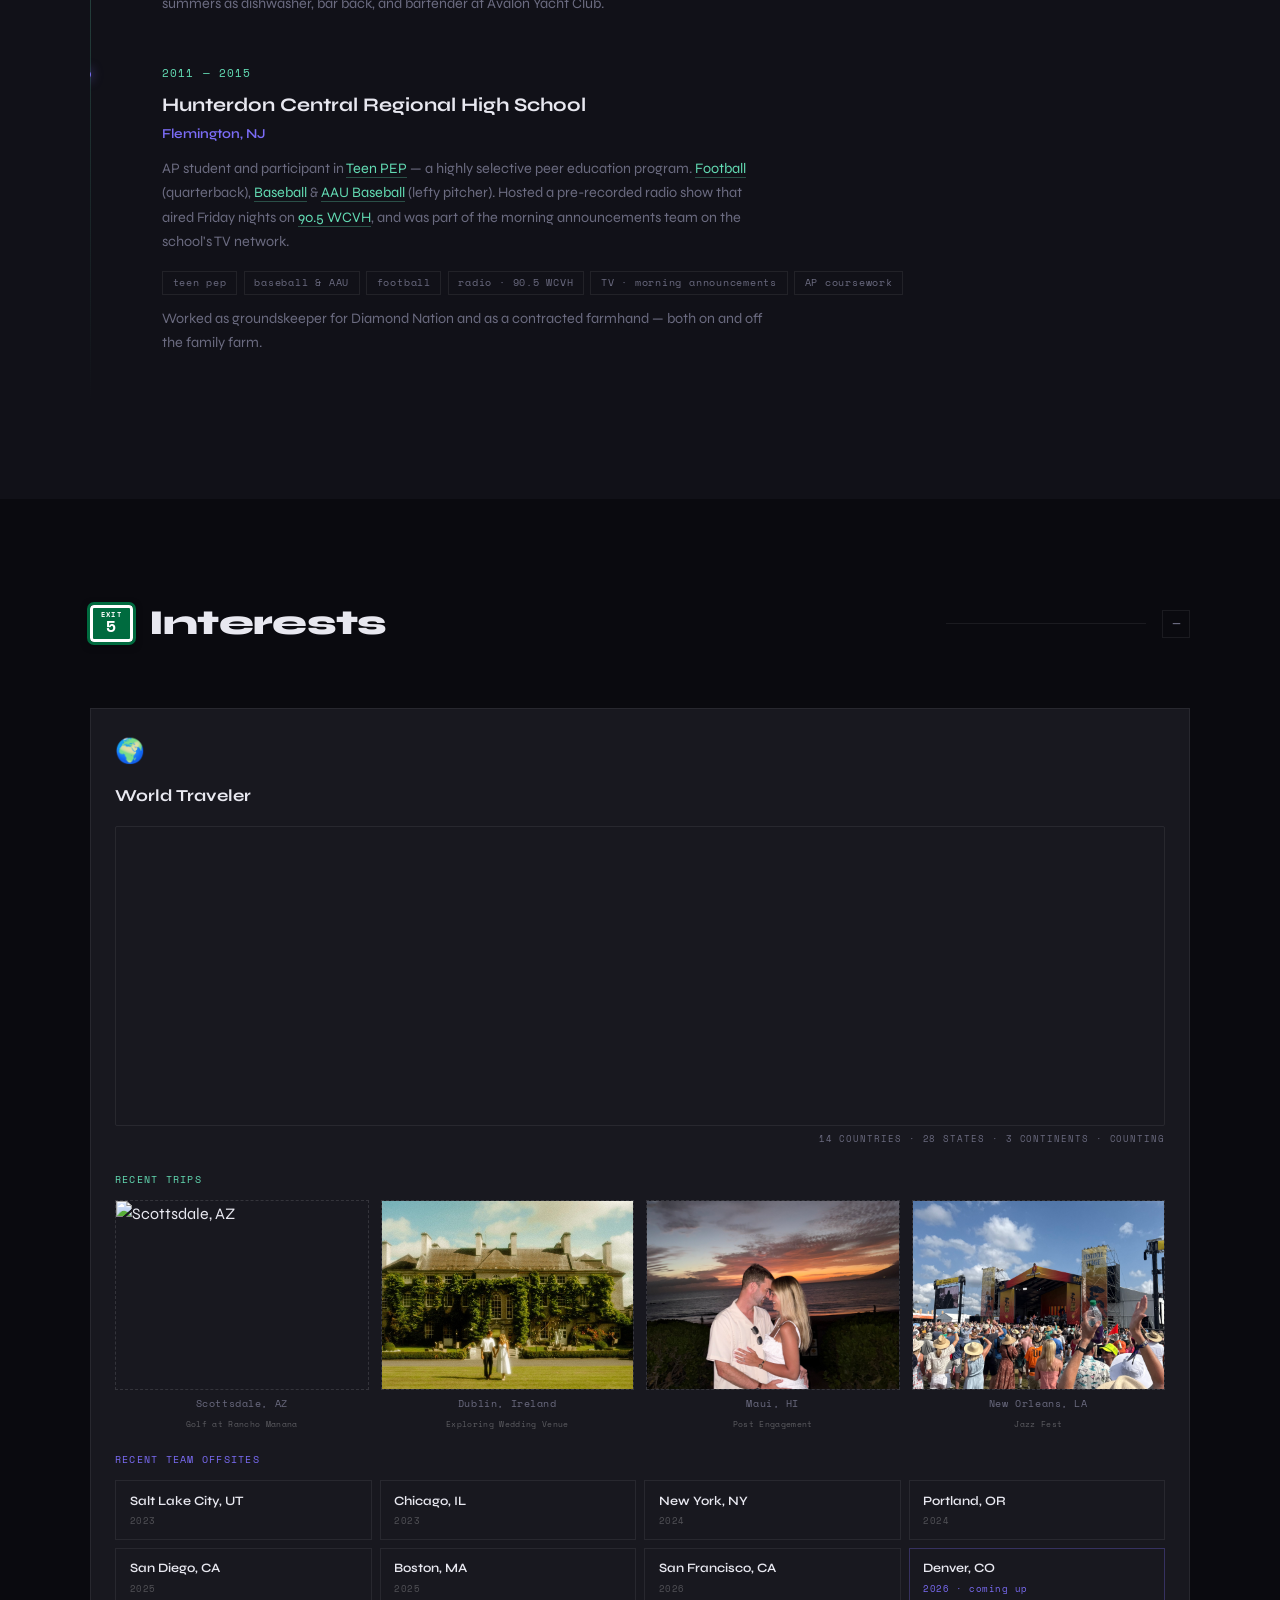
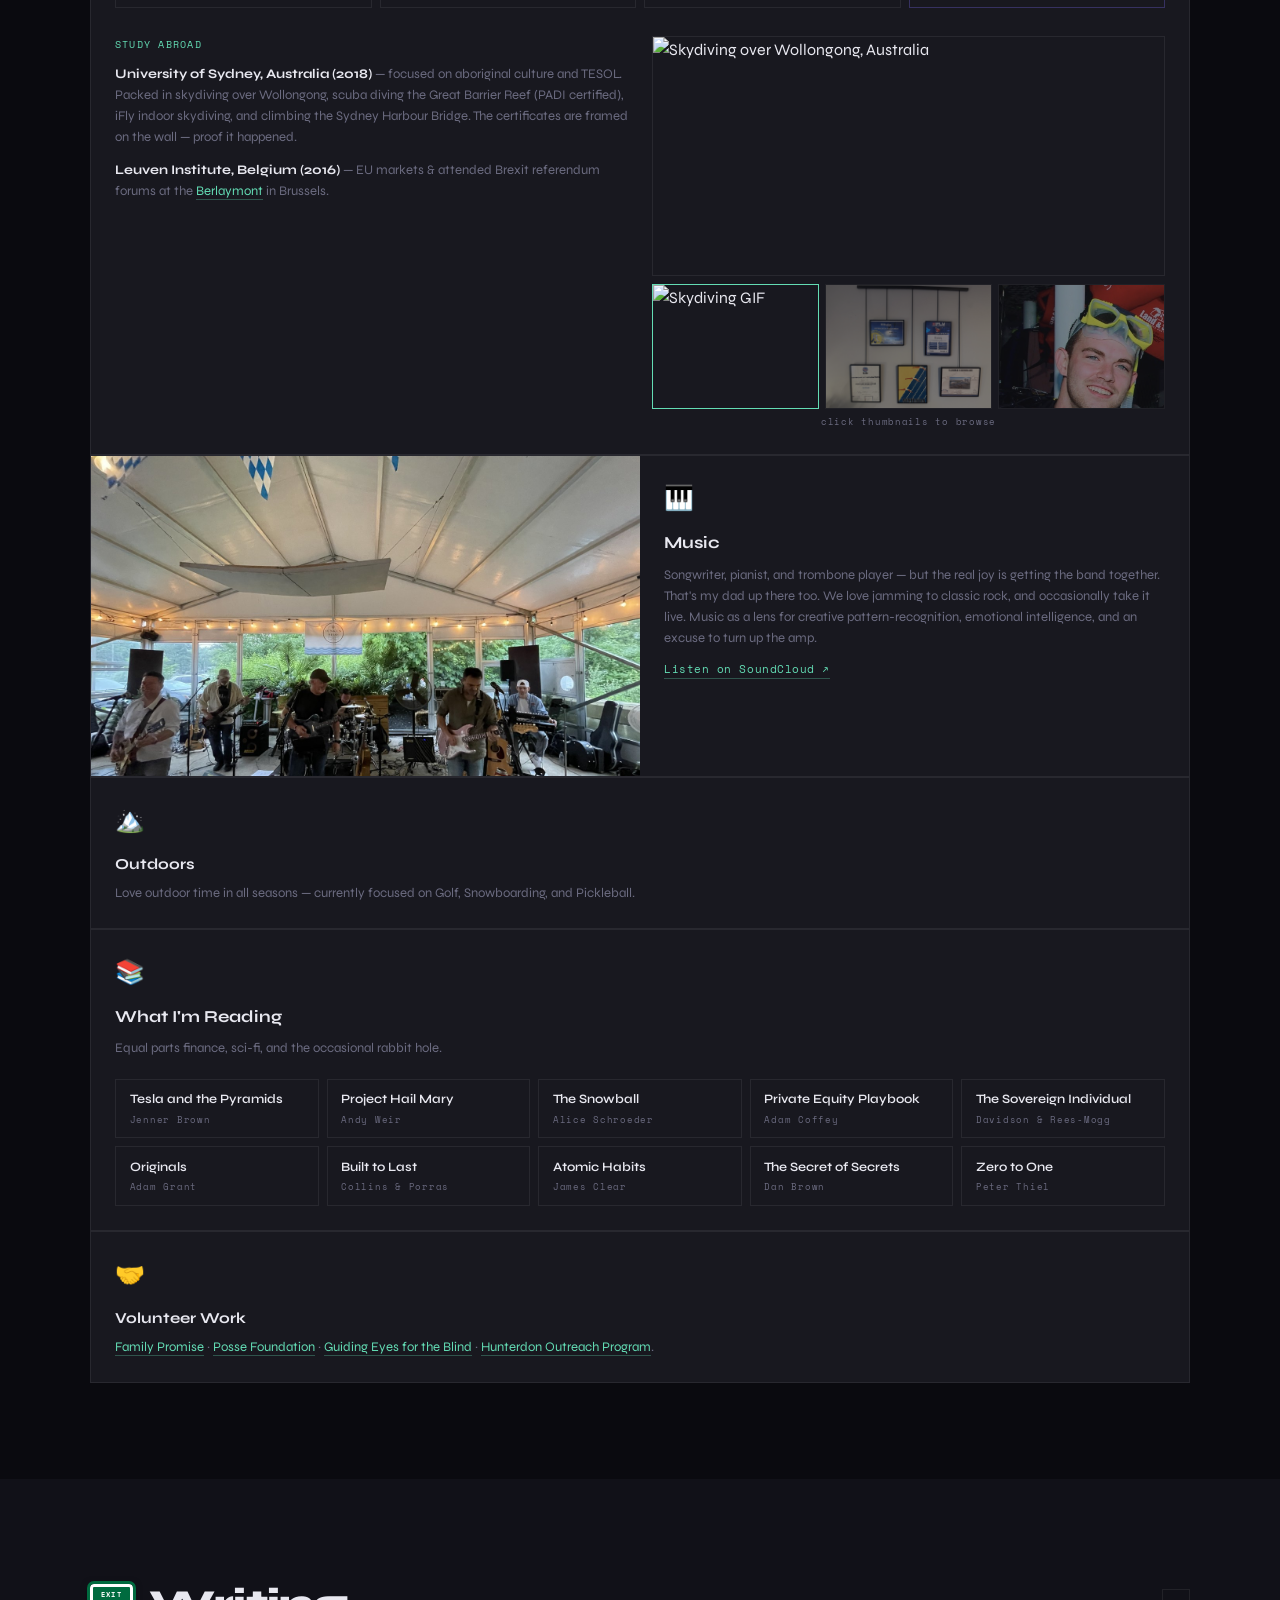
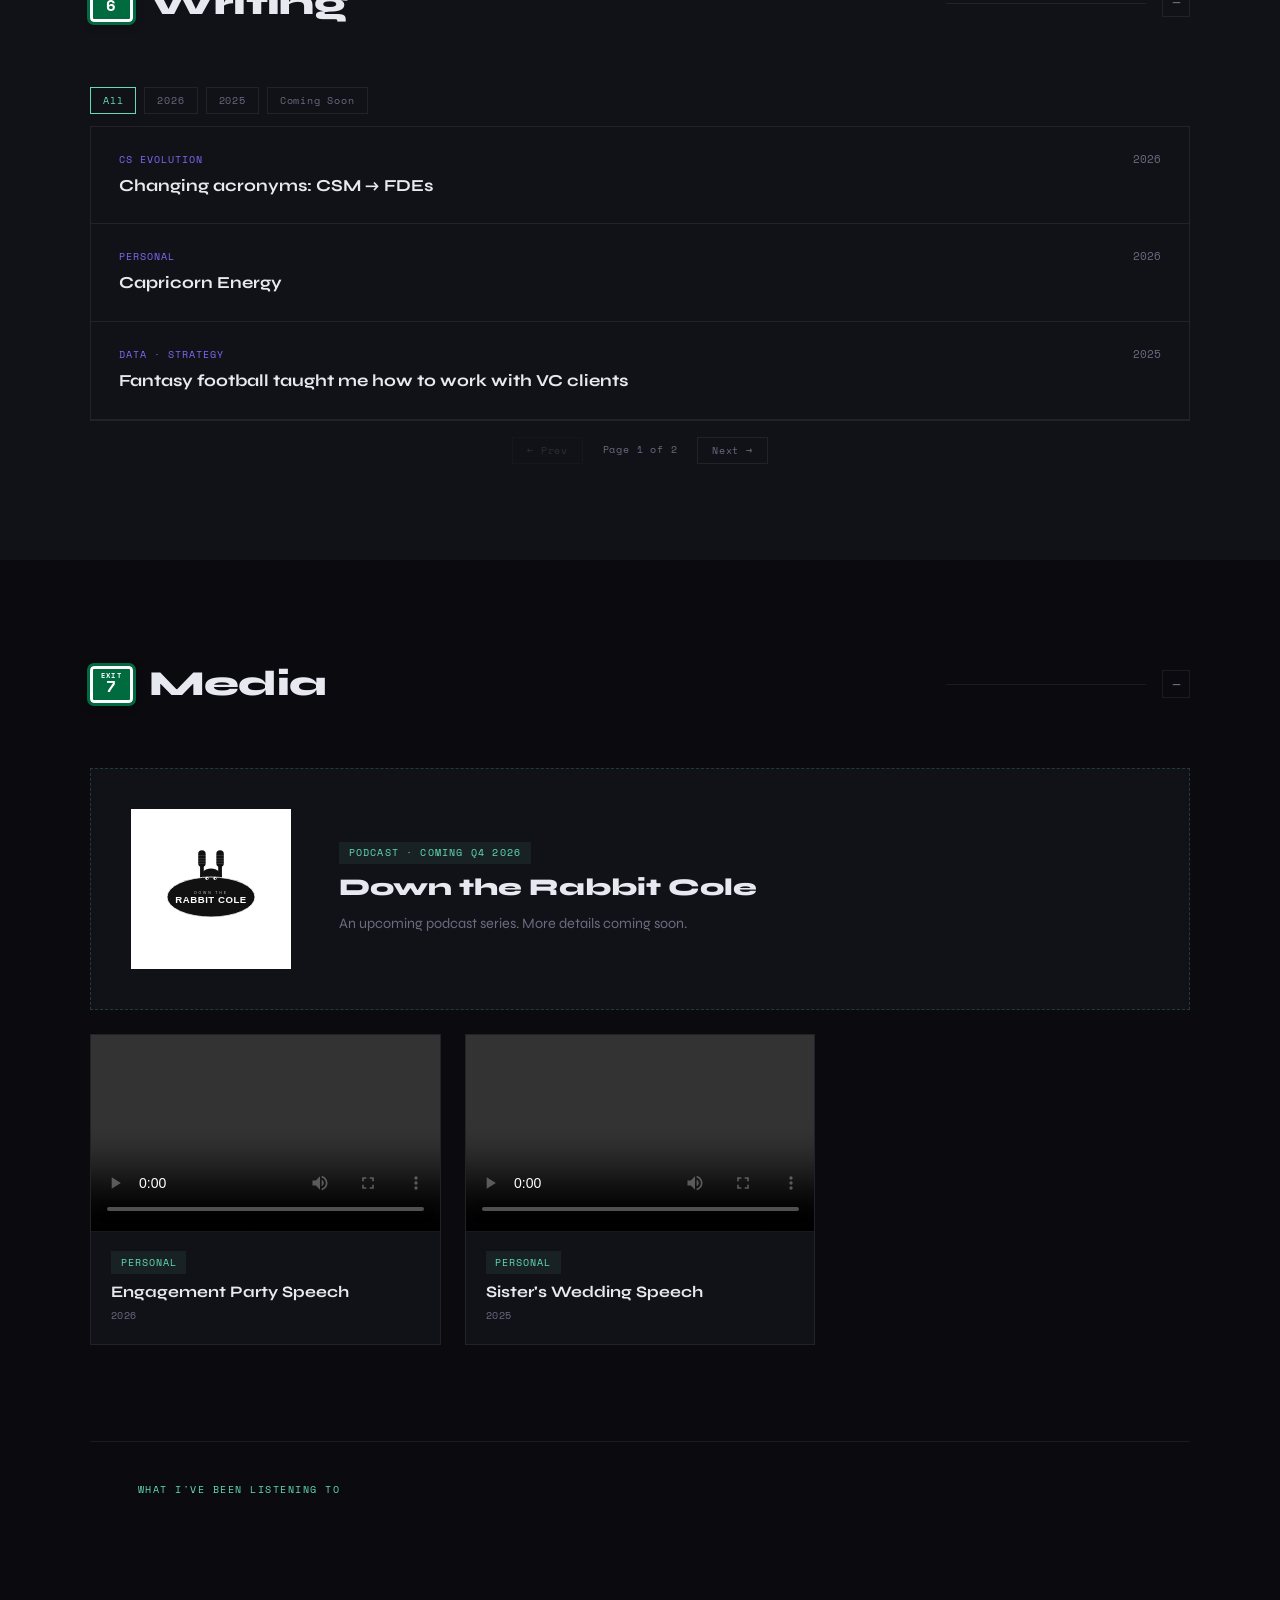
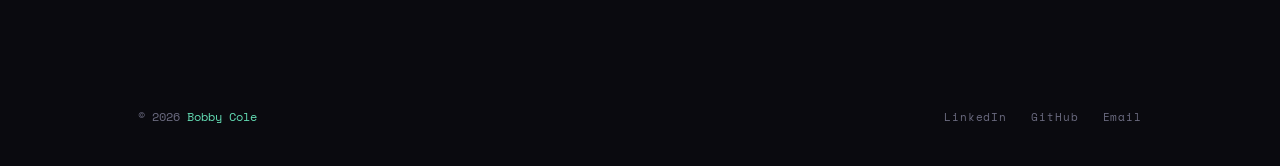
==== commit bedd1dd6: "Remove client logo tabs from current role Drops the Investors/Companies/Partnerships logo grids that" ====
--- a/index.html
+++ b/index.html
@@ -387,54 +387,6 @@
         <span class="tl-tag">🏆 impact award</span>
       </div>
 
-
-      <!-- Client logo tabs -->
-      <div class="client-logos">
-        <div class="logo-tabs">
-          <button class="logo-tab active" data-tab="investors">Investors</button>
-          <button class="logo-tab" data-tab="companies">Companies</button>
-          <button class="logo-tab" data-tab="partnerships">Partnerships</button>
-        </div>
-
-        <div class="logo-grid" id="tab-investors">
-          <div class="logo-item"><span class="logo-fallback">Bessemer</span></div>
-          <div class="logo-item"><span class="logo-fallback">TechNexus</span></div>
-          <div class="logo-item"><span class="logo-fallback">Salesforce Ventures</span></div>
-          <div class="logo-item"><span class="logo-fallback">General Catalyst</span></div>
-          <div class="logo-item"><span class="logo-fallback">Madrona</span></div>
-          <div class="logo-item"><span class="logo-fallback">Accel</span></div>
-          <div class="logo-item"><span class="logo-fallback">8VC</span></div>
-          <div class="logo-item"><span class="logo-fallback">Maveron</span></div>
-          <div class="logo-item"><span class="logo-fallback">Titanium Ventures</span></div>
-          <div class="logo-item"><span class="logo-fallback">Spark Capital</span></div>
-          <div class="logo-item"><span class="logo-fallback">Munich RE</span></div>
-          <div class="logo-item"><span class="logo-fallback">Socii Capital</span></div>
-          <div class="logo-item"><span class="logo-fallback">Data Collective</span></div>
-          <div class="logo-item"><span class="logo-fallback">March Capital</span></div>
-        </div>
-
-        <div class="logo-grid hidden" id="tab-companies">
-          <div class="logo-item"><span class="logo-fallback">Affinity</span></div>
-          <div class="logo-item"><span class="logo-fallback">AZRA Games</span></div>
-          <div class="logo-item"><span class="logo-fallback">Stytch</span></div>
-          <div class="logo-item"><span class="logo-fallback">HDVI</span></div>
-          <div class="logo-item"><span class="logo-fallback">Wildtype</span></div>
-          <div class="logo-item"><span class="logo-fallback">Spartan</span></div>
-          <div class="logo-item"><span class="logo-fallback">Dash</span></div>
-          <div class="logo-item"><span class="logo-fallback">Sidewalk Labs</span></div>
-          <div class="logo-item"><span class="logo-fallback">Poggio</span></div>
-          <div class="logo-item"><span class="logo-fallback">Bunker</span></div>
-          <div class="logo-item"><span class="logo-fallback">Carro</span></div>
-          <div class="logo-item"><span class="logo-fallback">Pave</span></div>
-          <div class="logo-item"><span class="logo-fallback">Filmhub</span></div>
-        </div>
-
-        <div class="logo-grid hidden" id="tab-partnerships">
-          <div class="logo-item"><span class="logo-fallback">Standish Management</span></div>
-          <div class="logo-item"><span class="logo-fallback">Derivatas</span></div>
-          <div class="logo-item"><span class="logo-fallback">Affinity</span></div>
-        </div>
-      </div>
     </div>
 
     <div class="timeline-item">
--- a/styles.css
+++ b/styles.css
@@ -949,77 +949,6 @@
     font-size: 0.6rem;
     color: rgba(255,255,255,0.15);
     letter-spacing: 0.08em;
-  }
-
-  /* CLIENT LOGOS */
-  .client-logos {
-    margin-top: 2rem;
-    padding-top: 1.5rem;
-    border-top: 1px solid var(--border);
-  }
-
-  .logo-tabs {
-    display: flex;
-    gap: 0.5rem;
-    margin-bottom: 1.25rem;
-  }
-
-  .logo-tab {
-    font-family: 'Space Mono', monospace;
-    font-size: 0.68rem;
-    letter-spacing: 0.08em;
-    padding: 0.35rem 0.9rem;
-    border: 1px solid var(--border);
-    background: transparent;
-    color: var(--muted);
-    cursor: pointer;
-    border-radius: 999px;
-    transition: all 0.2s;
-  }
-
-  .logo-tab:hover { border-color: var(--border-accent); color: var(--text); }
-  .logo-tab.active { background: var(--accent); border-color: var(--accent); color: var(--bg); }
-
-  .logo-grid {
-    display: grid;
-    grid-template-columns: repeat(auto-fill, minmax(140px, 1fr));
-    gap: 0.75rem;
-  }
-
-  .logo-grid.hidden { display: none; }
-
-  .logo-item {
-    background: rgba(255,255,255,0.04);
-    border: 1px solid var(--border);
-    padding: 0.85rem 1rem;
-    display: flex;
-    align-items: center;
-    justify-content: center;
-    min-height: 56px;
-    transition: border-color 0.2s;
-  }
-
-  .logo-item:hover { border-color: var(--border-accent); }
-
-  .logo-item img {
-    max-height: 28px;
-    max-width: 110px;
-    object-fit: contain;
-    filter: brightness(0) invert(0.75);
-    transition: filter 0.2s;
-  }
-
-  .logo-item:hover img { filter: brightness(0) invert(1); }
-
-  .logo-item img.error { display: none; }
-
-  .logo-fallback {
-    display: block;
-    font-family: 'Space Mono', monospace;
-    font-size: 0.6rem;
-    color: var(--muted);
-    letter-spacing: 0.06em;
-    text-align: center;
   }
 
   /* MEDIA */
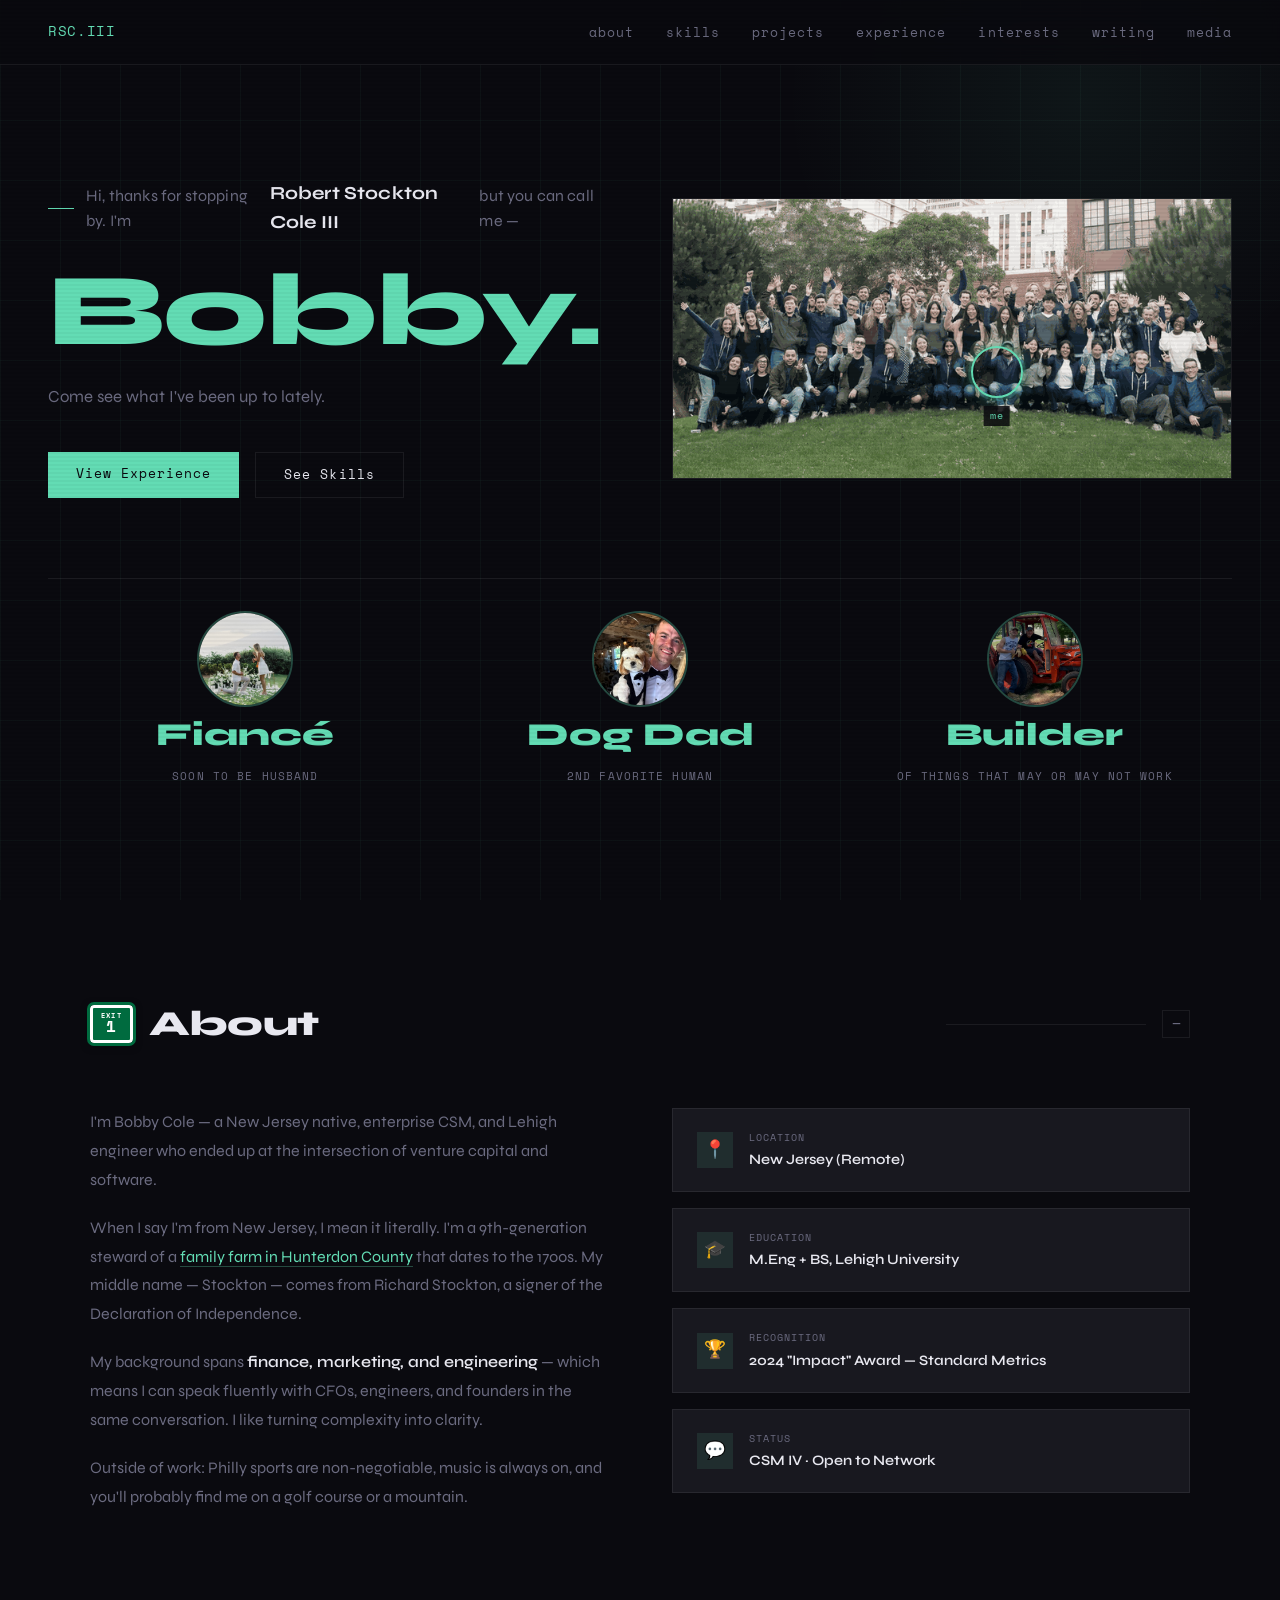
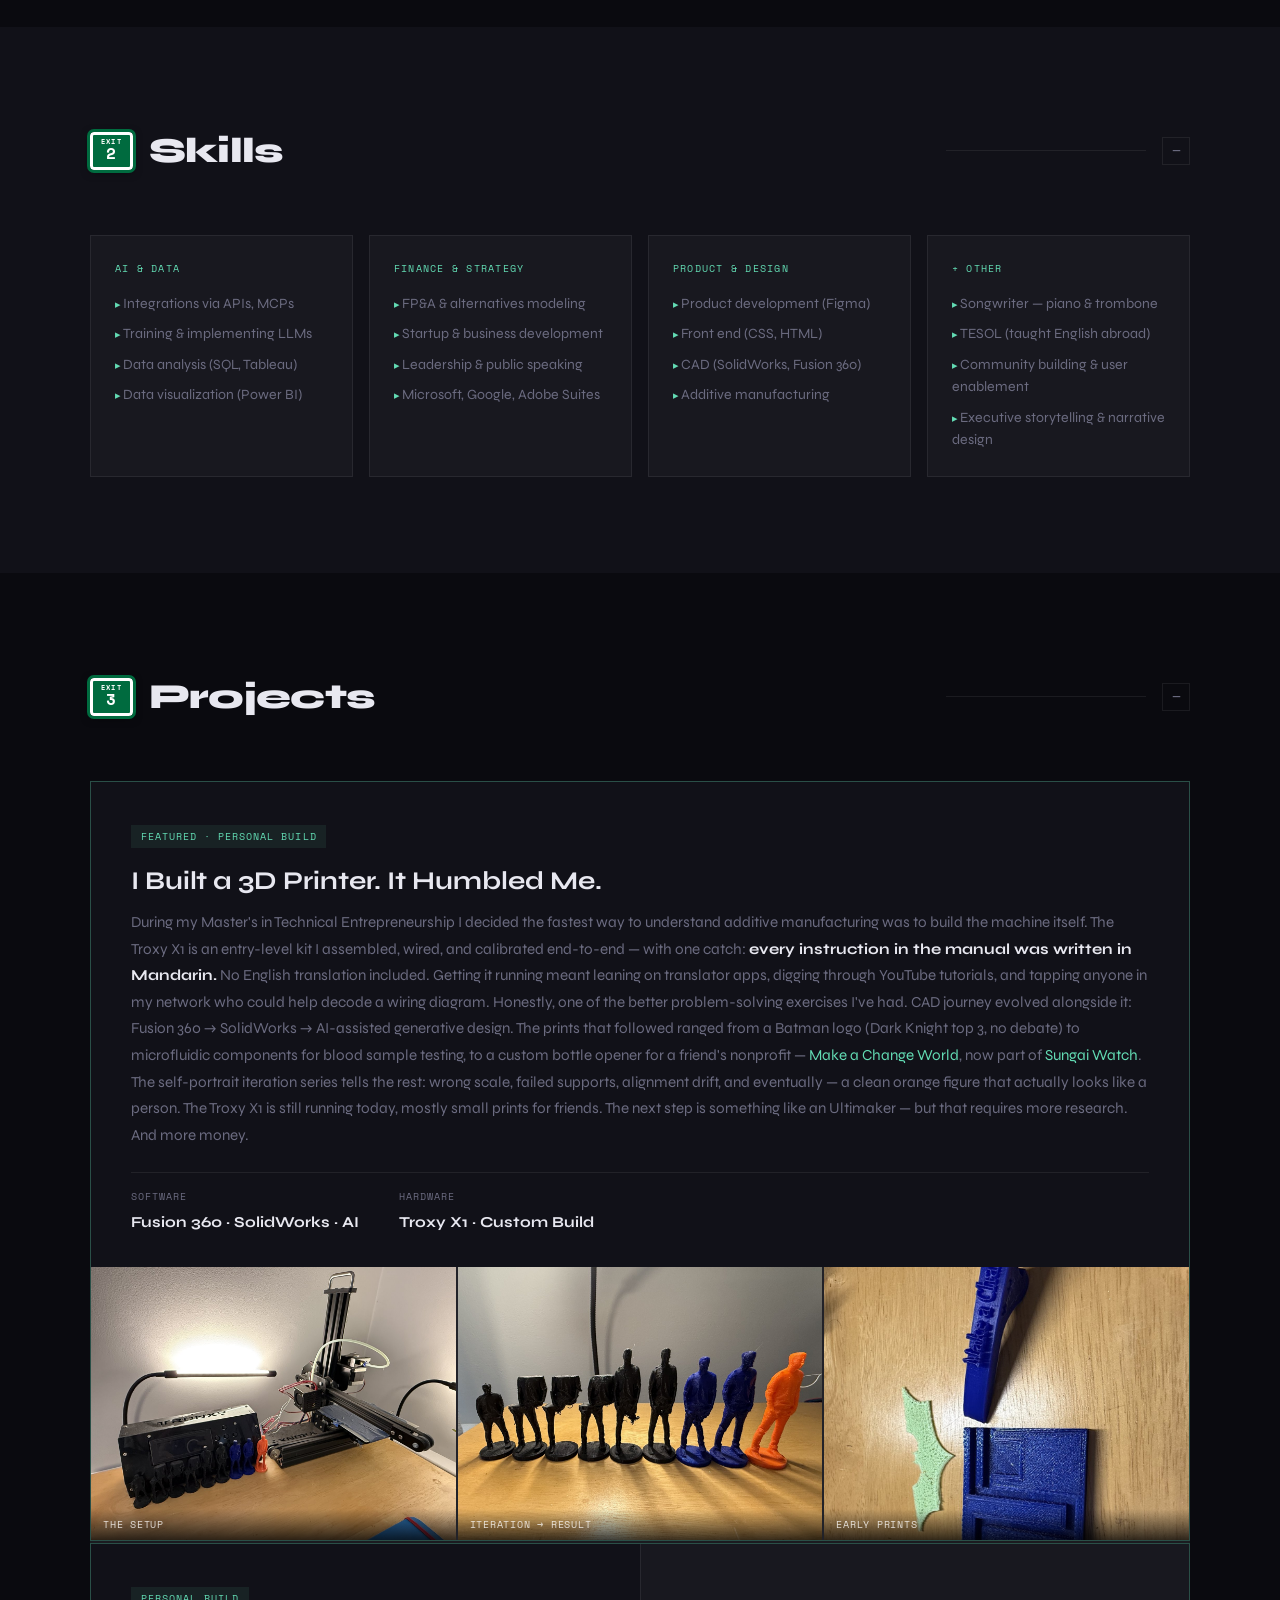
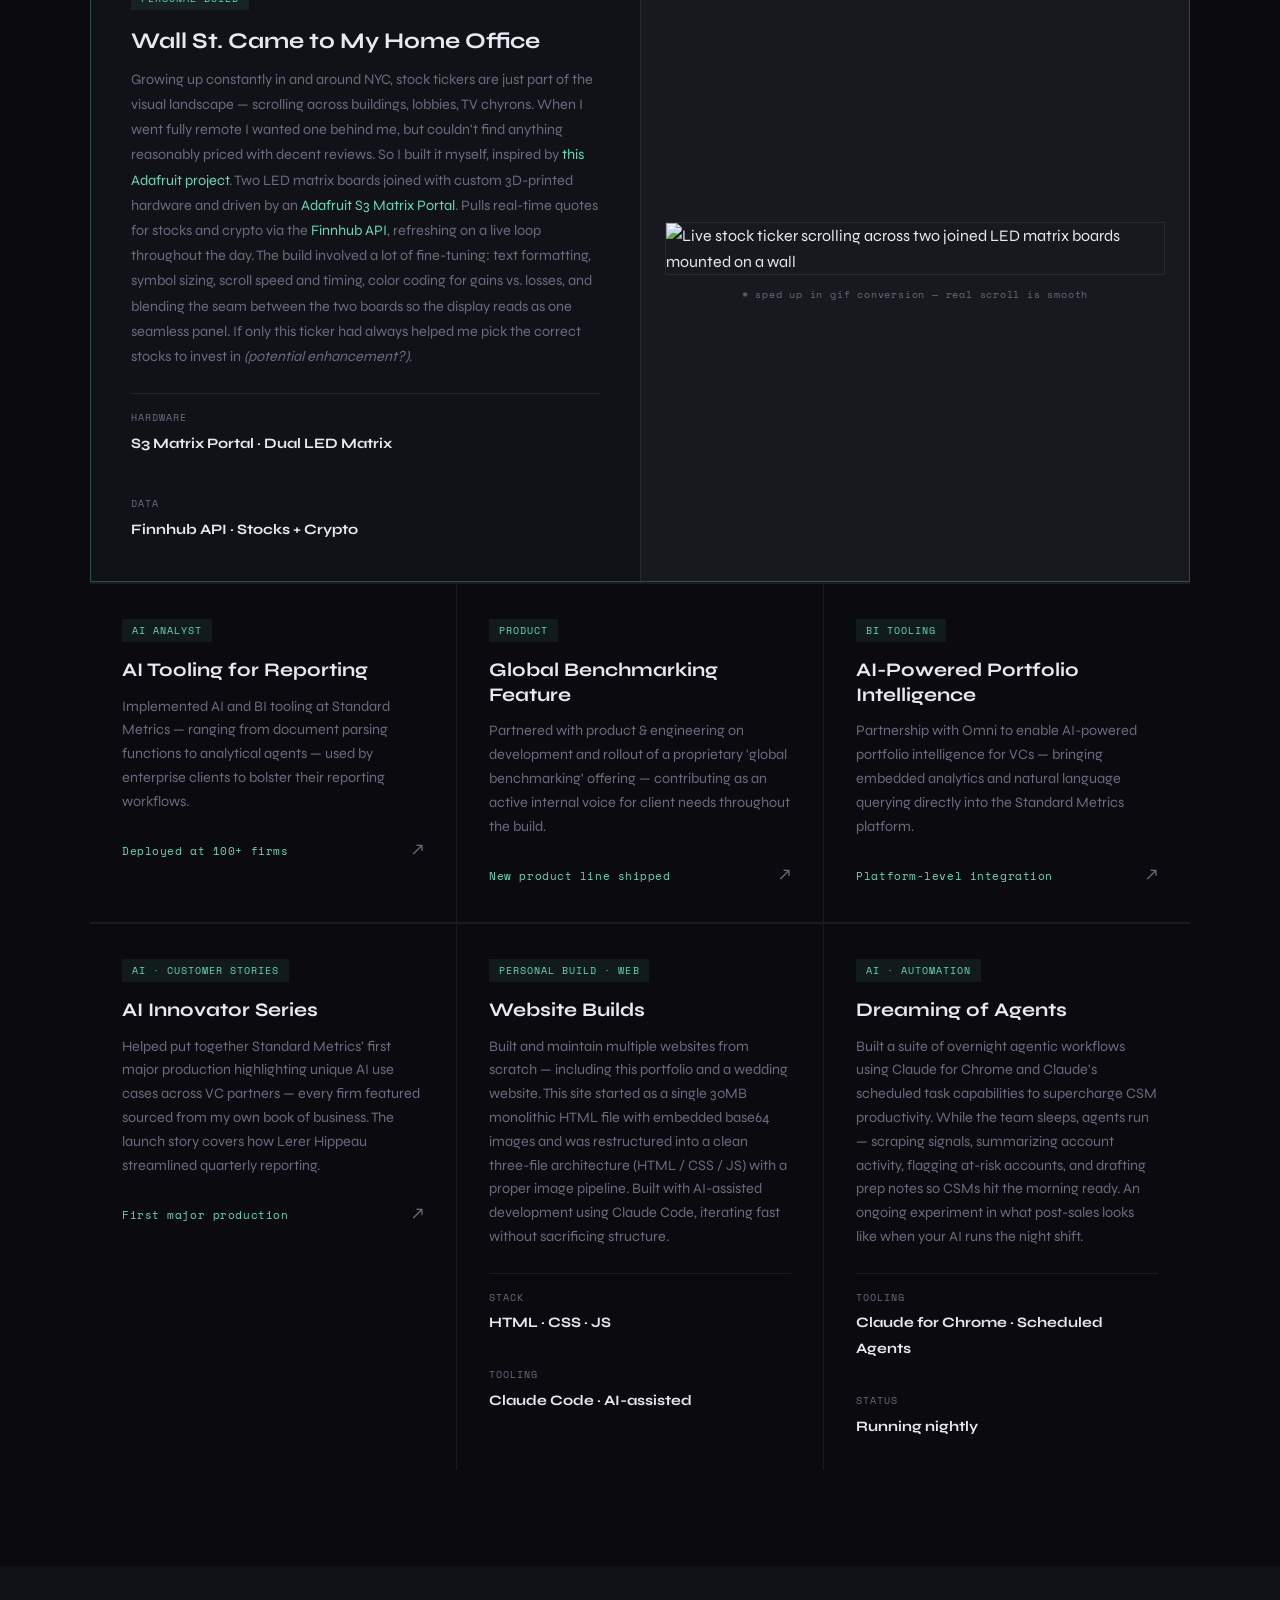
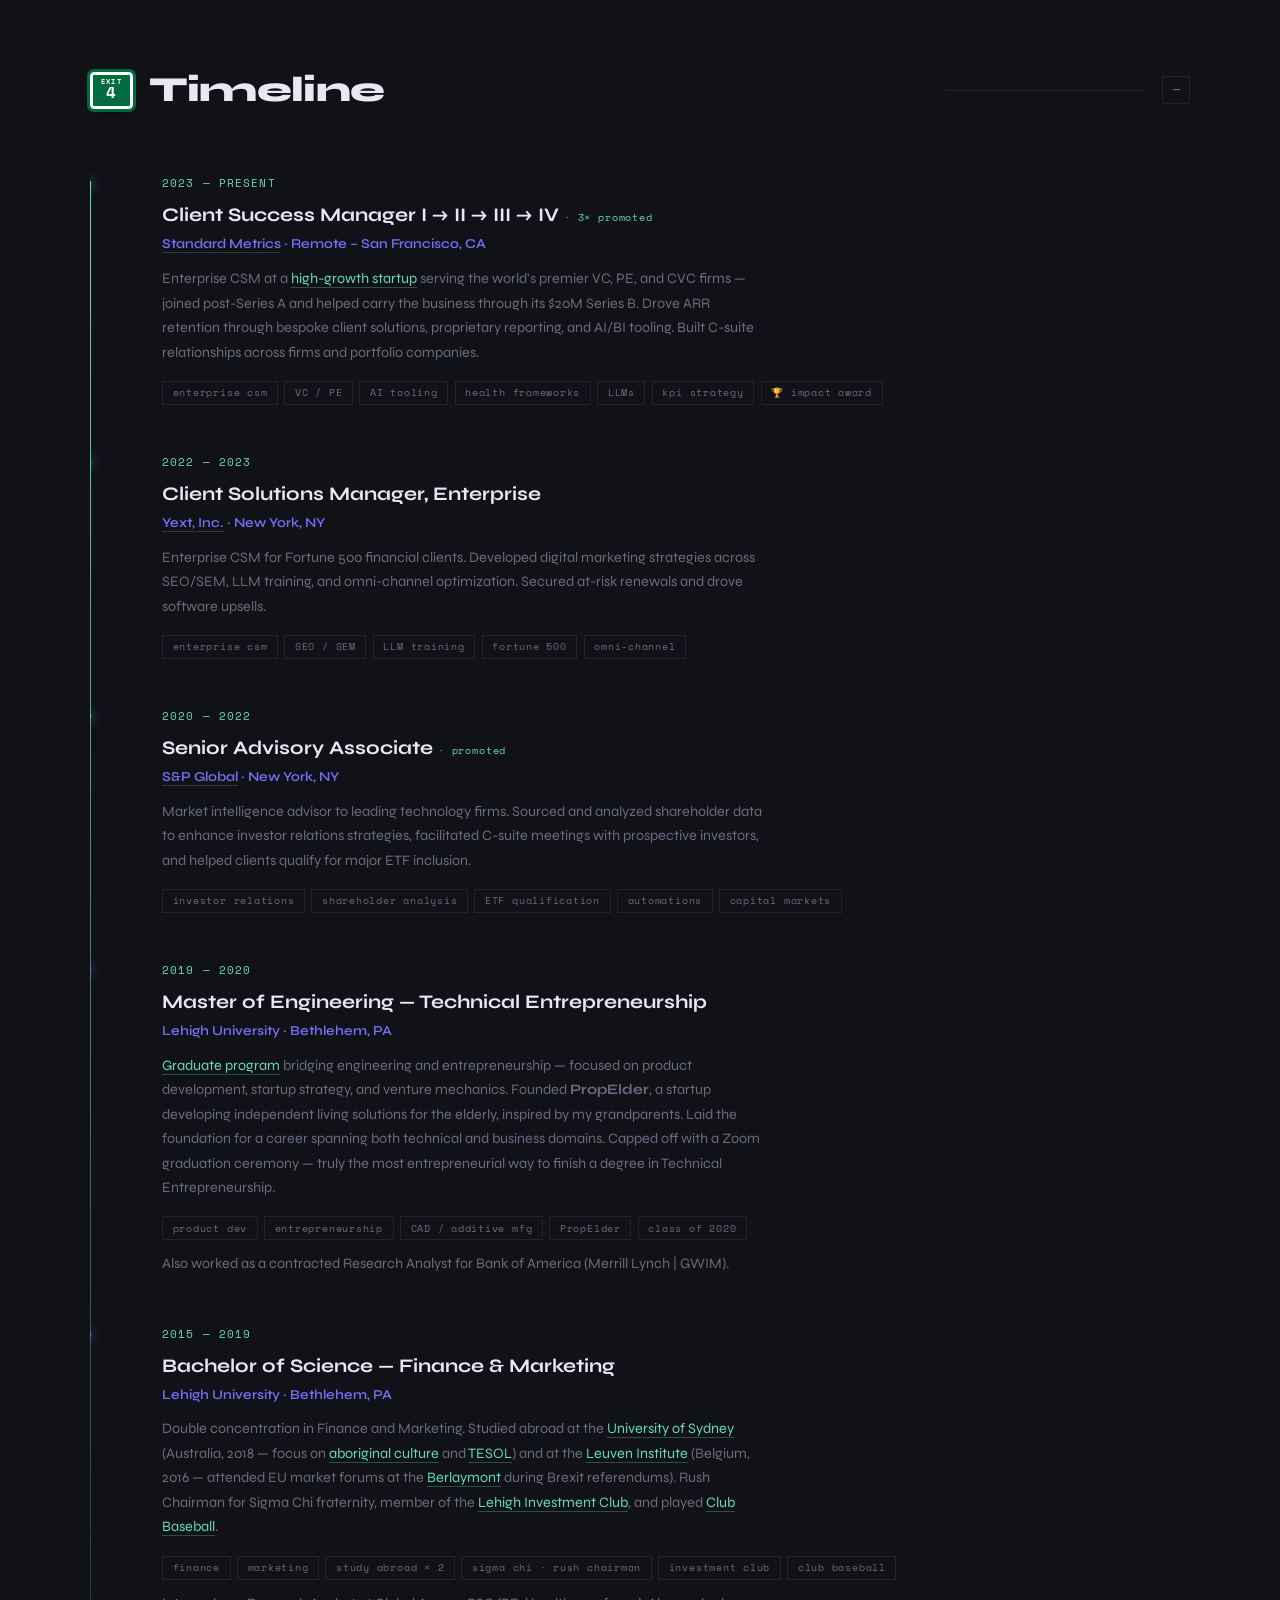
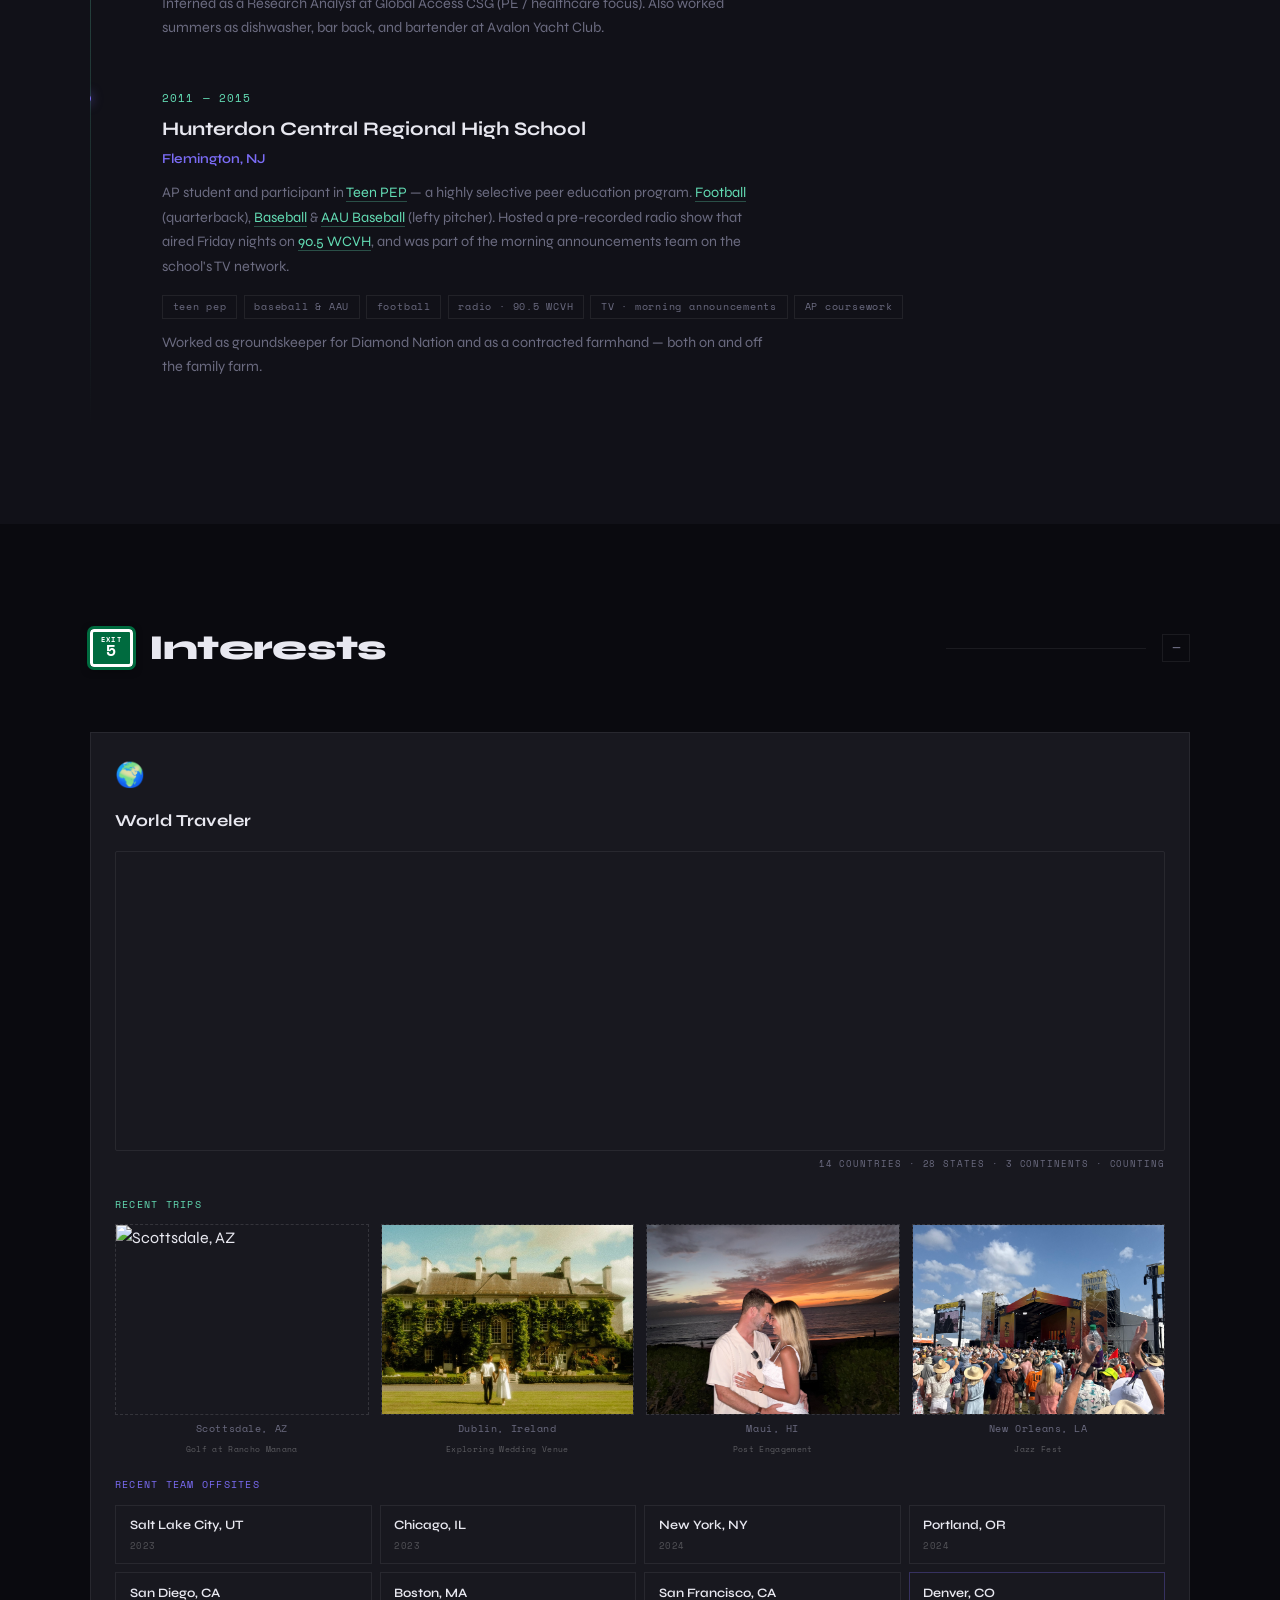
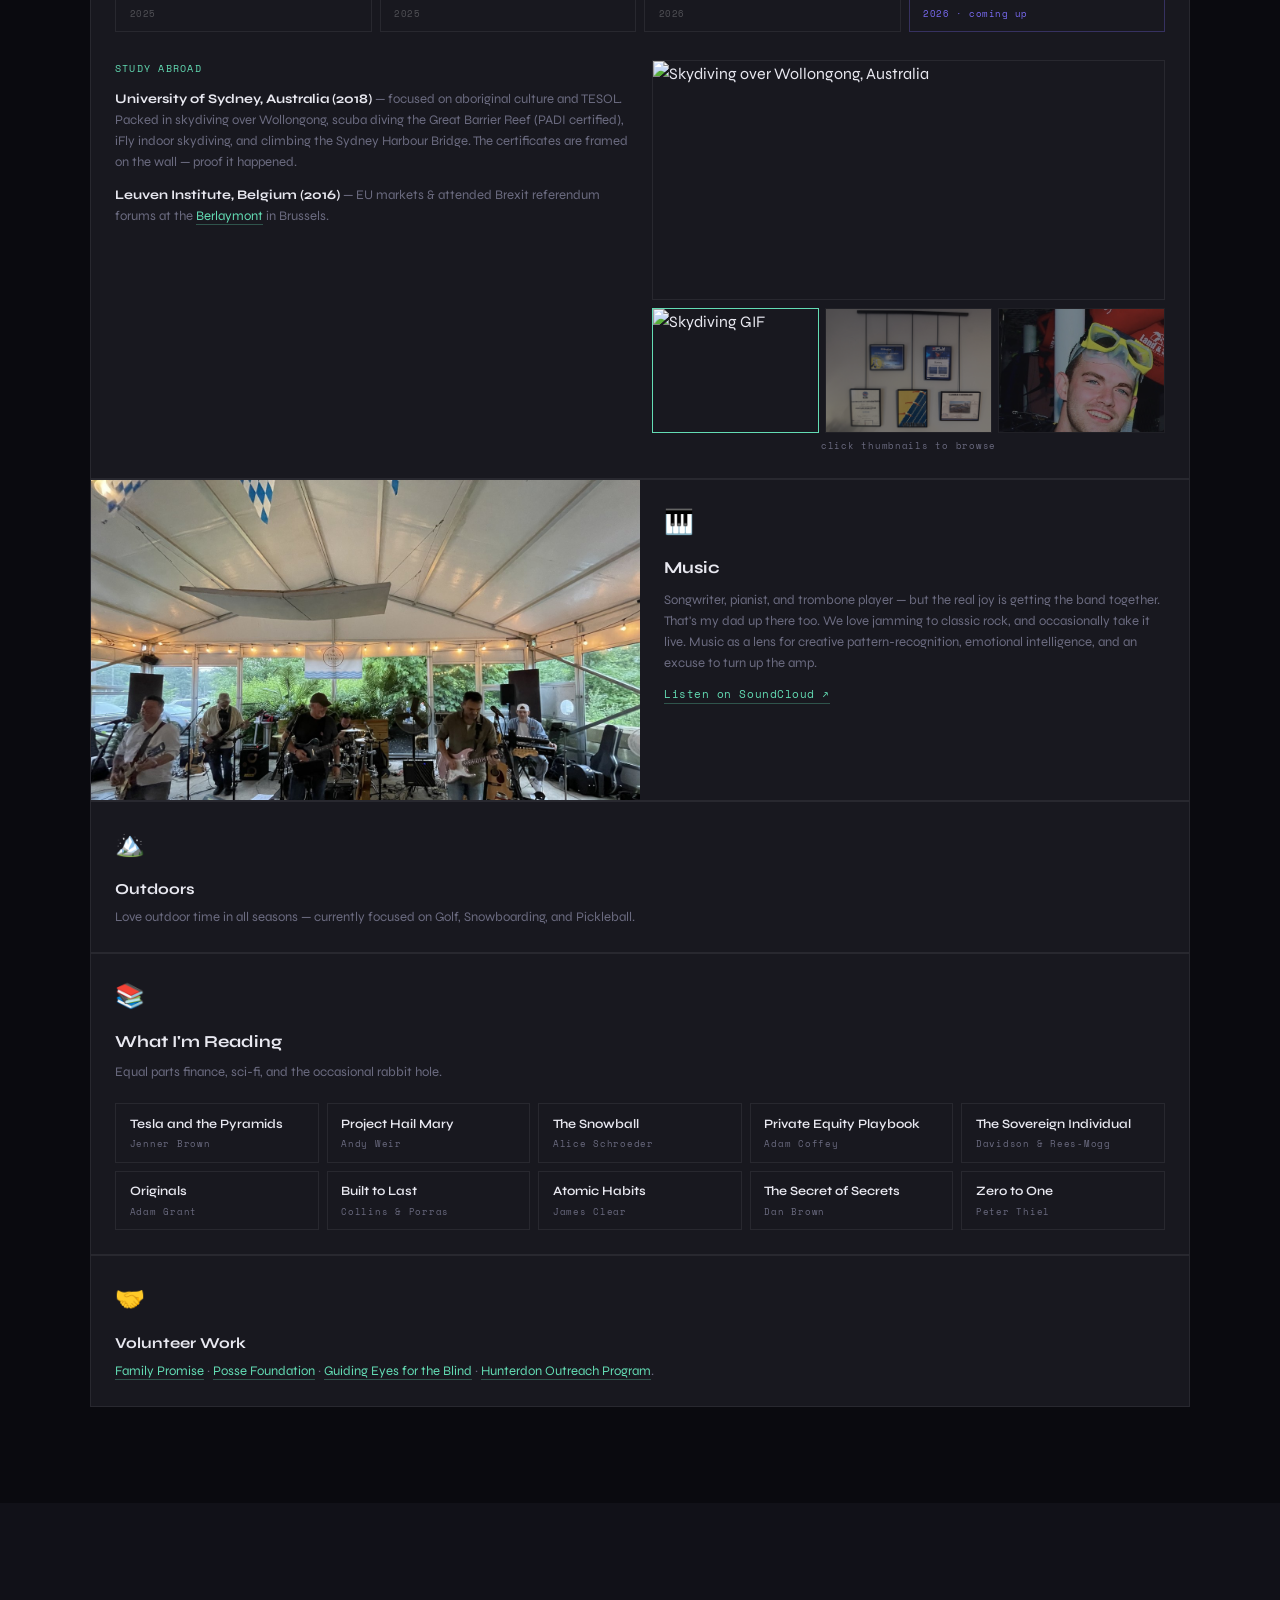
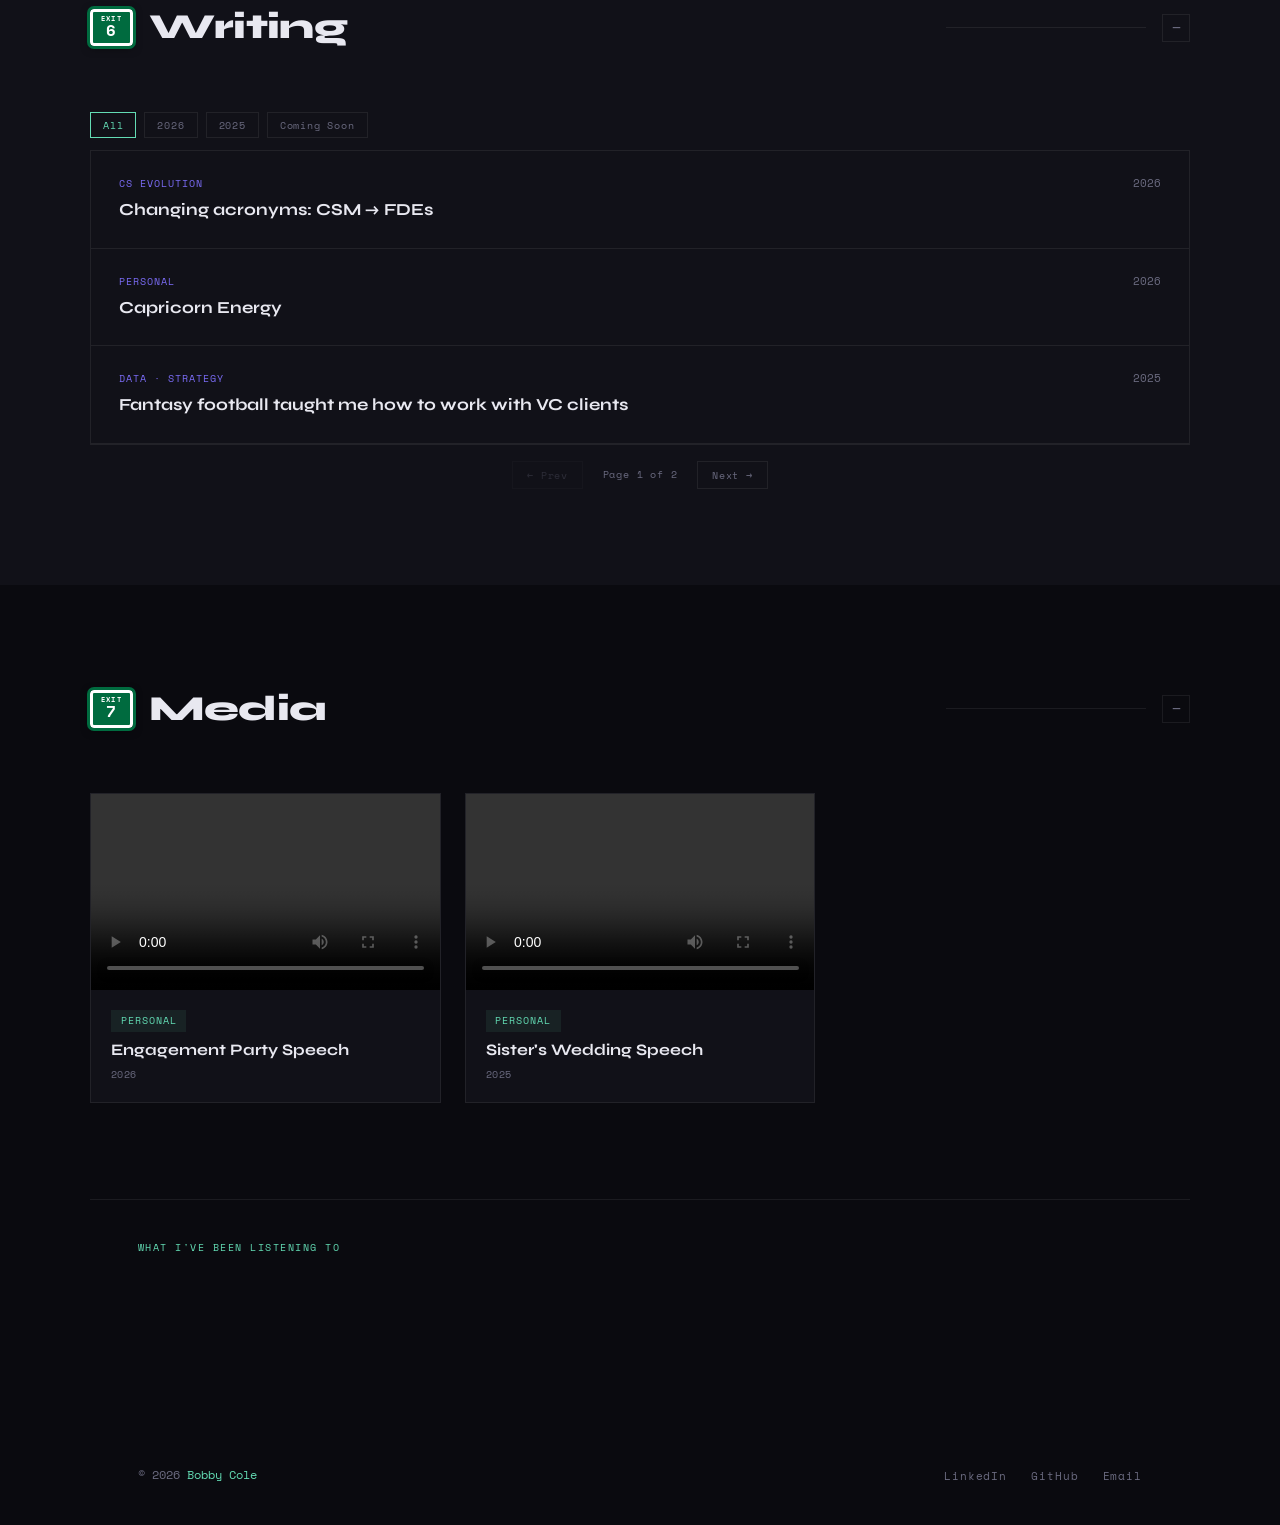
==== commit 44693ae6: "Link Series B in timeline, drop podcast teaser Current-role writeup now links the $20M Series B anno" ====
--- a/index.html
+++ b/index.html
@@ -376,7 +376,7 @@
       <div class="timeline-date">2023 — PRESENT</div>
       <div class="timeline-role">Client Success Manager I → II → III → IV <span style="font-family:'Space Mono',monospace; font-size:0.65rem; color:var(--accent); letter-spacing:0.08em; font-weight:400;">· 3× promoted</span></div>
       <div class="timeline-company"><a href="https://standardmetrics.io/" target="_blank" style="color:inherit; text-decoration:none; border-bottom:1px solid rgba(255,255,255,0.15);">Standard Metrics</a> · Remote – San Francisco, CA</div>
-      <p class="timeline-desc">Enterprise CSM at a <a href="https://standardmetrics.io/announcing-our-23-7m-series-a-at-standard-metrics-formerly-known-as-quaestor/" target="_blank" style="color:var(--accent); text-decoration:none; border-bottom:1px solid rgba(99,220,180,0.3);">high-growth startup</a> serving the world's premier VC, PE, and CVC firms. Drove ARR retention through bespoke client solutions, proprietary reporting, and AI/BI tooling. Built C-suite relationships across firms and portfolio companies.</p>
+      <p class="timeline-desc">Enterprise CSM at a <a href="https://standardmetrics.io/we-raised-a-20m-series-b-from-our-customers-to-accelerate-innovation-in-the-private-markets/" target="_blank" style="color:var(--accent); text-decoration:none; border-bottom:1px solid rgba(99,220,180,0.3);">high-growth startup</a> serving the world's premier VC, PE, and CVC firms — joined post-Series A and helped carry the business through its $20M Series B. Drove ARR retention through bespoke client solutions, proprietary reporting, and AI/BI tooling. Built C-suite relationships across firms and portfolio companies.</p>
       <div class="timeline-tags">
         <span class="tl-tag">enterprise csm</span>
         <span class="tl-tag">VC / PE</span>
@@ -692,16 +692,6 @@
 
   <div class="media-grid">
 
-    <!-- Podcast — full first row -->
-    <div class="media-card" style="grid-column: 1 / -1; display:flex; flex-direction:row; align-items:center; gap:3rem; padding:2.5rem; border-style:dashed; border-color:rgba(99,220,180,0.2);">
-      <img src="images/rabbit-cole-logo-v4.svg" alt="Down the Rabbit Cole" style="width:160px; height:auto; flex-shrink:0;" />
-      <div style="display:flex; flex-direction:column; gap:0.6rem;">
-        <div style="font-family:'Space Mono',monospace; font-size:0.62rem; letter-spacing:0.12em; color:var(--accent); background:var(--tag-bg); padding:0.2rem 0.6rem; display:inline-block; width:fit-content;">PODCAST · COMING Q4 2026</div>
-        <div style="font-size:1.5rem; font-weight:800; color:var(--text); line-height:1.2;">Down the Rabbit Cole</div>
-        <p style="font-size:0.9rem; color:var(--muted); line-height:1.7; max-width:560px;">An upcoming podcast series. More details coming soon.</p>
-      </div>
-    </div>
-
     <!-- Personal speeches -->
     <div class="media-card">
       <div class="media-video-wrap">
